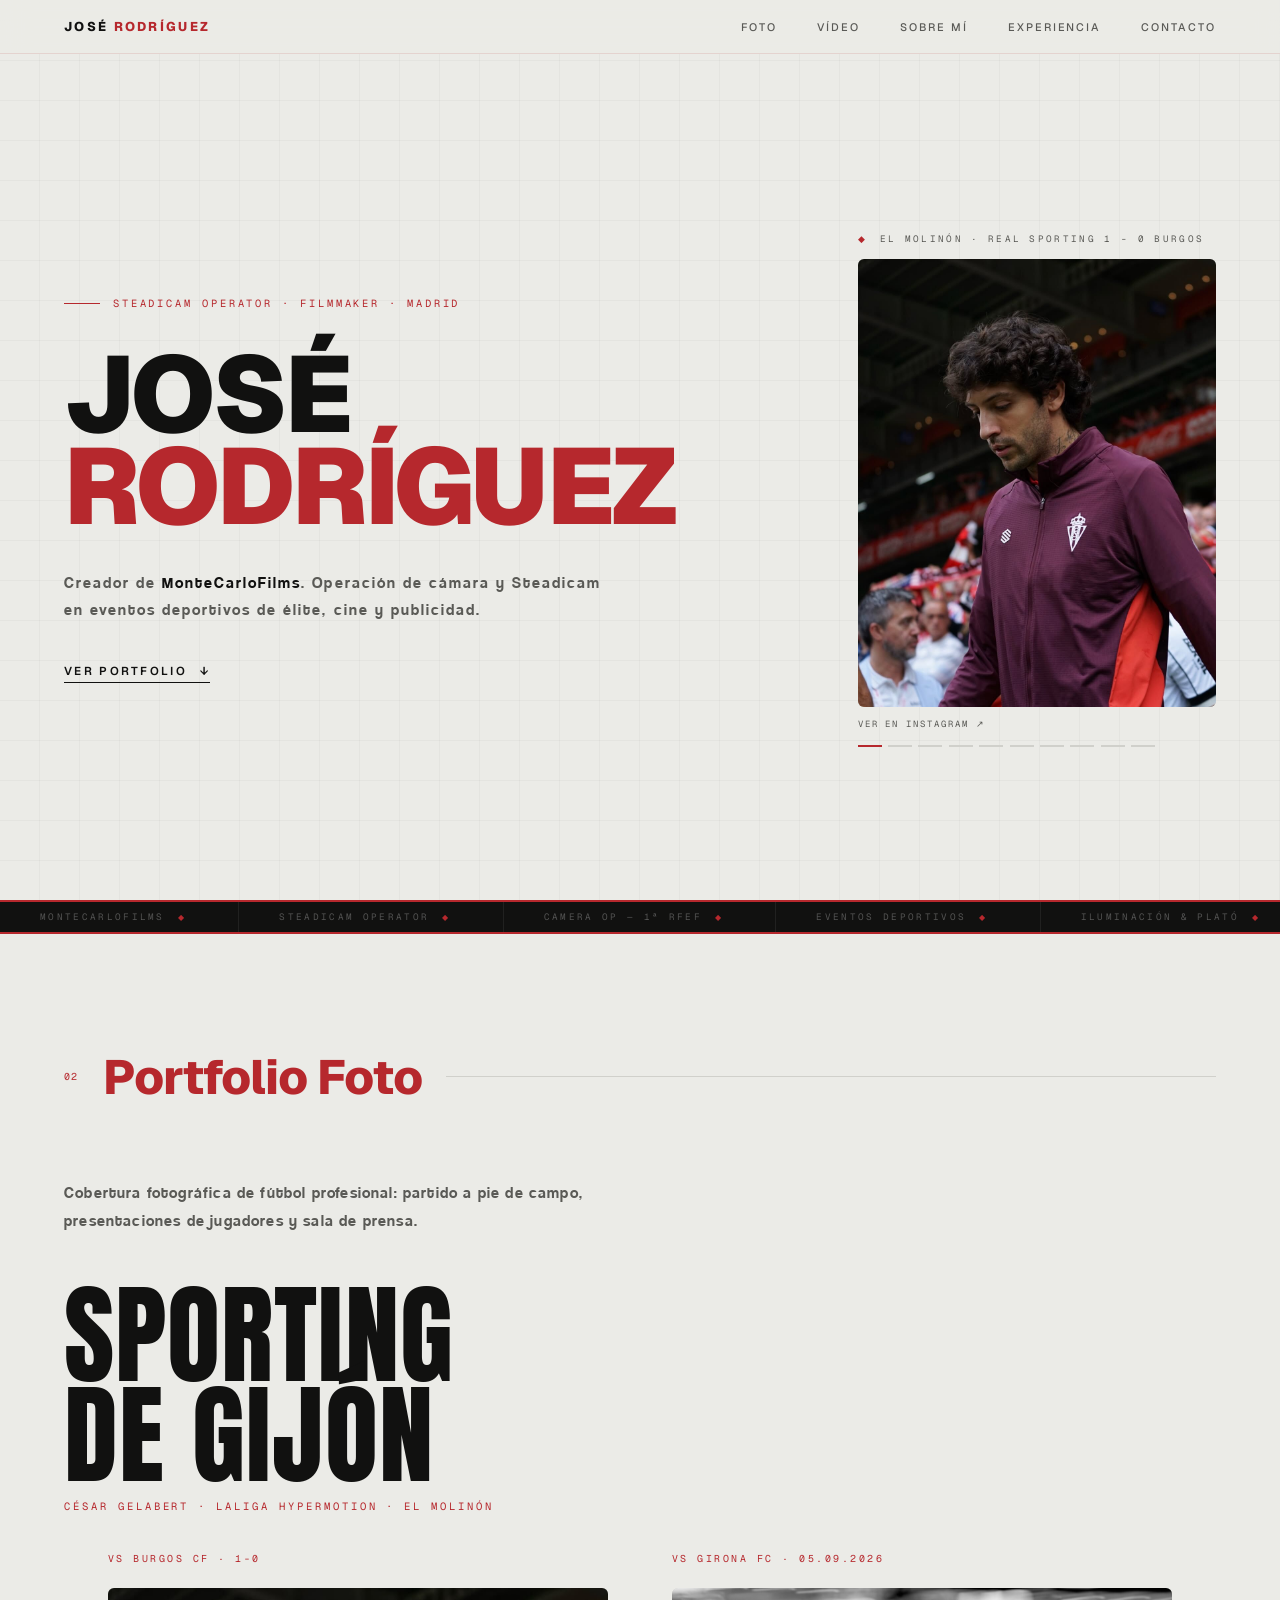
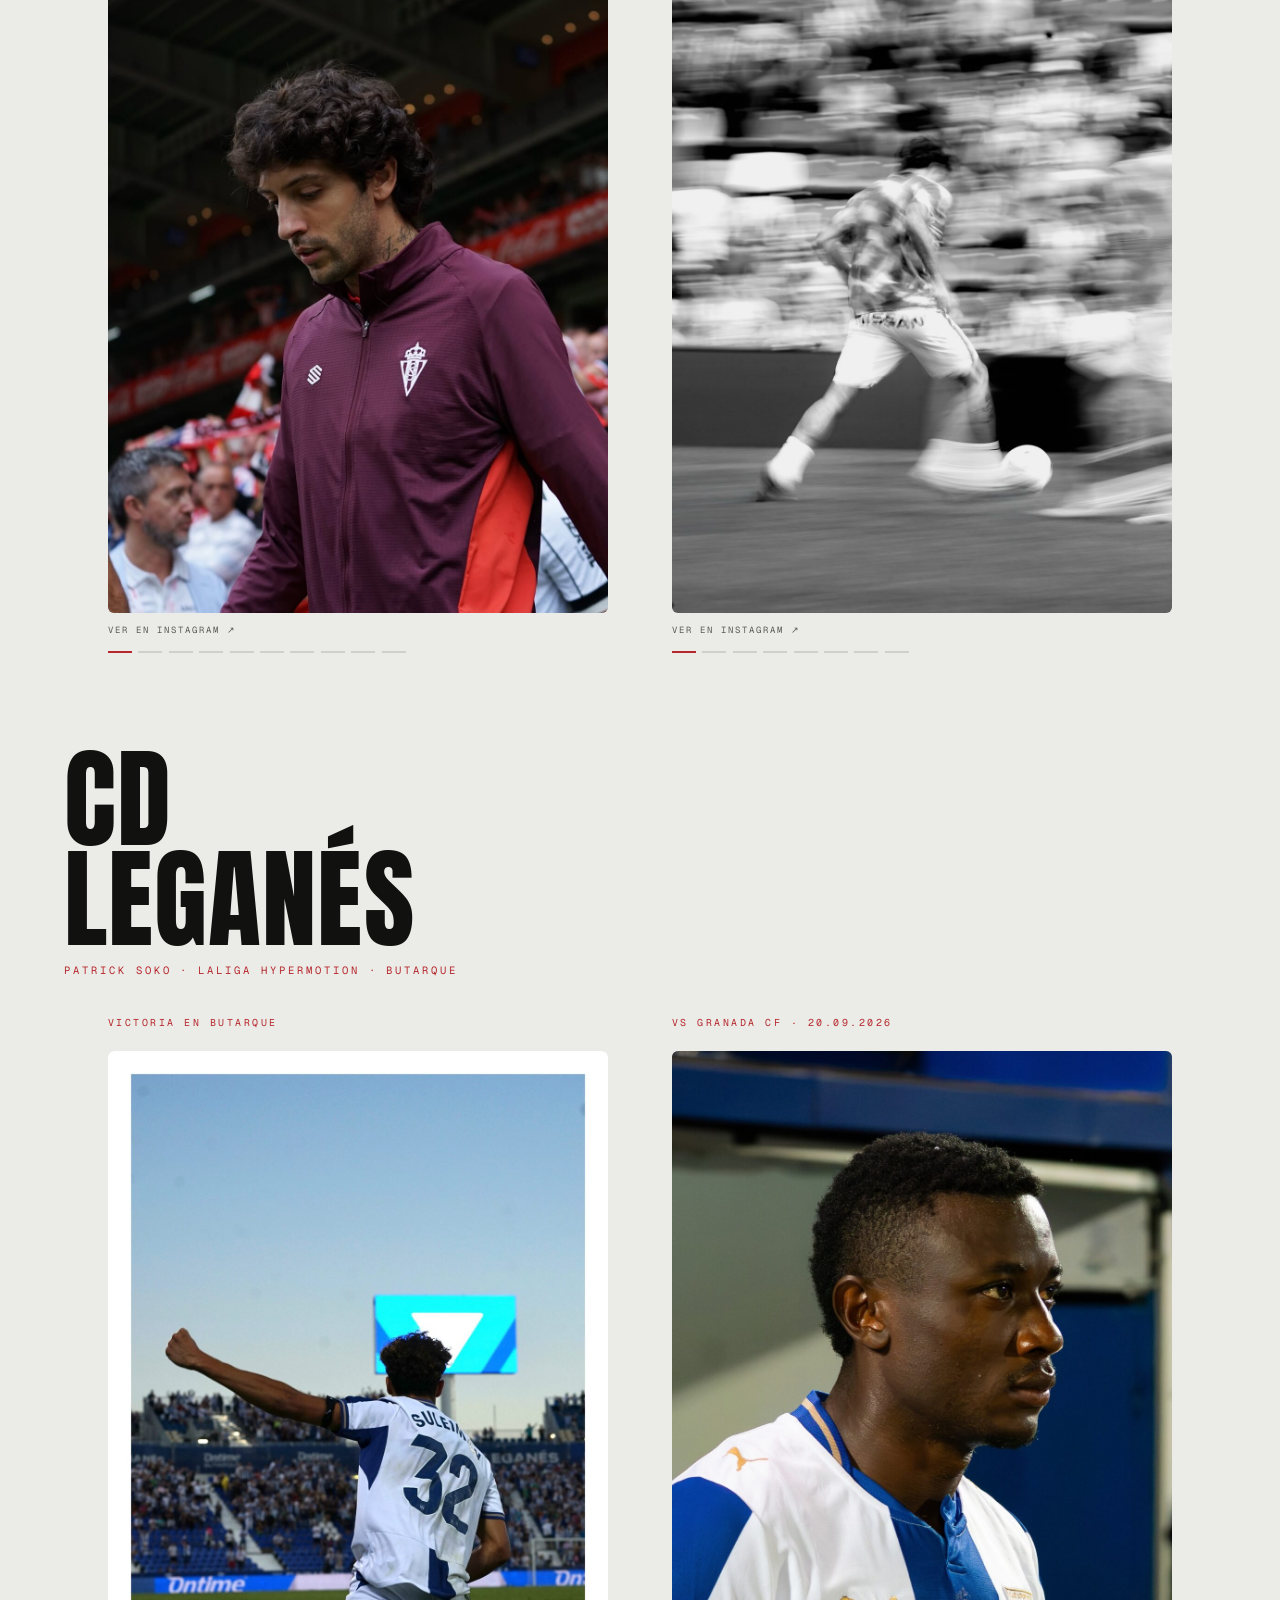
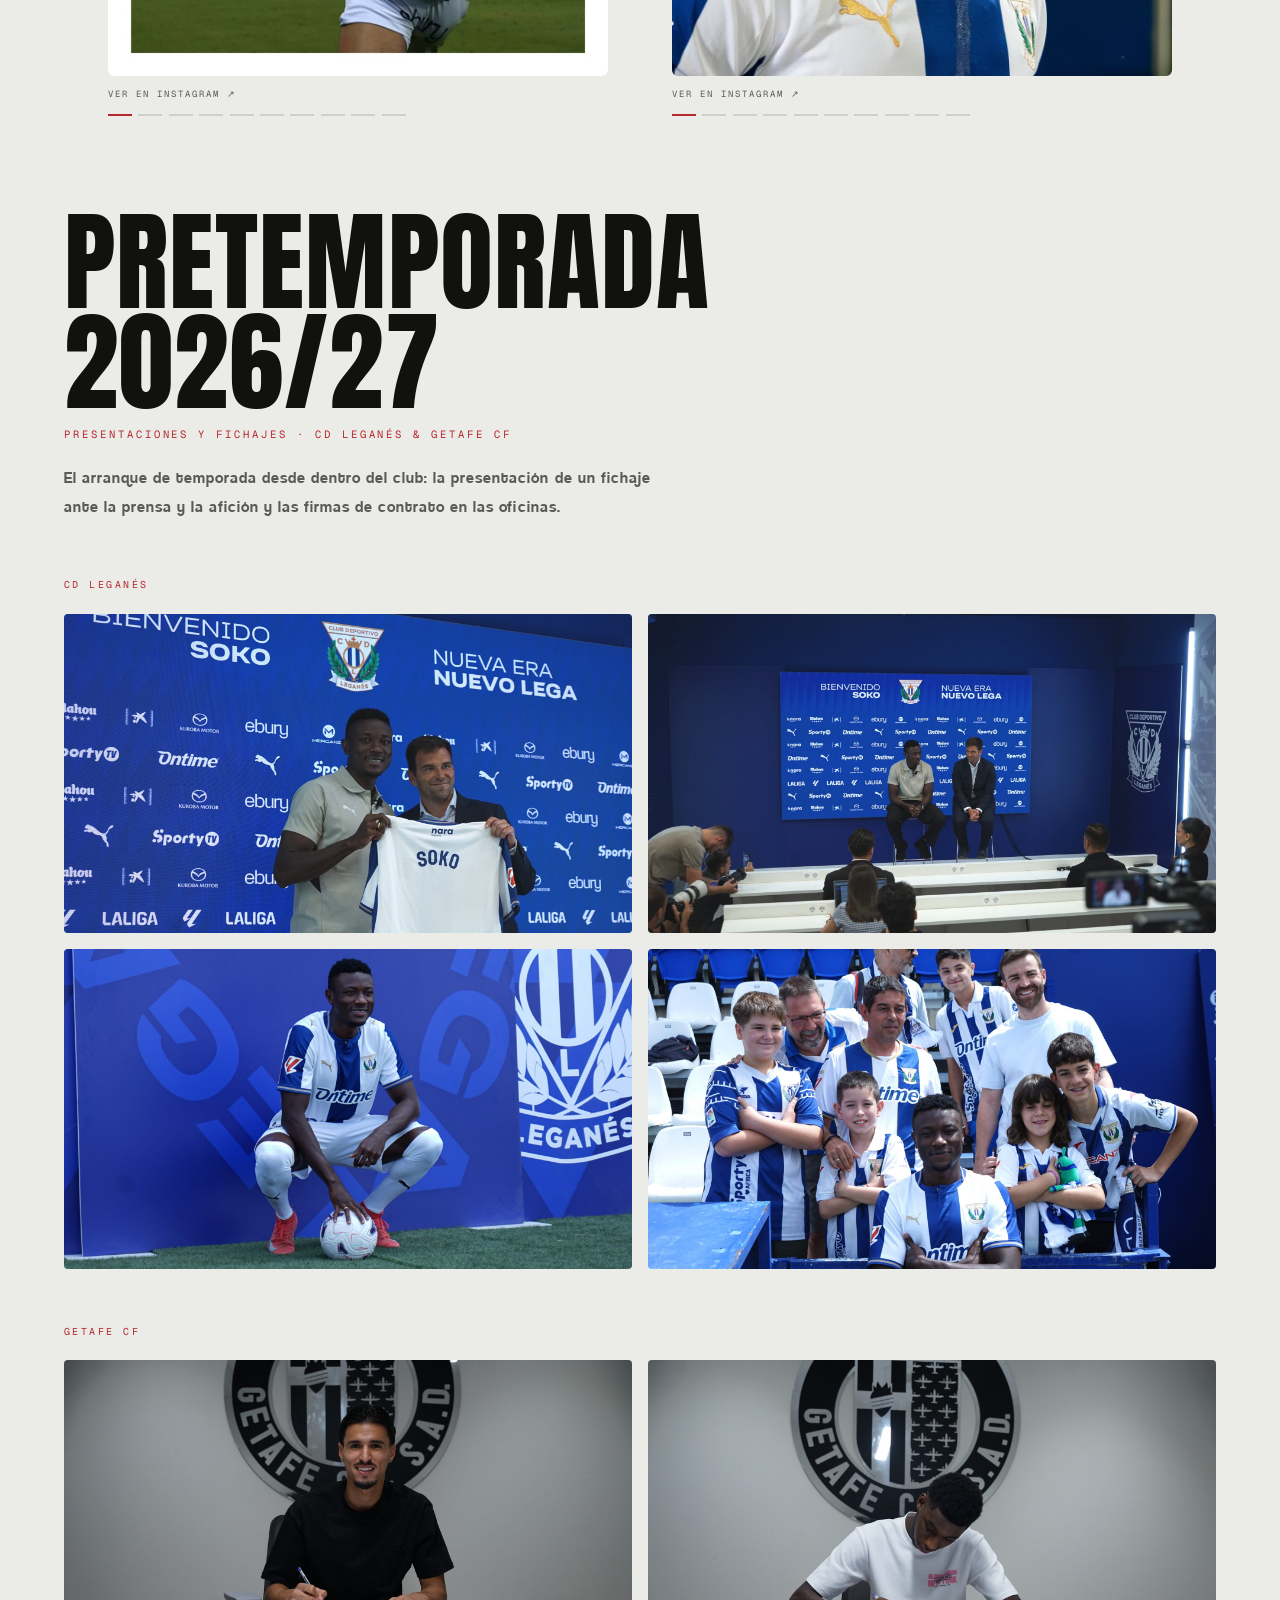
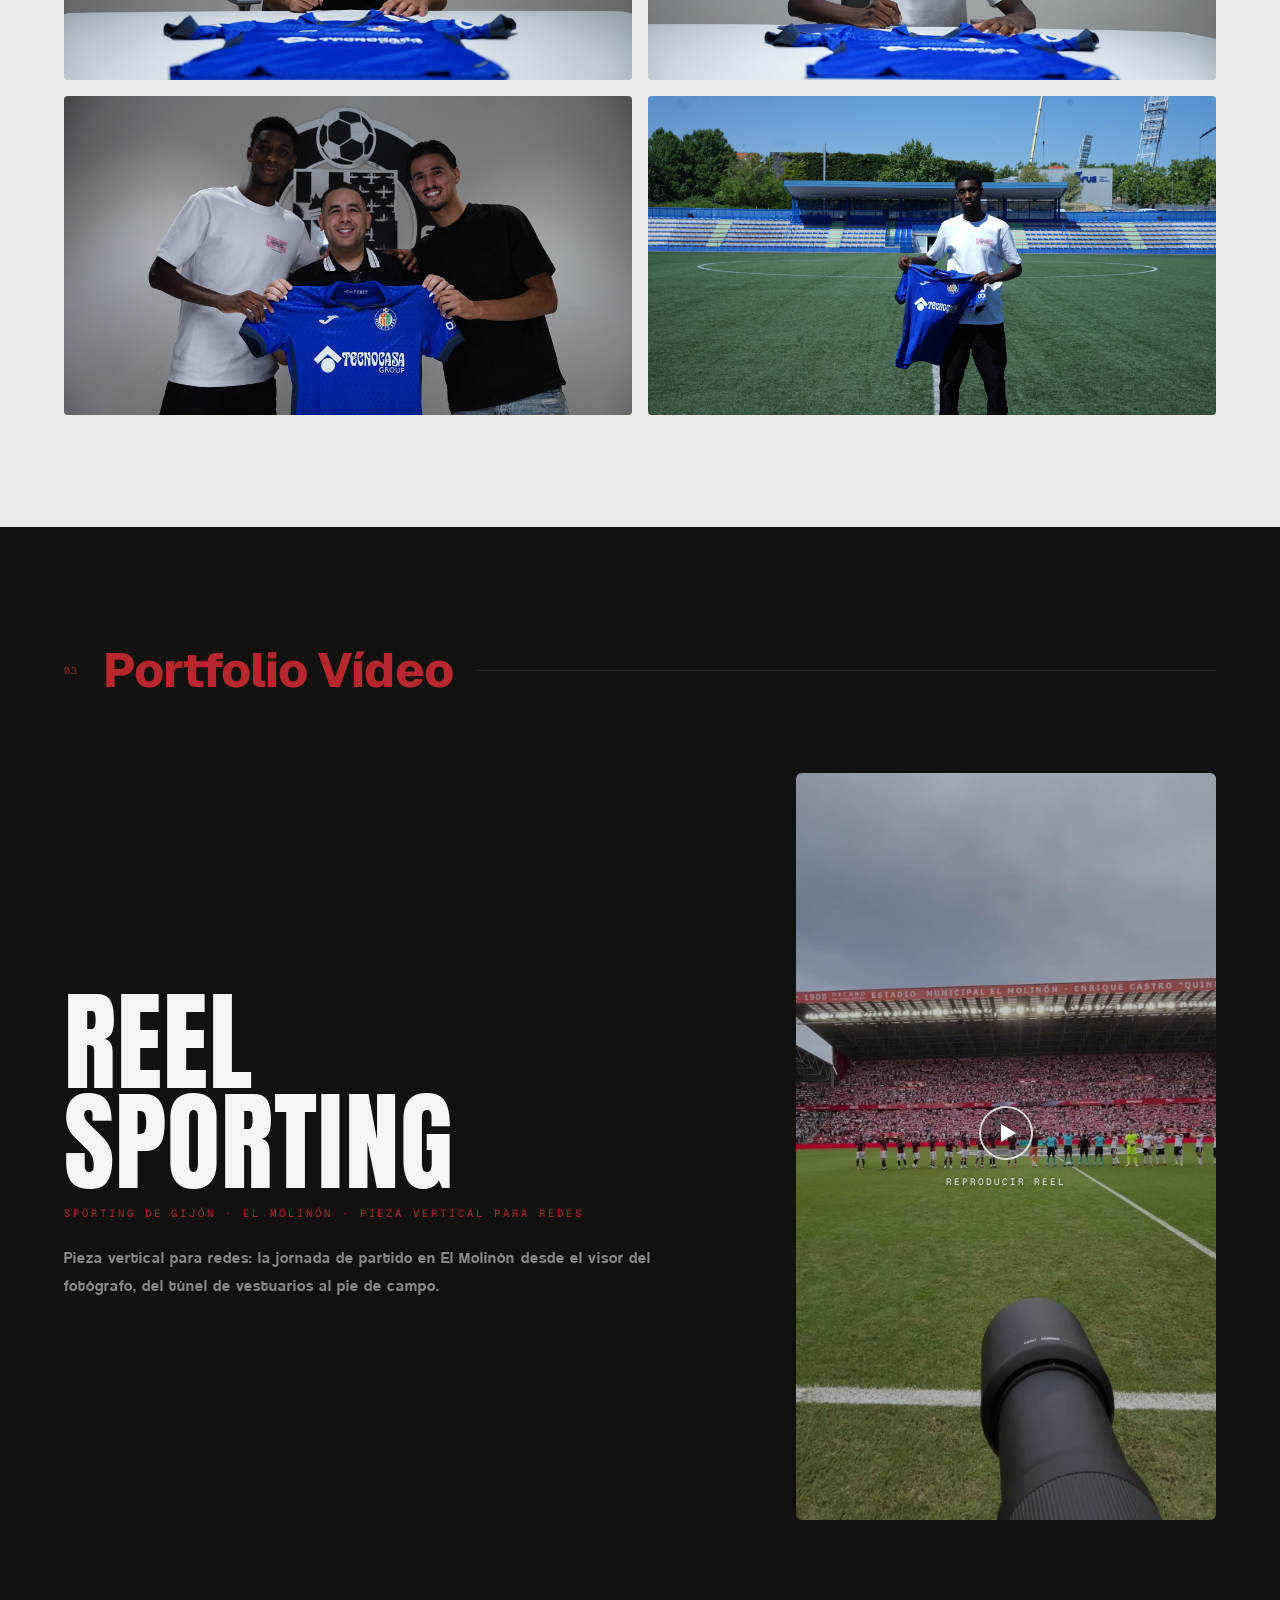
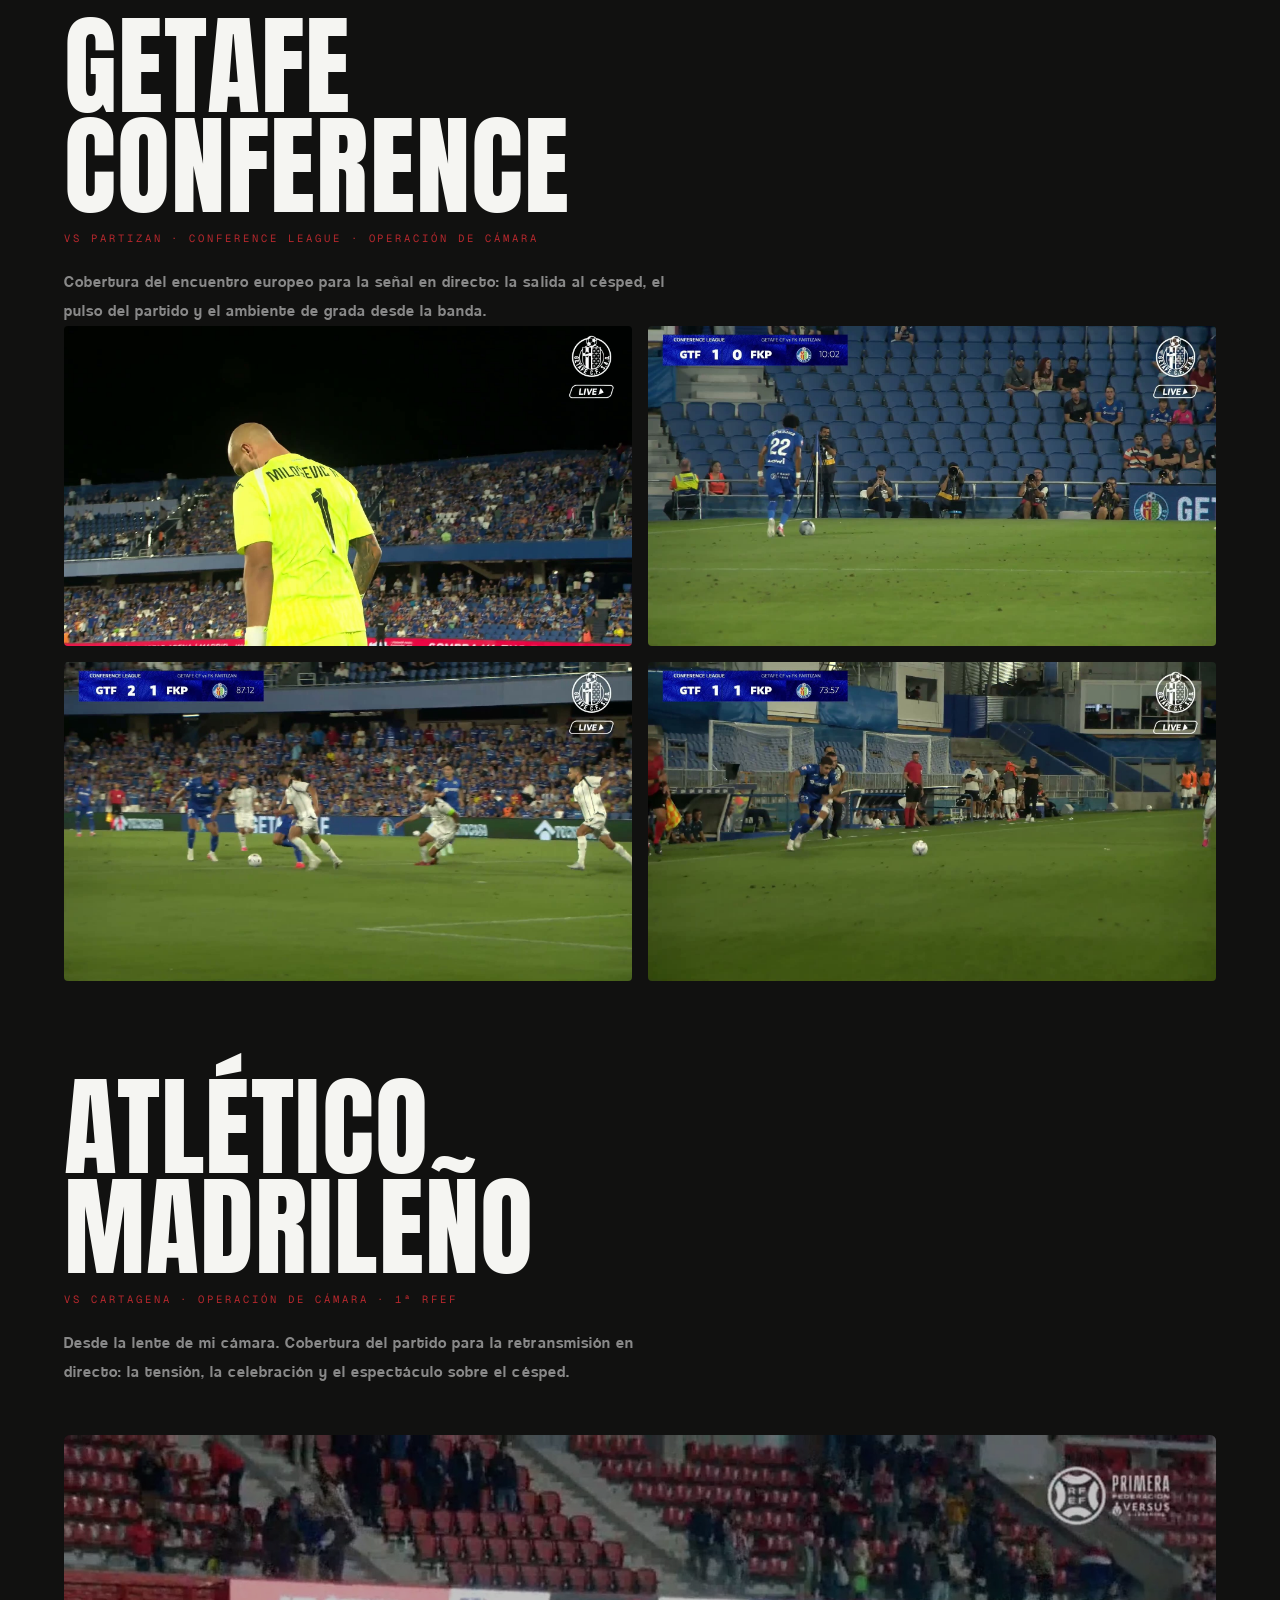
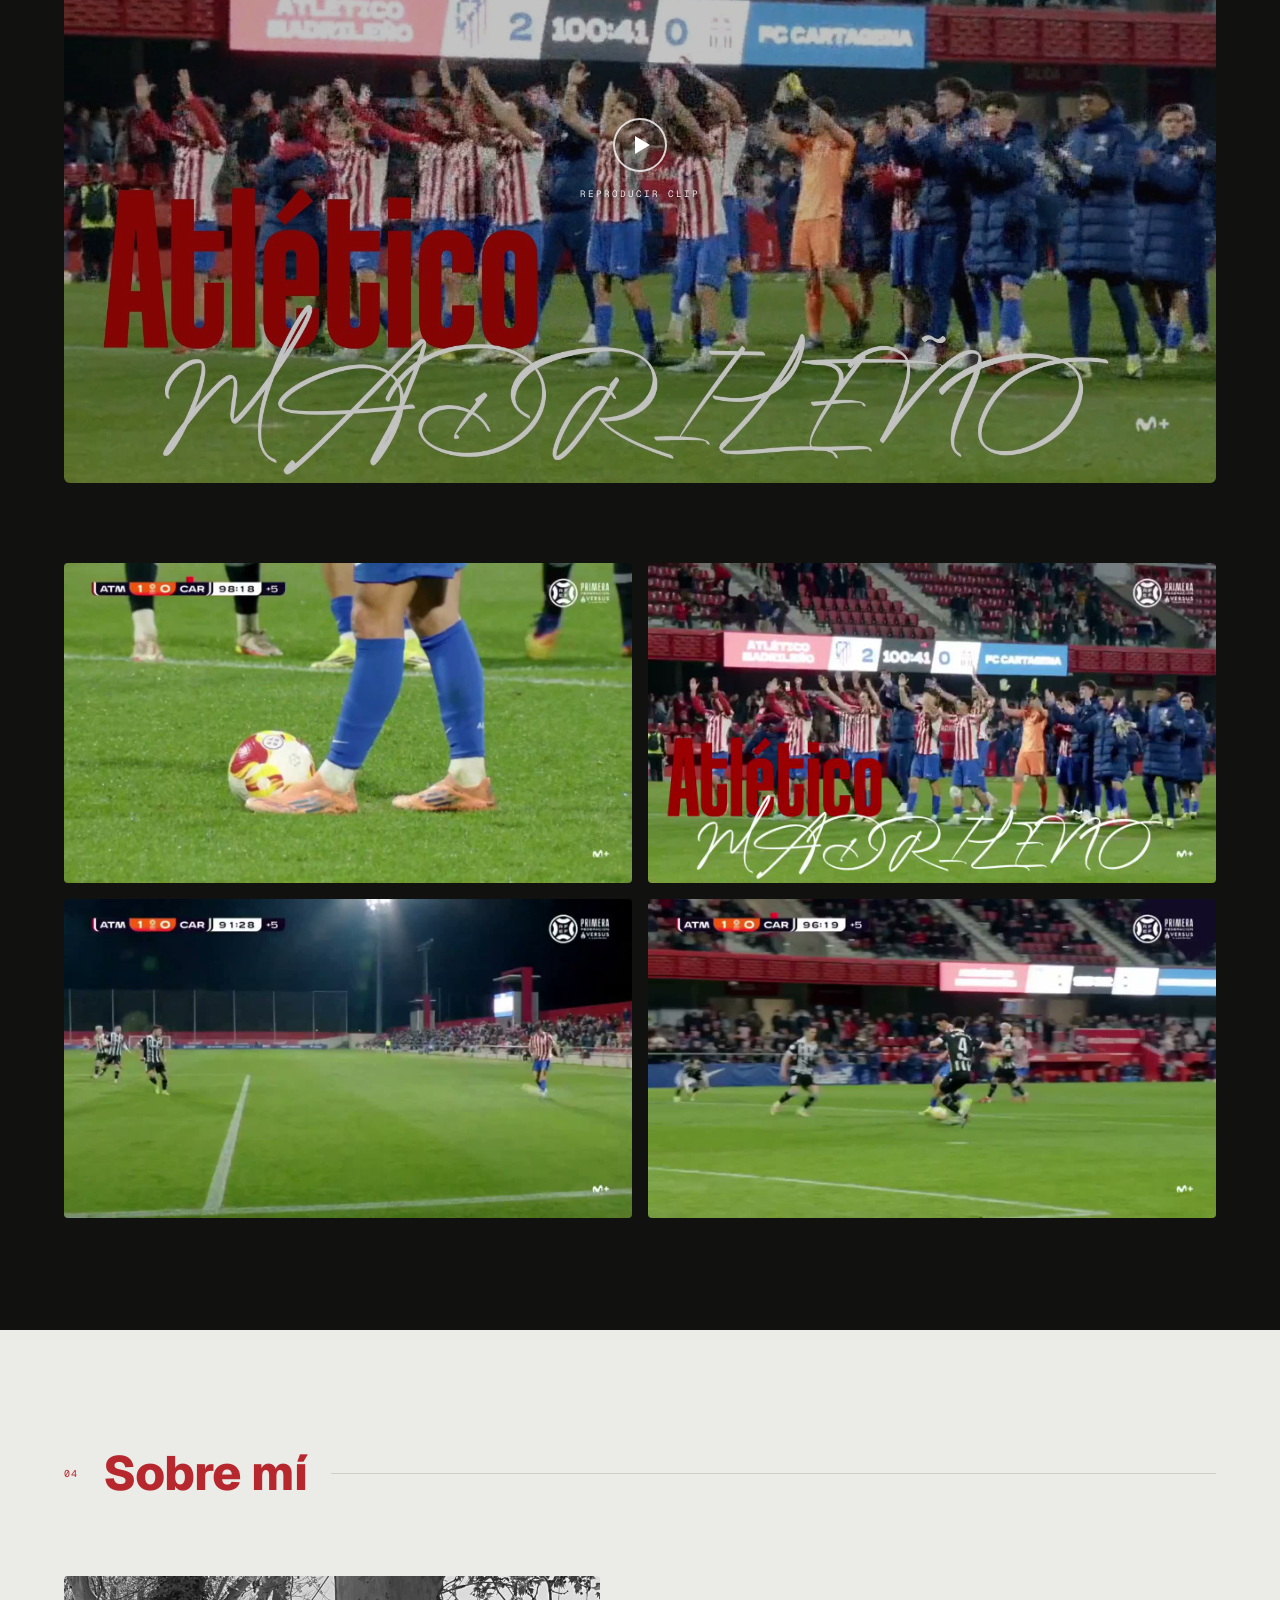
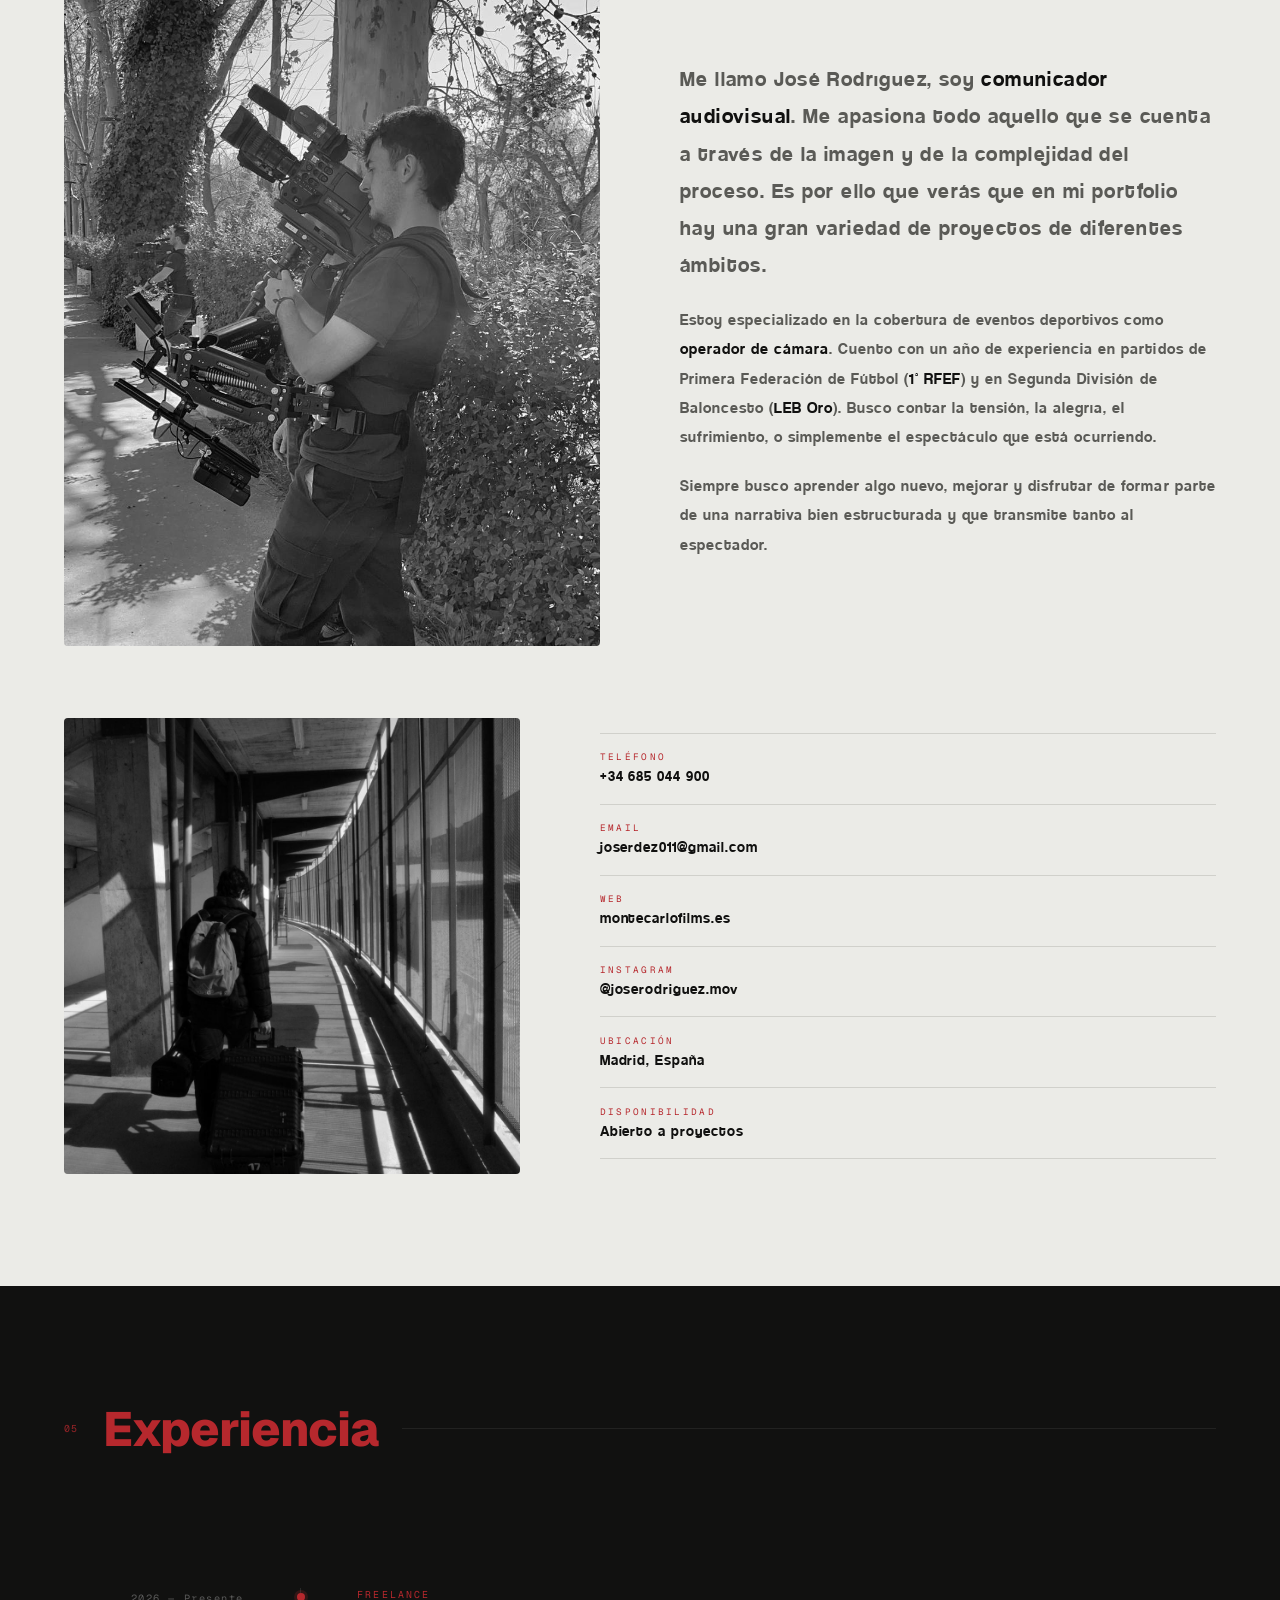
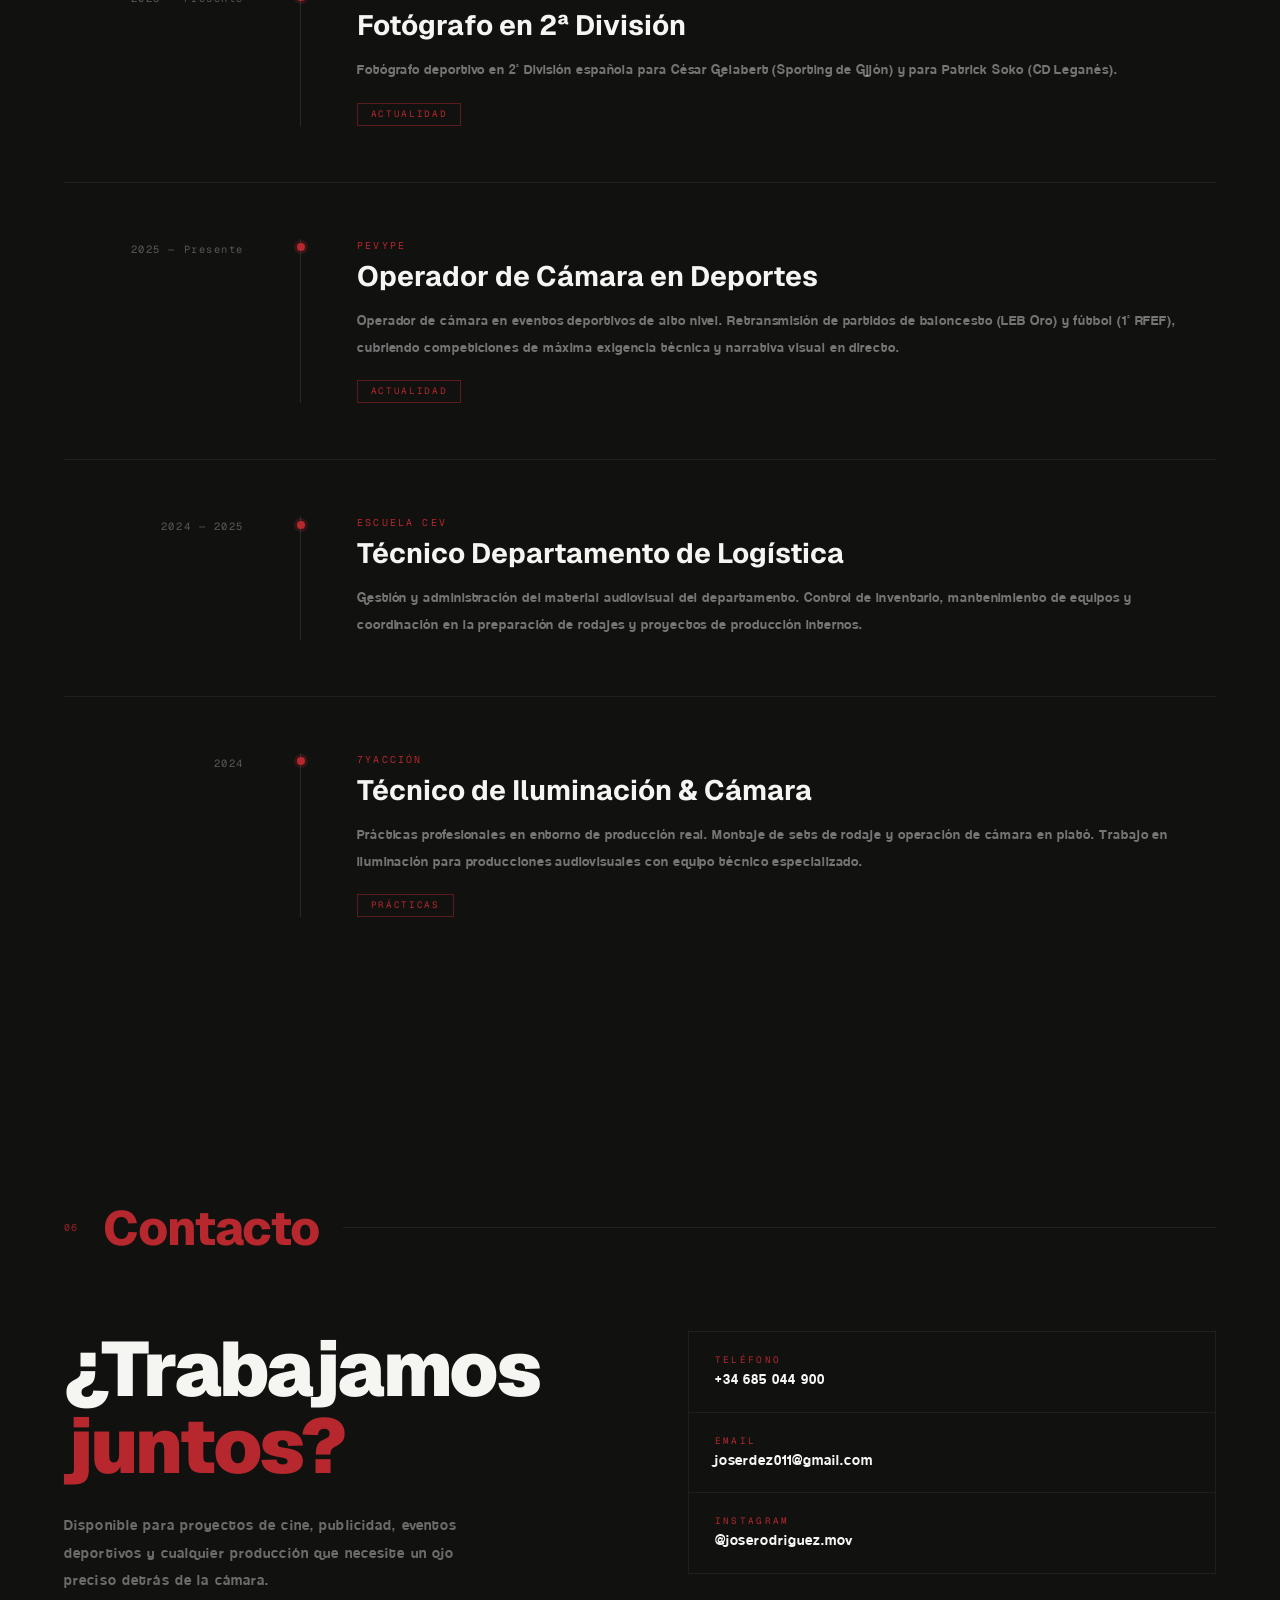
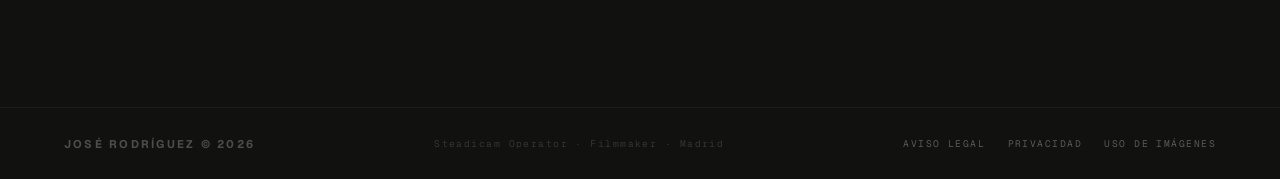
==== index.html @ b2b217ea "Ajusta la web para pantallas grandes y móviles pequeños - A partir de 1568px el contenido se queda e" ====
<!DOCTYPE html>
<html lang="es">
<head>
  <meta charset="UTF-8">
  <meta name="viewport" content="width=device-width, initial-scale=1.0">
  <title>José Rodríguez — Steadicam Operator & Filmmaker</title>
  <meta name="description" content="Steadicam Operator & Filmmaker. Creador de MonteCarloFilms. Especializado en cámara, iluminación y eventos deportivos. Madrid.">

  <!-- Tipografías: Geist para textos técnicos/números y Coolvetica para un impacto brutalista.
       Autoalojadas en resources/fonts/ para no enviar la IP del visitante a Google ni a
       cdnfonts (RGPD). Para regenerarlas: python scripts/selfhost_fonts.py -->
  <link rel="preload" href="resources/fonts/geist-latin.woff2" as="font" type="font/woff2" crossorigin>
  <link rel="preload" href="resources/fonts/coolvetica.woff" as="font" type="font/woff" crossorigin>
  <link href="resources/fonts/fonts.css" rel="stylesheet">

  <style>
    /* ─── RESET & REGLAS BASE ────────────────────────────────── */
    *, *::before, *::after { box-sizing: border-box; margin: 0; padding: 0; }
    html { scroll-behavior: smooth; font-size: 16px; }

    /* ─── DESIGN TOKENS (Variables Globales) ──────────────────── */
    :root {
      --bg:    #ebebe7;
      --red:   #b6282d;
      --dark:  #111110;
      --mid:   #5a5a56;
      --pale:  #d0d0cb;
      --white: #f5f5f2;
      --fh:    'Geist', 'Arial', sans-serif;
      --fb:    'Coolvetica', 'Arial Narrow', 'Arial', sans-serif;
      --fm:    'Geist Mono', monospace;
      --fd:    'Anton', 'Arial Narrow', 'Arial', sans-serif; /* Display condensado para titulares editoriales */
    }

    body {
      background: var(--bg);
      color: var(--dark);
      font-family: var(--fb);
      overflow-x: hidden;
    }

    /* ─── NAVEGACIÓN (Fixed + Blur Efecto Lente) ──────────────── */
    nav {
      position: fixed;
      inset: 0 0 auto 0;
      z-index: 1000;
      display: flex;
      justify-content: space-between;
      align-items: center;
      padding: 1.1rem 4rem;
      background: rgba(235,235,231,0.92);
      backdrop-filter: blur(14px);
      -webkit-backdrop-filter: blur(14px);
      border-bottom: 1px solid rgba(182,40,45,0.12);
    }
    .nav-logo {
      font-family: var(--fh);
      font-weight: 800;
      font-size: 0.8rem;
      letter-spacing: 0.18em;
      text-transform: uppercase;
      color: var(--dark);
      z-index: 1001;
    }
    .nav-logo em { color: var(--red); font-style: normal; }

    .nav-links {
      list-style: none;
      display: flex;
      gap: 2.5rem;
    }
    .nav-links a {
      font-family: var(--fh);
      font-size: 0.68rem;
      font-weight: 500;
      letter-spacing: 0.18em;
      text-transform: uppercase;
      text-decoration: none;
      color: var(--mid);
      transition: color 0.2s;
    }
    .nav-links a:hover { color: var(--red); }

    /* Menú Hamburguesa (Mobile) */
    .nav-toggle {
      display: none;
      background: none;
      border: none;
      cursor: pointer;
      padding: 0.5rem;
      z-index: 1001;
    }
    .hamburger {
      display: block;
      width: 24px;
      height: 2px;
      background: var(--dark);
      position: relative;
      transition: background 0.2s;
    }
    .hamburger::before, .hamburger::after {
      content: '';
      position: absolute;
      left: 0;
      width: 24px;
      height: 2px;
      background: var(--dark);
      transition: transform 0.3s;
    }
    .hamburger::before { top: -6px; }
    .hamburger::after { top: 6px; }

    /* Transformación CSS para el estado Open de la hamburguesa */
    .nav-toggle.open .hamburger { background: transparent; }
    .nav-toggle.open .hamburger::before { transform: rotate(45deg); top: 0; }
    .nav-toggle.open .hamburger::after { transform: rotate(-45deg); top: 0; }

    /* ─── HERO / PORTADA (Nombre protagonista + Escaparate) ───── */
    .hero {
      min-height: 100svh;
      display: flex;
      flex-direction: column;
      justify-content: center;
      padding: 9rem 4rem 4rem;
      position: relative;
      overflow: hidden;
      gap: 2.4rem;
    }
    /* Grid de fondo (Estética de guías de cámara/foco) */
    .hero::before {
      content: '';
      position: absolute;
      inset: 0;
      background-image:
        repeating-linear-gradient(0deg, transparent, transparent 39px, rgba(0,0,0,0.03) 39px, rgba(0,0,0,0.03) 40px),
        repeating-linear-gradient(90deg, transparent, transparent 39px, rgba(0,0,0,0.03) 39px, rgba(0,0,0,0.03) 40px);
      pointer-events: none;
      z-index: -1;
    }

    .hero-eyebrow {
      font-family: var(--fm);
      font-size: 0.65rem;
      letter-spacing: 0.28em;
      text-transform: uppercase;
      color: var(--red);
      display: flex;
      align-items: center;
      gap: 0.8rem;
    }
    .hero-eyebrow::before {
      content: '';
      display: inline-block;
      width: 36px;
      height: 1px;
      background: var(--red);
    }

    /* Nombre a secas, escala fluida brutal */
    h1.hero-name {
      font-family: var(--fh);
      font-weight: 900;
      font-size: clamp(3.6rem, 13vw, 12rem);
      line-height: 0.86;
      letter-spacing: -0.035em;
      color: var(--dark);
    }
    h1.hero-name .r { color: var(--red); display: block; }

    .hero-desc { max-width: 540px; }
    .hero-desc p {
      font-family: var(--fb);
      font-size: 1.05rem;
      letter-spacing: 0.12em;
      line-height: 1.6;
      color: var(--mid);
    }
    .hero-desc strong { color: var(--dark); font-weight: 400; }

    .hero-cta {
      display: inline-flex;
      align-items: center;
      gap: 0.8rem;
      font-family: var(--fh);
      font-size: 0.72rem;
      font-weight: 600;
      letter-spacing: 0.2em;
      text-transform: uppercase;
      text-decoration: none;
      color: var(--dark);
      border-bottom: 1px solid var(--dark);
      padding-bottom: 0.25rem;
      transition: color 0.2s, border-color 0.2s;
      width: max-content;
    }
    .hero-cta:hover { color: var(--red); border-color: var(--red); }
    .hero-cta::after { content: '↓'; }

    /* Escaparate: proyecto destacado directamente en portada */
    /* La columna de texto conserva el ritmo vertical que antes daba el gap del
       propio .hero, ahora que ese gap separa las dos columnas. */
    .hero-main { display: flex; flex-direction: column; gap: 2.4rem; min-width: 0; }

    .hero-showcase {
      width: 100%;
      margin-top: 0.6rem;
    }
    .hero-showcase-label {
      font-family: var(--fm);
      font-size: 0.58rem;
      letter-spacing: 0.25em;
      text-transform: uppercase;
      color: var(--mid);
      margin-bottom: 0.9rem;
      display: flex;
      align-items: center;
      gap: 0.8rem;
    }
    .hero-showcase-label span { color: var(--red); }

    /* ─── CARRUSEL DE PORTADA ─────────────────────────────────────
       Las fotos del post vienen en 4:5, así que el escaparate se estrecha en
       lugar de ocupar todo el ancho de la portada. Las diapositivas se apilan
       en la misma celda y se cruzan por opacidad: sin reflow y sin saltos. */
    .hero-carousel { width: 100%; }
    /* El marco envuelve solo la fotografía: así las flechas se centran contra
       ella y no contra el conjunto (que incluye el aviso y los puntos). Van
       fuera del <a> a propósito, para que navegar no abra Instagram. */
    .hc-frame { position: relative; }
    .hc-link { display: block; text-decoration: none; }
    .hc-stage {
      position: relative;
      aspect-ratio: 4/5;
      overflow: hidden;
      border-radius: 6px;
      background: var(--pale);
    }
    .hc-slide {
      position: absolute;
      inset: 0;
      width: 100%;
      height: 100%;
      object-fit: cover;
      opacity: 0;
      transition: opacity 0.7s ease;
    }
    .hc-slide.is-active { opacity: 1; }

    .hc-hint {
      text-decoration: none;
      display: inline-flex;
      align-items: center;
      gap: 0.4rem;
      margin-top: 0.7rem;
      font-family: var(--fm);
      font-size: 0.56rem;
      letter-spacing: 0.22em;
      text-transform: uppercase;
      color: var(--mid);
      transition: color 0.2s;
    }
    .hero-carousel:hover .hc-hint { color: var(--red); }

    /* Flechas: fuera del <a>, para que navegar el carrusel no abra Instagram. */
    .hc-arrow {
      position: absolute;
      top: 50%;
      transform: translateY(-50%);
      width: 2.4rem;
      height: 2.4rem;
      display: grid;
      place-items: center;
      border: 1px solid rgba(235,235,231,0.35);
      background: rgba(17,17,16,0.45);
      color: var(--white);
      font-family: var(--fh);
      font-size: 1.4rem;
      line-height: 1;
      cursor: pointer;
      border-radius: 50%;
      opacity: 0;
      transition: opacity 0.25s, background 0.2s, border-color 0.2s;
    }
    .hero-carousel:hover .hc-arrow,
    .hc-arrow:focus-visible { opacity: 1; }
    .hc-arrow:hover { background: var(--red); border-color: var(--red); }
    .hc-prev { left: 0.7rem; }
    .hc-next { right: 0.7rem; }

    .hc-dots { display: flex; gap: 0.4rem; margin-top: 0.8rem; }
    .hc-dot {
      width: 1.5rem;
      height: 2px;
      padding: 0;
      border: 0;
      background: var(--pale);
      cursor: pointer;
      transition: background 0.25s;
    }
    .hc-dot.is-active { background: var(--red); }

    /* Sin autoplay si el visitante pide menos movimiento (lo corta también el JS);
       aquí se elimina además el fundido para que el cambio sea instantáneo. */
    @media (prefers-reduced-motion: reduce) {
      .hc-slide { transition: none; }
      .hc-arrow { opacity: 1; }
    }

    /* En pantallas táctiles no hay hover, así que las flechas se quedan fijas:
       si no, en el móvil el carrusel sólo se podría pasar por los puntos. */
    @media (hover: none) {
      .hc-arrow { opacity: 1; }
    }


    /* ─── MARQUESINA / FILM TICKER (Animación Infinita) ───────── */
    .film-ticker {
      background: var(--dark);
      padding: 0;
      overflow: hidden;
      display: flex;
      border-top: 2px solid var(--red);
      border-bottom: 2px solid var(--red);
    }
    .film-ticker-track {
      display: flex;
      gap: 0;
      animation: ticker-move 28s linear infinite;
      will-change: transform; /* Optimización de renderizado por GPU */
    }
    .film-ticker-track:hover { animation-play-state: paused; }

    @keyframes ticker-move {
      from { transform: translateX(0); }
      to   { transform: translateX(-50%); }
    }
    .ticker-seg {
      display: flex;
      align-items: center;
      padding: 0.55rem 2.5rem;
      border-right: 1px solid rgba(255,255,255,0.07);
      white-space: nowrap;
      flex-shrink: 0;
    }
    .ticker-seg span {
      font-family: var(--fm);
      font-size: 0.58rem;
      letter-spacing: 0.25em;
      text-transform: uppercase;
      color: rgba(255,255,255,0.28);
    }
    .ticker-seg .red { color: var(--red); margin: 0 0.8rem; font-size: 0.5rem; }

    /* ─── MAQUETACIÓN DE SECCIONES (Shells) ──────────────────── */
    section.s { padding: 7rem 4rem; }
    .s-head {
      display: flex;
      align-items: center;
      gap: 1.5rem;
      margin-bottom: 4.5rem;
    }
    .s-num {
      font-family: var(--fm);
      font-size: 0.62rem;
      color: var(--red);
      letter-spacing: 0.15em;
      flex-shrink: 0;
    }
    .s-title {
      font-family: var(--fh);
      font-size: clamp(1.8rem, 4vw, 3rem);
      font-weight: 800;
      color: var(--red);
      letter-spacing: -0.02em;
      flex-shrink: 0;
    }
    .s-rule { flex: 1; height: 1px; background: var(--pale); }

    /* Variantes cromáticas estructurales */
    .s--dark { background: var(--dark); }
    .s--dark .s-num { color: rgba(182,40,45,0.8); }
    .s--dark .s-title { color: var(--red); }
    .s--dark .s-rule { background: rgba(255,255,255,0.07); }

    .s--red { background: var(--red); }
    .s--red .s-num { color: rgba(235,235,231,0.5); }
    .s--red .s-title { color: var(--bg); }
    .s--red .s-rule { background: rgba(235,235,231,0.2); }

    /* ─── SECCIÓN: PORTFOLIO VÍDEO (Estilo escaparate Zara) ───── */
    .pf-intro {
      font-family: var(--fb);
      font-size: 1.05rem;
      letter-spacing: 0.07em;
      line-height: 1.7;
      max-width: 560px;
      margin-bottom: 3rem;
    }
    .s .pf-intro { color: var(--mid); }
    .s--dark .pf-intro { color: rgba(255,255,255,0.5); }

    /* ─── BLOQUE EDITORIAL DE VÍDEO (titular condensado + vídeo a sangre, ref. Zara) ─ */
    .vfeat { max-width: 1100px; }
    .vfeat-title {
      font-family: var(--fd);
      font-weight: 400;
      font-size: clamp(3rem, 8.5vw, 7.5rem);
      line-height: 0.92;
      text-transform: uppercase;
      letter-spacing: 0.01em;
      color: var(--white);
    }
    .vfeat-title span {
      display: block;
      font-family: var(--fm);
      font-size: 0.66rem;
      letter-spacing: 0.28em;
      text-transform: uppercase;
      color: var(--red);
      margin-top: 1.1rem;
    }
    .vfeat-desc {
      font-family: var(--fb);
      font-size: 1.05rem;
      letter-spacing: 0.06em;
      line-height: 1.7;
      color: rgba(255,255,255,0.5);
      max-width: 620px;
      margin-top: 1.6rem;
    }
    /* Escenario del vídeo destacado: contenido y centrado (no a sangre) y con un
       ancho máximo para no sobredimensionarlo ni perder nitidez al ampliar el póster. */
    /* width definido (no max-width): con max-width + margin:auto el ancho del bloque es
       "indefinido" para resolver el width:100% de la miniatura y ésta no llenaba.
       min(100%,1300px) da un ancho definido y centrado. */
    .vfeat-stage { margin: 3rem auto 5rem; width: min(100%, 1300px); }
    .vfeat-stage .vid-frame { border-radius: 6px; }
    /* El Reel del Sporting está grabado en vertical (1080×1920), así que su
       escenario se estrecha en lugar de estirarse a los 1300px del resto. */
    .vfeat-stage--vert { width: min(100%, 420px); }
    .reel-split { display: grid; grid-template-columns: 1fr 420px; gap: 4rem; align-items: center; }
    .reel-split .vfeat-stage { margin: 0; }

    /* Rejilla 2×2 de clips en bucle simultáneo (mudos). El fondo rayado marca
       el hueco mientras no haya vídeo; al cargar, el <video> lo cubre. */
    .loop-grid { display: grid; grid-template-columns: 1fr 1fr; gap: 1rem; }
    .loop-grid .loop-vid {
      display: block;
      width: 100%;
      aspect-ratio: 16/9;
      object-fit: cover;
      border-radius: 4px;
      background: repeating-linear-gradient(45deg, #1a1a18, #1a1a18 12px, #141413 12px, #141413 24px);
    }

    .vid-wrap { display: flex; flex-direction: column; }
    /* width:100% explícito: el marco es un flex item en columna cuyos hijos van en
       posición absoluta; sin width no se estira y colapsaba el vídeo destacado. */
    /* La miniatura (img 16:9) se muestra como bloque a ancho completo y su altura natural
       define el alto del marco: técnica simple e infalible (la misma del grid masonry),
       sin object-fit/aspect-ratio/padding que en el destacado ancho no llenaban. */
    .vid-frame { position: relative; width: 100%; background-color: var(--dark); overflow: hidden; cursor: pointer; border-radius: 4px; }
    .vid-frame img.vid-thumb { display: block; width: 100%; height: auto; transition: transform 0.3s ease; }
    .vid-frame:hover img.vid-thumb { transform: scale(1.03); }
    /* Al reproducir, el <iframe>/<video> sustituye a la miniatura; el marco ya no
       tiene contenido que le dé altura, así que la fija el aspect-ratio. */
    .vid-frame iframe, .vid-frame video { display: block; width: 100%; aspect-ratio: 16/9; border: none; background: #000; }
    .vid-frame video { object-fit: cover; }
    /* El Reel es vertical: sin esto heredaba el 16:9 de arriba y al darle al play
       se encajaba en una caja horizontal, recortado por el object-fit. */
    .vfeat-stage--vert .vid-frame iframe,
    .vfeat-stage--vert .vid-frame video { aspect-ratio: 9/16; object-fit: contain; }

    .vid-placeholder {
      position: absolute;
      inset: 0;
      display: flex;
      flex-direction: column;
      align-items: center;
      justify-content: center;
      gap: 1rem;
      background: rgba(17,17,16,0.25);
      transition: background 0.3s;
      z-index: 1;
    }
    .vid-frame:hover .vid-placeholder { background: rgba(17,17,16,0.45); }

    /* Icono Play puro CSS */
    .vid-play {
      width: 54px;
      height: 54px;
      border: 2px solid rgba(255,255,255,0.8);
      border-radius: 50%;
      display: flex;
      align-items: center;
      justify-content: center;
      background: rgba(17,17,16,0.2);
      transition: transform 0.2s, background 0.2s;
    }
    .vid-frame:hover .vid-play { transform: scale(1.08); background: var(--red); border-color: var(--red); }
    .vid-play::after {
      content: '';
      margin-left: 4px;
      border-top: 9px solid transparent;
      border-bottom: 9px solid transparent;
      border-left: 15px solid #fff;
    }
    .vid-hint {
      font-family: var(--fm);
      font-size: 0.58rem;
      letter-spacing: 0.22em;
      text-transform: uppercase;
      color: rgba(255,255,255,0.9);
      text-shadow: 0 2px 4px rgba(0,0,0,0.4);
    }
    .vid-title { font-family: var(--fh); font-size: 1rem; font-weight: 700; color: var(--white); margin-top: 0.9rem; }
    .vid-meta { font-family: var(--fb); font-size: 0.85rem; letter-spacing: 0.07em; color: rgba(255,255,255,0.45); margin-top: 0.2rem; }
    /* En secciones claras los textos de vídeo se oscurecen */
    .s:not(.s--dark) .vid-title { color: var(--dark); }
    .s:not(.s--dark) .vid-meta { color: var(--mid); }
    /* Ídem para el bloque editorial: .vfeat nació en la sección oscura de vídeo,
       pero el portfolio de foto (fondo claro) lo reutiliza para sus titulares. */
    .s:not(.s--dark) .vfeat-title { color: var(--dark); }
    .s:not(.s--dark) .vfeat-desc  { color: var(--mid); }

    /* ─── SECCIÓN: PORTFOLIO FOTO ────────────────────────────── */
    /* Rejilla 2×2 de celdas iguales. Antes era un masonry de 3 columnas, pero con
       grupos de 4 fotos dejaba una suelta en la última fila y las columnas
       descuadradas; con celdas 16:9 uniformes los dos reportajes se leen parejos. */
    .photo-grid { display: grid; grid-template-columns: repeat(2, 1fr); gap: 1rem; }
    .photo-grid .ph { margin-bottom: 0; }   /* el hueco lo pone el gap, no el margen */
    .photo-grid .ph-inner { position: relative; aspect-ratio: 16/9; }
    .photo-grid .ph img { position: absolute; inset: 0; width: 100%; height: 100%; object-fit: cover; }
    /* Dos carruseles de post por club, lado a lado; ancho acotado para que el
       4:5 no se dispare en alto. */
    .post-pair { display: grid; grid-template-columns: repeat(2, minmax(0, 500px)); gap: 4rem; justify-content: center; }
    .post-pair .pf-cat { margin-top: 2.5rem; }
    .pf-cat a { color: inherit; text-underline-offset: 3px; }
    /* Etiqueta de categoría: separa el portfolio de foto por reportaje
       (CD Leganés, Getafe CF) en lugar de mezclarlo todo. */
    .pf-cat {
      font-family: var(--fm);
      font-size: 0.62rem;
      letter-spacing: 0.25em;
      text-transform: uppercase;
      color: var(--red);
      margin: 3.5rem 0 1.4rem;
    }
    .ph {
      position: relative;
      overflow: hidden;
      background: var(--pale);
      cursor: pointer;
      border-radius: 4px;
      break-inside: avoid;    /* no parte una foto entre dos columnas */
      margin-bottom: 1rem;    /* separación vertical entre fotos apiladas */
    }
    .ph-inner { display: block; }
    .ph img { display: block; width: 100%; height: auto; transition: transform 0.5s ease; }
    .ph:hover img { transform: scale(1.04); }

    /* Overlay cinematográfico interactivo (Caption en hover) */
    .ph-overlay {
      position: absolute;
      inset: 0;
      background: rgba(17,17,16,0);
      display: flex;
      align-items: flex-end;
      padding: 1.2rem;
      transition: background 0.3s;
      pointer-events: none;
    }
    .ph:hover .ph-overlay { background: rgba(17,17,16,0.55); }
    .ph-caption {
      font-family: var(--fh);
      font-size: 0.75rem;
      font-weight: 600;
      letter-spacing: 0.12em;
      text-transform: uppercase;
      color: #fff;
      opacity: 0;
      transform: translateY(8px);
      transition: opacity 0.3s, transform 0.3s;
    }
    .ph:hover .ph-caption { opacity: 1; transform: translateY(0); }

    /* ─── SECCIÓN: SOBRE MÍ (Image-led, ref. Diego Simón) ────── */
    /* Fila principal: foto grande a la izquierda + texto a la derecha */
    .about-grid {
      display: grid;
      grid-template-columns: 1fr 1fr;
      gap: 5rem;
      align-items: center;
      margin-bottom: 4.5rem;
    }
    /* Fila secundaria: imagen + datos de contacto */
    .about-meta {
      display: grid;
      grid-template-columns: 0.85fr 1.15fr;
      gap: 5rem;
      align-items: center;
    }
    /* Foto editorial en B/N que recupera el color al pasar el cursor */
    .about-photo {
      aspect-ratio: 4/5;
      overflow: hidden;
      border-radius: 4px;
      background: var(--pale);
    }
    .about-photo--sq { aspect-ratio: 1/1; }
    .about-photo img {
      width: 100%;
      height: 100%;
      object-fit: cover;
      filter: grayscale(1);
      transition: filter 0.6s ease, transform 0.6s ease;
    }
    .about-photo:hover img { filter: grayscale(0); transform: scale(1.02); }

    /* Texto de perfil: entrada destacada + cuerpo, en tono apagado */
    .about-lead {
      font-family: var(--fb);
      font-size: clamp(1.1rem, 1.9vw, 1.45rem);
      line-height: 1.6;
      letter-spacing: 0.06em;
      color: var(--mid);
    }
    .about-lead strong { color: var(--dark); font-weight: 400; }
    .about-lead + .about-body { margin-top: 1.3rem; }
    .about-body {
      font-family: var(--fb);
      font-size: 1.05rem;
      line-height: 1.75;
      letter-spacing: 0.06em;
      color: var(--mid);
    }
    .about-body + .about-body { margin-top: 1.2rem; }
    .about-body strong { color: var(--dark); font-weight: 400; }

    /* Tabla metadatos personales */
    .about-info { display: flex; flex-direction: column; }
    .info-row {
      display: flex;
      flex-direction: column;
      padding: 1.1rem 0;
      border-bottom: 1px solid var(--pale);
    }
    .info-row:first-child { border-top: 1px solid var(--pale); }
    .i-label {
      font-family: var(--fm);
      font-size: 0.58rem;
      letter-spacing: 0.25em;
      text-transform: uppercase;
      color: var(--red);
      margin-bottom: 0.3rem;
    }
    .i-val {
      font-family: var(--fb);
      font-size: 1rem;
      letter-spacing: 0.06em;
      color: var(--dark);
    }
    .i-val a { color: var(--dark); text-decoration: none; transition: color 0.2s; }
    .i-val a:hover { color: var(--red); }

    /* ─── SECCIÓN: EXPERIENCIA / TIMELINE ────────────────────── */
    .timeline { display: flex; flex-direction: column; }
    .tl-item {
      display: grid;
      grid-template-columns: 180px 1px 1fr;
      gap: 0 3.5rem;
      padding: 3.5rem 0;
      border-bottom: 1px solid rgba(255,255,255,0.06);
      /* Preparación para transiciones mediante IntersectionObserver */
      opacity: 0;
      transform: translateY(18px);
      transition: opacity 0.55s ease, transform 0.55s ease;
    }
    .tl-item:last-child { border-bottom: none; }
    .tl-item.visible { opacity: 1; transform: translateY(0); }

    .tl-date {
      font-family: var(--fm);
      font-size: 0.65rem;
      letter-spacing: 0.15em;
      color: rgba(255,255,255,0.3);
      text-align: right;
      padding-top: 0.25rem;
    }
    /* Eje de la línea temporal */
    .tl-spine { background: rgba(255,255,255,0.1); position: relative; }
    .tl-spine::before {
      content: '';
      position: absolute;
      top: 0.3rem;
      left: 50%;
      transform: translateX(-50%);
      width: 8px;
      height: 8px;
      border-radius: 50%;
      background: var(--red);
      box-shadow: 0 0 0 3px rgba(182,40,45,0.2);
    }
    .tl-body { padding-top: 0; }
    .tl-co {
      font-family: var(--fm);
      font-size: 0.62rem;
      letter-spacing: 0.22em;
      text-transform: uppercase;
      color: var(--red);
      margin-bottom: 0.5rem;
    }
    .tl-role {
      font-family: var(--fh);
      font-size: clamp(1.2rem, 2.5vw, 1.75rem);
      font-weight: 700;
      color: var(--white);
      line-height: 1.2;
      margin-bottom: 1rem;
    }
    .tl-desc {
      font-family: var(--fb);
      font-size: 0.95rem;
      letter-spacing: 0.06em;
      line-height: 1.75;
      color: rgba(255,255,255,0.42);
    }
    .tl-badge {
      display: inline-block;
      margin-top: 1.1rem;
      padding: 0.28rem 0.8rem;
      border: 1px solid rgba(182,40,45,0.45);
      font-family: var(--fm);
      font-size: 0.58rem;
      letter-spacing: 0.18em;
      text-transform: uppercase;
      color: var(--red);
    }

    /* ─── SECCIÓN: CONTACTO ──────────────────────────────────── */
    .contact-grid { display: grid; grid-template-columns: 1fr 1fr; gap: 6rem; align-items: start; }
    .contact-headline {
      font-family: var(--fh);
      font-size: clamp(2.5rem, 6vw, 5rem);
      font-weight: 900;
      line-height: 1;
      letter-spacing: -0.03em;
      color: var(--white);
    }
    .contact-headline em { color: var(--red); font-style: normal; }
    .contact-sub {
      font-family: var(--fb);
      font-size: 1rem;
      letter-spacing: 0.07em;
      line-height: 1.7;
      color: rgba(255,255,255,0.38);
      margin-top: 1.8rem;
      max-width: 400px;
    }
    .contact-links { display: flex; flex-direction: column; gap: 0; }
    .c-link {
      display: flex;
      flex-direction: column;
      padding: 1.4rem 1.6rem;
      border: 1px solid rgba(255,255,255,0.06);
      border-top: none;
      text-decoration: none;
      position: relative;
      overflow: hidden;
      transition: background 0.2s, border-color 0.2s;
    }
    .c-link:first-child { border-top: 1px solid rgba(255,255,255,0.06); }
    /* Animación de barra lateral en hover */
    .c-link::before {
      content: '';
      position: absolute;
      left: 0; top: 0; bottom: 0;
      width: 3px;
      background: var(--red);
      transform: scaleY(0);
      transform-origin: bottom;
      transition: transform 0.25s ease;
    }
    .c-link:hover::before { transform: scaleY(1); }
    .c-link:hover { background: rgba(182,40,45,0.06); border-color: rgba(182,40,45,0.2); }
    .c-lbl {
      font-family: var(--fm);
      font-size: 0.58rem;
      letter-spacing: 0.25em;
      text-transform: uppercase;
      color: var(--red);
      margin-bottom: 0.3rem;
    }
    .c-val { font-family: var(--fb); font-size: 1rem; letter-spacing: 0.06em; color: var(--white); }

    /* ─── FOOTER ─────────────────────────────────────────────── */
    footer {
      background: var(--dark);
      padding: 1.8rem 4rem;
      border-top: 1px solid rgba(255,255,255,0.05);
      display: flex;
      justify-content: space-between;
      align-items: center;
      flex-wrap: wrap;
      gap: 1rem 2rem;
    }
    .foot-name { font-family: var(--fh); font-size: 0.7rem; font-weight: 700; letter-spacing: 0.2em; text-transform: uppercase; color: rgba(255,255,255,0.25); }
    .foot-copy { font-family: var(--fm); font-size: 0.6rem; letter-spacing: 0.15em; color: rgba(255,255,255,0.15); }
    .foot-legal { display: flex; gap: 1.4rem; flex-wrap: wrap; }
    .foot-legal a {
      font-family: var(--fm); font-size: 0.6rem; letter-spacing: 0.15em;
      text-transform: uppercase; color: rgba(255,255,255,0.3);
      text-decoration: none; transition: color 0.25s ease;
    }
    .foot-legal a:hover { color: var(--red); }

    /* ─── INTERFAZ LIGHTBOX (Modal nativo para fotos) ─────────── */
    #lb { display: none; position: fixed; inset: 0; background: rgba(10,10,10,0.94); z-index: 2000; align-items: center; justify-content: center; cursor: pointer; }
    #lb.open { display: flex; }
    #lb img { max-width: 90vw; max-height: 90vh; object-fit: contain; }
    #lb-close {
      position: absolute;
      top: 1.5rem;
      right: 2rem;
      font-family: var(--fh);
      font-size: 0.7rem;
      font-weight: 600;
      letter-spacing: 0.2em;
      text-transform: uppercase;
      color: rgba(255,255,255,0.4);
      cursor: pointer;
    }

    /* ─── RENDER PERFORMANCE ANIMATIONS ─────────────────────── */
    @keyframes fadeUp {
      from { opacity: 0; transform: translateY(22px); }
      to   { opacity: 1; transform: translateY(0); }
    }
    .hero-eyebrow   { animation: fadeUp 0.7s 0.05s ease both; }
    h1.hero-name    { animation: fadeUp 0.7s 0.15s ease both; }
    .hero-desc      { animation: fadeUp 0.7s 0.25s ease both; }
    .hero-cta       { animation: fadeUp 0.7s 0.32s ease both; }
    .hero-showcase  { animation: fadeUp 0.7s 0.4s ease both; }

    .reveal { opacity: 0; transform: translateY(18px); transition: opacity 0.6s ease, transform 0.6s ease; }
    .reveal.visible { opacity: 1; transform: translateY(0); }

    /* ─── RESPONSIVE DESIGN (Media Queries) ──────────────────── */

    /* Pantallas grandes: el contenido se queda en 1440px centrados. Sin tope,
       a 2560px las rejillas de foto y vídeo se estiraban a pantalla completa
       mientras textos y carruseles se quedaban diminutos a un lado. */
    nav, .hero, section.s, footer {
      padding-left: max(4rem, calc(50% - 720px));
      padding-right: max(4rem, calc(50% - 720px));
    }

    /* Las fotos del carrusel son verticales (4:5). En una sola columna dejaban
       medio ancho de pantalla vacío en portátil y tablet, y además empujaban la
       foto por debajo del fold. A partir de 700px el nombre y el carrusel se
       enfrentan en dos columnas y la portada vuelve a llenarse. */
    @media (min-width: 700px) {
      .hero {
        display: grid;
        grid-template-columns: minmax(0, 1fr) clamp(260px, 28vw, 400px);
        align-items: center;
        column-gap: clamp(2rem, 5vw, 5rem);
      }
      /* El nombre ya no dispone del ancho completo: se redimensiona contra su
         columna para no desbordarla. */
      h1.hero-name { font-size: clamp(2.8rem, 8.4vw, 10rem); }
      .hero-showcase { width: 100%; margin-top: 0; }
    }

    @media (max-width: 980px) {
      nav { padding: 1rem 1.5rem; }
      .nav-toggle { display: block; }
      .nav-links {
        position: fixed;
        top: 0; left: 0; right: 0; bottom: 0;
        height: 100vh;
        background: var(--bg);
        flex-direction: column;
        justify-content: center;
        align-items: center;
        gap: 2.4rem;
        transform: translateY(-100%);
        transition: transform 0.4s cubic-bezier(0.77, 0, 0.175, 1);
      }
      .nav-links.open { transform: translateY(0); }
      .nav-links a { font-size: 1.4rem; font-weight: 700; color: var(--dark); }

      .hero { padding: 8rem 1.5rem 4rem 1.5rem; gap: 2rem; }

      .hero, section.s, footer { padding-left: 1.5rem; padding-right: 1.5rem; }
      section.s { padding-top: 5rem; padding-bottom: 5rem; }

      .about-grid, .about-meta, .contact-grid { grid-template-columns: 1fr; gap: 3rem; }
      .vfeat-stage { margin: 2rem auto 3rem; }
      .reel-split { grid-template-columns: 1fr; gap: 0; }
      .reel-split .vfeat-stage { margin: 2rem auto 3rem; }
      .tl-item { grid-template-columns: 1fr; gap: 0.8rem; padding: 2.5rem 0; }
      .tl-spine { display: none; }
      .tl-date { text-align: left; padding-top: 0; margin-bottom: 0.5rem; }

    }

    @media (max-width: 600px) {
      h1.hero-name { font-size: clamp(2.9rem, 15vw, 4.5rem); }
      /* "PRETEMPORADA" no cabía a 320px con el mínimo de 3rem y se cortaba. */
      .vfeat-title { font-size: clamp(2.4rem, 14vw, 3rem); }
      .photo-grid { grid-template-columns: 1fr; }
      .post-pair { grid-template-columns: 1fr; gap: 0; }
      .loop-grid { grid-template-columns: 1fr; }
      .s-head { flex-direction: column; align-items: flex-start; gap: 0.8rem; margin-bottom: 3rem; }
      .s-rule { width: 100%; height: 1px; flex: none; }
      footer { flex-direction: column; align-items: flex-start; gap: 1rem; }
    }

    /* Respeto estricto a las preferencias del sistema del usuario */
    @media (prefers-reduced-motion: reduce) {
      *, *::before, *::after { animation-duration: 0.01ms !important; transition-duration: 0.01ms !important; }
    }
  </style>
</head>
<body>

<!-- Estructura semántica de navegación accesible -->
<nav aria-label="Navegación principal">
  <div class="nav-logo">José <em>Rodríguez</em></div>

  <button class="nav-toggle" aria-label="Abrir menú" aria-expanded="false">
    <span class="hamburger"></span>
  </button>

  <ul class="nav-links">
    <li><a href="#photo">Foto</a></li>
    <li><a href="#video">Vídeo</a></li>
    <li><a href="#about">Sobre mí</a></li>
    <li><a href="#experience">Experiencia</a></li>
    <li><a href="#contact">Contacto</a></li>
  </ul>
</nav>

<!-- ════════════════════════════════════════════════════════════
     01 · PORTADA — Nombre protagonista + proyecto escaparate
     ════════════════════════════════════════════════════════════ -->
<header class="hero" id="hero">
  <div class="hero-main">
    <div class="hero-eyebrow">Steadicam Operator · Filmmaker · Madrid</div>
    <h1 class="hero-name">
      JOSÉ
      <span class="r">RODRÍGUEZ</span>
    </h1>

    <div class="hero-desc">
      <p>Creador de <strong>MonteCarloFilms</strong>. Operación de cámara y Steadicam en eventos deportivos de élite, cine y publicidad.</p>
    </div>

    <a class="hero-cta" href="#video">Ver portfolio</a>
  </div>

  <!-- ESCAPARATE: carrusel con las diez fotografías del post de Instagram del
       Sporting — Burgos. Pasa solo cada 5s, se navega con flechas y puntos, y al
       pulsar una foto se abre la publicación original. Las imágenes están
       autoalojadas: la portada no contacta con Instagram hasta que se hace clic.
       La primera va sin loading="lazy" porque es la imagen LCP de la página. -->
  <div class="hero-showcase">
    <div class="hero-showcase-label"><span>◆</span> El Molinón · Real Sporting 1 - 0 Burgos</div>

    <div class="hero-carousel" id="heroCarousel" aria-roledescription="carrusel" aria-label="Fotografías del Real Sporting en El Molinón">
      <div class="hc-frame">
        <a class="hc-link" href="https://www.instagram.com/p/DcZSBeODboX/" target="_blank" rel="noopener" aria-label="Ver la publicación completa en Instagram">
          <div class="hc-stage">
            <img class="hc-slide is-active" src="resources/fotografias/hero-carrusel-01.jpg" alt="César Gelabert sale al césped de El Molinón con el chándal del Sporting de Gijón">
            <img class="hc-slide" src="resources/fotografias/hero-carrusel-02.jpg" alt="Golpeo de balón ante la grada de El Molinón durante el Sporting — Burgos" loading="lazy">
            <img class="hc-slide" src="resources/fotografias/hero-carrusel-03.jpg" alt="Composición de detalles del partido: el escudo, la grada y la estatua de El Molinón" loading="lazy">
            <img class="hc-slide" src="resources/fotografias/hero-carrusel-04.jpg" alt="Fachada de El Molinón, estadio decano del fútbol español desde 1908" loading="lazy">
            <img class="hc-slide" src="resources/fotografias/hero-carrusel-05.jpg" alt="La grada de El Molinón llena durante el Real Sporting — Burgos" loading="lazy">
            <img class="hc-slide" src="resources/fotografias/hero-carrusel-06.jpg" alt="César Gelabert saluda al portero antes del encuentro" loading="lazy">
            <img class="hc-slide" src="resources/fotografias/hero-carrusel-07.jpg" alt="César Gelabert junto a la valla publicitaria con la afición al fondo" loading="lazy">
            <img class="hc-slide" src="resources/fotografias/hero-carrusel-08.jpg" alt="Composición del partido: el escudo del Sporting y Gelabert conduciendo el balón" loading="lazy">
            <img class="hc-slide" src="resources/fotografias/hero-carrusel-09.jpg" alt="César Gelabert sobre el césped de El Molinón durante el partido" loading="lazy">
            <img class="hc-slide" src="resources/fotografias/hero-carrusel-10.jpg" alt="La afición del Sporting con bufandas y bandera en la grada de El Molinón" loading="lazy">
          </div>
        </a>
        <button class="hc-arrow hc-prev" type="button" aria-label="Fotografía anterior">‹</button>
        <button class="hc-arrow hc-next" type="button" aria-label="Fotografía siguiente">›</button>
      </div>

      <a class="hc-hint" href="https://www.instagram.com/p/DcZSBeODboX/" target="_blank" rel="noopener">Ver en Instagram ↗</a>

      <div class="hc-dots">
      <button class="hc-dot is-active" type="button" aria-label="Ir a la fotografía 1 de 10"></button>
      <button class="hc-dot" type="button" aria-label="Ir a la fotografía 2 de 10"></button>
      <button class="hc-dot" type="button" aria-label="Ir a la fotografía 3 de 10"></button>
      <button class="hc-dot" type="button" aria-label="Ir a la fotografía 4 de 10"></button>
      <button class="hc-dot" type="button" aria-label="Ir a la fotografía 5 de 10"></button>
      <button class="hc-dot" type="button" aria-label="Ir a la fotografía 6 de 10"></button>
      <button class="hc-dot" type="button" aria-label="Ir a la fotografía 7 de 10"></button>
      <button class="hc-dot" type="button" aria-label="Ir a la fotografía 8 de 10"></button>
      <button class="hc-dot" type="button" aria-label="Ir a la fotografía 9 de 10"></button>
      <button class="hc-dot" type="button" aria-label="Ir a la fotografía 10 de 10"></button>
      </div>
    </div>
  </div>
</header>

<!-- Marquee de tecnología/servicios oculto para lectores de pantalla por redundancia -->
<div class="film-ticker" aria-hidden="true">
  <div class="film-ticker-track" id="ticker">
    <div class="ticker-seg"><span>MonteCarloFilms</span><span class="red">◆</span></div>
    <div class="ticker-seg"><span>Steadicam Operator</span><span class="red">◆</span></div>
    <div class="ticker-seg"><span>Camera Op — 1ª RFEF</span><span class="red">◆</span></div>
    <div class="ticker-seg"><span>Eventos Deportivos</span><span class="red">◆</span></div>
    <div class="ticker-seg"><span>Iluminación & Plató</span><span class="red">◆</span></div>
    <div class="ticker-seg"><span>Filmmaker</span><span class="red">◆</span></div>
    <div class="ticker-seg"><span>Madrid, España</span><span class="red">◆</span></div>
    <!-- Duplicación del track idéntica para asegurar el loop infinito sin saltos visuales -->
    <div class="ticker-seg"><span>MonteCarloFilms</span><span class="red">◆</span></div>
    <div class="ticker-seg"><span>Steadicam Operator</span><span class="red">◆</span></div>
    <div class="ticker-seg"><span>Camera Op — 1ª RFEF</span><span class="red">◆</span></div>
    <div class="ticker-seg"><span>Eventos Deportivos</span><span class="red">◆</span></div>
    <div class="ticker-seg"><span>Iluminación & Plató</span><span class="red">◆</span></div>
    <div class="ticker-seg"><span>Filmmaker</span><span class="red">◆</span></div>
    <div class="ticker-seg"><span>Madrid, España</span><span class="red">◆</span></div>
  </div>
</div>

<!-- ════════════════════════════════════════════════════════════
     02 · PORTFOLIO FOTO — Cobertura deportiva + lightbox
     José subió la foto por delante del vídeo (portada → foto → vídeo).
     ════════════════════════════════════════════════════════════ -->
<section class="s" id="photo">
  <div class="s-head">
    <span class="s-num">02</span>
    <h2 class="s-title">Portfolio Foto</h2>
    <div class="s-rule"></div>
  </div>

  <p class="pf-intro">Cobertura fotográfica de fútbol profesional: partido a pie de campo, presentaciones de jugadores y sala de prensa.</p>

  <!-- ── POSTS DE INSTAGRAM POR CLUB ─────────────────────────────────────────
       Cada post es un carrusel igual que el de portada (flechas, puntos, pase
       automático), en su orden y en 4:5. El del Burgos reutiliza las fotos de la
       portada. Pulsar la foto abre el post; no se incrusta nada de Instagram.
       ─────────────────────────────────────────────────────────────────────── -->
  <div class="vfeat">
    <h3 class="vfeat-title">Sporting<br>de Gijón<span>César Gelabert · LaLiga Hypermotion · El Molinón</span></h3>
  </div>

  <div class="post-pair">
    <div class="hero-carousel" aria-roledescription="carrusel" aria-label="Real Sporting de Gijón — Burgos CF">
      <p class="pf-cat">vs Burgos CF · 1-0</p>
      <div class="hc-frame">
        <a class="hc-link" href="https://www.instagram.com/p/DcZSBeODboX/" target="_blank" rel="noopener" aria-label="Ver la publicación completa en Instagram">
          <div class="hc-stage">
            <img class="hc-slide is-active" src="resources/fotografias/hero-carrusel-01.jpg" alt="César Gelabert sale al césped de El Molinón con el chándal del Sporting de Gijón" loading="lazy">
            <img class="hc-slide" src="resources/fotografias/hero-carrusel-02.jpg" alt="Golpeo de balón ante la grada de El Molinón durante el Sporting — Burgos" loading="lazy">
            <img class="hc-slide" src="resources/fotografias/hero-carrusel-03.jpg" alt="Composición de detalles del partido: el escudo, la grada y la estatua de El Molinón" loading="lazy">
            <img class="hc-slide" src="resources/fotografias/hero-carrusel-04.jpg" alt="Fachada de El Molinón, estadio decano del fútbol español desde 1908" loading="lazy">
            <img class="hc-slide" src="resources/fotografias/hero-carrusel-05.jpg" alt="La grada de El Molinón llena durante el Real Sporting — Burgos" loading="lazy">
            <img class="hc-slide" src="resources/fotografias/hero-carrusel-06.jpg" alt="César Gelabert saluda al portero antes del encuentro" loading="lazy">
            <img class="hc-slide" src="resources/fotografias/hero-carrusel-07.jpg" alt="César Gelabert junto a la valla publicitaria con la afición al fondo" loading="lazy">
            <img class="hc-slide" src="resources/fotografias/hero-carrusel-08.jpg" alt="Composición del partido: el escudo del Sporting y Gelabert conduciendo el balón" loading="lazy">
            <img class="hc-slide" src="resources/fotografias/hero-carrusel-09.jpg" alt="César Gelabert sobre el césped de El Molinón durante el partido" loading="lazy">
            <img class="hc-slide" src="resources/fotografias/hero-carrusel-10.jpg" alt="La afición del Sporting con bufandas y bandera en la grada de El Molinón" loading="lazy">
          </div>
        </a>
        <button class="hc-arrow hc-prev" type="button" aria-label="Fotografía anterior">‹</button>
        <button class="hc-arrow hc-next" type="button" aria-label="Fotografía siguiente">›</button>
      </div>
      <a class="hc-hint" href="https://www.instagram.com/p/DcZSBeODboX/" target="_blank" rel="noopener">Ver en Instagram ↗</a>
      <div class="hc-dots">
        <button class="hc-dot is-active" type="button" aria-label="Ir a la fotografía 1 de 10"></button>
        <button class="hc-dot" type="button" aria-label="Ir a la fotografía 2 de 10"></button>
        <button class="hc-dot" type="button" aria-label="Ir a la fotografía 3 de 10"></button>
        <button class="hc-dot" type="button" aria-label="Ir a la fotografía 4 de 10"></button>
        <button class="hc-dot" type="button" aria-label="Ir a la fotografía 5 de 10"></button>
        <button class="hc-dot" type="button" aria-label="Ir a la fotografía 6 de 10"></button>
        <button class="hc-dot" type="button" aria-label="Ir a la fotografía 7 de 10"></button>
        <button class="hc-dot" type="button" aria-label="Ir a la fotografía 8 de 10"></button>
        <button class="hc-dot" type="button" aria-label="Ir a la fotografía 9 de 10"></button>
        <button class="hc-dot" type="button" aria-label="Ir a la fotografía 10 de 10"></button>
      </div>
    </div>
    <div class="hero-carousel" aria-roledescription="carrusel" aria-label="Real Sporting de Gijón — Girona FC">
      <p class="pf-cat">vs Girona FC · 05.09.2026</p>
      <div class="hc-frame">
        <a class="hc-link" href="https://www.instagram.com/p/DdCEN_mDUzf/" target="_blank" rel="noopener" aria-label="Ver la publicación completa en Instagram">
          <div class="hc-stage">
            <img class="hc-slide is-active" src="resources/fotografias/sporting-girona-01.jpg" alt="Real Sporting de Gijón — Girona FC, fotografía 1 de 8" loading="lazy">
            <img class="hc-slide" src="resources/fotografias/sporting-girona-02.jpg" alt="Real Sporting de Gijón — Girona FC, fotografía 2 de 8" loading="lazy">
            <img class="hc-slide" src="resources/fotografias/sporting-girona-03.jpg" alt="Real Sporting de Gijón — Girona FC, fotografía 3 de 8" loading="lazy">
            <img class="hc-slide" src="resources/fotografias/sporting-girona-04.jpg" alt="Real Sporting de Gijón — Girona FC, fotografía 4 de 8" loading="lazy">
            <img class="hc-slide" src="resources/fotografias/sporting-girona-05.jpg" alt="Real Sporting de Gijón — Girona FC, fotografía 5 de 8" loading="lazy">
            <img class="hc-slide" src="resources/fotografias/sporting-girona-06.jpg" alt="Real Sporting de Gijón — Girona FC, fotografía 6 de 8" loading="lazy">
            <img class="hc-slide" src="resources/fotografias/sporting-girona-07.jpg" alt="Real Sporting de Gijón — Girona FC, fotografía 7 de 8" loading="lazy">
            <img class="hc-slide" src="resources/fotografias/sporting-girona-08.jpg" alt="Real Sporting de Gijón — Girona FC, fotografía 8 de 8" loading="lazy">
          </div>
        </a>
        <button class="hc-arrow hc-prev" type="button" aria-label="Fotografía anterior">‹</button>
        <button class="hc-arrow hc-next" type="button" aria-label="Fotografía siguiente">›</button>
      </div>
      <a class="hc-hint" href="https://www.instagram.com/p/DdCEN_mDUzf/" target="_blank" rel="noopener">Ver en Instagram ↗</a>
      <div class="hc-dots">
        <button class="hc-dot is-active" type="button" aria-label="Ir a la fotografía 1 de 8"></button>
        <button class="hc-dot" type="button" aria-label="Ir a la fotografía 2 de 8"></button>
        <button class="hc-dot" type="button" aria-label="Ir a la fotografía 3 de 8"></button>
        <button class="hc-dot" type="button" aria-label="Ir a la fotografía 4 de 8"></button>
        <button class="hc-dot" type="button" aria-label="Ir a la fotografía 5 de 8"></button>
        <button class="hc-dot" type="button" aria-label="Ir a la fotografía 6 de 8"></button>
        <button class="hc-dot" type="button" aria-label="Ir a la fotografía 7 de 8"></button>
        <button class="hc-dot" type="button" aria-label="Ir a la fotografía 8 de 8"></button>
      </div>
    </div>
  </div>

  <div class="vfeat" style="margin-top: 6rem;">
    <h3 class="vfeat-title">CD<br>Leganés<span>Patrick Soko · LaLiga Hypermotion · Butarque</span></h3>
  </div>

  <div class="post-pair">
    <div class="hero-carousel" aria-roledescription="carrusel" aria-label="Victoria del CD Leganés en Butarque">
      <p class="pf-cat">Victoria en Butarque</p>
      <div class="hc-frame">
        <a class="hc-link" href="https://www.instagram.com/p/DcqszTFlOn7/" target="_blank" rel="noopener" aria-label="Ver la publicación completa en Instagram">
          <div class="hc-stage">
            <img class="hc-slide is-active" src="resources/fotografias/leganes-butarque-01.jpg" alt="Victoria del CD Leganés en Butarque, fotografía 1 de 10" loading="lazy">
            <img class="hc-slide" src="resources/fotografias/leganes-butarque-02.jpg" alt="Victoria del CD Leganés en Butarque, fotografía 2 de 10" loading="lazy">
            <img class="hc-slide" src="resources/fotografias/leganes-butarque-03.jpg" alt="Victoria del CD Leganés en Butarque, fotografía 3 de 10" loading="lazy">
            <img class="hc-slide" src="resources/fotografias/leganes-butarque-04.jpg" alt="Victoria del CD Leganés en Butarque, fotografía 4 de 10" loading="lazy">
            <img class="hc-slide" src="resources/fotografias/leganes-butarque-05.jpg" alt="Victoria del CD Leganés en Butarque, fotografía 5 de 10" loading="lazy">
            <img class="hc-slide" src="resources/fotografias/leganes-butarque-06.jpg" alt="Victoria del CD Leganés en Butarque, fotografía 6 de 10" loading="lazy">
            <img class="hc-slide" src="resources/fotografias/leganes-butarque-07.jpg" alt="Victoria del CD Leganés en Butarque, fotografía 7 de 10" loading="lazy">
            <img class="hc-slide" src="resources/fotografias/leganes-butarque-08.jpg" alt="Victoria del CD Leganés en Butarque, fotografía 8 de 10" loading="lazy">
            <img class="hc-slide" src="resources/fotografias/leganes-butarque-09.jpg" alt="Victoria del CD Leganés en Butarque, fotografía 9 de 10" loading="lazy">
            <img class="hc-slide" src="resources/fotografias/leganes-butarque-10.jpg" alt="Victoria del CD Leganés en Butarque, fotografía 10 de 10" loading="lazy">
          </div>
        </a>
        <button class="hc-arrow hc-prev" type="button" aria-label="Fotografía anterior">‹</button>
        <button class="hc-arrow hc-next" type="button" aria-label="Fotografía siguiente">›</button>
      </div>
      <a class="hc-hint" href="https://www.instagram.com/p/DcqszTFlOn7/" target="_blank" rel="noopener">Ver en Instagram ↗</a>
      <div class="hc-dots">
        <button class="hc-dot is-active" type="button" aria-label="Ir a la fotografía 1 de 10"></button>
        <button class="hc-dot" type="button" aria-label="Ir a la fotografía 2 de 10"></button>
        <button class="hc-dot" type="button" aria-label="Ir a la fotografía 3 de 10"></button>
        <button class="hc-dot" type="button" aria-label="Ir a la fotografía 4 de 10"></button>
        <button class="hc-dot" type="button" aria-label="Ir a la fotografía 5 de 10"></button>
        <button class="hc-dot" type="button" aria-label="Ir a la fotografía 6 de 10"></button>
        <button class="hc-dot" type="button" aria-label="Ir a la fotografía 7 de 10"></button>
        <button class="hc-dot" type="button" aria-label="Ir a la fotografía 8 de 10"></button>
        <button class="hc-dot" type="button" aria-label="Ir a la fotografía 9 de 10"></button>
        <button class="hc-dot" type="button" aria-label="Ir a la fotografía 10 de 10"></button>
      </div>
    </div>
    <div class="hero-carousel" aria-roledescription="carrusel" aria-label="CD Leganés — Granada CF">
      <p class="pf-cat">vs Granada CF · 20.09.2026</p>
      <div class="hc-frame">
        <a class="hc-link" href="https://www.instagram.com/p/DdmHV5MDTu_/" target="_blank" rel="noopener" aria-label="Ver la publicación completa en Instagram">
          <div class="hc-stage">
            <img class="hc-slide is-active" src="resources/fotografias/leganes-granada-01.jpg" alt="CD Leganés — Granada CF, fotografía 1 de 10" loading="lazy">
            <img class="hc-slide" src="resources/fotografias/leganes-granada-02.jpg" alt="CD Leganés — Granada CF, fotografía 2 de 10" loading="lazy">
            <img class="hc-slide" src="resources/fotografias/leganes-granada-03.jpg" alt="CD Leganés — Granada CF, fotografía 3 de 10" loading="lazy">
            <img class="hc-slide" src="resources/fotografias/leganes-granada-04.jpg" alt="CD Leganés — Granada CF, fotografía 4 de 10" loading="lazy">
            <img class="hc-slide" src="resources/fotografias/leganes-granada-05.jpg" alt="CD Leganés — Granada CF, fotografía 5 de 10" loading="lazy">
            <img class="hc-slide" src="resources/fotografias/leganes-granada-06.jpg" alt="CD Leganés — Granada CF, fotografía 6 de 10" loading="lazy">
            <img class="hc-slide" src="resources/fotografias/leganes-granada-07.jpg" alt="CD Leganés — Granada CF, fotografía 7 de 10" loading="lazy">
            <img class="hc-slide" src="resources/fotografias/leganes-granada-08.jpg" alt="CD Leganés — Granada CF, fotografía 8 de 10" loading="lazy">
            <img class="hc-slide" src="resources/fotografias/leganes-granada-09.jpg" alt="CD Leganés — Granada CF, fotografía 9 de 10" loading="lazy">
            <img class="hc-slide" src="resources/fotografias/leganes-granada-10.jpg" alt="CD Leganés — Granada CF, fotografía 10 de 10" loading="lazy">
          </div>
        </a>
        <button class="hc-arrow hc-prev" type="button" aria-label="Fotografía anterior">‹</button>
        <button class="hc-arrow hc-next" type="button" aria-label="Fotografía siguiente">›</button>
      </div>
      <a class="hc-hint" href="https://www.instagram.com/p/DdmHV5MDTu_/" target="_blank" rel="noopener">Ver en Instagram ↗</a>
      <div class="hc-dots">
        <button class="hc-dot is-active" type="button" aria-label="Ir a la fotografía 1 de 10"></button>
        <button class="hc-dot" type="button" aria-label="Ir a la fotografía 2 de 10"></button>
        <button class="hc-dot" type="button" aria-label="Ir a la fotografía 3 de 10"></button>
        <button class="hc-dot" type="button" aria-label="Ir a la fotografía 4 de 10"></button>
        <button class="hc-dot" type="button" aria-label="Ir a la fotografía 5 de 10"></button>
        <button class="hc-dot" type="button" aria-label="Ir a la fotografía 6 de 10"></button>
        <button class="hc-dot" type="button" aria-label="Ir a la fotografía 7 de 10"></button>
        <button class="hc-dot" type="button" aria-label="Ir a la fotografía 8 de 10"></button>
        <button class="hc-dot" type="button" aria-label="Ir a la fotografía 9 de 10"></button>
        <button class="hc-dot" type="button" aria-label="Ir a la fotografía 10 de 10"></button>
      </div>
    </div>
  </div>

  <!-- ── PRETEMPORADA 2026/27 ───────────────────────────────────────────────
       Sólo presentaciones y fichajes: José retiró las fotos del partido.
       ─────────────────────────────────────────────────────────────────────── -->
  <div class="vfeat" style="margin-top: 6rem;">
    <h3 class="vfeat-title">Pretemporada<br>2026/27<span>Presentaciones y fichajes · CD Leganés &amp; Getafe CF</span></h3>
    <p class="vfeat-desc">El arranque de temporada desde dentro del club: la presentación de un fichaje ante la prensa y la afición y las firmas de contrato en las oficinas.</p>
  </div>

  <p class="pf-cat">CD Leganés</p>
  <div class="photo-grid">
    <div class="ph" onclick="openLb(this)">
      <div class="ph-inner">
        <img src="resources/fotografias/pret-leganes-01.jpg" alt="Presentación de Soko junto al director deportivo del CD Leganés" loading="lazy">
      </div>
      <div class="ph-overlay"><span class="ph-caption">Presentación</span></div>
    </div>

    <div class="ph" onclick="openLb(this)">
      <div class="ph-inner">
        <img src="resources/fotografias/pret-leganes-02.jpg" alt="Sala de prensa del CD Leganés durante la presentación" loading="lazy">
      </div>
      <div class="ph-overlay"><span class="ph-caption">Sala de prensa</span></div>
    </div>

    <div class="ph" onclick="openLb(this)">
      <div class="ph-inner">
        <img src="resources/fotografias/pret-leganes-03.jpg" alt="Soko posando con la equipación del CD Leganés sobre el césped" loading="lazy">
      </div>
      <div class="ph-overlay"><span class="ph-caption">Posado en Butarque</span></div>
    </div>

    <div class="ph" onclick="openLb(this)">
      <div class="ph-inner">
        <img src="resources/fotografias/pret-leganes-04.jpg" alt="Soko con la afición del CD Leganés en la grada" loading="lazy">
      </div>
      <div class="ph-overlay"><span class="ph-caption">Con la afición</span></div>
    </div>
  </div>

  <p class="pf-cat">Getafe CF</p>
  <div class="photo-grid">
    <div class="ph" onclick="openLb(this)">
      <div class="ph-inner">
        <img src="resources/fotografias/pret-getafe-01.jpg" alt="Firma de contrato en las oficinas del Getafe CF" loading="lazy">
      </div>
      <div class="ph-overlay"><span class="ph-caption">Firma de contrato</span></div>
    </div>

    <div class="ph" onclick="openLb(this)">
      <div class="ph-inner">
        <img src="resources/fotografias/pret-getafe-02.jpg" alt="Firma de contrato bajo el escudo del Getafe CF" loading="lazy">
      </div>
      <div class="ph-overlay"><span class="ph-caption">Firma de contrato</span></div>
    </div>

    <div class="ph" onclick="openLb(this)">
      <div class="ph-inner">
        <img src="resources/fotografias/pret-getafe-03.jpg" alt="Posado con la camiseta del Getafe CF tras la firma" loading="lazy">
      </div>
      <div class="ph-overlay"><span class="ph-caption">Posado con la camiseta</span></div>
    </div>

    <div class="ph" onclick="openLb(this)">
      <div class="ph-inner">
        <img src="resources/fotografias/pret-getafe-04.jpg" alt="Posado en el campo de la ciudad deportiva del Getafe CF" loading="lazy">
      </div>
      <div class="ph-overlay"><span class="ph-caption">Ciudad deportiva</span></div>
    </div>
  </div>

</section>

<!-- ════════════════════════════════════════════════════════════
     03 · PORTFOLIO VÍDEO — Destacado grande + rejilla (estilo Zara)
     ════════════════════════════════════════════════════════════ -->
<section class="s s--dark" id="video">
  <div class="s-head">
    <span class="s-num">03</span>
    <h2 class="s-title">Portfolio Vídeo</h2>
    <div class="s-rule"></div>
  </div>

  <!-- ════════ BLOQUE PROYECTO: REEL SPORTING ════════════════════════════════
       Pieza principal del portfolio de vídeo por indicación de José. Está grabada
       en vertical (formato Reel), así que usa .vfeat-stage--vert en lugar del
       escenario ancho de 1300px que comparten el resto de bloques 16:9. Va en
       dos columnas (texto a la izquierda, vídeo a la derecha) para no ocupar
       una pantalla entera de alto.
       ─────────────────────────────────────────────────────────────────────── -->
  <div class="reel-split">
  <div class="vfeat">
    <h3 class="vfeat-title">Reel<br>Sporting<span>Sporting de Gijón · El Molinón · Pieza vertical para redes</span></h3>
    <p class="vfeat-desc">Pieza vertical para redes: la jornada de partido en El Molinón desde el visor del fotógrafo, del túnel de vestuarios al pie de campo.</p>
  </div>

  <div class="vfeat-stage vfeat-stage--vert">
    <div class="vid-wrap">
      <div class="vid-frame" onclick="loadLocalVideo(this, 'resources/videos/reel-sporting.mp4')">
        <img src="resources/fotografias/reel-sporting.jpg" alt="Reel del Sporting de Gijón" class="vid-thumb" loading="lazy">
        <div class="vid-placeholder">
          <div class="vid-play"></div>
          <span class="vid-hint">Reproducir reel</span>
        </div>
      </div>
    </div>
  </div>
  </div>

  <!-- ════════ BLOQUE PROYECTO: GETAFE — CONFERENCE ═══════════════════════════
       Sustituye al antiguo bloque Getafe — Valladolid (pretemporada). Los cuatro
       clips que envió José son equivalentes entre sí (11 s, 1080p50), así que el
       bloque va directo a la rejilla 2×2 muda, sin clip destacado.
       ─────────────────────────────────────────────────────────────────────── -->
  <div class="vfeat" style="margin-top: 6rem;">
    <h3 class="vfeat-title">Getafe<br>Conference<span>vs Partizan · Conference League · Operación de cámara</span></h3>
    <p class="vfeat-desc">Cobertura del encuentro europeo para la señal en directo: la salida al césped, el pulso del partido y el ambiente de grada desde la banda.</p>
  </div>

  <div class="loop-grid">
    <video class="loop-vid" src="resources/videos/getafe-conf-01.mp4" poster="resources/fotografias/getafe-conf-01.jpg" autoplay muted loop playsinline preload="metadata"></video>
    <video class="loop-vid" src="resources/videos/getafe-conf-02.mp4" poster="resources/fotografias/getafe-conf-02.jpg" autoplay muted loop playsinline preload="metadata"></video>
    <video class="loop-vid" src="resources/videos/getafe-conf-03.mp4" poster="resources/fotografias/getafe-conf-03.jpg" autoplay muted loop playsinline preload="metadata"></video>
    <video class="loop-vid" src="resources/videos/getafe-conf-04.mp4" poster="resources/fotografias/getafe-conf-04.jpg" autoplay muted loop playsinline preload="metadata"></video>
  </div>

  <!-- ════════ BLOQUE PROYECTO: ATLÉTICO MADRILEÑO ════════════════════════════
       Segunda pieza. El clip destacado volvió aquí desde la portada
       (que ahora es una foto), sobre la rejilla 2×2 de clips en bucle y simultáneo
       (autoplay/muted/loop, arrancan solos al cargar).
       ─────────────────────────────────────────────────────────────────────── -->
  <div class="vfeat" style="margin-top: 6rem;">
    <h3 class="vfeat-title">Atlético<br>Madrileño<span>vs Cartagena · Operación de cámara · 1ª RFEF</span></h3>
    <p class="vfeat-desc">Desde la lente de mi cámara. Cobertura del partido para la retransmisión en directo: la tensión, la celebración y el espectáculo sobre el césped.</p>
  </div>

  <div class="vfeat-stage">
    <div class="vid-wrap">
      <div class="vid-frame" onclick="loadLocalVideo(this, 'resources/videos/atleti-destacado.mp4')">
        <img src="resources/fotografias/atleti-destacado.jpg" alt="Atlético Madrileño — Cartagena" class="vid-thumb" loading="lazy">
        <div class="vid-placeholder">
          <div class="vid-play"></div>
          <span class="vid-hint">Reproducir clip</span>
        </div>
      </div>
    </div>
  </div>

  <!-- Rejilla 2×2 de clips en bucle simultáneo (mudos, sin controles) -->
  <div class="loop-grid">
    <video class="loop-vid" src="resources/videos/atleti-loop-01.mp4" poster="resources/fotografias/atleti-loop-01.jpg" autoplay muted loop playsinline preload="metadata"></video>
    <video class="loop-vid" src="resources/videos/atleti-loop-02.mp4" poster="resources/fotografias/atleti-loop-02.jpg" autoplay muted loop playsinline preload="metadata"></video>
    <video class="loop-vid" src="resources/videos/atleti-loop-03.mp4" poster="resources/fotografias/atleti-loop-03.jpg" autoplay muted loop playsinline preload="metadata"></video>
    <video class="loop-vid" src="resources/videos/atleti-loop-04.mp4" poster="resources/fotografias/atleti-loop-04.jpg" autoplay muted loop playsinline preload="metadata"></video>
  </div>

</section>

<!-- ════════════════════════════════════════════════════════════
     04 · SOBRE MÍ — Image-led con foto de portada (estilo Diego Simón)
     ════════════════════════════════════════════════════════════ -->
<section class="s" id="about">
  <div class="s-head">
    <span class="s-num">04</span>
    <h2 class="s-title">Sobre mí</h2>
    <div class="s-rule"></div>
  </div>

  <!-- Fila principal: foto grande a la izquierda + texto a la derecha (ref. Diego Simón).
       Para más impacto, sustituye la foto por un still de rodaje suyo en apaisado/vertical. -->
  <div class="about-grid">
    <div class="about-photo">
      <img src="resources/fotografias/profile-picture.jpeg" alt="José Rodríguez">
    </div>
    <div>
      <p class="about-lead">Me llamo José Rodríguez, soy <strong>comunicador audiovisual</strong>. Me apasiona todo aquello que se cuenta a través de la imagen y de la complejidad del proceso. Es por ello que verás que en mi portfolio hay una gran variedad de proyectos de diferentes ámbitos.</p>
      <p class="about-body">Estoy especializado en la cobertura de eventos deportivos como <strong>operador de cámara</strong>. Cuento con un año de experiencia en partidos de Primera Federación de Fútbol (<strong>1ª RFEF</strong>) y en Segunda División de Baloncesto (<strong>LEB Oro</strong>). Busco contar la tensión, la alegría, el sufrimiento, o simplemente el espectáculo que está ocurriendo.</p>
      <p class="about-body">Siempre busco aprender algo nuevo, mejorar y disfrutar de formar parte de una narrativa bien estructurada y que transmite tanto al espectador.</p>
    </div>
  </div>

  <!-- Fila secundaria: segunda imagen + datos de contacto. Sustituye la ruta de la foto. -->
  <div class="about-meta">
    <div class="about-photo about-photo--sq">
      <!-- Imagen de carácter más personal/autoral: encuadre cinematográfico de
           tránsito (andén con equipo), en clave con la estética del portfolio. -->
      <img src="resources/fotografias/sobre-mi-02.jpg" alt="José Rodríguez — en ruta de rodaje">
    </div>
    <div class="about-info">
        <div class="info-row">
          <span class="i-label">Teléfono</span>
          <span class="i-val"><a href="tel:+34685044900">+34 685 044 900</a></span>
        </div>
        <div class="info-row">
          <span class="i-label">Email</span>
          <span class="i-val"><a href="mailto:joserdez011@gmail.com">joserdez011@gmail.com</a></span>
        </div>
        <div class="info-row">
          <span class="i-label">Web</span>
          <span class="i-val"><a href="https://montecarlofilms.es" target="_blank" rel="noopener">montecarlofilms.es</a></span>
        </div>
        <div class="info-row">
          <span class="i-label">Instagram</span>
          <span class="i-val"><a href="https://instagram.com/joserodriguez.mov" target="_blank" rel="noopener">@joserodriguez.mov</a></span>
        </div>
        <div class="info-row">
          <span class="i-label">Ubicación</span>
          <span class="i-val">Madrid, España</span>
        </div>
        <div class="info-row">
          <span class="i-label">Disponibilidad</span>
          <span class="i-val">Abierto a proyectos</span>
        </div>
      </div>
  </div>
</section>

<!-- ════════════════════════════════════════════════════════════
     05 · EXPERIENCIA — Timeline
     ════════════════════════════════════════════════════════════ -->
<section class="s s--dark" id="experience">
  <div class="s-head">
    <span class="s-num">05</span>
    <h2 class="s-title">Experiencia</h2>
    <div class="s-rule"></div>
  </div>
  <div class="timeline">

    <div class="tl-item">
      <div class="tl-date">2026 — Presente</div>
      <div class="tl-spine"></div>
      <div class="tl-body">
        <div class="tl-co">Freelance</div>
        <div class="tl-role">Fotógrafo en 2ª División</div>
        <div class="tl-desc">Fotógrafo deportivo en 2ª División española para César Gelabert (Sporting de Gijón) y para Patrick Soko (CD Leganés).</div>
        <span class="tl-badge">Actualidad</span>
      </div>
    </div>

    <div class="tl-item">
      <div class="tl-date">2025 — Presente</div>
      <div class="tl-spine"></div>
      <div class="tl-body">
        <div class="tl-co">PEVYPE</div>
        <div class="tl-role">Operador de Cámara en Deportes</div>
        <div class="tl-desc">Operador de cámara en eventos deportivos de alto nivel. Retransmisión de partidos de baloncesto (LEB Oro) y fútbol (1ª RFEF), cubriendo competiciones de máxima exigencia técnica y narrativa visual en directo.</div>
        <span class="tl-badge">Actualidad</span>
      </div>
    </div>

    <div class="tl-item">
      <div class="tl-date">2024 — 2025</div>
      <div class="tl-spine"></div>
      <div class="tl-body">
        <div class="tl-co">Escuela CEV</div>
        <div class="tl-role">Técnico Departamento de Logística</div>
        <div class="tl-desc">Gestión y administración del material audiovisual del departamento. Control de inventario, mantenimiento de equipos y coordinación en la preparación de rodajes y proyectos de producción internos.</div>
      </div>
    </div>

    <div class="tl-item">
      <div class="tl-date">2024</div>
      <div class="tl-spine"></div>
      <div class="tl-body">
        <div class="tl-co">7yACCIÓN</div>
        <div class="tl-role">Técnico de Iluminación & Cámara</div>
        <div class="tl-desc">Prácticas profesionales en entorno de producción real. Montaje de sets de rodaje y operación de cámara en plató. Trabajo en iluminación para producciones audiovisuales con equipo técnico especializado.</div>
        <span class="tl-badge">Prácticas</span>
      </div>
    </div>

  </div>
</section>

<!-- ════════════════════════════════════════════════════════════
     06 · CONTACTO
     ════════════════════════════════════════════════════════════ -->
<section class="s s--dark" id="contact">
  <div class="s-head">
    <span class="s-num">06</span>
    <h2 class="s-title">Contacto</h2>
    <div class="s-rule"></div>
  </div>
  <div class="contact-grid">
    <div>
      <h3 class="contact-headline">¿Trabajamos<br><em>juntos?</em></h3>
      <p class="contact-sub">Disponible para proyectos de cine, publicidad, eventos deportivos y cualquier producción que necesite un ojo preciso detrás de la cámara.</p>
    </div>
    <div class="contact-links">
      <a class="c-link" href="tel:+34685044900">
        <div class="c-lbl">Teléfono</div>
        <div class="c-val">+34 685 044 900</div>
      </a>
      <a class="c-link" href="mailto:joserdez011@gmail.com">
        <div class="c-lbl">Email</div>
        <div class="c-val">joserdez011@gmail.com</div>
      </a>
      <a class="c-link" href="https://instagram.com/joserodriguez.mov" target="_blank" rel="noopener">
        <div class="c-lbl">Instagram</div>
        <div class="c-val">@joserodriguez.mov</div>
      </a>
    </div>
  </div>
</section>

<footer>
  <div class="foot-name">José Rodríguez © 2026</div>
  <div class="foot-copy">Steadicam Operator · Filmmaker · Madrid</div>
  <div class="foot-legal">
    <a href="legal.html">Aviso legal</a>
    <a href="legal.html#privacidad">Privacidad</a>
    <a href="legal.html#imagenes">Uso de imágenes</a>
  </div>
</footer>

<!-- Elemento accesible por teclado para cerrar modales -->
<div id="lb" role="dialog" aria-modal="true" aria-label="Imagen ampliada" onclick="closeLb(event)">
  <div id="lb-close" onclick="closeLb(null)" aria-label="Cerrar">✕ Cerrar</div>
  <img id="lb-img" src="" alt="">
</div>

<script>
  /* ── INTERRUPTOR DE MENÚ MOBILE ───────────────────────────── */
  const navToggle = document.querySelector('.nav-toggle');
  const navLinks = document.querySelector('.nav-links');
  const navItems = document.querySelectorAll('.nav-links a');

  navToggle.addEventListener('click', () => {
    navToggle.classList.toggle('open');
    navLinks.classList.toggle('open');
    // Lock del scroll para evitar desbordamiento con el menú abierto
    document.body.style.overflow = navLinks.classList.contains('open') ? 'hidden' : '';
  });

  navItems.forEach(item => {
    item.addEventListener('click', () => {
      navToggle.classList.remove('open');
      navLinks.classList.remove('open');
      document.body.style.overflow = '';
    });
  });

  /* ── CARRUSELES (portada y posts del portfolio) ───────────────
     Cada uno pasa solo cada 5s y además se puede navegar con las flechas, los puntos o
     el teclado. El temporizador se reinicia tras cada gesto manual, se detiene
     con el puntero encima y mientras la pestaña está en segundo plano (así no
     avanza a ciegas), y no arranca si el sistema pide menos movimiento. */
  document.querySelectorAll('.hero-carousel').forEach(function(root) {
    var slides = Array.prototype.slice.call(root.querySelectorAll('.hc-slide'));
    var dots   = Array.prototype.slice.call(root.querySelectorAll('.hc-dot'));
    if (slides.length < 2) return;

    var sinMovimiento = window.matchMedia('(prefers-reduced-motion: reduce)').matches;
    var actual = 0;
    var reloj = null;

    function mostrar(n) {
      actual = (n + slides.length) % slides.length;
      slides.forEach(function(el, k) { el.classList.toggle('is-active', k === actual); });
      dots.forEach(function(el, k) { el.classList.toggle('is-active', k === actual); });
    }
    function arrancar() {
      if (sinMovimiento) return;
      parar();
      reloj = setInterval(function() { mostrar(actual + 1); }, 5000);
    }
    function parar() { if (reloj) { clearInterval(reloj); reloj = null; } }
    // Tras un gesto manual el contador vuelve a empezar: si no, la foto elegida
    // podía saltar al instante por quedar el intervalo a punto de vencer.
    function irA(n) { mostrar(n); arrancar(); }

    root.querySelector('.hc-next').addEventListener('click', function() { irA(actual + 1); });
    root.querySelector('.hc-prev').addEventListener('click', function() { irA(actual - 1); });
    dots.forEach(function(d, k) { d.addEventListener('click', function() { irA(k); }); });

    root.addEventListener('mouseenter', parar);
    root.addEventListener('mouseleave', arrancar);
    root.addEventListener('keydown', function(e) {
      if (e.key === 'ArrowRight') { e.preventDefault(); irA(actual + 1); }
      if (e.key === 'ArrowLeft')  { e.preventDefault(); irA(actual - 1); }
    });
    document.addEventListener('visibilitychange', function() {
      if (document.hidden) parar(); else arrancar();
    });

    arrancar();
  });

  /* ── LAZY VIDEO LOADER (archivo local mp4 — clips del Atleti) ─ */
  function loadLocalVideo(container, src) {
    container.innerHTML = `<video src="${src}" controls autoplay playsinline></video>`;
  }

  /* ── LIGHTBOX INTERACTIVO (Gestión de estados) ─────────────── */
  function openLb(el) {
    var img = el.querySelector('img');
    if (!img) return;
    document.getElementById('lb-img').src = img.src;
    document.getElementById('lb-img').alt = img.alt;
    document.getElementById('lb').classList.add('open');
    document.body.style.overflow = 'hidden';
  }

  function closeLb(e) {
    // Evita cierres accidentales al pinchar fuera de la zona de control
    if (e && e.target !== document.getElementById('lb') && e.target !== document.getElementById('lb-close')) return;
    document.getElementById('lb').classList.remove('open');
    document.body.style.overflow = '';
  }

  // Accesibilidad por teclado (Cierre nativo con tecla ESC)
  document.addEventListener('keydown', function(e) {
    if (e.key === 'Escape') closeLb(null);
  });

  /* ── SCROLL REVEAL (IntersectionObserver API) ──────────────── */
  var io = new IntersectionObserver(function(entries) {
    entries.forEach(function(entry) {
      if (entry.isIntersecting) {
        entry.target.classList.add('visible');
        io.unobserve(entry.target); // Libera memoria destruyendo la escucha una vez ejecutada
      }
    });
  }, { threshold: 0.12 }); // Dispara la animación al asomar un 12% del componente

  document.querySelectorAll('.tl-item, .reveal').forEach(function(el) {
    io.observe(el);
  });

  /* ── ACTIVE NAV LINK TRACKING (Spy Scroll Efecto) ─────────── */
  var sections = document.querySelectorAll('section[id], header[id]');
  var navLinksDesktop = document.querySelectorAll('.nav-links a');
  var navIo = new IntersectionObserver(function(entries) {
    entries.forEach(function(entry) {
      if (entry.isIntersecting) {
        var id = entry.target.id;
        navLinksDesktop.forEach(function(a) {
          a.style.color = a.getAttribute('href') === '#' + id ? 'var(--red)' : '';
        });
      }
    });
  }, { rootMargin: '-40% 0px -55% 0px' }); // Ajuste del viewport de escucha centrado en pantalla

  sections.forEach(function(s) { navIo.observe(s); });

</script>

</body>
</html>
---- resources/fonts/fonts.css ----
/* ════════════════════════════════════════════════════════════
   TIPOGRAFÍAS AUTOALOJADAS
   Servidas desde el propio dominio para no enviar la IP de cada
   visitante a servidores de terceros (fonts.gstatic.com / cdnfonts).
   Regenerar con scripts/selfhost_fonts.py si cambian las familias.
   ════════════════════════════════════════════════════════════ */

/* Anton · latin-ext */
@font-face {
  font-family: 'Anton';
  font-style: normal;
  font-weight: 400;
  font-display: swap;
  src: url(./anton-latin-ext.woff2) format('woff2');
  unicode-range: U+0100-02BA, U+02BD-02C5, U+02C7-02CC, U+02CE-02D7, U+02DD-02FF, U+0304, U+0308, U+0329, U+1D00-1DBF, U+1E00-1E9F, U+1EF2-1EFF, U+2020, U+20A0-20AB, U+20AD-20C0, U+2113, U+2C60-2C7F, U+A720-A7FF;
}

/* Anton · latin */
@font-face {
  font-family: 'Anton';
  font-style: normal;
  font-weight: 400;
  font-display: swap;
  src: url(./anton-latin.woff2) format('woff2');
  unicode-range: U+0000-00FF, U+0131, U+0152-0153, U+02BB-02BC, U+02C6, U+02DA, U+02DC, U+0304, U+0308, U+0329, U+2000-206F, U+20AC, U+2122, U+2191, U+2193, U+2212, U+2215, U+FEFF, U+FFFD;
}

/* Geist · latin-ext */
@font-face {
  font-family: 'Geist';
  font-style: normal;
  font-weight: 300 900;
  font-display: swap;
  src: url(./geist-latin-ext.woff2) format('woff2');
  unicode-range: U+0100-02BA, U+02BD-02C5, U+02C7-02CC, U+02CE-02D7, U+02DD-02FF, U+0304, U+0308, U+0329, U+1D00-1DBF, U+1E00-1E9F, U+1EF2-1EFF, U+2020, U+20A0-20AB, U+20AD-20C0, U+2113, U+2C60-2C7F, U+A720-A7FF;
}

/* Geist · latin */
@font-face {
  font-family: 'Geist';
  font-style: normal;
  font-weight: 300 900;
  font-display: swap;
  src: url(./geist-latin.woff2) format('woff2');
  unicode-range: U+0000-00FF, U+0131, U+0152-0153, U+02BB-02BC, U+02C6, U+02DA, U+02DC, U+0304, U+0308, U+0329, U+2000-206F, U+20AC, U+2122, U+2191, U+2193, U+2212, U+2215, U+FEFF, U+FFFD;
}

/* Geist Mono · latin-ext */
@font-face {
  font-family: 'Geist Mono';
  font-style: normal;
  font-weight: 400 500;
  font-display: swap;
  src: url(./geist-mono-latin-ext.woff2) format('woff2');
  unicode-range: U+0100-02BA, U+02BD-02C5, U+02C7-02CC, U+02CE-02D7, U+02DD-02FF, U+0304, U+0308, U+0329, U+1D00-1DBF, U+1E00-1E9F, U+1EF2-1EFF, U+2020, U+20A0-20AB, U+20AD-20C0, U+2113, U+2C60-2C7F, U+A720-A7FF;
}

/* Geist Mono · latin */
@font-face {
  font-family: 'Geist Mono';
  font-style: normal;
  font-weight: 400 500;
  font-display: swap;
  src: url(./geist-mono-latin.woff2) format('woff2');
  unicode-range: U+0000-00FF, U+0131, U+0152-0153, U+02BB-02BC, U+02C6, U+02DA, U+02DC, U+0304, U+0308, U+0329, U+2000-206F, U+20AC, U+2122, U+2191, U+2193, U+2212, U+2215, U+FEFF, U+FFFD;
}

/* Coolvetica · Ray Larabie (Typodermic), uso libre */
@font-face {
  font-family: 'Coolvetica';
  font-style: normal;
  font-weight: 400;
  font-display: swap;
  src: url(./coolvetica.woff) format('woff');
}
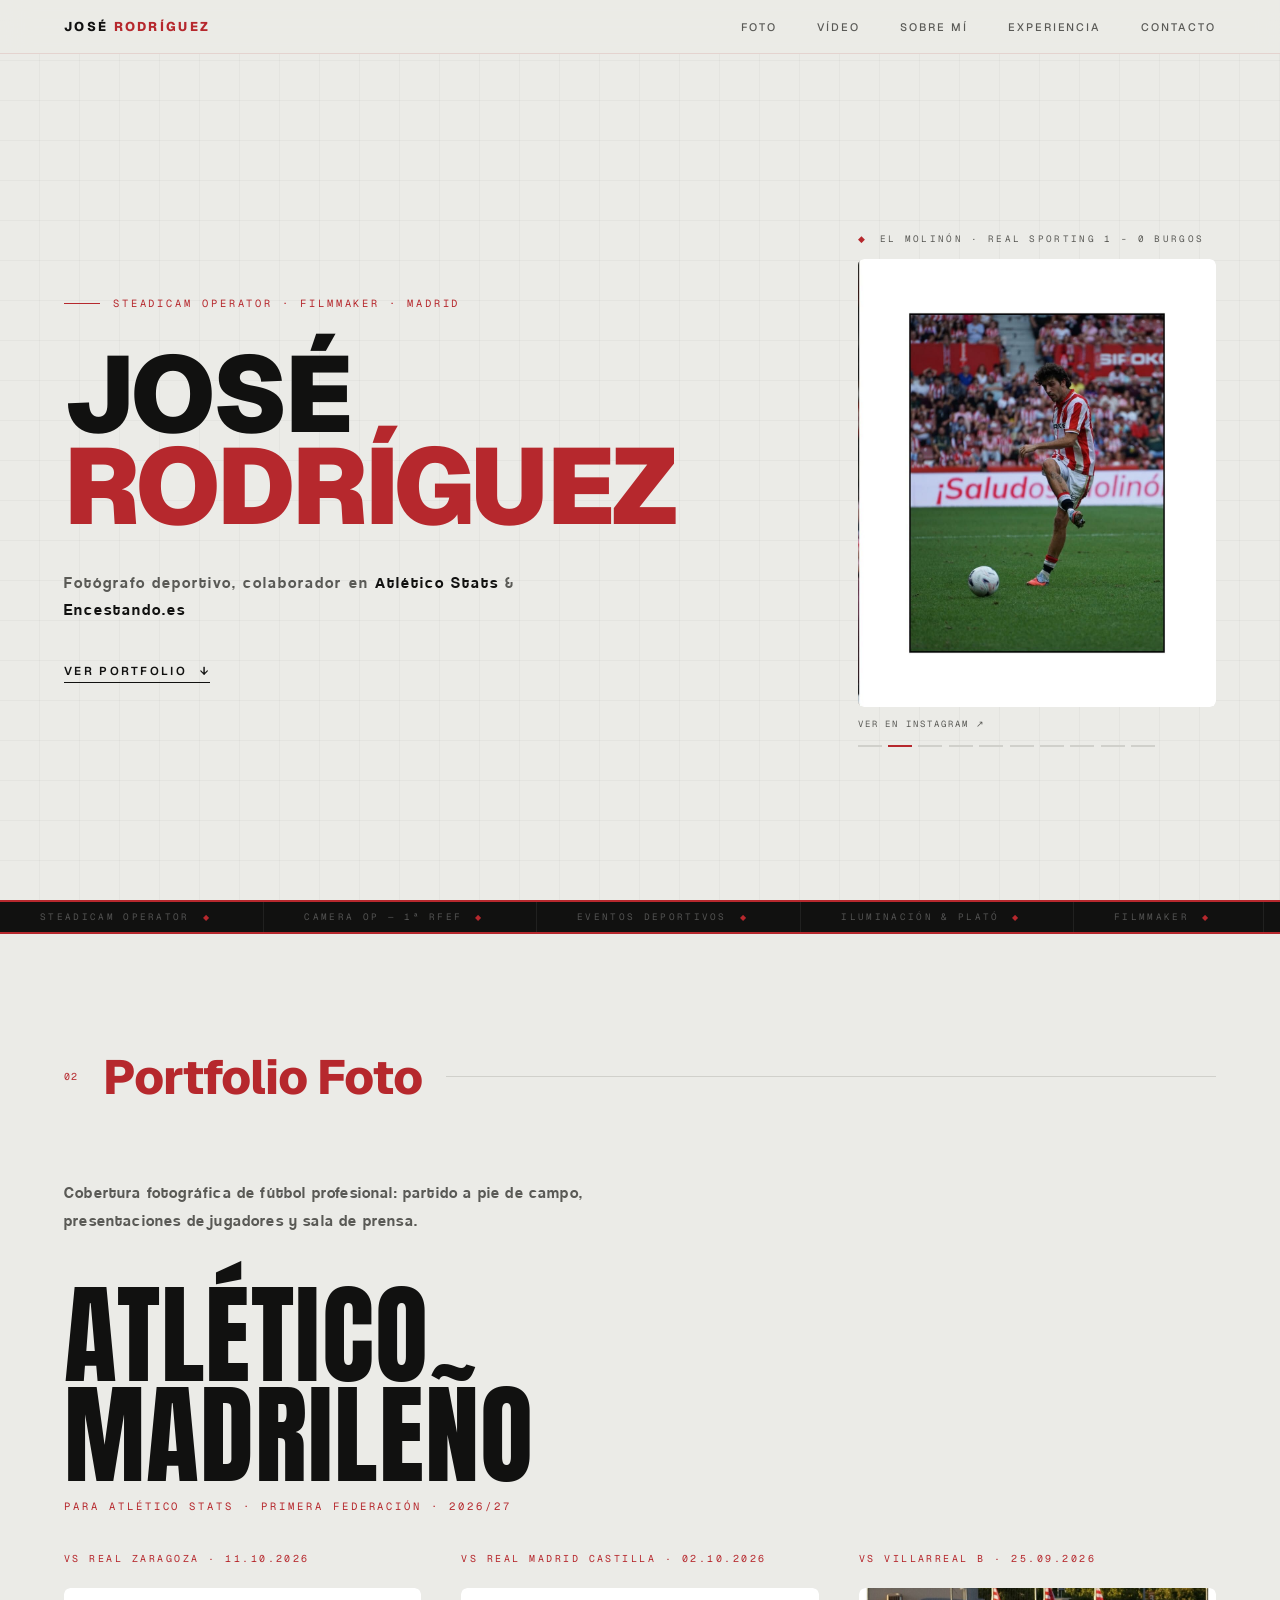
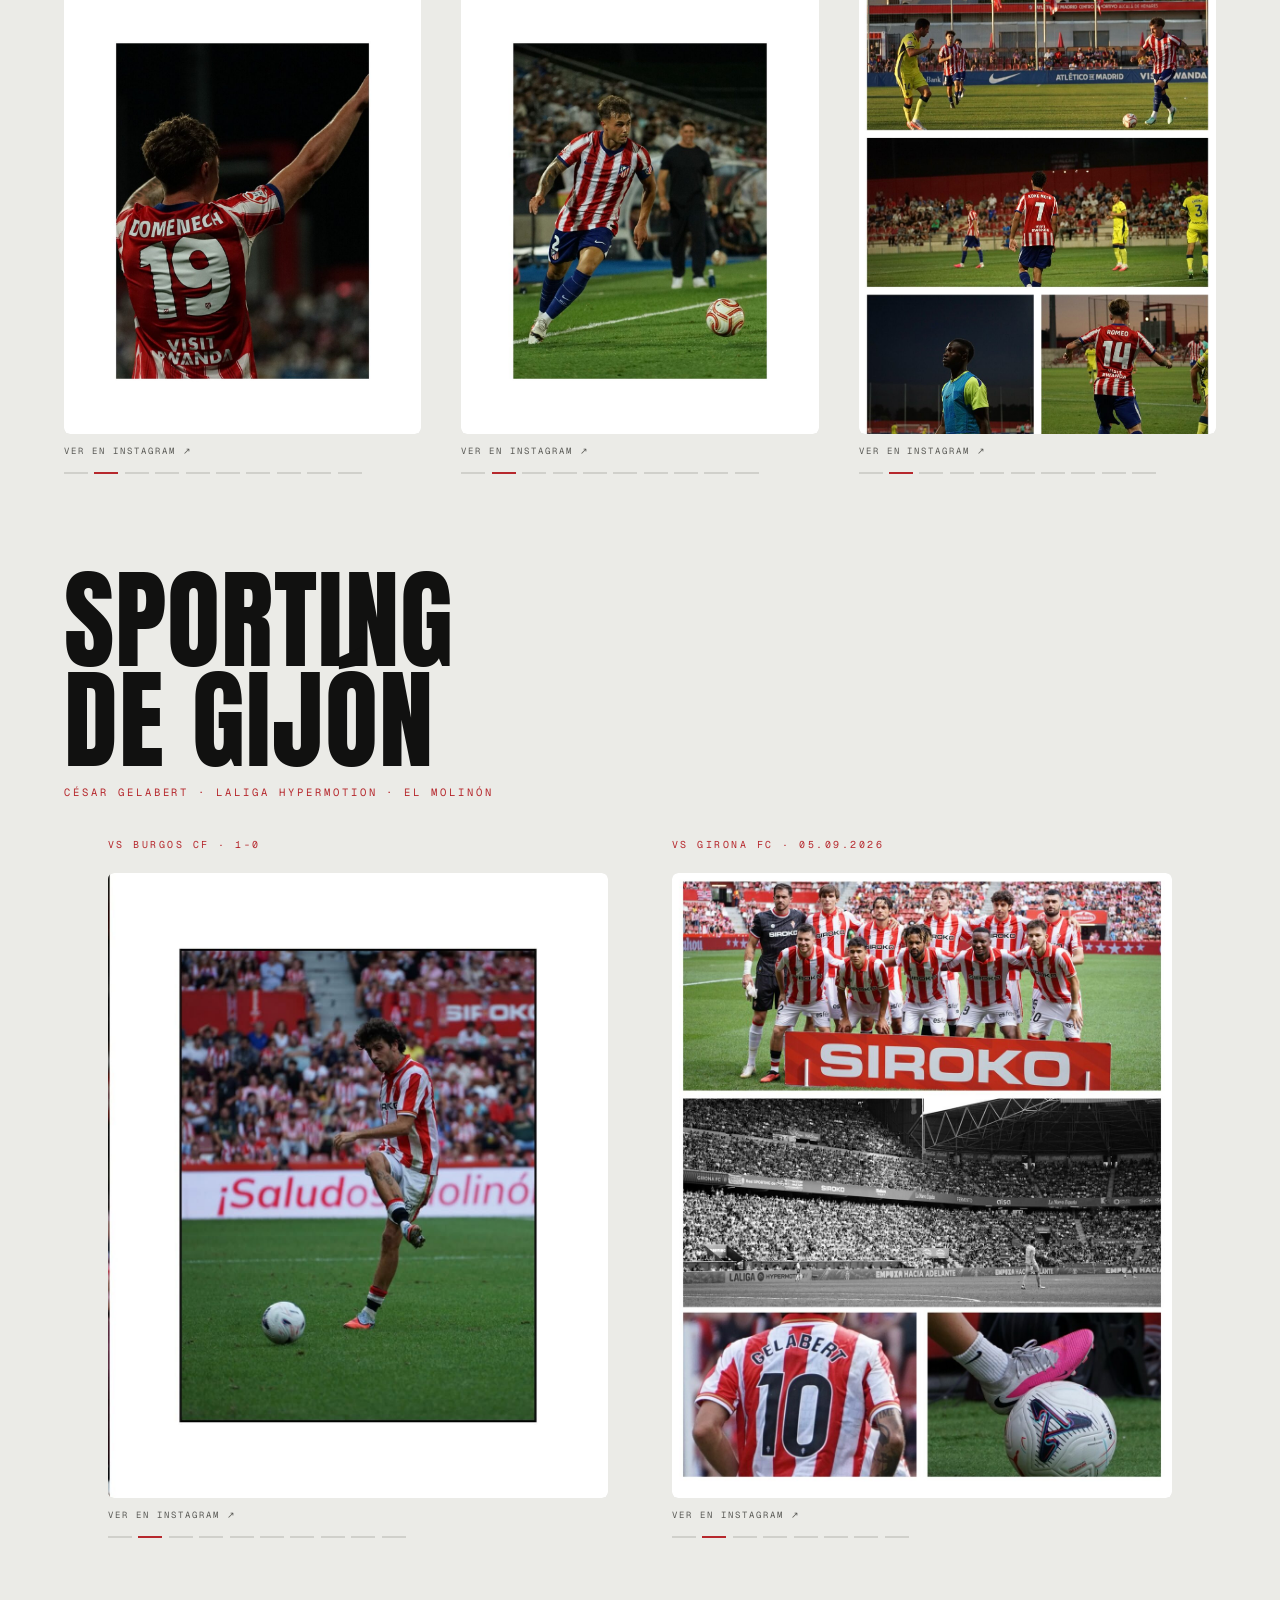
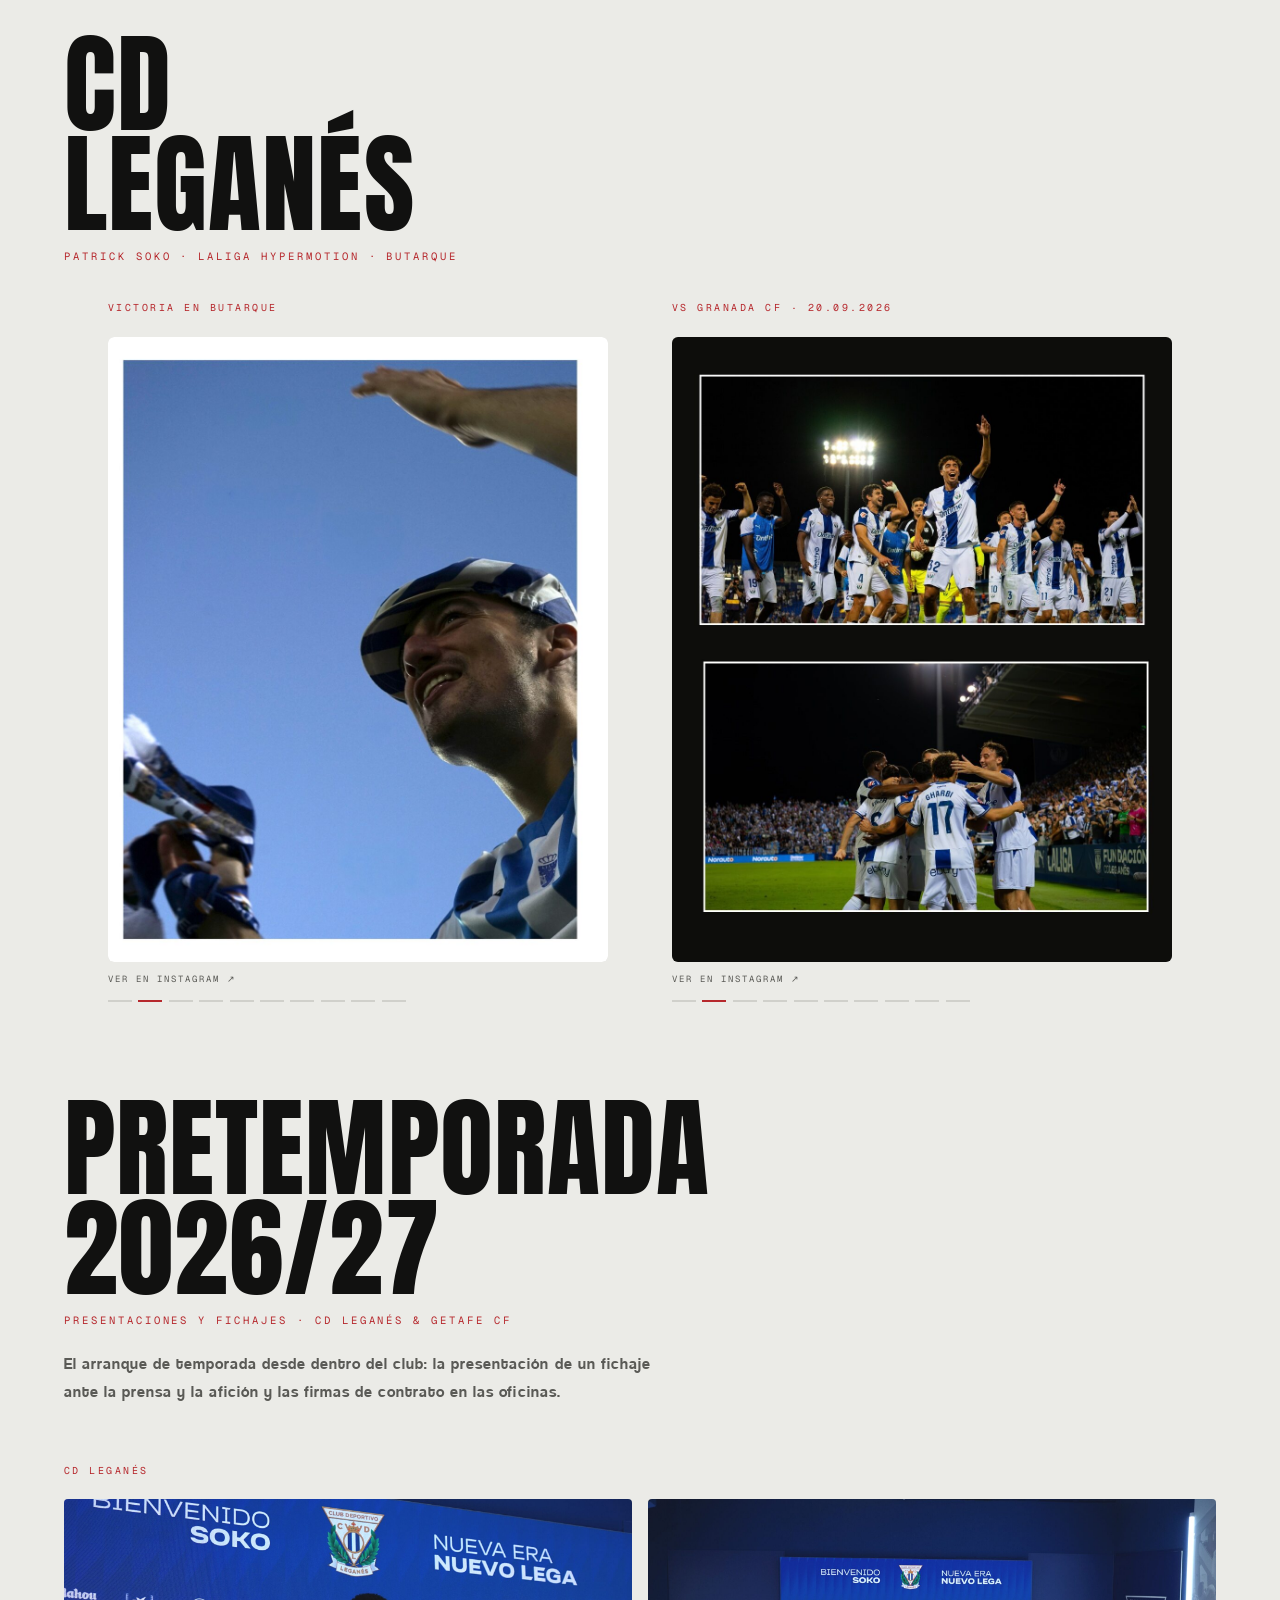
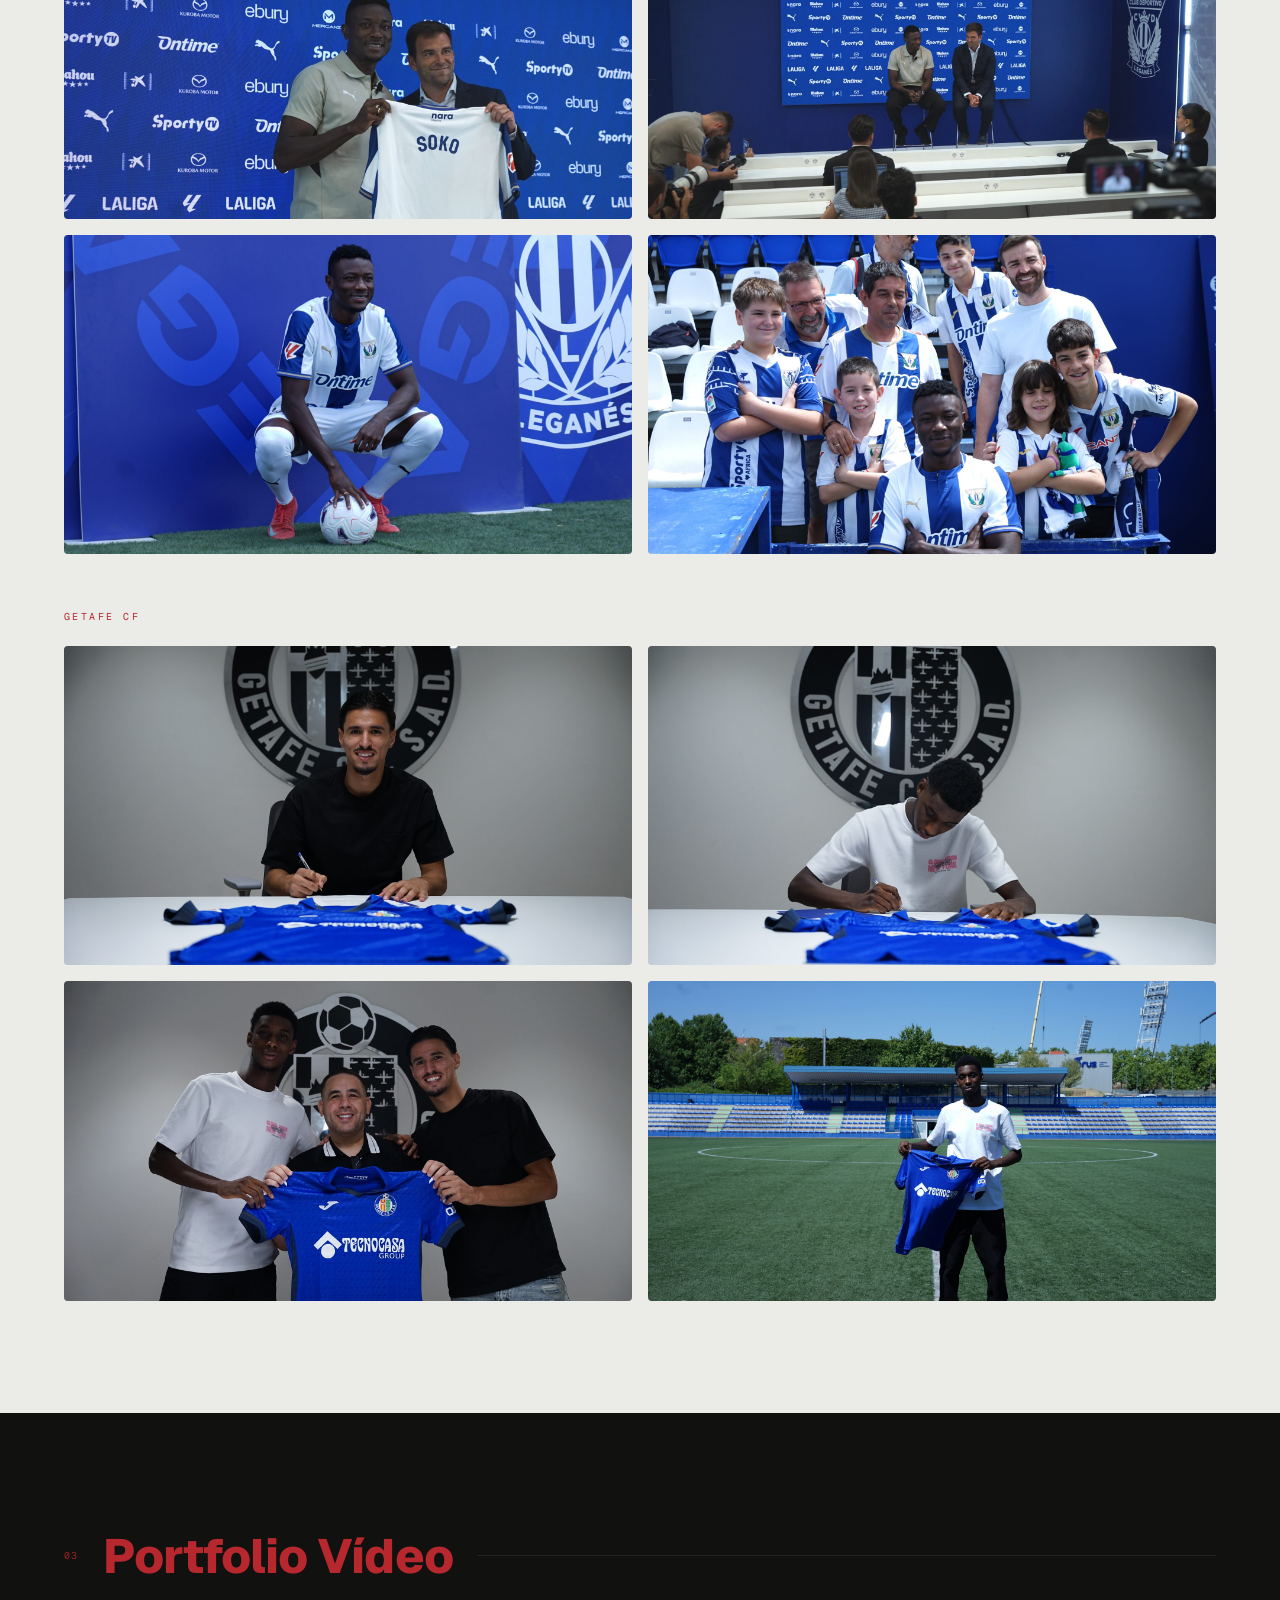
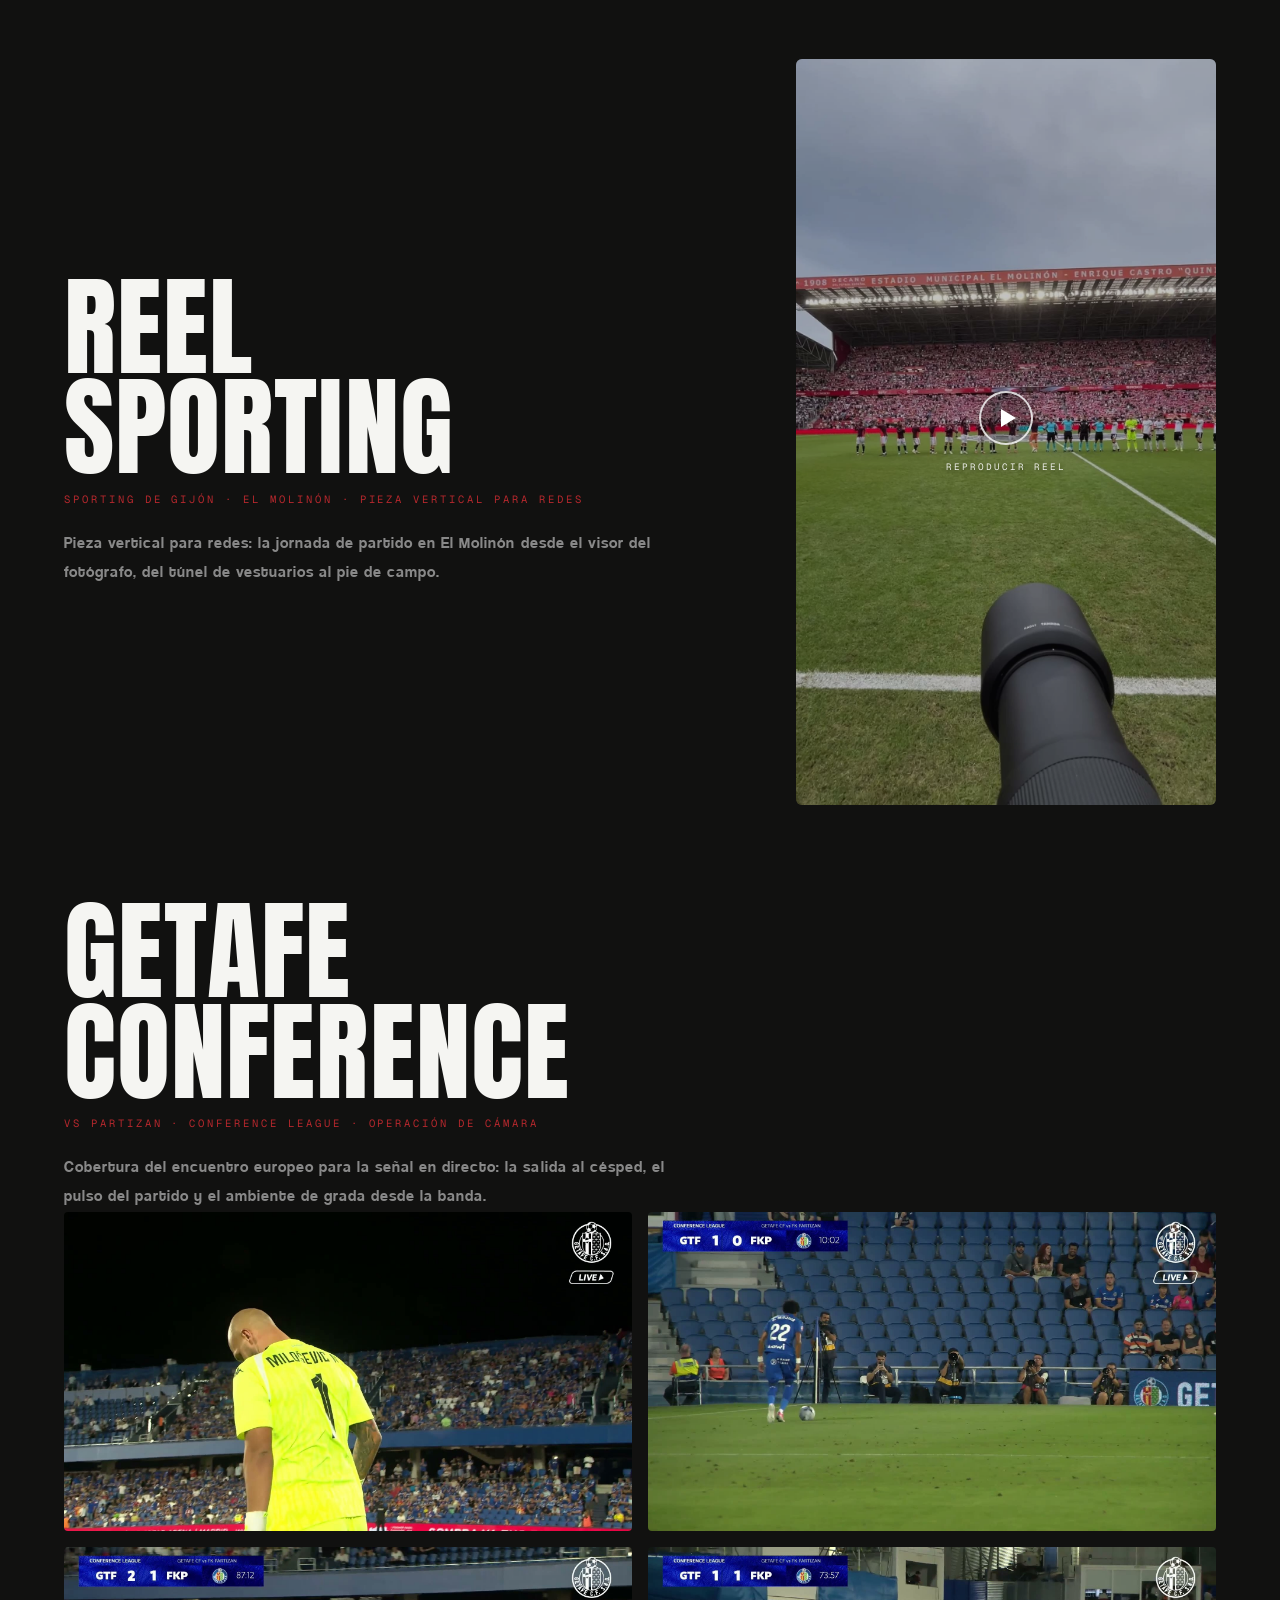
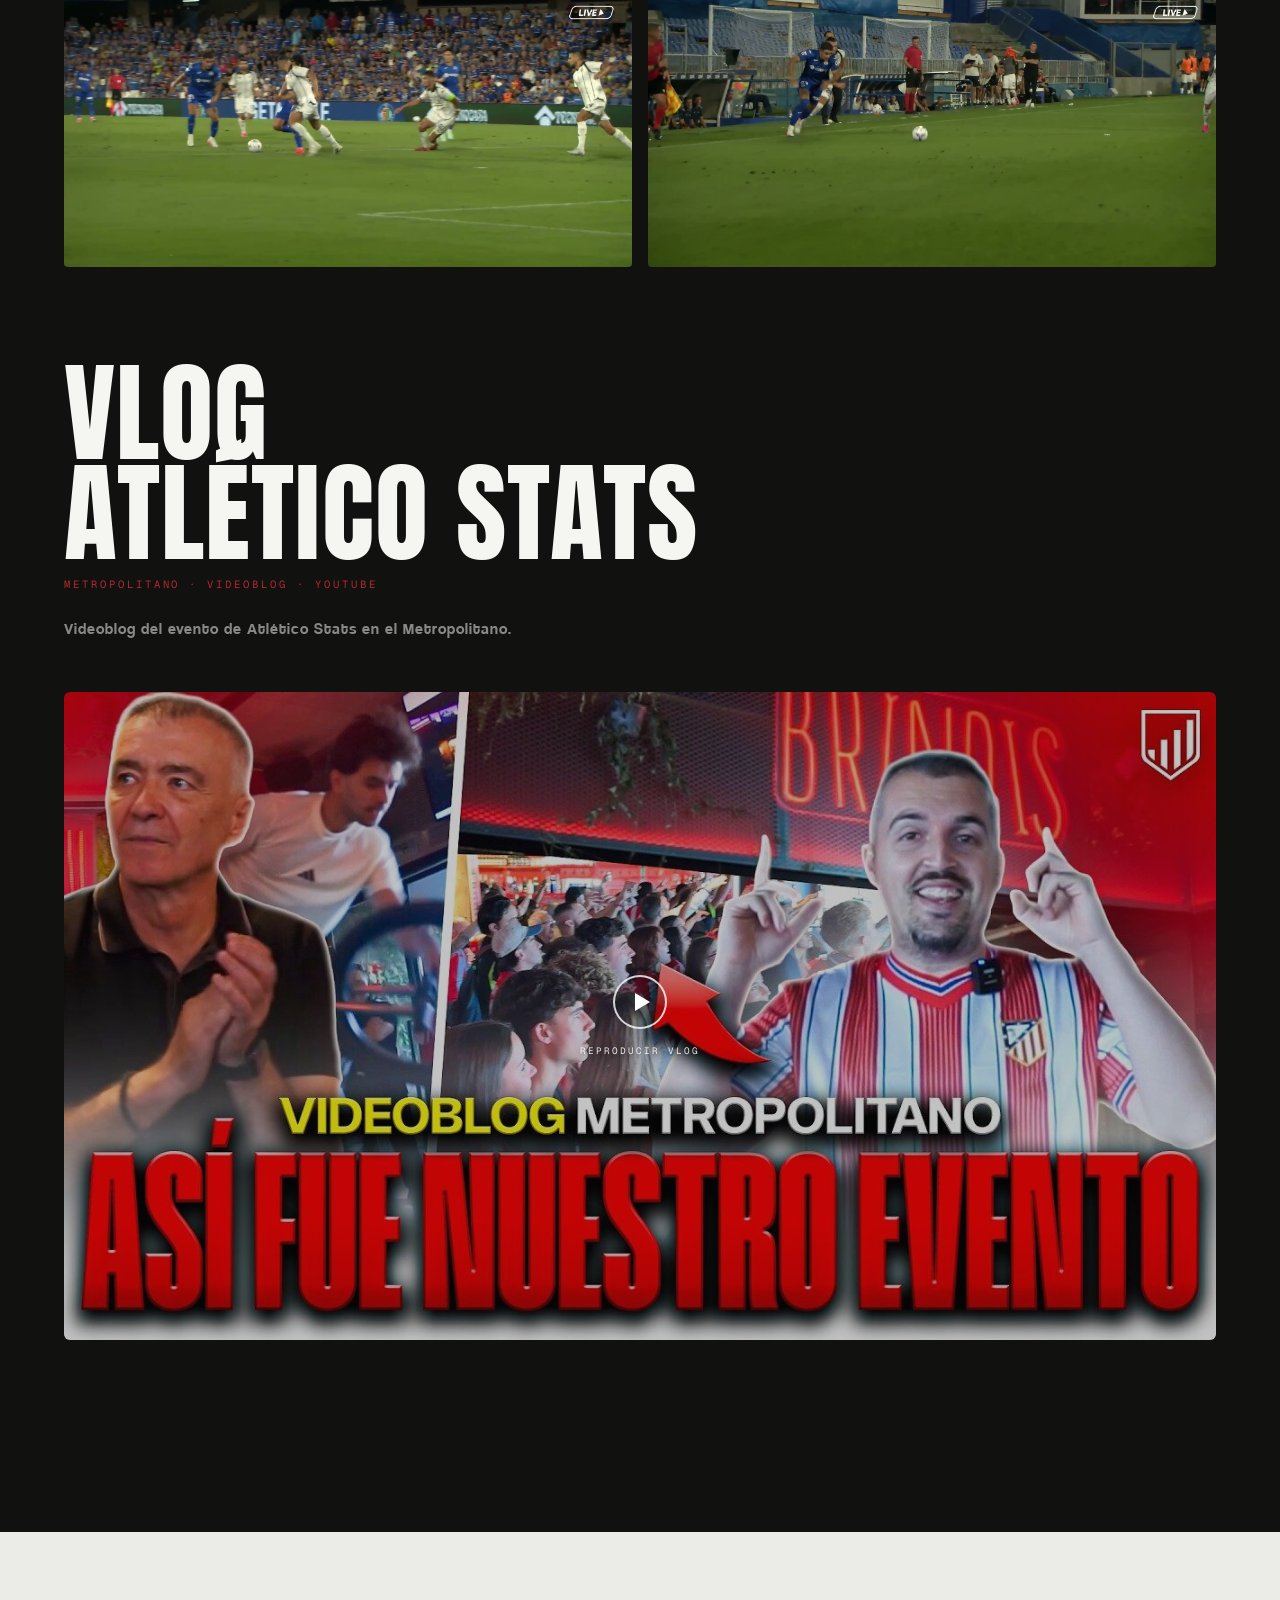
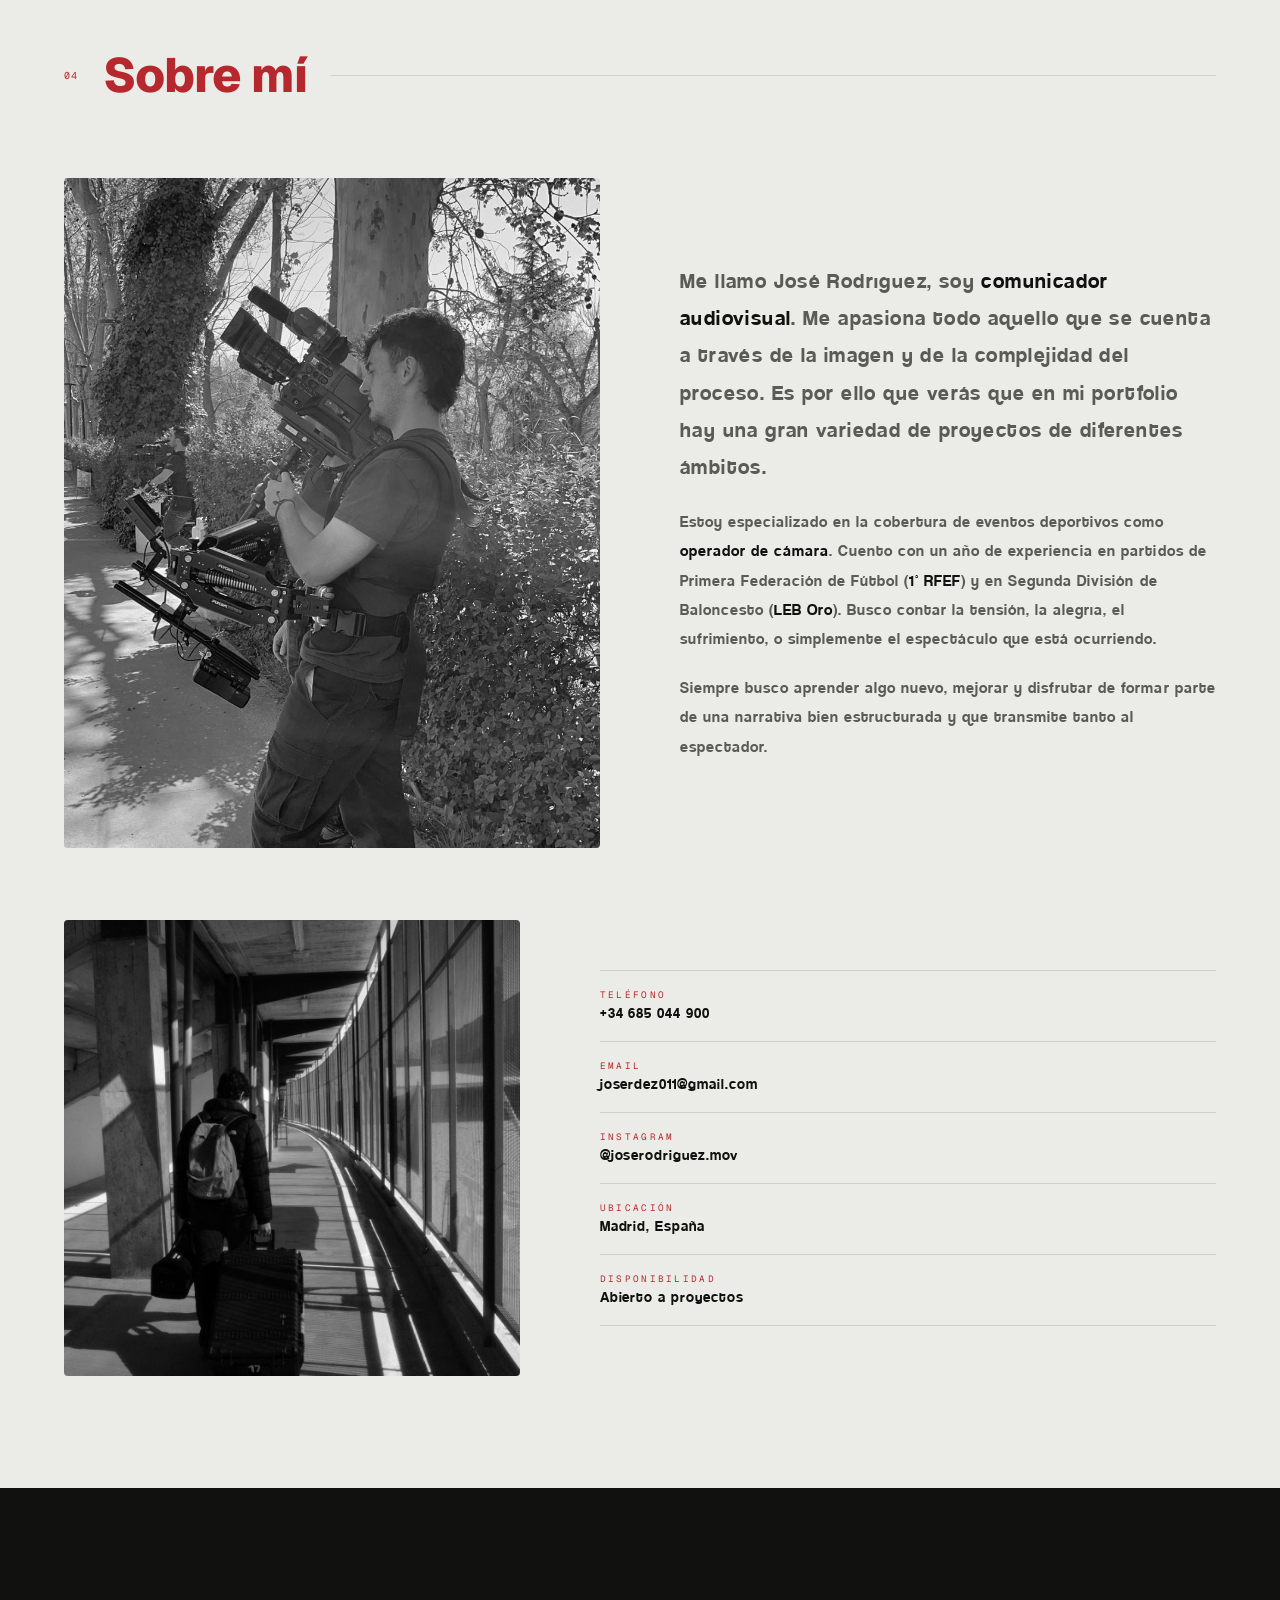
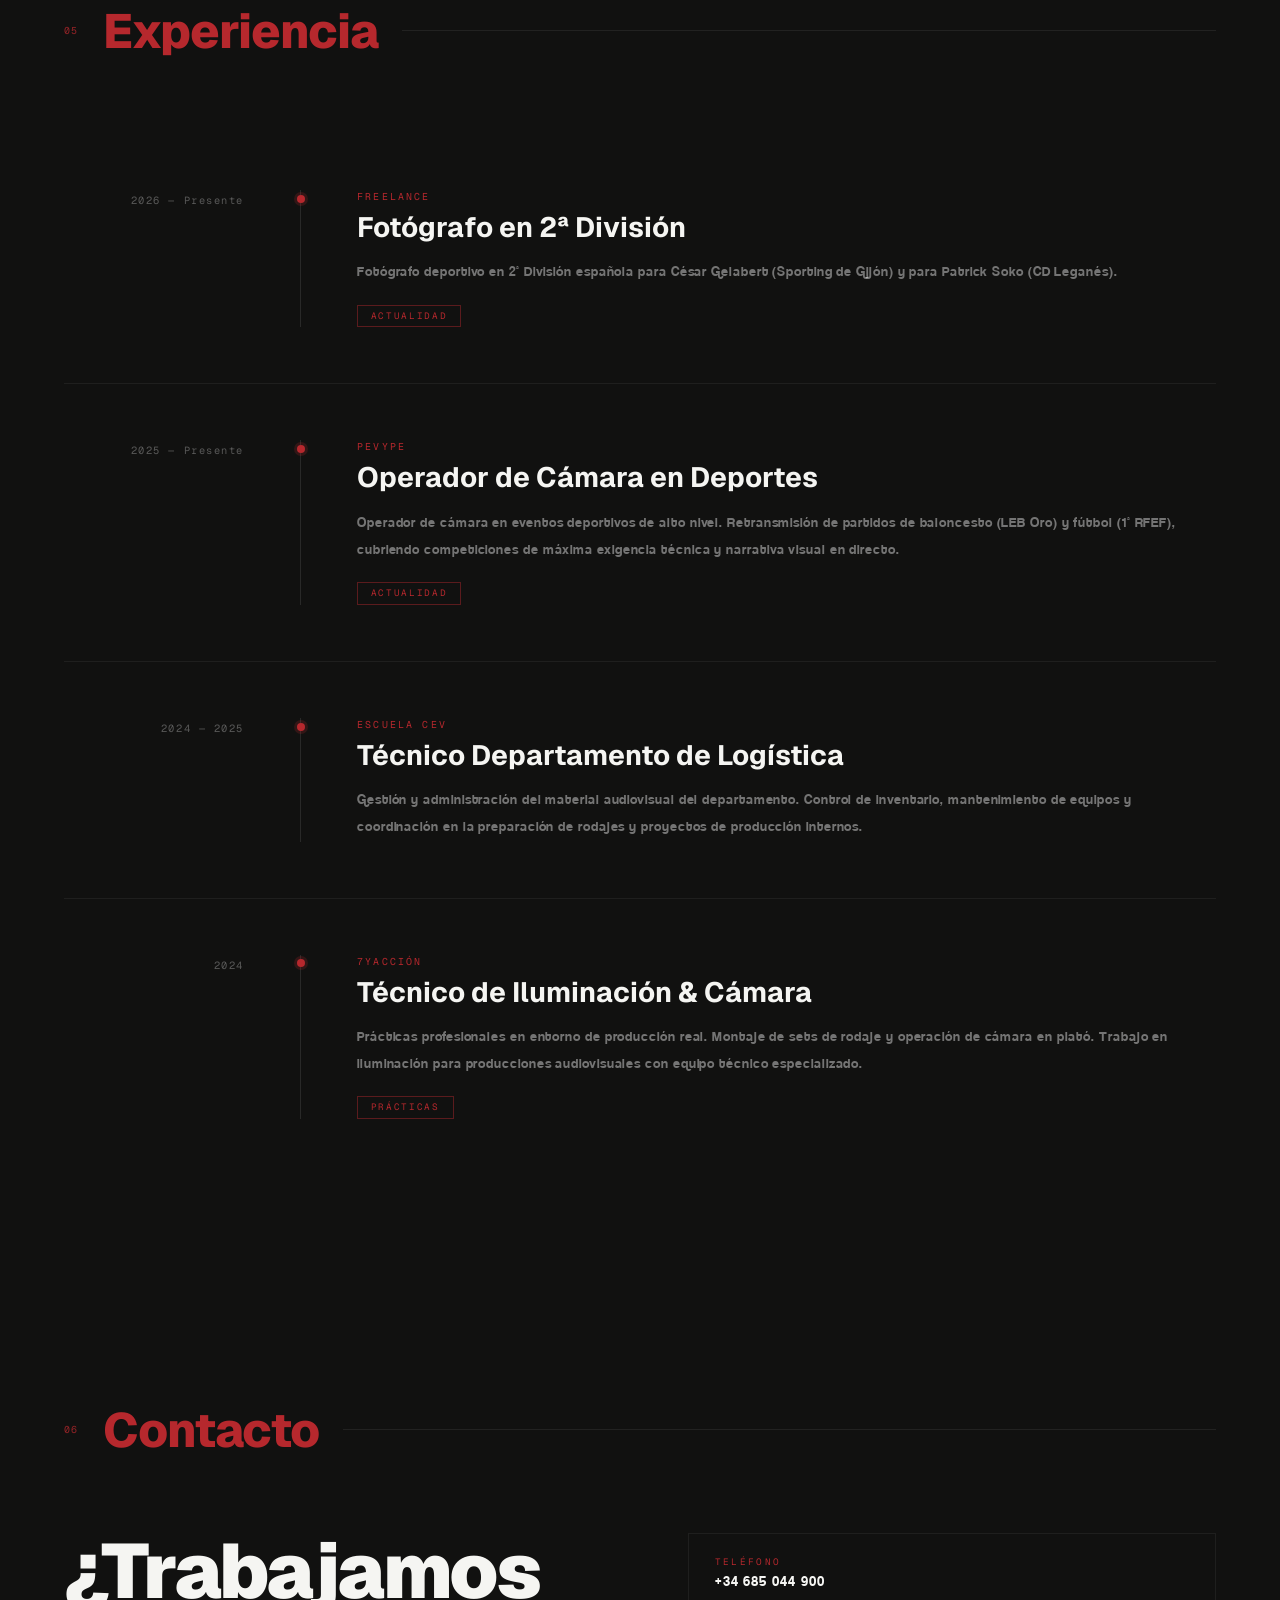
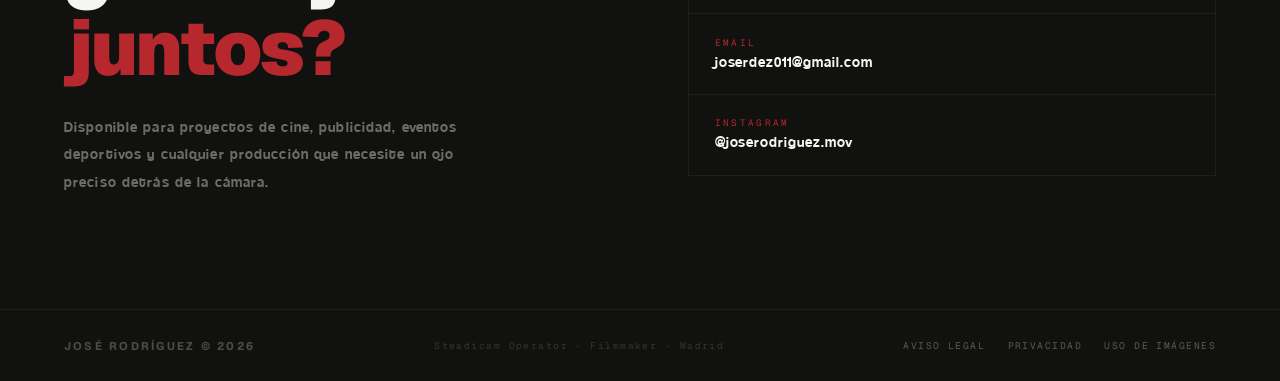
==== commit 79c411cf: "Añade Atlético Madrileño al portfolio de foto y el vlog de Atlético Stats al de vídeo - Portada: nue" ====
--- a/index.html
+++ b/index.html
@@ -4,7 +4,7 @@
   <meta charset="UTF-8">
   <meta name="viewport" content="width=device-width, initial-scale=1.0">
   <title>José Rodríguez — Steadicam Operator & Filmmaker</title>
-  <meta name="description" content="Steadicam Operator & Filmmaker. Creador de MonteCarloFilms. Especializado en cámara, iluminación y eventos deportivos. Madrid.">
+  <meta name="description" content="Steadicam Operator & Filmmaker. Fotógrafo deportivo, colaborador en Atlético Stats y Encestando.es. Madrid.">
 
   <!-- Tipografías: Geist para textos técnicos/números y Coolvetica para un impacto brutalista.
        Autoalojadas en resources/fonts/ para no enviar la IP del visitante a Google ni a
@@ -535,6 +535,7 @@
        4:5 no se dispare en alto. */
     .post-pair { display: grid; grid-template-columns: repeat(2, minmax(0, 500px)); gap: 4rem; justify-content: center; }
     .post-pair .pf-cat { margin-top: 2.5rem; }
+    .post-pair--trio { grid-template-columns: repeat(3, minmax(0, 420px)); gap: 2.5rem; }
     .pf-cat a { color: inherit; text-underline-offset: 3px; }
     /* Etiqueta de categoría: separa el portfolio de foto por reportaje
        (CD Leganés, Getafe CF) en lugar de mezclarlo todo. */
@@ -873,6 +874,7 @@
     }
 
     @media (max-width: 980px) {
+      .post-pair--trio { grid-template-columns: minmax(0, 500px); }
       nav { padding: 1rem 1.5rem; }
       .nav-toggle { display: block; }
       .nav-links {
@@ -954,7 +956,7 @@
     </h1>
 
     <div class="hero-desc">
-      <p>Creador de <strong>MonteCarloFilms</strong>. Operación de cámara y Steadicam en eventos deportivos de élite, cine y publicidad.</p>
+      <p>Fotógrafo deportivo, colaborador en <strong>Atlético Stats</strong> &amp; <strong>Encestando.es</strong></p>
     </div>
 
     <a class="hero-cta" href="#video">Ver portfolio</a>
@@ -1009,7 +1011,6 @@
 <!-- Marquee de tecnología/servicios oculto para lectores de pantalla por redundancia -->
 <div class="film-ticker" aria-hidden="true">
   <div class="film-ticker-track" id="ticker">
-    <div class="ticker-seg"><span>MonteCarloFilms</span><span class="red">◆</span></div>
     <div class="ticker-seg"><span>Steadicam Operator</span><span class="red">◆</span></div>
     <div class="ticker-seg"><span>Camera Op — 1ª RFEF</span><span class="red">◆</span></div>
     <div class="ticker-seg"><span>Eventos Deportivos</span><span class="red">◆</span></div>
@@ -1017,7 +1018,6 @@
     <div class="ticker-seg"><span>Filmmaker</span><span class="red">◆</span></div>
     <div class="ticker-seg"><span>Madrid, España</span><span class="red">◆</span></div>
     <!-- Duplicación del track idéntica para asegurar el loop infinito sin saltos visuales -->
-    <div class="ticker-seg"><span>MonteCarloFilms</span><span class="red">◆</span></div>
     <div class="ticker-seg"><span>Steadicam Operator</span><span class="red">◆</span></div>
     <div class="ticker-seg"><span>Camera Op — 1ª RFEF</span><span class="red">◆</span></div>
     <div class="ticker-seg"><span>Eventos Deportivos</span><span class="red">◆</span></div>
@@ -1045,7 +1045,118 @@
        automático), en su orden y en 4:5. El del Burgos reutiliza las fotos de la
        portada. Pulsar la foto abre el post; no se incrusta nada de Instagram.
        ─────────────────────────────────────────────────────────────────────── -->
+  <!-- Atlético Madrileño: los tres últimos posts que José publicó para Atlético
+       Stats, del más reciente al más antiguo. Tres carruseles en fila. -->
   <div class="vfeat">
+    <h3 class="vfeat-title">Atlético<br>Madrileño<span>Para Atlético Stats · Primera Federación · 2026/27</span></h3>
+  </div>
+
+  <div class="post-pair post-pair--trio">
+    <div class="hero-carousel" aria-roledescription="carrusel" aria-label="Atlético Madrileño — Real Zaragoza">
+      <p class="pf-cat">vs Real Zaragoza · 11.10.2026</p>
+      <div class="hc-frame">
+        <a class="hc-link" href="https://www.instagram.com/p/DeZDKNvln8I/" target="_blank" rel="noopener" aria-label="Ver la publicación completa en Instagram">
+          <div class="hc-stage">
+            <img class="hc-slide is-active" src="resources/fotografias/atleti-zaragoza-01.jpg" alt="Atlético Madrileño — Real Zaragoza, fotografía 1 de 10" loading="lazy">
+            <img class="hc-slide" src="resources/fotografias/atleti-zaragoza-02.jpg" alt="Atlético Madrileño — Real Zaragoza, fotografía 2 de 10" loading="lazy">
+            <img class="hc-slide" src="resources/fotografias/atleti-zaragoza-03.jpg" alt="Atlético Madrileño — Real Zaragoza, fotografía 3 de 10" loading="lazy">
+            <img class="hc-slide" src="resources/fotografias/atleti-zaragoza-04.jpg" alt="Atlético Madrileño — Real Zaragoza, fotografía 4 de 10" loading="lazy">
+            <img class="hc-slide" src="resources/fotografias/atleti-zaragoza-05.jpg" alt="Atlético Madrileño — Real Zaragoza, fotografía 5 de 10" loading="lazy">
+            <img class="hc-slide" src="resources/fotografias/atleti-zaragoza-06.jpg" alt="Atlético Madrileño — Real Zaragoza, fotografía 6 de 10" loading="lazy">
+            <img class="hc-slide" src="resources/fotografias/atleti-zaragoza-07.jpg" alt="Atlético Madrileño — Real Zaragoza, fotografía 7 de 10" loading="lazy">
+            <img class="hc-slide" src="resources/fotografias/atleti-zaragoza-08.jpg" alt="Atlético Madrileño — Real Zaragoza, fotografía 8 de 10" loading="lazy">
+            <img class="hc-slide" src="resources/fotografias/atleti-zaragoza-09.jpg" alt="Atlético Madrileño — Real Zaragoza, fotografía 9 de 10" loading="lazy">
+            <img class="hc-slide" src="resources/fotografias/atleti-zaragoza-10.jpg" alt="Atlético Madrileño — Real Zaragoza, fotografía 10 de 10" loading="lazy">
+          </div>
+        </a>
+        <button class="hc-arrow hc-prev" type="button" aria-label="Fotografía anterior">‹</button>
+        <button class="hc-arrow hc-next" type="button" aria-label="Fotografía siguiente">›</button>
+      </div>
+      <a class="hc-hint" href="https://www.instagram.com/p/DeZDKNvln8I/" target="_blank" rel="noopener">Ver en Instagram ↗</a>
+      <div class="hc-dots">
+        <button class="hc-dot is-active" type="button" aria-label="Ir a la fotografía 1 de 10"></button>
+        <button class="hc-dot" type="button" aria-label="Ir a la fotografía 2 de 10"></button>
+        <button class="hc-dot" type="button" aria-label="Ir a la fotografía 3 de 10"></button>
+        <button class="hc-dot" type="button" aria-label="Ir a la fotografía 4 de 10"></button>
+        <button class="hc-dot" type="button" aria-label="Ir a la fotografía 5 de 10"></button>
+        <button class="hc-dot" type="button" aria-label="Ir a la fotografía 6 de 10"></button>
+        <button class="hc-dot" type="button" aria-label="Ir a la fotografía 7 de 10"></button>
+        <button class="hc-dot" type="button" aria-label="Ir a la fotografía 8 de 10"></button>
+        <button class="hc-dot" type="button" aria-label="Ir a la fotografía 9 de 10"></button>
+        <button class="hc-dot" type="button" aria-label="Ir a la fotografía 10 de 10"></button>
+      </div>
+    </div>
+    <div class="hero-carousel" aria-roledescription="carrusel" aria-label="Real Madrid Castilla — Atlético Madrileño">
+      <p class="pf-cat">vs Real Madrid Castilla · 02.10.2026</p>
+      <div class="hc-frame">
+        <a class="hc-link" href="https://www.instagram.com/p/DeBy3bfG0Qt/" target="_blank" rel="noopener" aria-label="Ver la publicación completa en Instagram">
+          <div class="hc-stage">
+            <img class="hc-slide is-active" src="resources/fotografias/atleti-castilla-01.jpg" alt="Real Madrid Castilla — Atlético Madrileño, fotografía 1 de 10" loading="lazy">
+            <img class="hc-slide" src="resources/fotografias/atleti-castilla-02.jpg" alt="Real Madrid Castilla — Atlético Madrileño, fotografía 2 de 10" loading="lazy">
+            <img class="hc-slide" src="resources/fotografias/atleti-castilla-03.jpg" alt="Real Madrid Castilla — Atlético Madrileño, fotografía 3 de 10" loading="lazy">
+            <img class="hc-slide" src="resources/fotografias/atleti-castilla-04.jpg" alt="Real Madrid Castilla — Atlético Madrileño, fotografía 4 de 10" loading="lazy">
+            <img class="hc-slide" src="resources/fotografias/atleti-castilla-05.jpg" alt="Real Madrid Castilla — Atlético Madrileño, fotografía 5 de 10" loading="lazy">
+            <img class="hc-slide" src="resources/fotografias/atleti-castilla-06.jpg" alt="Real Madrid Castilla — Atlético Madrileño, fotografía 6 de 10" loading="lazy">
+            <img class="hc-slide" src="resources/fotografias/atleti-castilla-07.jpg" alt="Real Madrid Castilla — Atlético Madrileño, fotografía 7 de 10" loading="lazy">
+            <img class="hc-slide" src="resources/fotografias/atleti-castilla-08.jpg" alt="Real Madrid Castilla — Atlético Madrileño, fotografía 8 de 10" loading="lazy">
+            <img class="hc-slide" src="resources/fotografias/atleti-castilla-09.jpg" alt="Real Madrid Castilla — Atlético Madrileño, fotografía 9 de 10" loading="lazy">
+            <img class="hc-slide" src="resources/fotografias/atleti-castilla-10.jpg" alt="Real Madrid Castilla — Atlético Madrileño, fotografía 10 de 10" loading="lazy">
+          </div>
+        </a>
+        <button class="hc-arrow hc-prev" type="button" aria-label="Fotografía anterior">‹</button>
+        <button class="hc-arrow hc-next" type="button" aria-label="Fotografía siguiente">›</button>
+      </div>
+      <a class="hc-hint" href="https://www.instagram.com/p/DeBy3bfG0Qt/" target="_blank" rel="noopener">Ver en Instagram ↗</a>
+      <div class="hc-dots">
+        <button class="hc-dot is-active" type="button" aria-label="Ir a la fotografía 1 de 10"></button>
+        <button class="hc-dot" type="button" aria-label="Ir a la fotografía 2 de 10"></button>
+        <button class="hc-dot" type="button" aria-label="Ir a la fotografía 3 de 10"></button>
+        <button class="hc-dot" type="button" aria-label="Ir a la fotografía 4 de 10"></button>
+        <button class="hc-dot" type="button" aria-label="Ir a la fotografía 5 de 10"></button>
+        <button class="hc-dot" type="button" aria-label="Ir a la fotografía 6 de 10"></button>
+        <button class="hc-dot" type="button" aria-label="Ir a la fotografía 7 de 10"></button>
+        <button class="hc-dot" type="button" aria-label="Ir a la fotografía 8 de 10"></button>
+        <button class="hc-dot" type="button" aria-label="Ir a la fotografía 9 de 10"></button>
+        <button class="hc-dot" type="button" aria-label="Ir a la fotografía 10 de 10"></button>
+      </div>
+    </div>
+    <div class="hero-carousel" aria-roledescription="carrusel" aria-label="Atlético Madrileño — Villarreal B">
+      <p class="pf-cat">vs Villarreal B · 25.09.2026</p>
+      <div class="hc-frame">
+        <a class="hc-link" href="https://www.instagram.com/p/DduMFgFjVts/" target="_blank" rel="noopener" aria-label="Ver la publicación completa en Instagram">
+          <div class="hc-stage">
+            <img class="hc-slide is-active" src="resources/fotografias/atleti-villarreal-01.jpg" alt="Atlético Madrileño — Villarreal B, fotografía 1 de 10" loading="lazy">
+            <img class="hc-slide" src="resources/fotografias/atleti-villarreal-02.jpg" alt="Atlético Madrileño — Villarreal B, fotografía 2 de 10" loading="lazy">
+            <img class="hc-slide" src="resources/fotografias/atleti-villarreal-03.jpg" alt="Atlético Madrileño — Villarreal B, fotografía 3 de 10" loading="lazy">
+            <img class="hc-slide" src="resources/fotografias/atleti-villarreal-04.jpg" alt="Atlético Madrileño — Villarreal B, fotografía 4 de 10" loading="lazy">
+            <img class="hc-slide" src="resources/fotografias/atleti-villarreal-05.jpg" alt="Atlético Madrileño — Villarreal B, fotografía 5 de 10" loading="lazy">
+            <img class="hc-slide" src="resources/fotografias/atleti-villarreal-06.jpg" alt="Atlético Madrileño — Villarreal B, fotografía 6 de 10" loading="lazy">
+            <img class="hc-slide" src="resources/fotografias/atleti-villarreal-07.jpg" alt="Atlético Madrileño — Villarreal B, fotografía 7 de 10" loading="lazy">
+            <img class="hc-slide" src="resources/fotografias/atleti-villarreal-08.jpg" alt="Atlético Madrileño — Villarreal B, fotografía 8 de 10" loading="lazy">
+            <img class="hc-slide" src="resources/fotografias/atleti-villarreal-09.jpg" alt="Atlético Madrileño — Villarreal B, fotografía 9 de 10" loading="lazy">
+            <img class="hc-slide" src="resources/fotografias/atleti-villarreal-10.jpg" alt="Atlético Madrileño — Villarreal B, fotografía 10 de 10" loading="lazy">
+          </div>
+        </a>
+        <button class="hc-arrow hc-prev" type="button" aria-label="Fotografía anterior">‹</button>
+        <button class="hc-arrow hc-next" type="button" aria-label="Fotografía siguiente">›</button>
+      </div>
+      <a class="hc-hint" href="https://www.instagram.com/p/DduMFgFjVts/" target="_blank" rel="noopener">Ver en Instagram ↗</a>
+      <div class="hc-dots">
+        <button class="hc-dot is-active" type="button" aria-label="Ir a la fotografía 1 de 10"></button>
+        <button class="hc-dot" type="button" aria-label="Ir a la fotografía 2 de 10"></button>
+        <button class="hc-dot" type="button" aria-label="Ir a la fotografía 3 de 10"></button>
+        <button class="hc-dot" type="button" aria-label="Ir a la fotografía 4 de 10"></button>
+        <button class="hc-dot" type="button" aria-label="Ir a la fotografía 5 de 10"></button>
+        <button class="hc-dot" type="button" aria-label="Ir a la fotografía 6 de 10"></button>
+        <button class="hc-dot" type="button" aria-label="Ir a la fotografía 7 de 10"></button>
+        <button class="hc-dot" type="button" aria-label="Ir a la fotografía 8 de 10"></button>
+        <button class="hc-dot" type="button" aria-label="Ir a la fotografía 9 de 10"></button>
+        <button class="hc-dot" type="button" aria-label="Ir a la fotografía 10 de 10"></button>
+      </div>
+    </div>
+  </div>
+
+  <div class="vfeat" style="margin-top: 6rem;">
     <h3 class="vfeat-title">Sporting<br>de Gijón<span>César Gelabert · LaLiga Hypermotion · El Molinón</span></h3>
   </div>
 
@@ -1316,34 +1427,26 @@
     <video class="loop-vid" src="resources/videos/getafe-conf-04.mp4" poster="resources/fotografias/getafe-conf-04.jpg" autoplay muted loop playsinline preload="metadata"></video>
   </div>
 
-  <!-- ════════ BLOQUE PROYECTO: ATLÉTICO MADRILEÑO ════════════════════════════
-       Segunda pieza. El clip destacado volvió aquí desde la portada
-       (que ahora es una foto), sobre la rejilla 2×2 de clips en bucle y simultáneo
-       (autoplay/muted/loop, arrancan solos al cargar).
+  <!-- ════════ BLOQUE PROYECTO: VLOG ATLÉTICO STATS ══════════════════════════
+       Sustituye al antiguo bloque Atlético Madrileño. Es un vídeo de YouTube: la
+       miniatura está autoalojada y el <iframe> (youtube-nocookie) sólo se inserta
+       al pulsar, así la página no contacta con YouTube hasta entonces.
        ─────────────────────────────────────────────────────────────────────── -->
   <div class="vfeat" style="margin-top: 6rem;">
-    <h3 class="vfeat-title">Atlético<br>Madrileño<span>vs Cartagena · Operación de cámara · 1ª RFEF</span></h3>
-    <p class="vfeat-desc">Desde la lente de mi cámara. Cobertura del partido para la retransmisión en directo: la tensión, la celebración y el espectáculo sobre el césped.</p>
+    <h3 class="vfeat-title">Vlog<br>Atlético Stats<span>Metropolitano · Videoblog · YouTube</span></h3>
+    <p class="vfeat-desc">Videoblog del evento de Atlético Stats en el Metropolitano.</p>
   </div>
 
   <div class="vfeat-stage">
     <div class="vid-wrap">
-      <div class="vid-frame" onclick="loadLocalVideo(this, 'resources/videos/atleti-destacado.mp4')">
-        <img src="resources/fotografias/atleti-destacado.jpg" alt="Atlético Madrileño — Cartagena" class="vid-thumb" loading="lazy">
+      <div class="vid-frame" onclick="loadYouTube(this, 'KY1CASKn1mo')">
+        <img src="resources/fotografias/vlog-atletico-stats.jpg" alt="Videoblog del evento de Atlético Stats en el Metropolitano" class="vid-thumb" loading="lazy">
         <div class="vid-placeholder">
           <div class="vid-play"></div>
-          <span class="vid-hint">Reproducir clip</span>
+          <span class="vid-hint">Reproducir vlog</span>
         </div>
       </div>
     </div>
-  </div>
-
-  <!-- Rejilla 2×2 de clips en bucle simultáneo (mudos, sin controles) -->
-  <div class="loop-grid">
-    <video class="loop-vid" src="resources/videos/atleti-loop-01.mp4" poster="resources/fotografias/atleti-loop-01.jpg" autoplay muted loop playsinline preload="metadata"></video>
-    <video class="loop-vid" src="resources/videos/atleti-loop-02.mp4" poster="resources/fotografias/atleti-loop-02.jpg" autoplay muted loop playsinline preload="metadata"></video>
-    <video class="loop-vid" src="resources/videos/atleti-loop-03.mp4" poster="resources/fotografias/atleti-loop-03.jpg" autoplay muted loop playsinline preload="metadata"></video>
-    <video class="loop-vid" src="resources/videos/atleti-loop-04.mp4" poster="resources/fotografias/atleti-loop-04.jpg" autoplay muted loop playsinline preload="metadata"></video>
   </div>
 
 </section>
@@ -1386,10 +1489,6 @@
         <div class="info-row">
           <span class="i-label">Email</span>
           <span class="i-val"><a href="mailto:joserdez011@gmail.com">joserdez011@gmail.com</a></span>
-        </div>
-        <div class="info-row">
-          <span class="i-label">Web</span>
-          <span class="i-val"><a href="https://montecarlofilms.es" target="_blank" rel="noopener">montecarlofilms.es</a></span>
         </div>
         <div class="info-row">
           <span class="i-label">Instagram</span>
@@ -1578,9 +1677,14 @@
     arrancar();
   });
 
-  /* ── LAZY VIDEO LOADER (archivo local mp4 — clips del Atleti) ─ */
+  /* ── LAZY VIDEO LOADER (archivo local mp4) ──────────────────── */
   function loadLocalVideo(container, src) {
     container.innerHTML = `<video src="${src}" controls autoplay playsinline></video>`;
+  }
+
+  /* ── LAZY YOUTUBE LOADER (sin cookies, sólo al pulsar) ───────── */
+  function loadYouTube(container, id) {
+    container.innerHTML = `<iframe src="https://www.youtube-nocookie.com/embed/${id}?autoplay=1" title="YouTube" allow="autoplay; encrypted-media; picture-in-picture; fullscreen" allowfullscreen></iframe>`;
   }
 
   /* ── LIGHTBOX INTERACTIVO (Gestión de estados) ─────────────── */
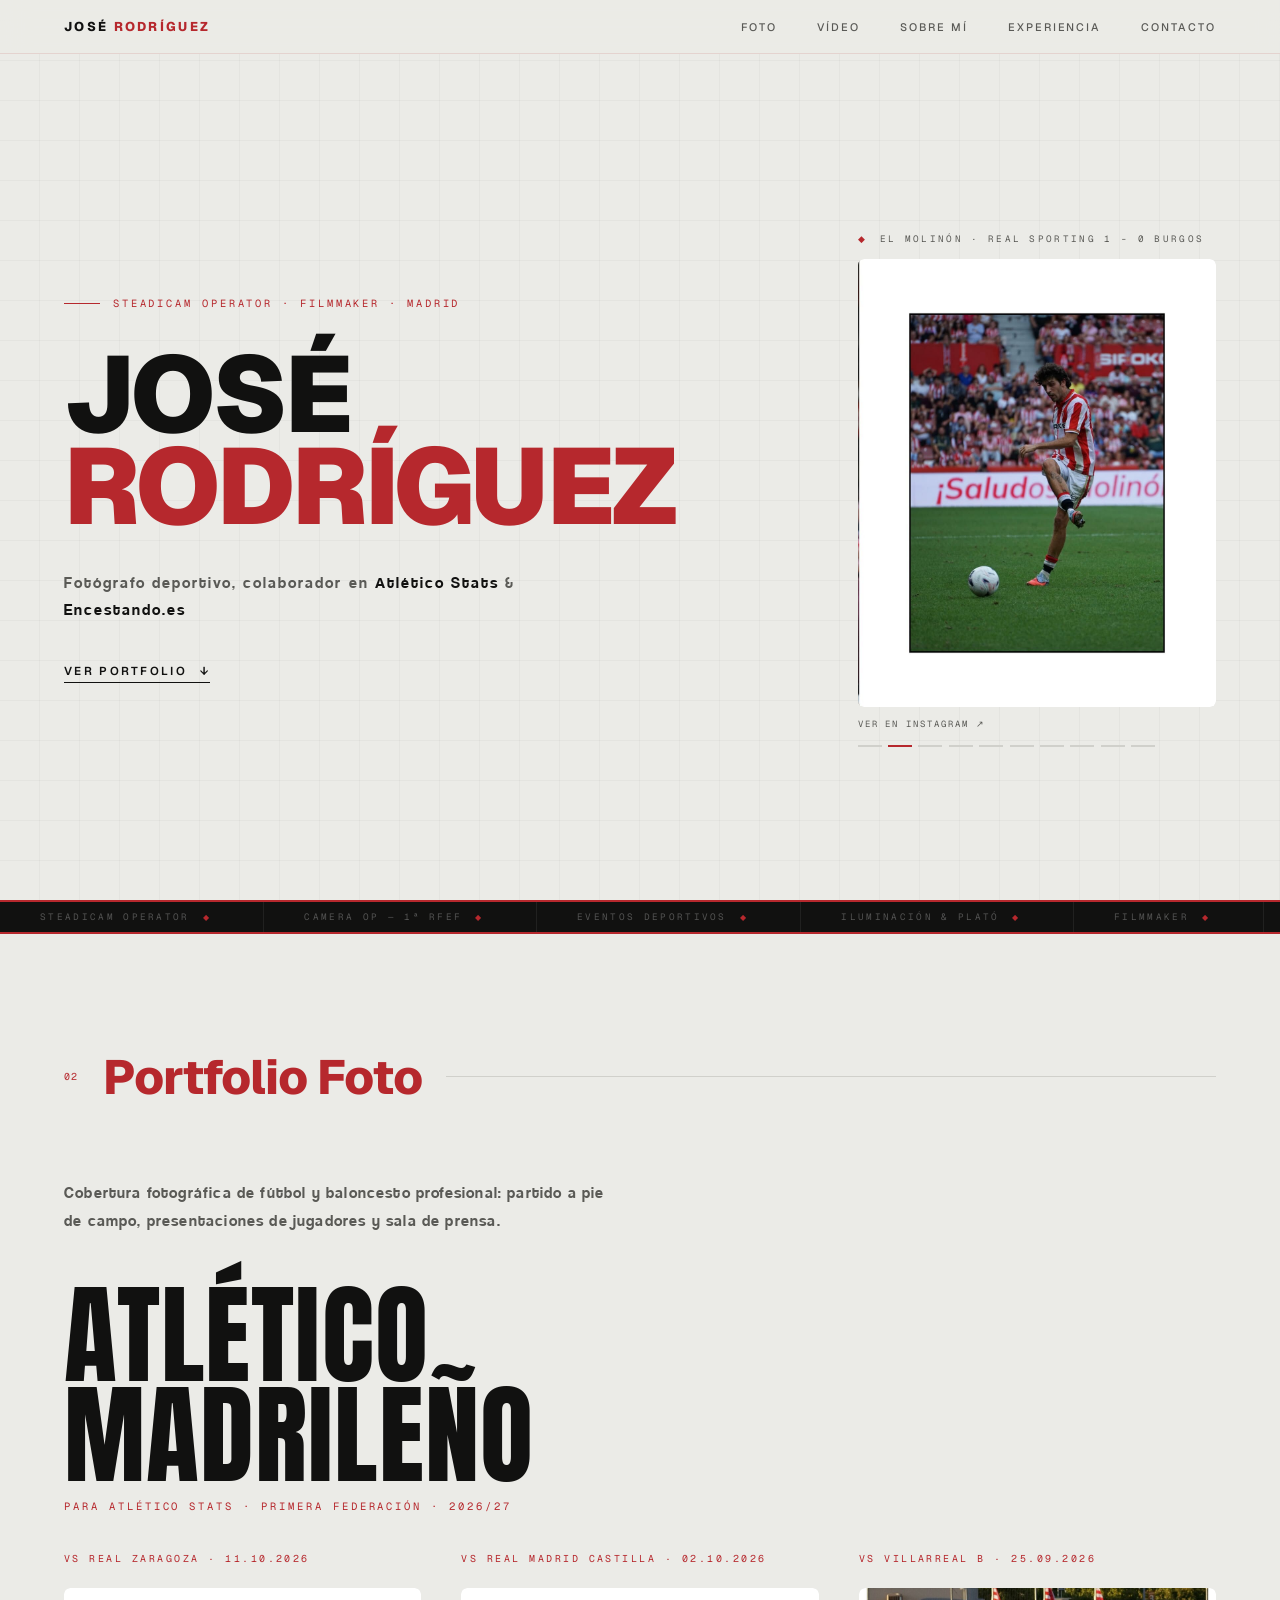
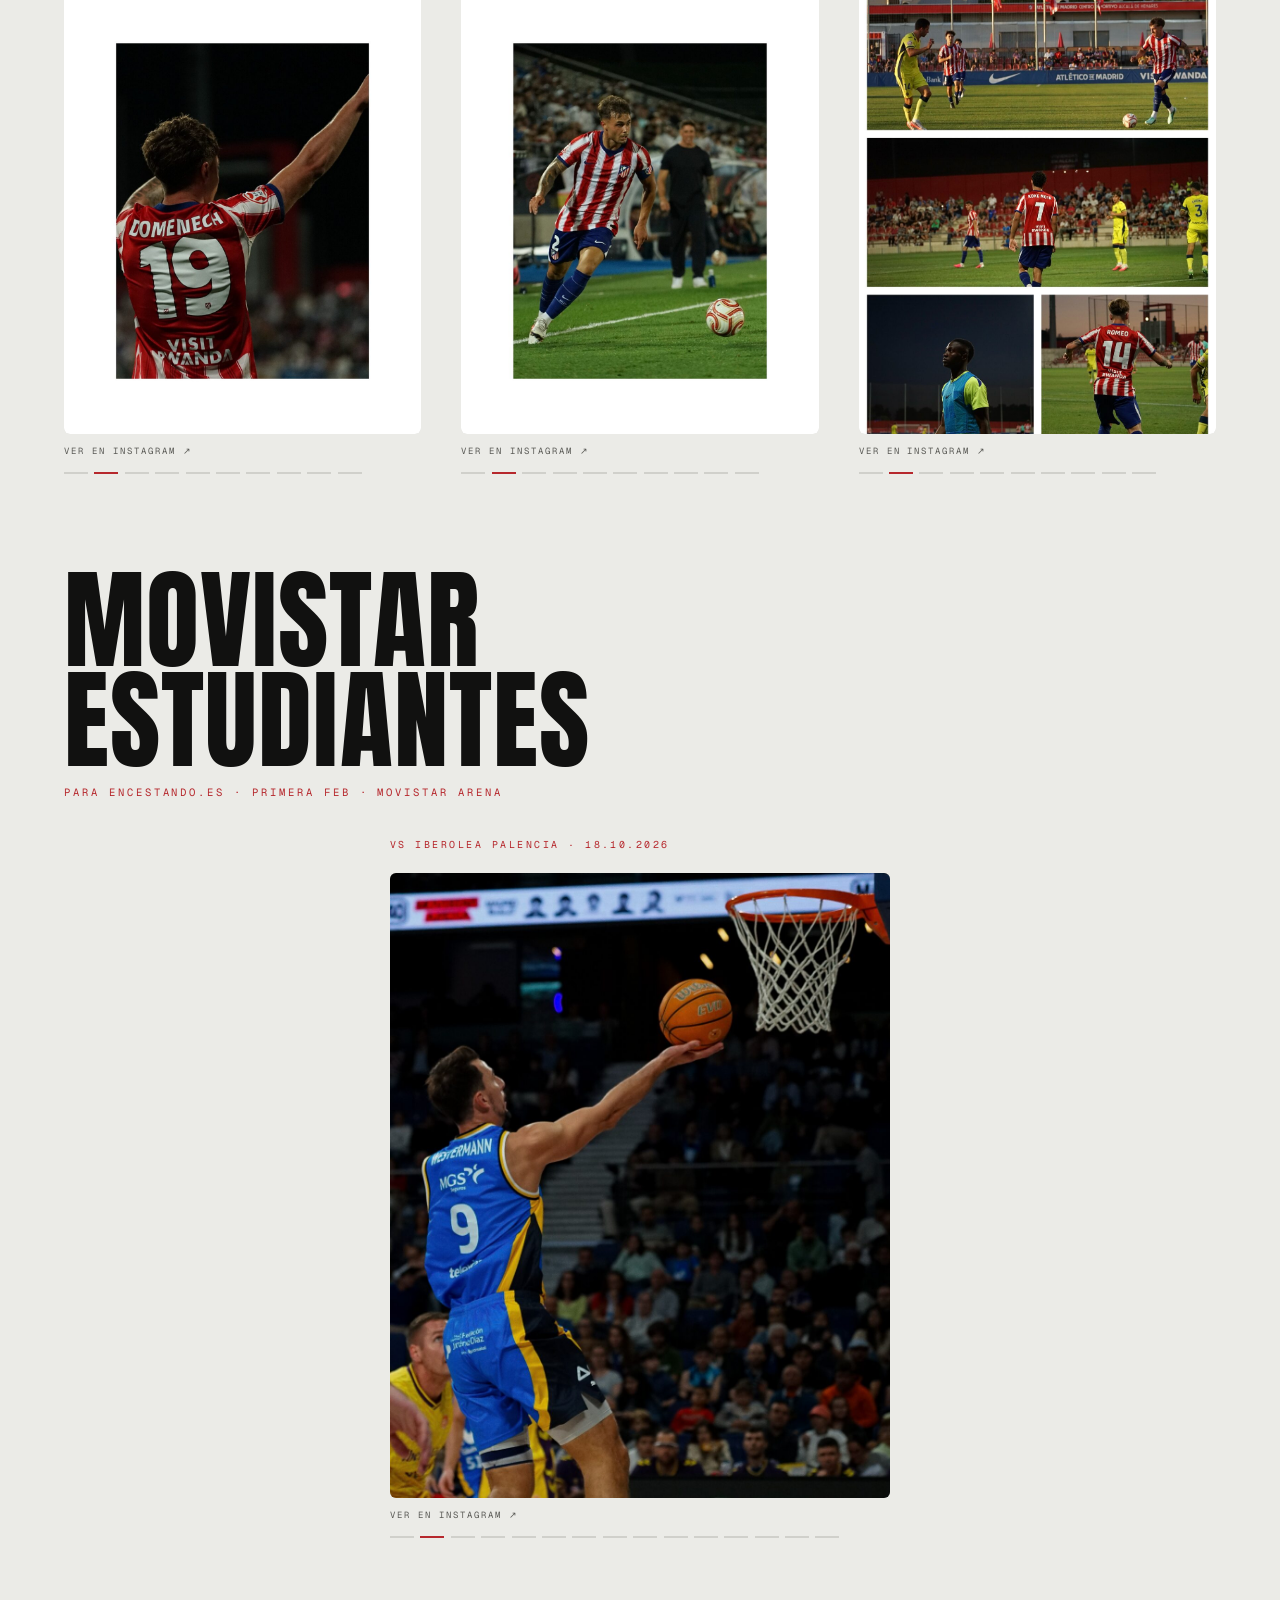
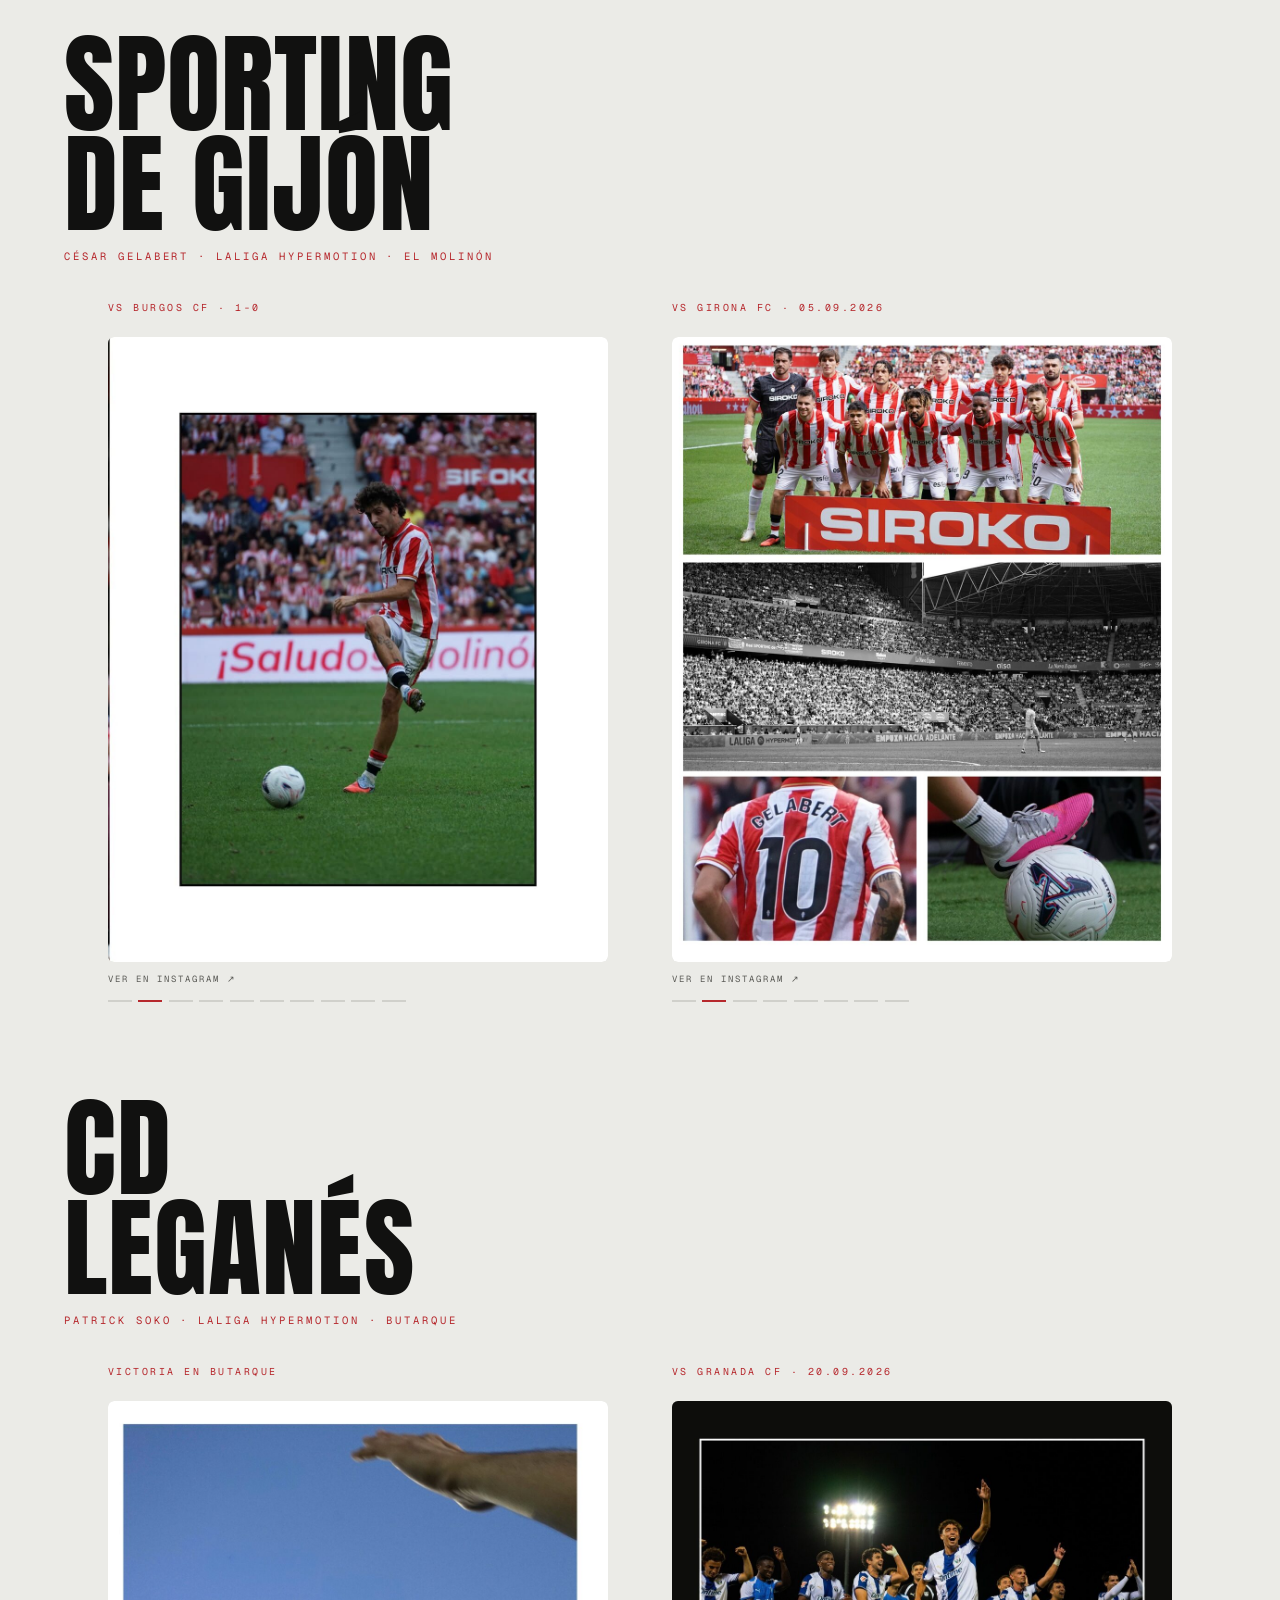
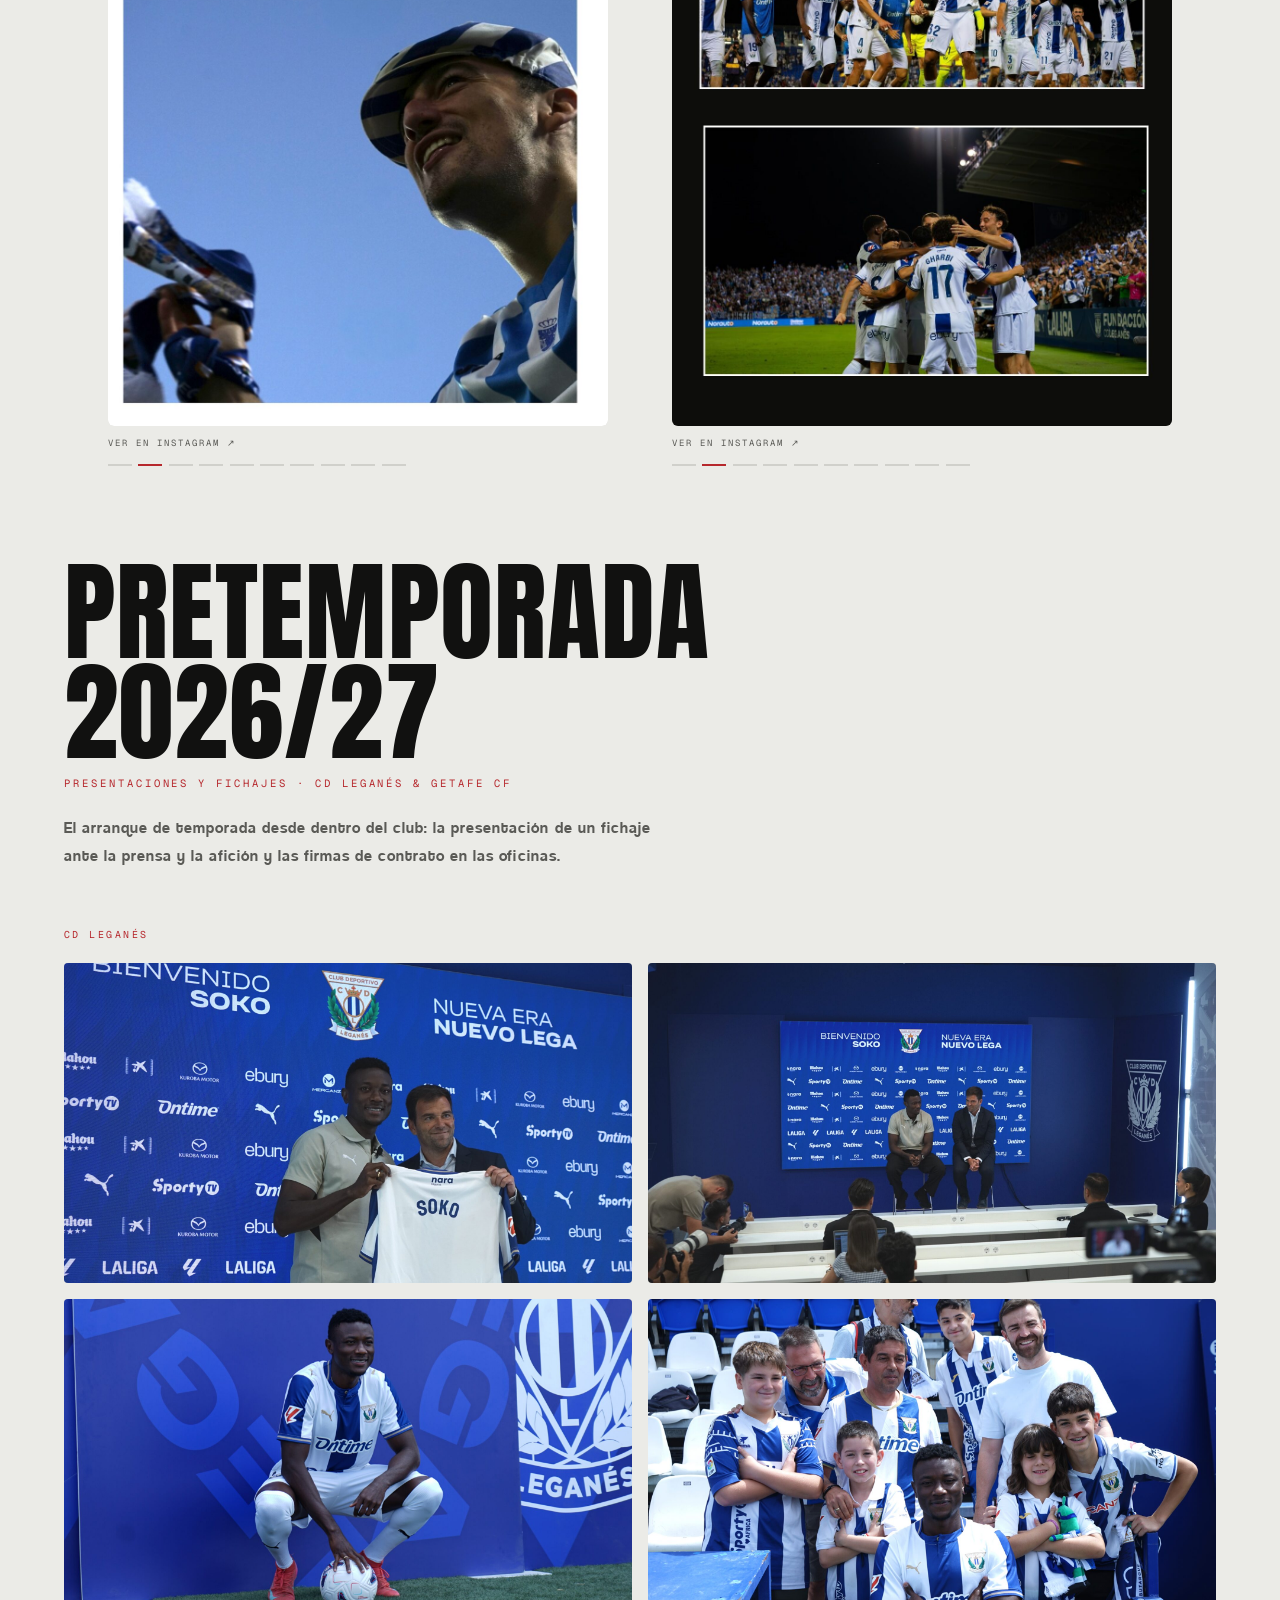
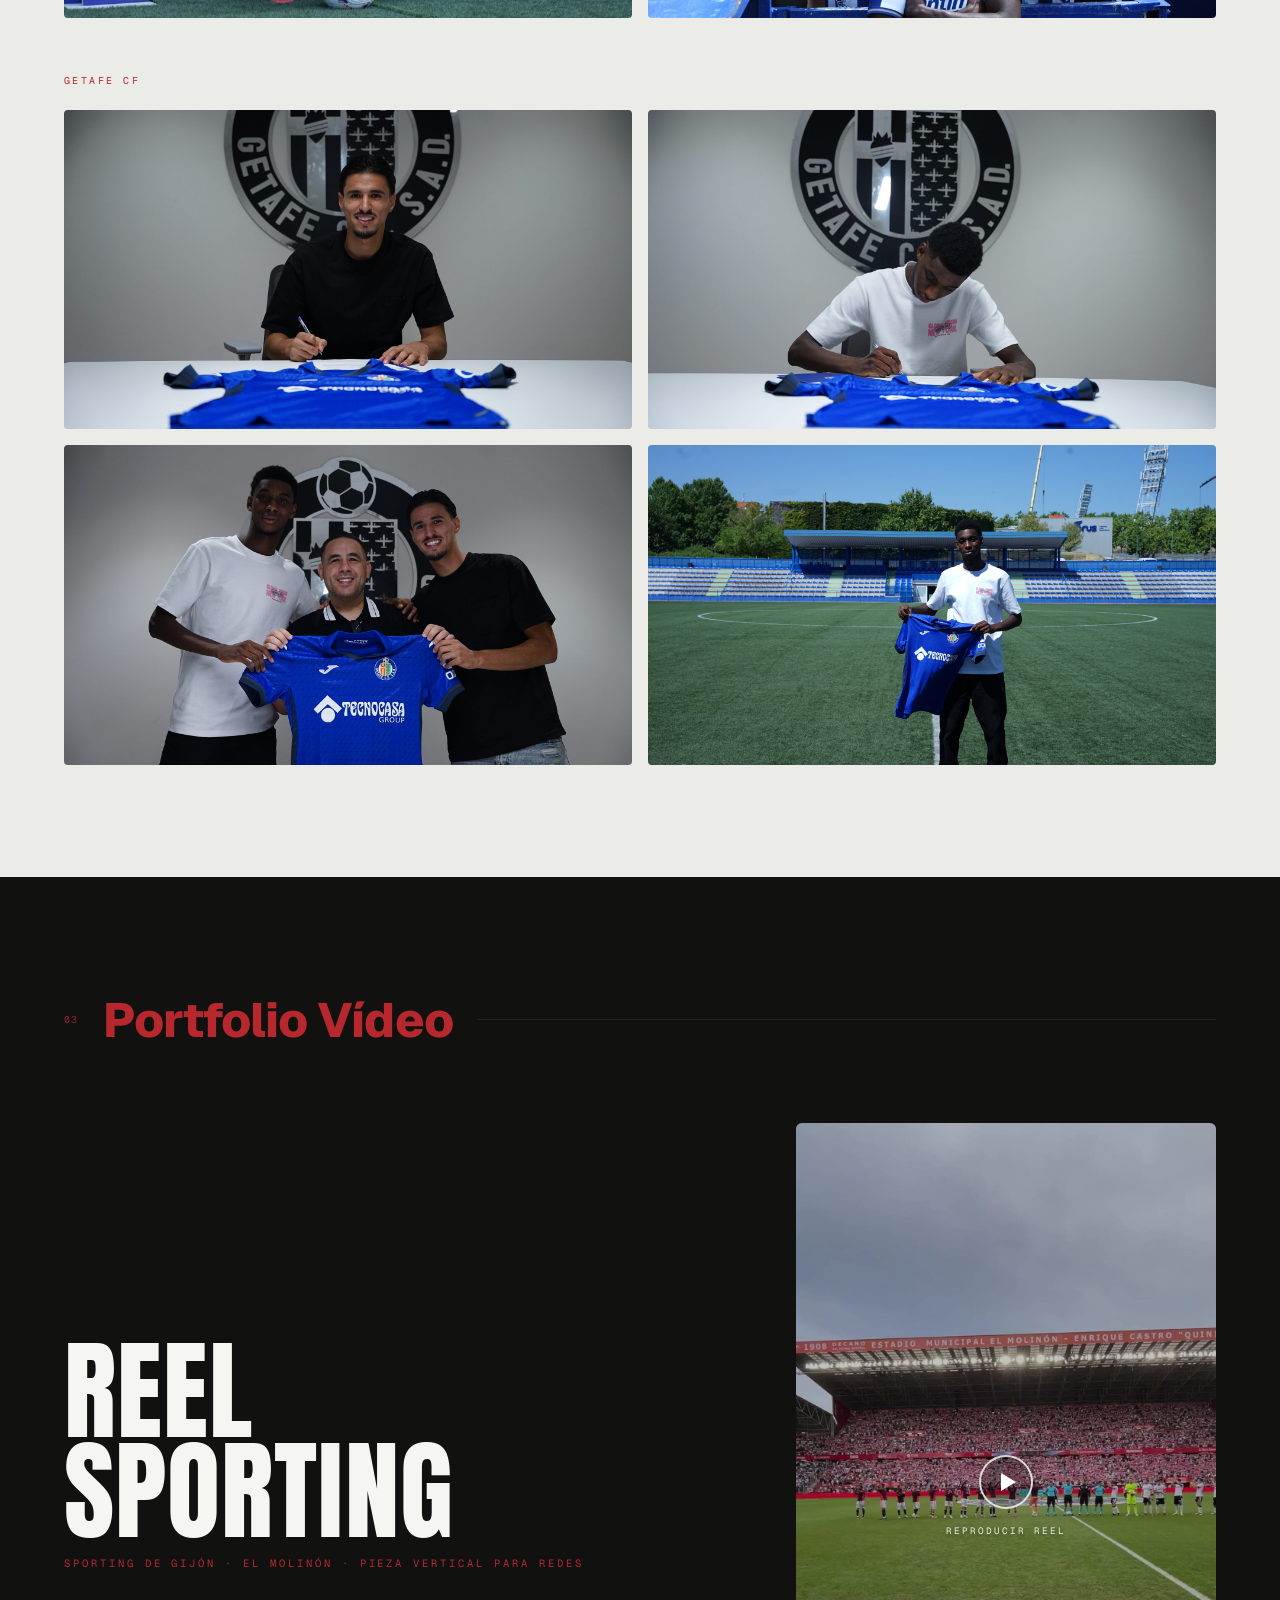
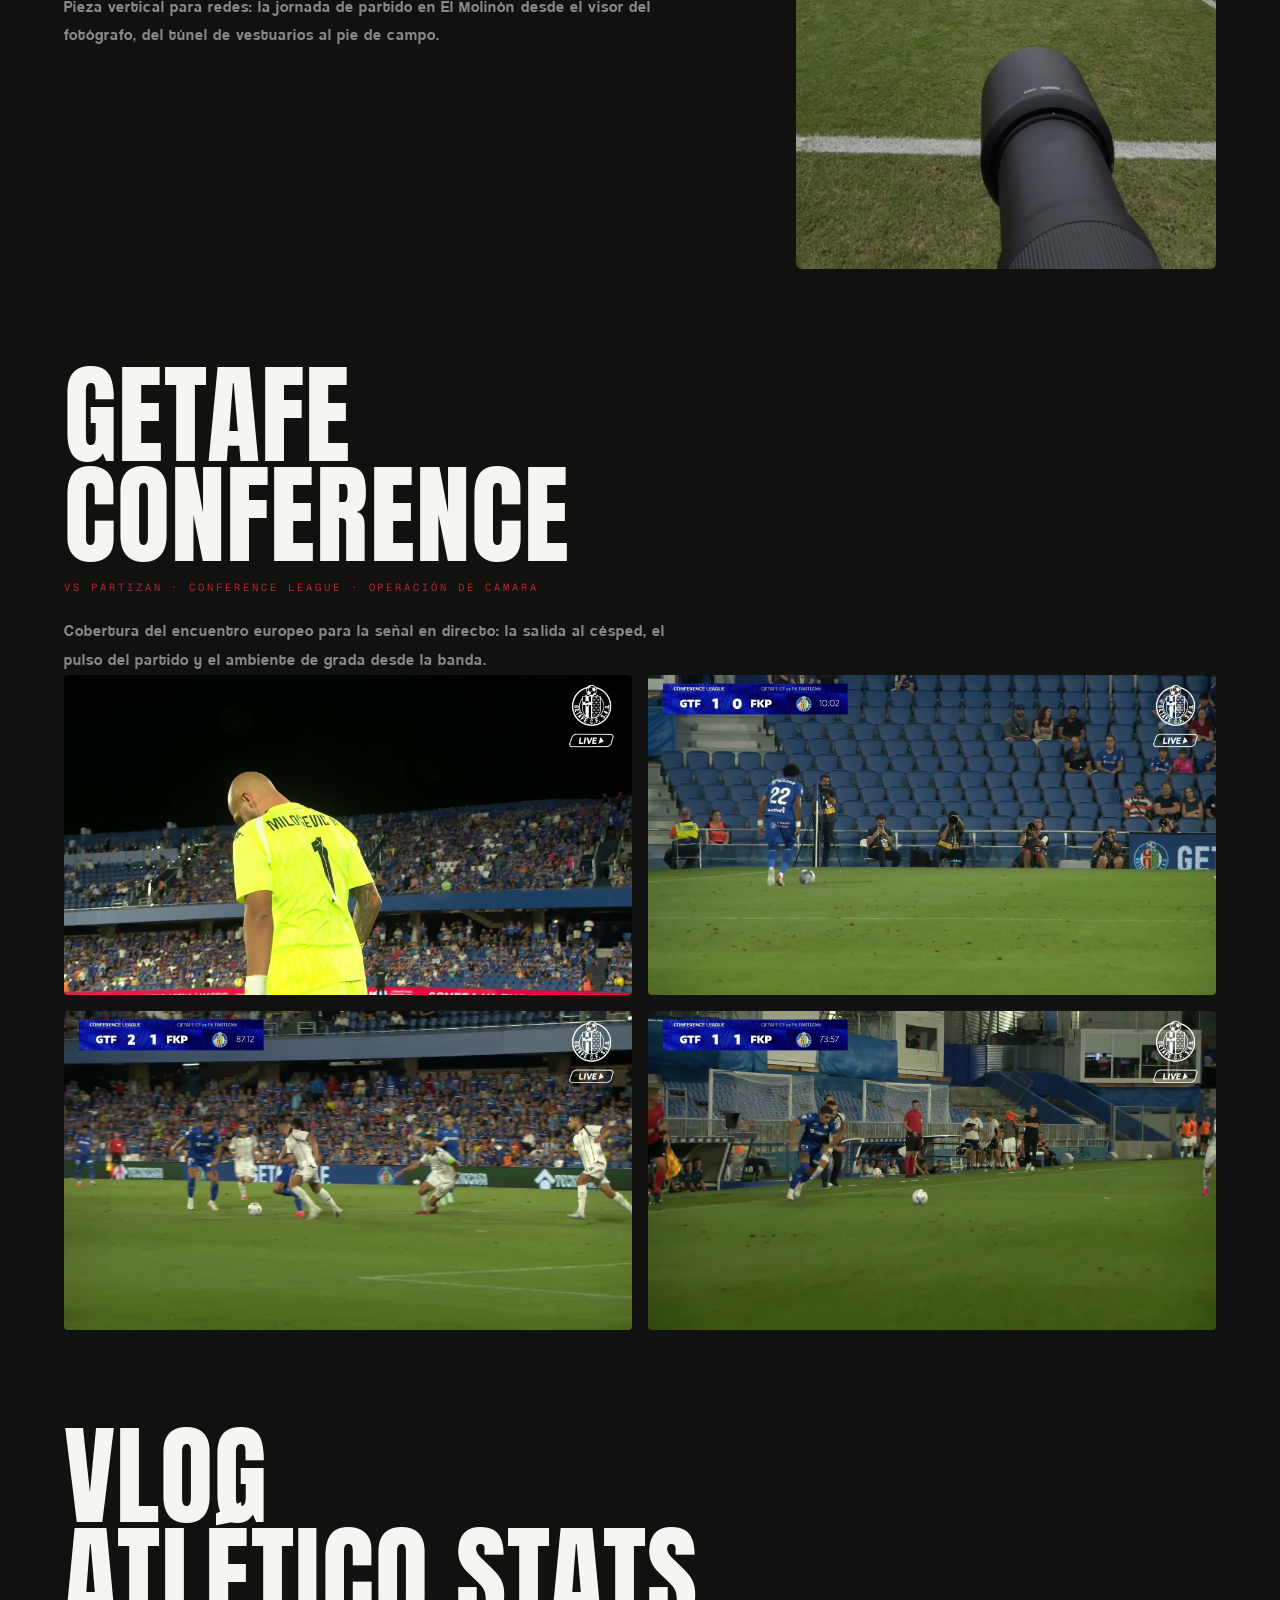
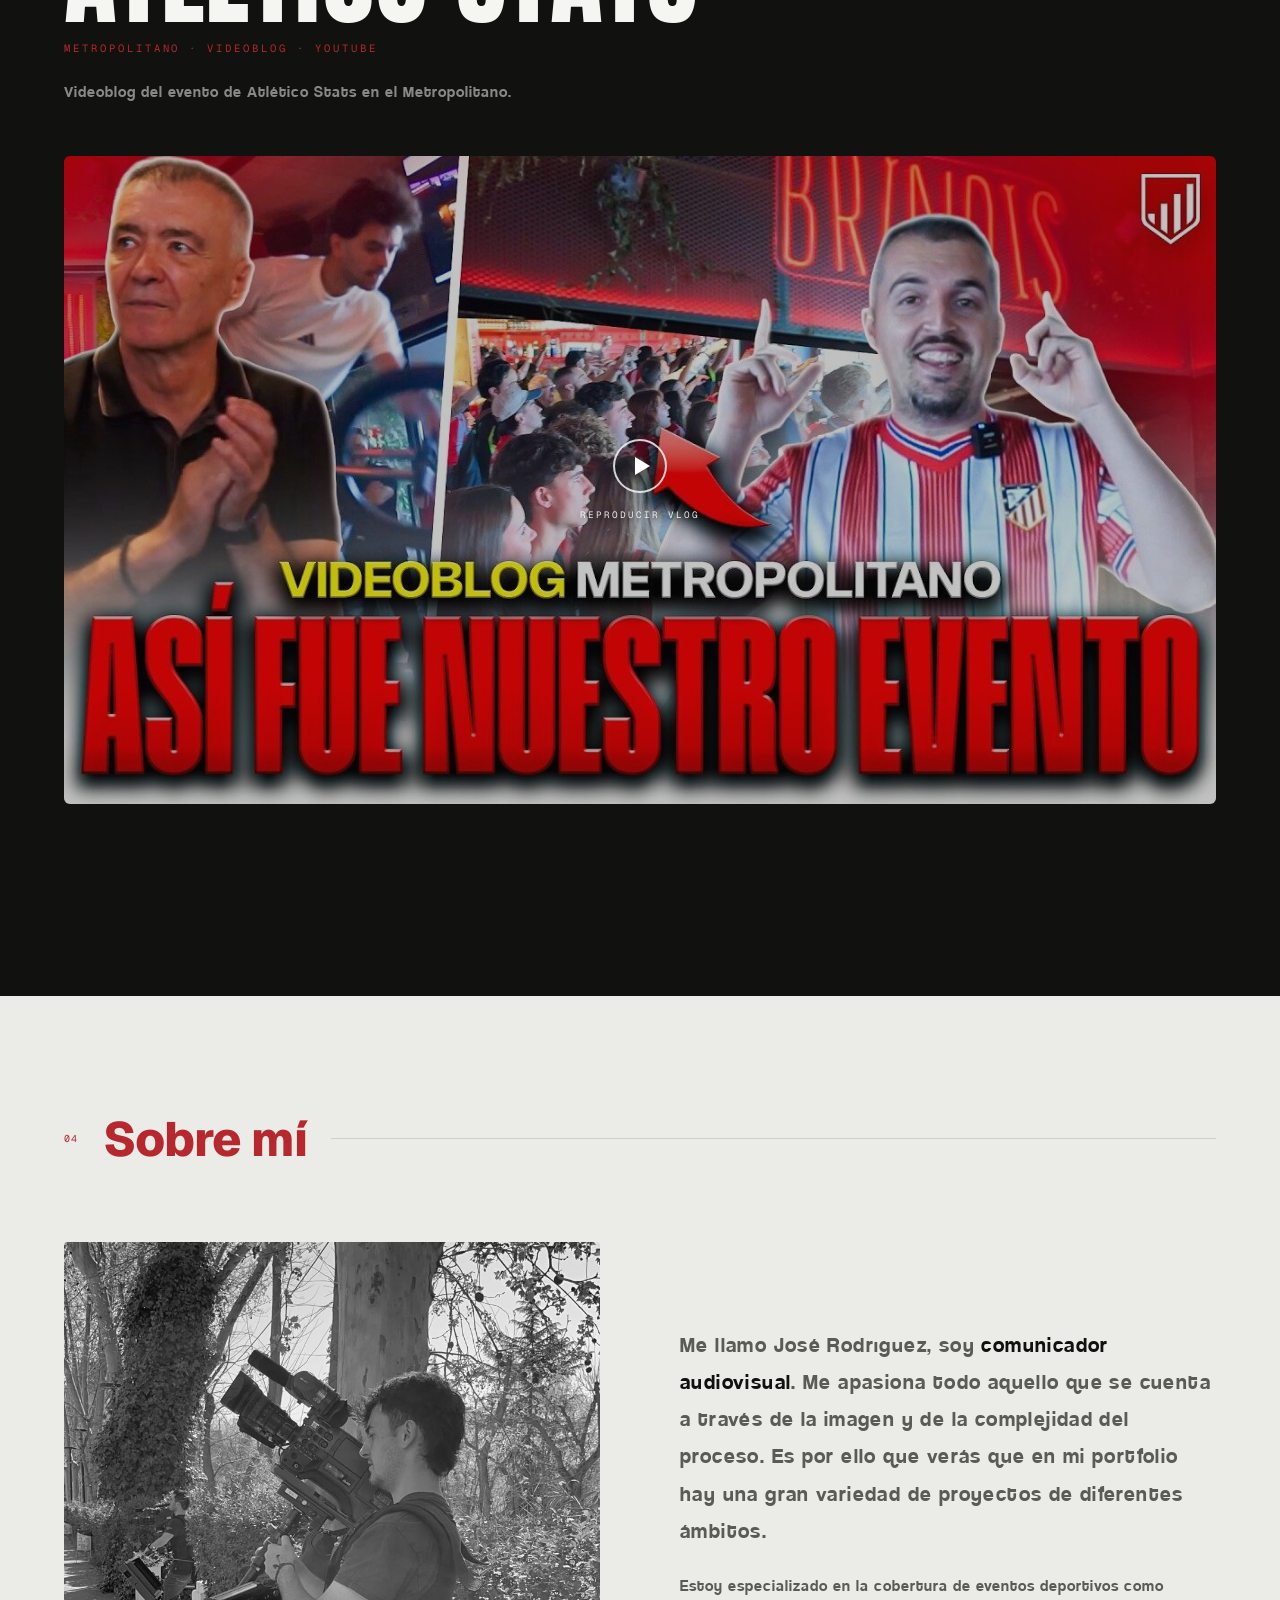
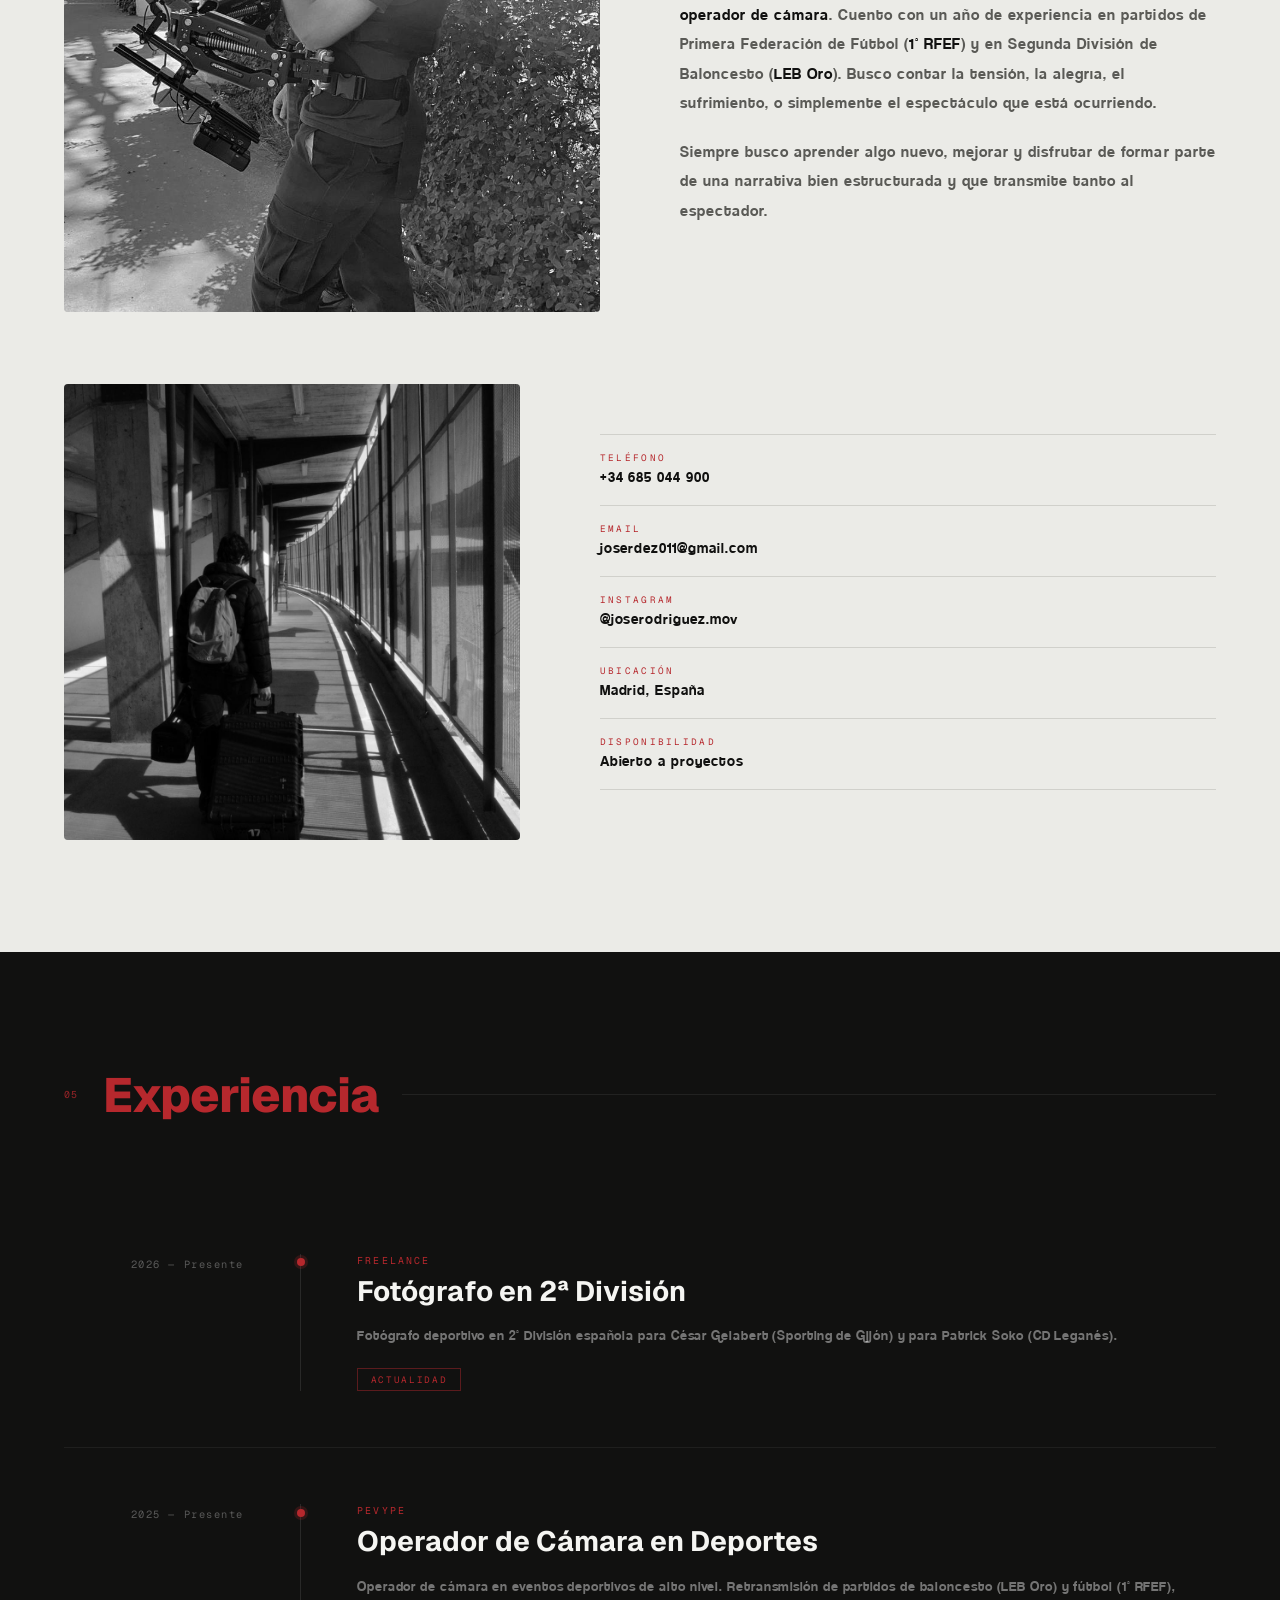
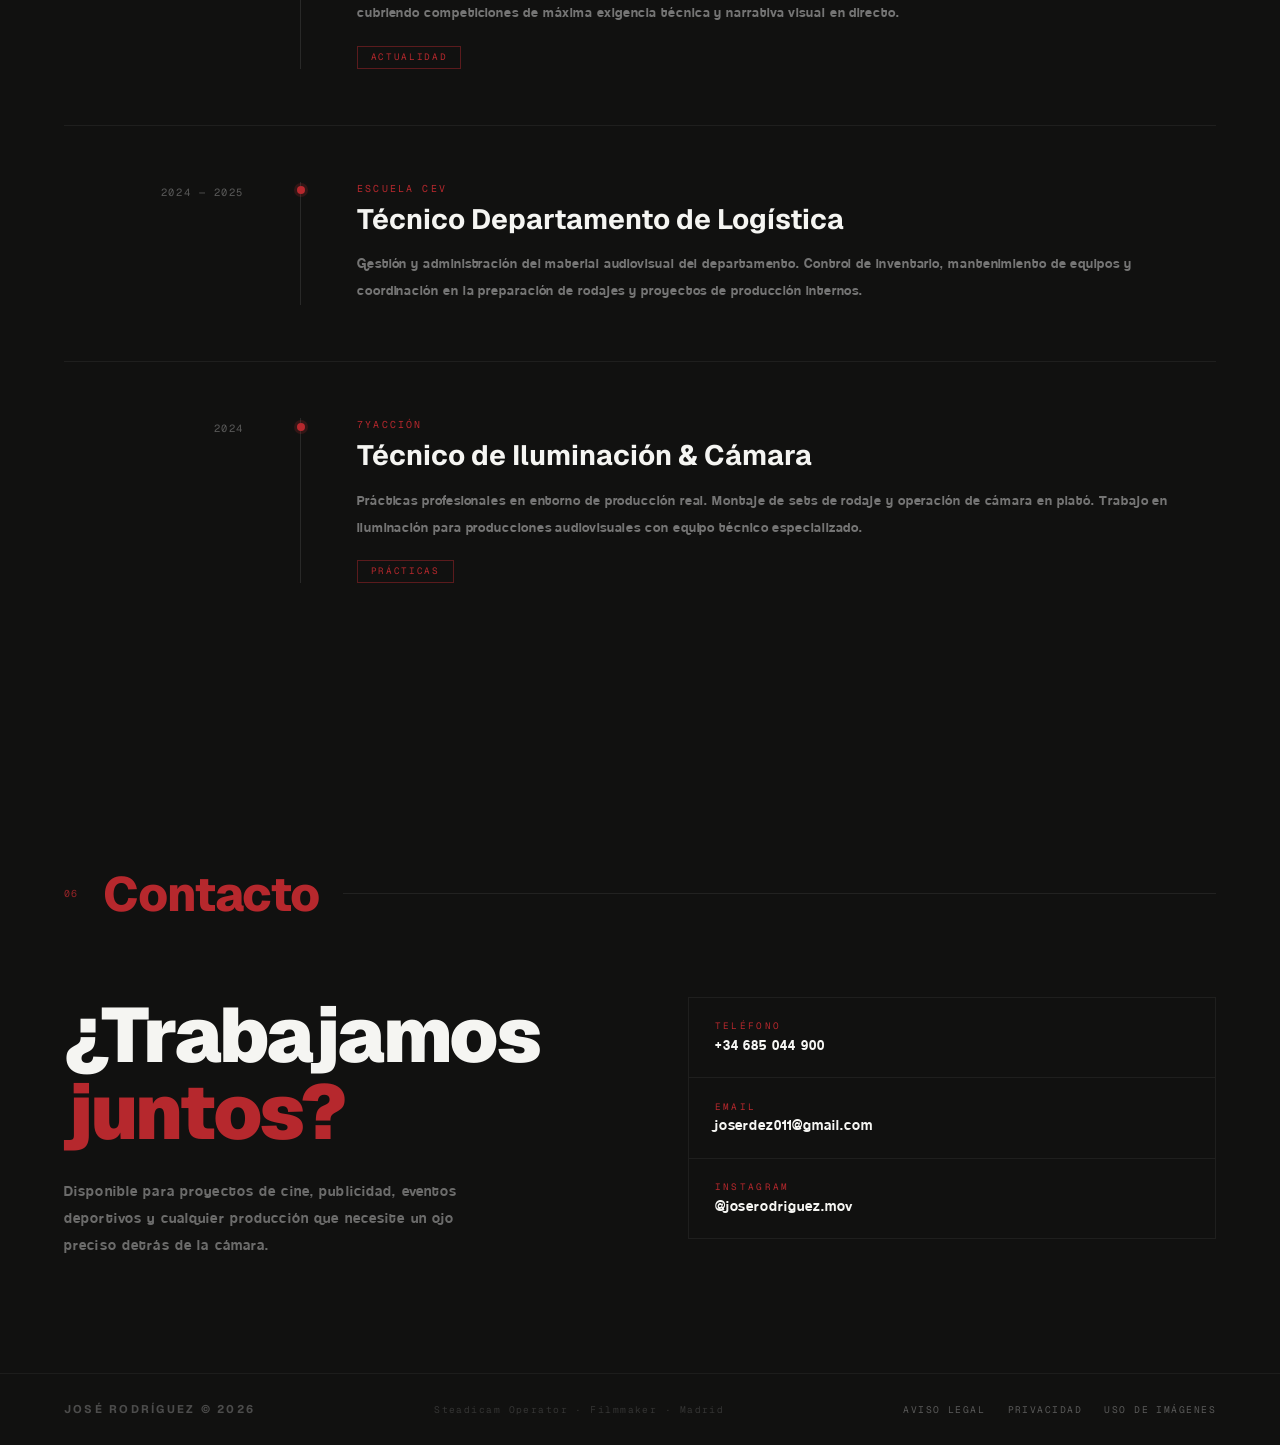
==== commit 3bc14389: "Añade Movistar Estudiantes al portfolio de foto Post de baloncesto para Encestando.es (vs Iberolea P" ====
--- a/index.html
+++ b/index.html
@@ -536,6 +536,7 @@
     .post-pair { display: grid; grid-template-columns: repeat(2, minmax(0, 500px)); gap: 4rem; justify-content: center; }
     .post-pair .pf-cat { margin-top: 2.5rem; }
     .post-pair--trio { grid-template-columns: repeat(3, minmax(0, 420px)); gap: 2.5rem; }
+    .post-pair--solo { grid-template-columns: minmax(0, 500px); }
     .pf-cat a { color: inherit; text-underline-offset: 3px; }
     /* Etiqueta de categoría: separa el portfolio de foto por reportaje
        (CD Leganés, Getafe CF) en lugar de mezclarlo todo. */
@@ -1038,7 +1039,7 @@
     <div class="s-rule"></div>
   </div>
 
-  <p class="pf-intro">Cobertura fotográfica de fútbol profesional: partido a pie de campo, presentaciones de jugadores y sala de prensa.</p>
+  <p class="pf-intro">Cobertura fotográfica de fútbol y baloncesto profesional: partido a pie de campo, presentaciones de jugadores y sala de prensa.</p>
 
   <!-- ── POSTS DE INSTAGRAM POR CLUB ─────────────────────────────────────────
        Cada post es un carrusel igual que el de portada (flechas, puntos, pase
@@ -1152,6 +1153,59 @@
         <button class="hc-dot" type="button" aria-label="Ir a la fotografía 8 de 10"></button>
         <button class="hc-dot" type="button" aria-label="Ir a la fotografía 9 de 10"></button>
         <button class="hc-dot" type="button" aria-label="Ir a la fotografía 10 de 10"></button>
+      </div>
+    </div>
+  </div>
+
+  <!-- Movistar Estudiantes: baloncesto, post para Encestando.es. Un solo
+       carrusel, centrado. -->
+  <div class="vfeat" style="margin-top: 6rem;">
+    <h3 class="vfeat-title">Movistar<br>Estudiantes<span>Para Encestando.es · Primera FEB · Movistar Arena</span></h3>
+  </div>
+
+  <div class="post-pair post-pair--solo">
+    <div class="hero-carousel" aria-roledescription="carrusel" aria-label="Movistar Estudiantes — Iberolea Palencia">
+      <p class="pf-cat">vs Iberolea Palencia · 18.10.2026</p>
+      <div class="hc-frame">
+        <a class="hc-link" href="https://www.instagram.com/p/Deq_iP9jb80/" target="_blank" rel="noopener" aria-label="Ver la publicación completa en Instagram">
+          <div class="hc-stage">
+            <img class="hc-slide is-active" src="resources/fotografias/estudiantes-palencia-01.jpg" alt="Movistar Estudiantes — Iberolea Palencia, fotografía 1 de 15" loading="lazy">
+            <img class="hc-slide" src="resources/fotografias/estudiantes-palencia-02.jpg" alt="Movistar Estudiantes — Iberolea Palencia, fotografía 2 de 15" loading="lazy">
+            <img class="hc-slide" src="resources/fotografias/estudiantes-palencia-03.jpg" alt="Movistar Estudiantes — Iberolea Palencia, fotografía 3 de 15" loading="lazy">
+            <img class="hc-slide" src="resources/fotografias/estudiantes-palencia-04.jpg" alt="Movistar Estudiantes — Iberolea Palencia, fotografía 4 de 15" loading="lazy">
+            <img class="hc-slide" src="resources/fotografias/estudiantes-palencia-05.jpg" alt="Movistar Estudiantes — Iberolea Palencia, fotografía 5 de 15" loading="lazy">
+            <img class="hc-slide" src="resources/fotografias/estudiantes-palencia-06.jpg" alt="Movistar Estudiantes — Iberolea Palencia, fotografía 6 de 15" loading="lazy">
+            <img class="hc-slide" src="resources/fotografias/estudiantes-palencia-07.jpg" alt="Movistar Estudiantes — Iberolea Palencia, fotografía 7 de 15" loading="lazy">
+            <img class="hc-slide" src="resources/fotografias/estudiantes-palencia-08.jpg" alt="Movistar Estudiantes — Iberolea Palencia, fotografía 8 de 15" loading="lazy">
+            <img class="hc-slide" src="resources/fotografias/estudiantes-palencia-09.jpg" alt="Movistar Estudiantes — Iberolea Palencia, fotografía 9 de 15" loading="lazy">
+            <img class="hc-slide" src="resources/fotografias/estudiantes-palencia-10.jpg" alt="Movistar Estudiantes — Iberolea Palencia, fotografía 10 de 15" loading="lazy">
+            <img class="hc-slide" src="resources/fotografias/estudiantes-palencia-11.jpg" alt="Movistar Estudiantes — Iberolea Palencia, fotografía 11 de 15" loading="lazy">
+            <img class="hc-slide" src="resources/fotografias/estudiantes-palencia-12.jpg" alt="Movistar Estudiantes — Iberolea Palencia, fotografía 12 de 15" loading="lazy">
+            <img class="hc-slide" src="resources/fotografias/estudiantes-palencia-13.jpg" alt="Movistar Estudiantes — Iberolea Palencia, fotografía 13 de 15" loading="lazy">
+            <img class="hc-slide" src="resources/fotografias/estudiantes-palencia-14.jpg" alt="Movistar Estudiantes — Iberolea Palencia, fotografía 14 de 15" loading="lazy">
+            <img class="hc-slide" src="resources/fotografias/estudiantes-palencia-15.jpg" alt="Movistar Estudiantes — Iberolea Palencia, fotografía 15 de 15" loading="lazy">
+          </div>
+        </a>
+        <button class="hc-arrow hc-prev" type="button" aria-label="Fotografía anterior">‹</button>
+        <button class="hc-arrow hc-next" type="button" aria-label="Fotografía siguiente">›</button>
+      </div>
+      <a class="hc-hint" href="https://www.instagram.com/p/Deq_iP9jb80/" target="_blank" rel="noopener">Ver en Instagram ↗</a>
+      <div class="hc-dots">
+        <button class="hc-dot is-active" type="button" aria-label="Ir a la fotografía 1 de 15"></button>
+        <button class="hc-dot" type="button" aria-label="Ir a la fotografía 2 de 15"></button>
+        <button class="hc-dot" type="button" aria-label="Ir a la fotografía 3 de 15"></button>
+        <button class="hc-dot" type="button" aria-label="Ir a la fotografía 4 de 15"></button>
+        <button class="hc-dot" type="button" aria-label="Ir a la fotografía 5 de 15"></button>
+        <button class="hc-dot" type="button" aria-label="Ir a la fotografía 6 de 15"></button>
+        <button class="hc-dot" type="button" aria-label="Ir a la fotografía 7 de 15"></button>
+        <button class="hc-dot" type="button" aria-label="Ir a la fotografía 8 de 15"></button>
+        <button class="hc-dot" type="button" aria-label="Ir a la fotografía 9 de 15"></button>
+        <button class="hc-dot" type="button" aria-label="Ir a la fotografía 10 de 15"></button>
+        <button class="hc-dot" type="button" aria-label="Ir a la fotografía 11 de 15"></button>
+        <button class="hc-dot" type="button" aria-label="Ir a la fotografía 12 de 15"></button>
+        <button class="hc-dot" type="button" aria-label="Ir a la fotografía 13 de 15"></button>
+        <button class="hc-dot" type="button" aria-label="Ir a la fotografía 14 de 15"></button>
+        <button class="hc-dot" type="button" aria-label="Ir a la fotografía 15 de 15"></button>
       </div>
     </div>
   </div>
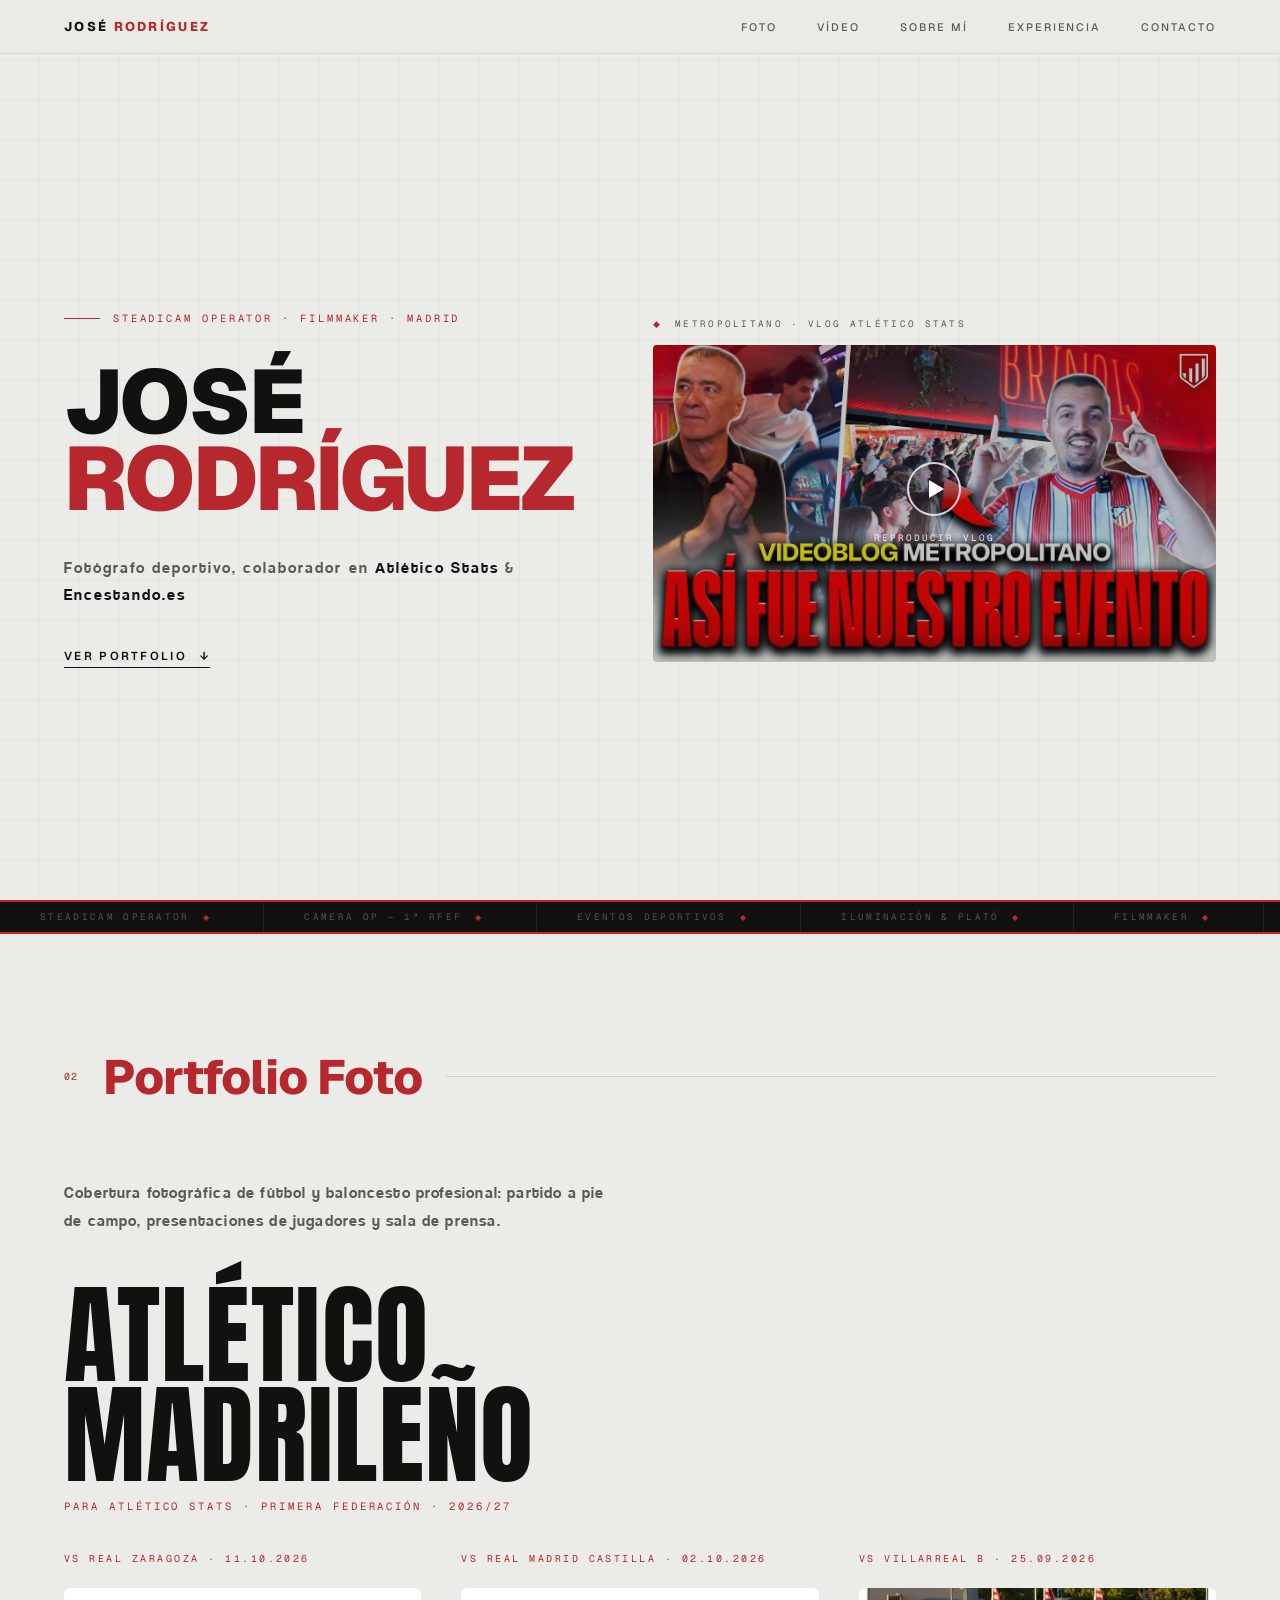
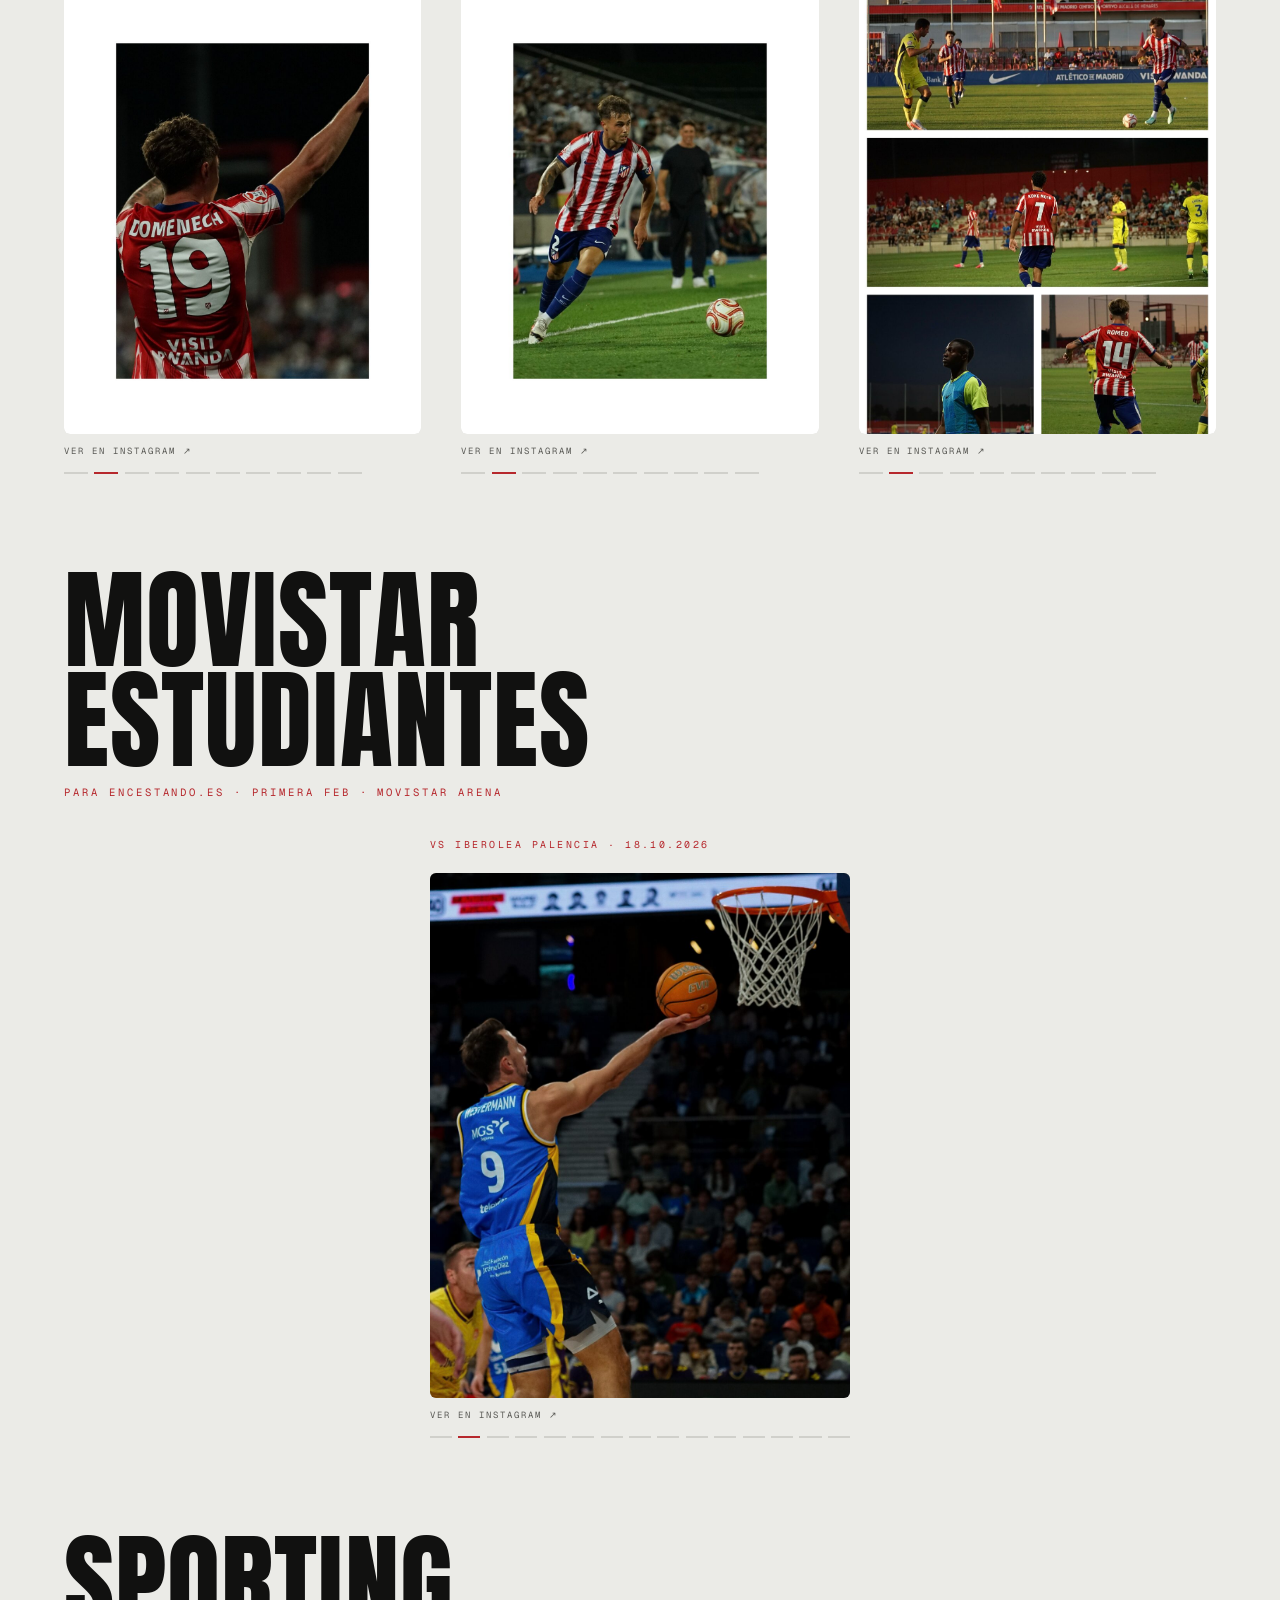
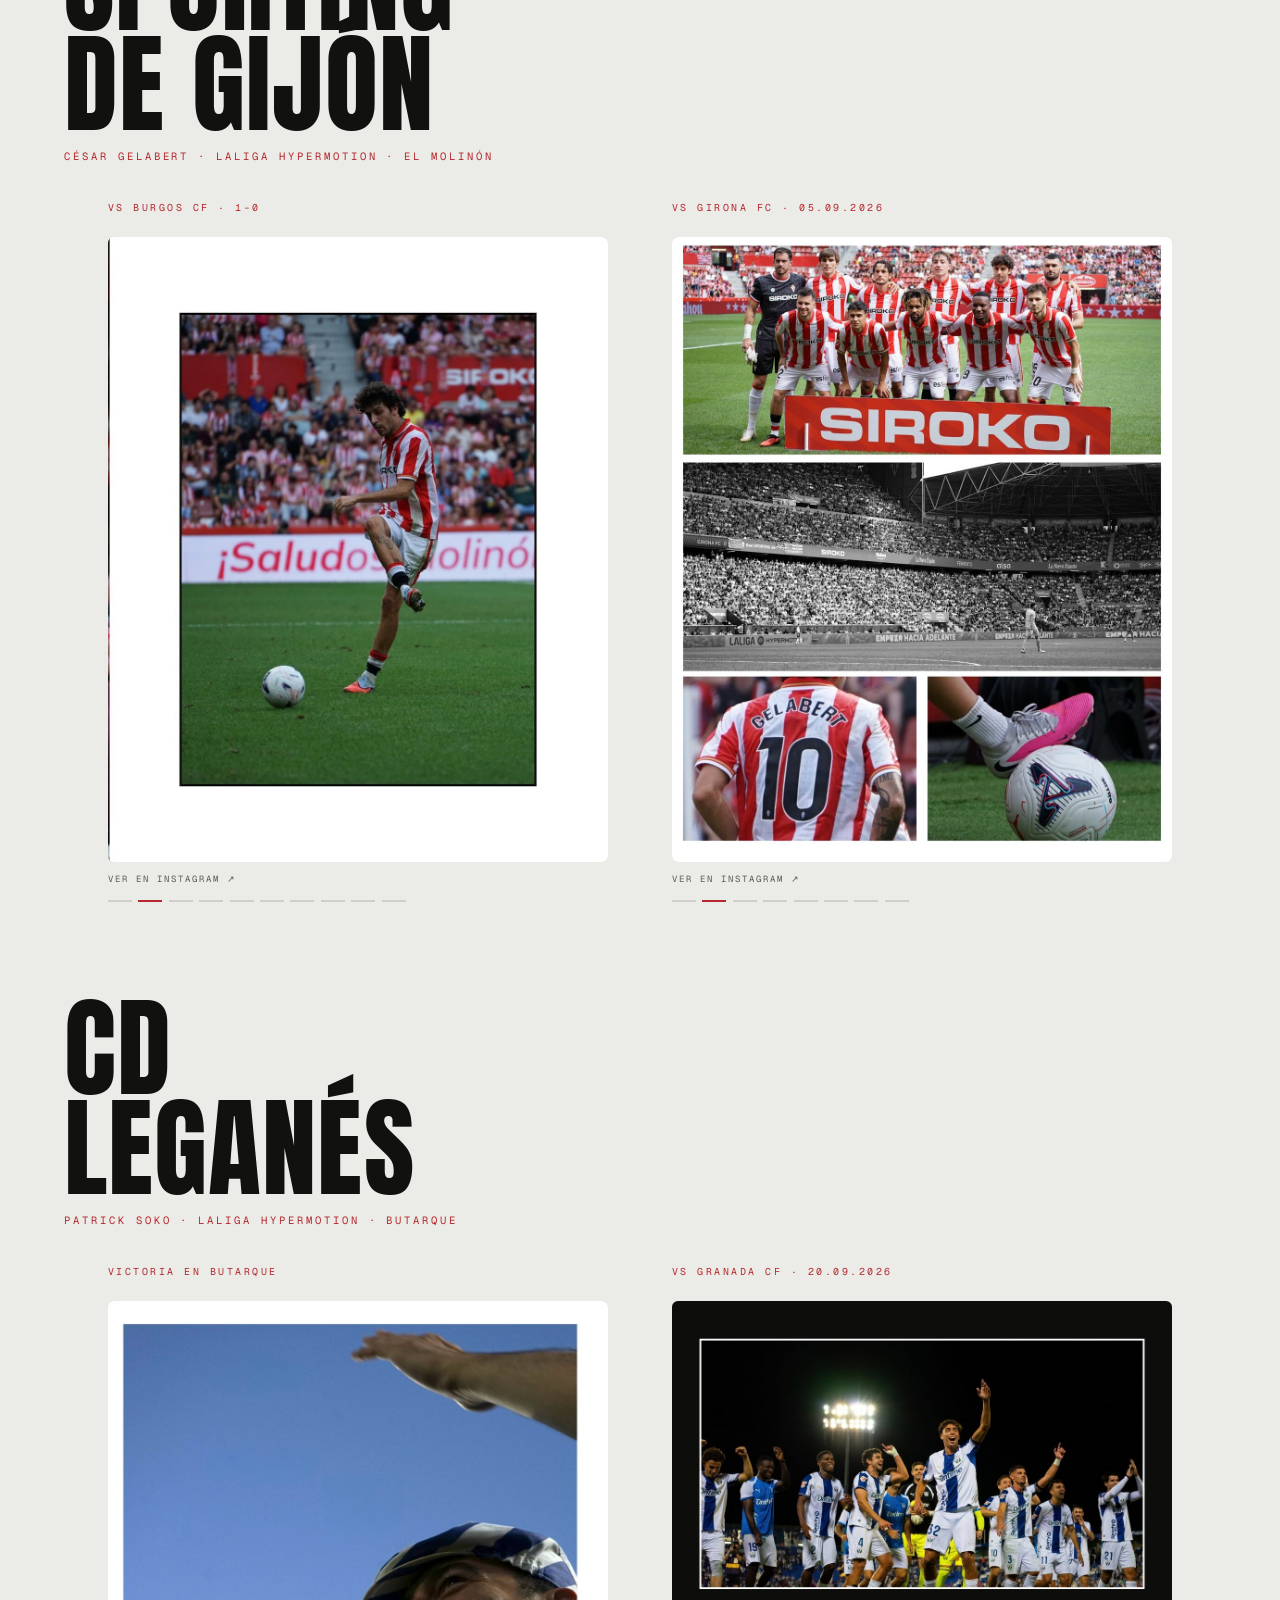
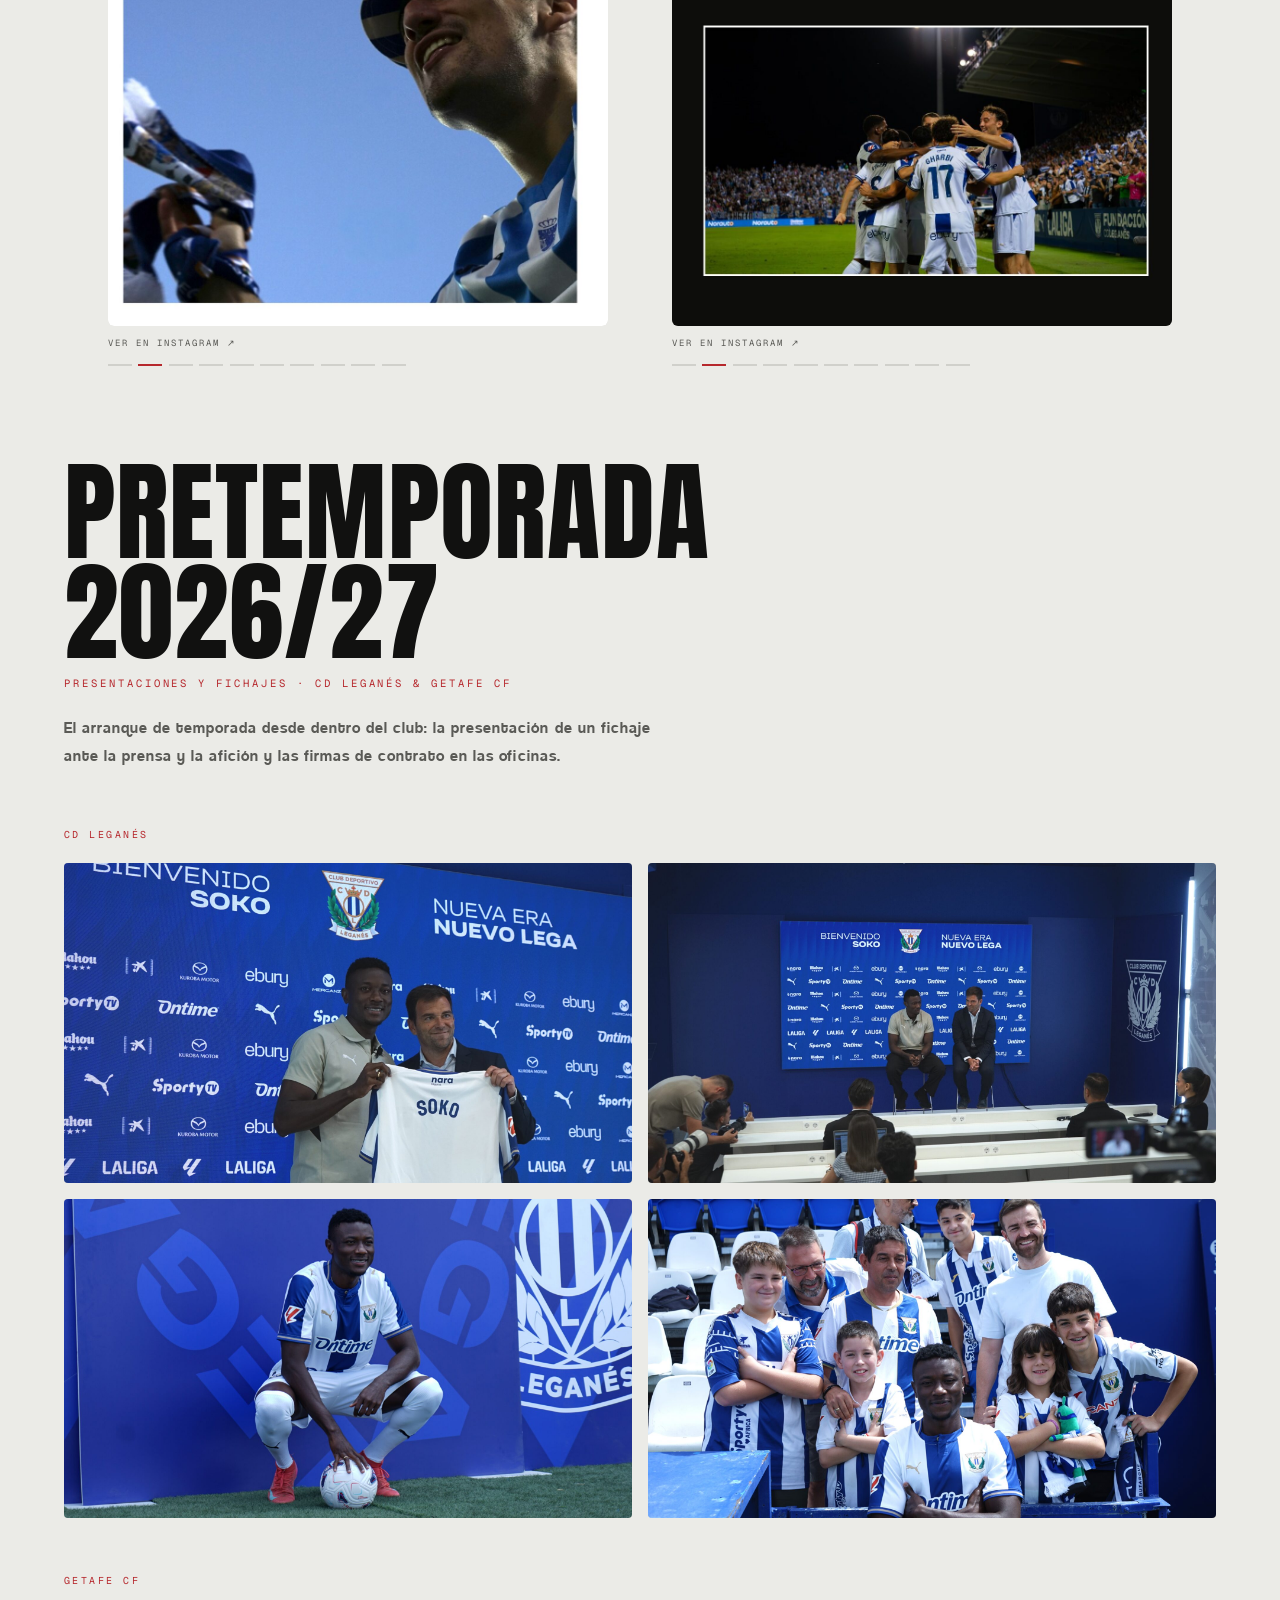
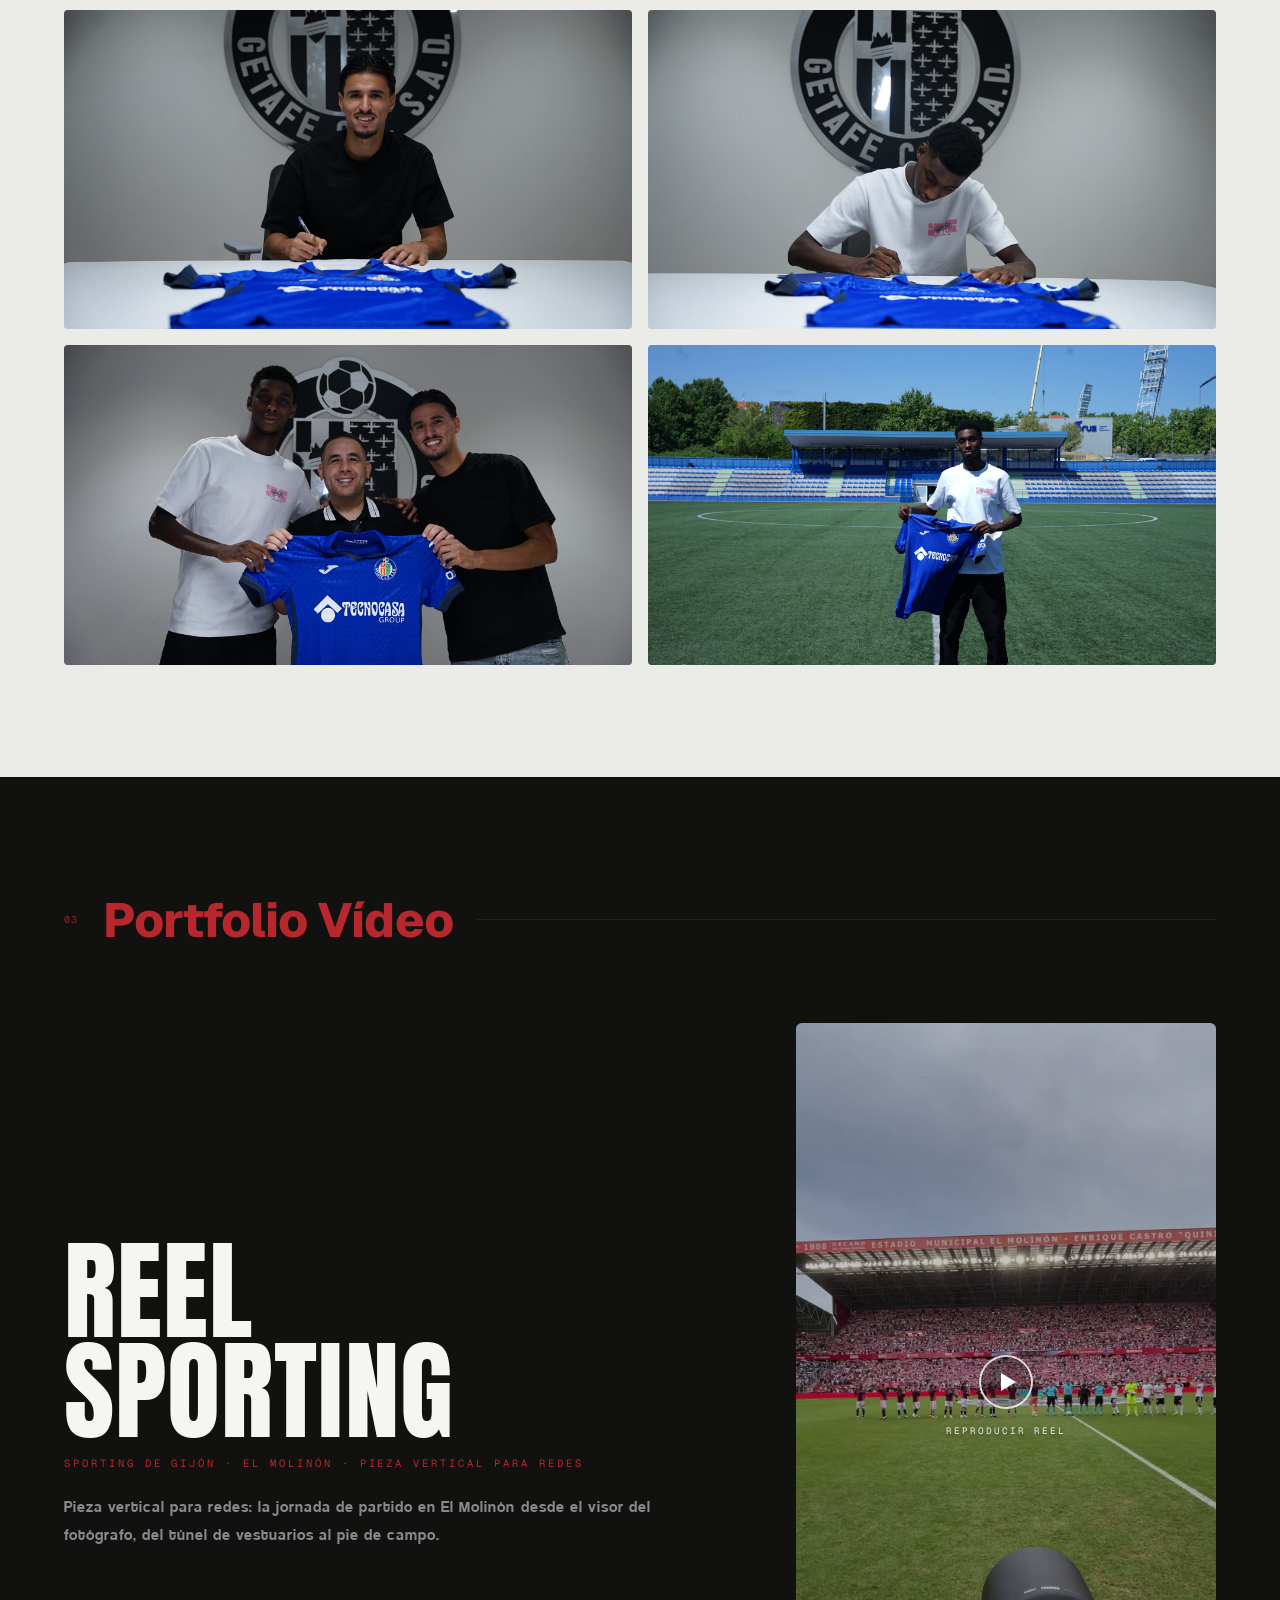
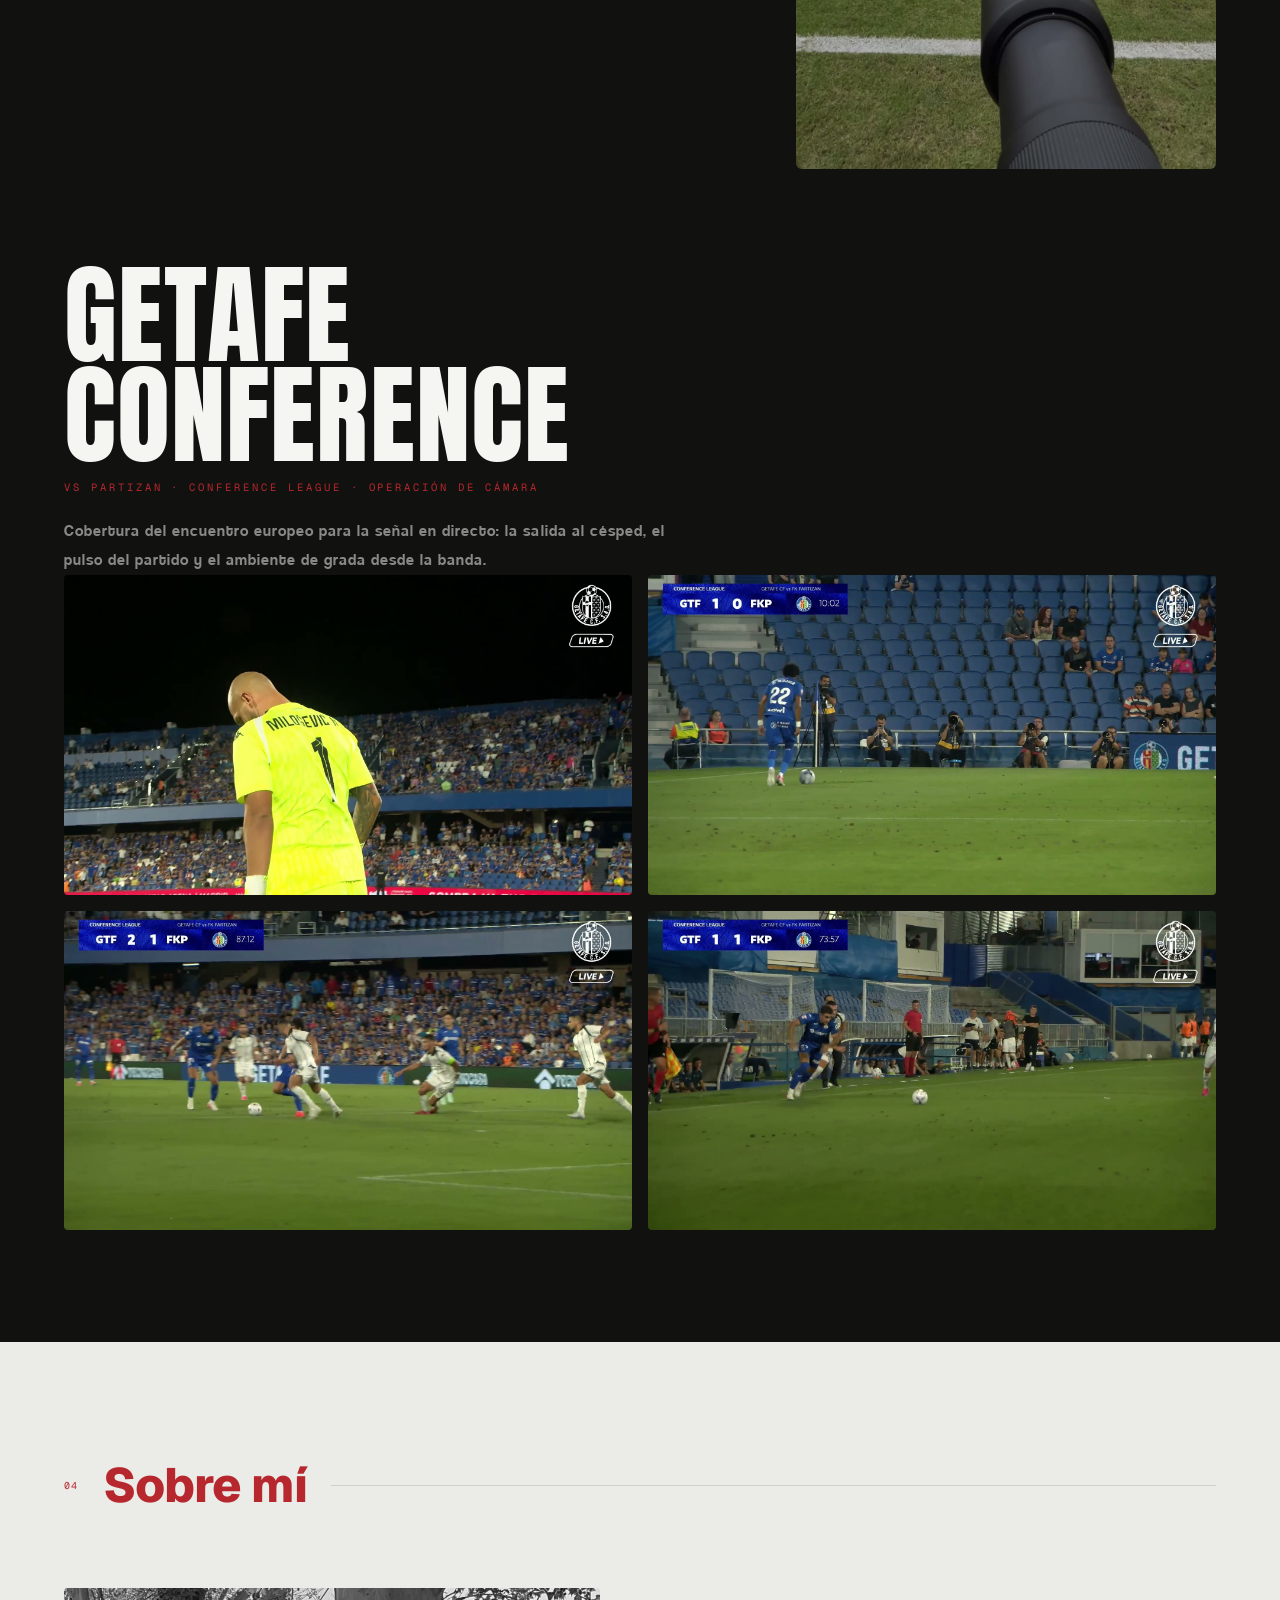
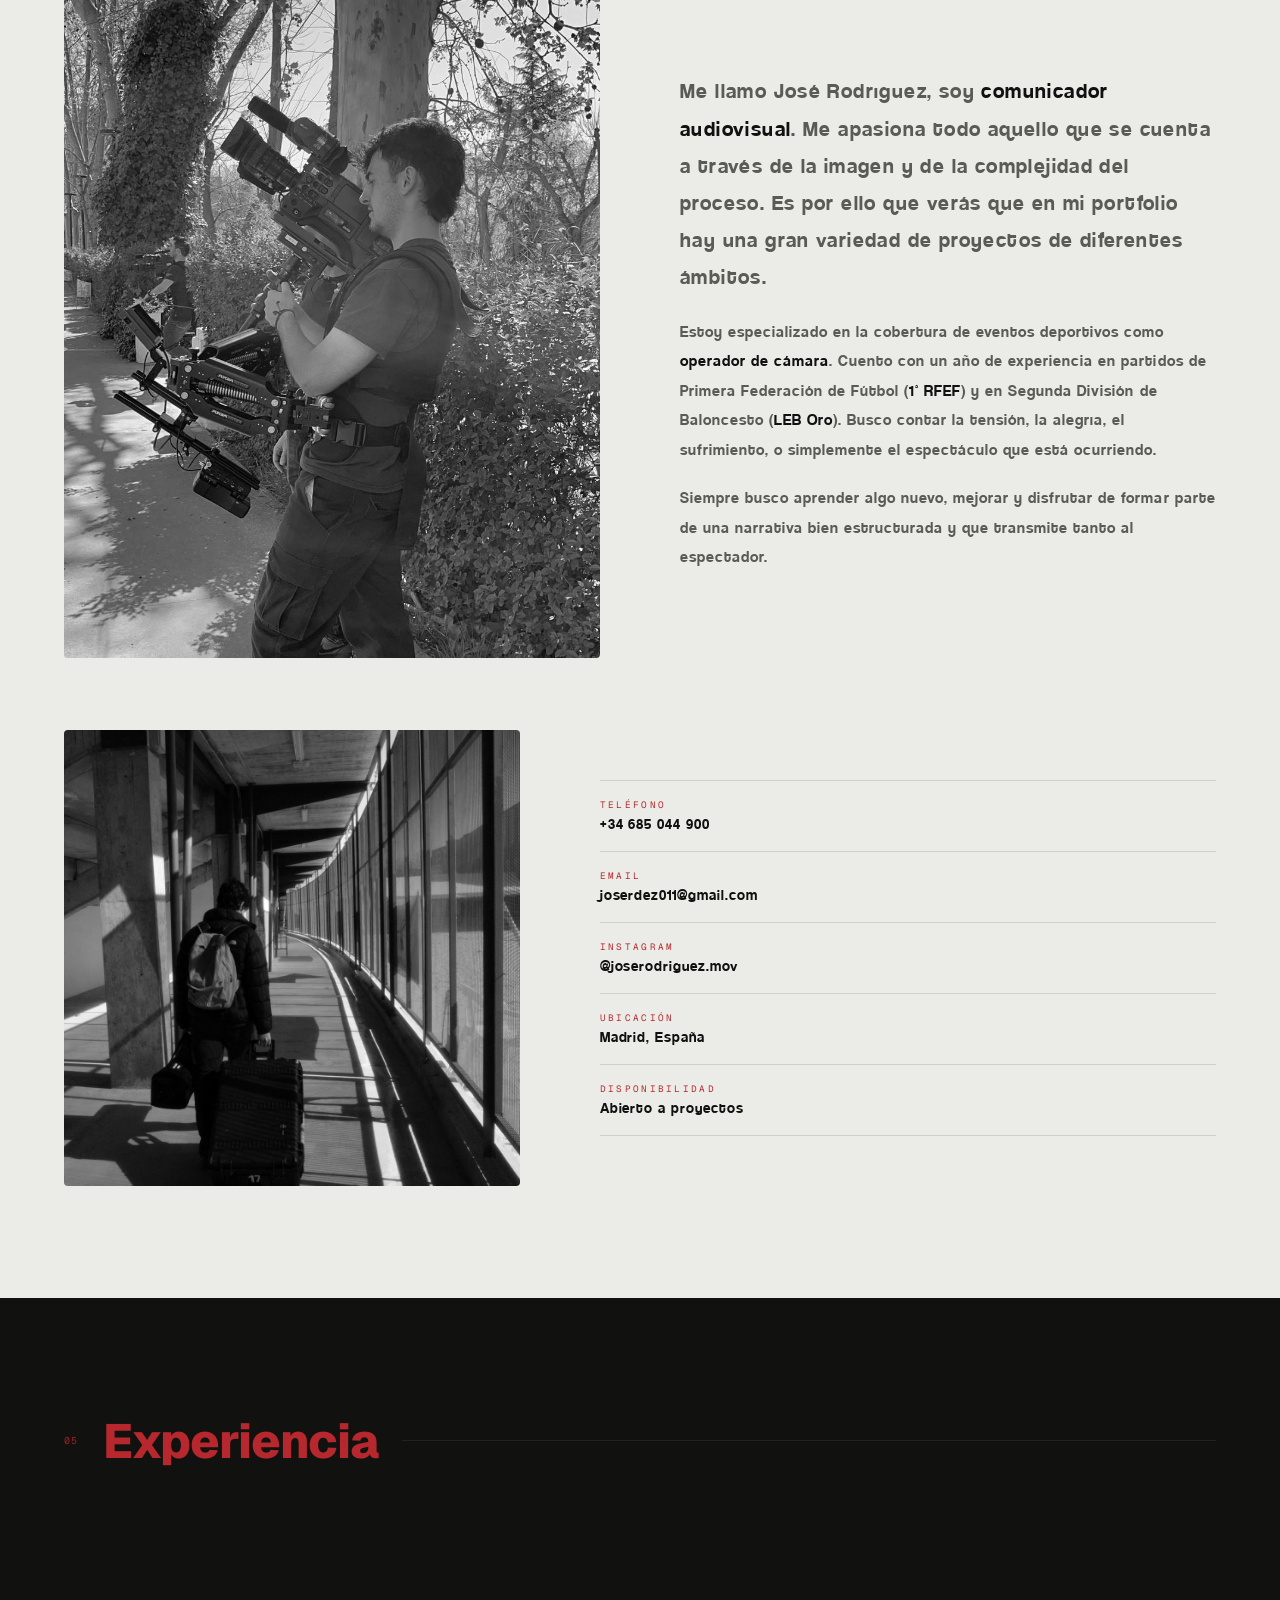
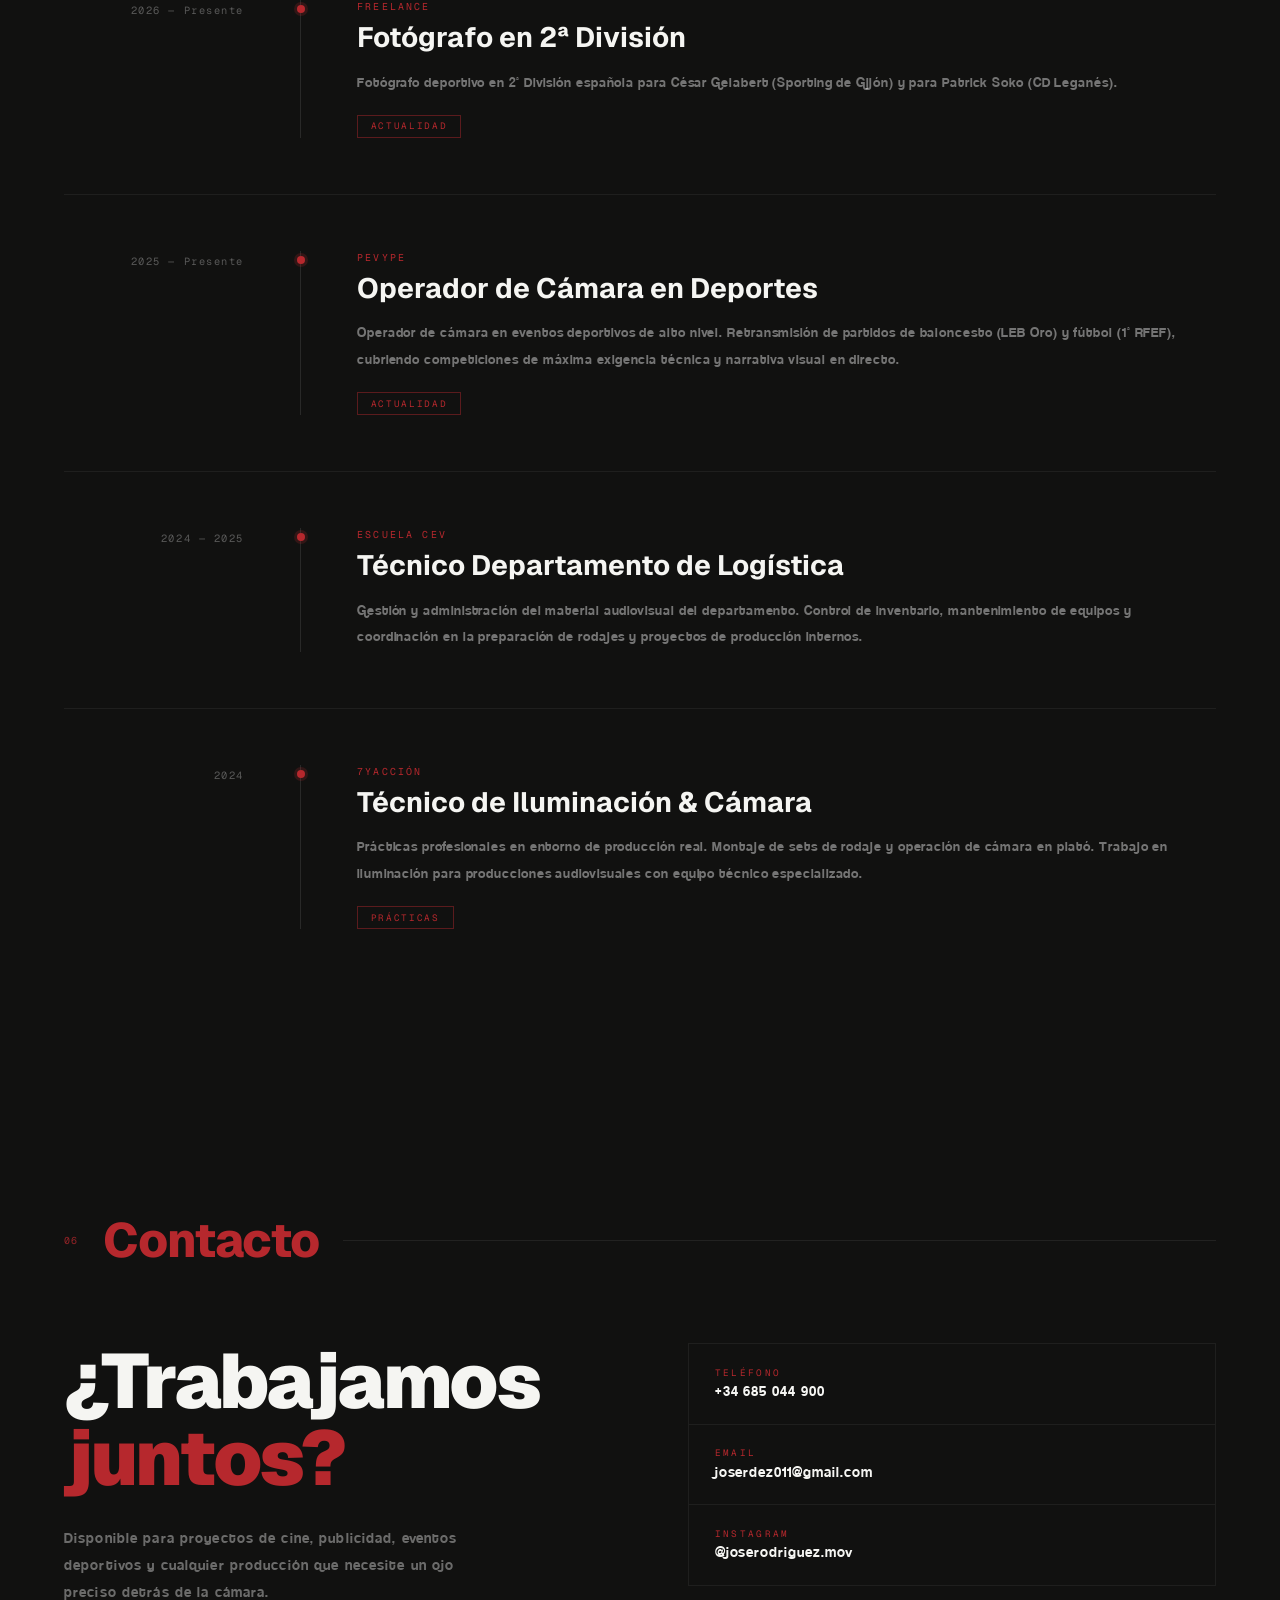
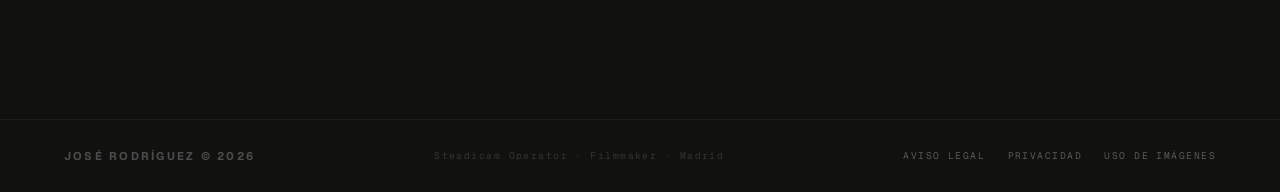
==== commit 7c2af650: "Pone el vlog de Atlético Stats en la portada y ajusta el carrusel de Estudiantes al tamaño de los de" ====
--- a/index.html
+++ b/index.html
@@ -536,7 +536,7 @@
     .post-pair { display: grid; grid-template-columns: repeat(2, minmax(0, 500px)); gap: 4rem; justify-content: center; }
     .post-pair .pf-cat { margin-top: 2.5rem; }
     .post-pair--trio { grid-template-columns: repeat(3, minmax(0, 420px)); gap: 2.5rem; }
-    .post-pair--solo { grid-template-columns: minmax(0, 500px); }
+    .post-pair--solo { grid-template-columns: minmax(0, 420px); }
     .pf-cat a { color: inherit; text-underline-offset: 3px; }
     /* Etiqueta de categoría: separa el portfolio de foto por reportaje
        (CD Leganés, Getafe CF) en lugar de mezclarlo todo. */
@@ -857,20 +857,18 @@
       padding-right: max(4rem, calc(50% - 720px));
     }
 
-    /* Las fotos del carrusel son verticales (4:5). En una sola columna dejaban
-       medio ancho de pantalla vacío en portátil y tablet, y además empujaban la
-       foto por debajo del fold. A partir de 700px el nombre y el carrusel se
-       enfrentan en dos columnas y la portada vuelve a llenarse. */
+    /* En una sola columna el vlog quedaba por debajo del fold. A partir de
+       700px el nombre y el vlog se enfrentan en dos columnas. */
     @media (min-width: 700px) {
       .hero {
         display: grid;
-        grid-template-columns: minmax(0, 1fr) clamp(260px, 28vw, 400px);
+        grid-template-columns: minmax(0, 1fr) clamp(300px, 44vw, 720px);
         align-items: center;
         column-gap: clamp(2rem, 5vw, 5rem);
       }
       /* El nombre ya no dispone del ancho completo: se redimensiona contra su
          columna para no desbordarla. */
-      h1.hero-name { font-size: clamp(2.8rem, 8.4vw, 10rem); }
+      h1.hero-name { font-size: clamp(2.6rem, 7vw, 6.4rem); }
       .hero-showcase { width: 100%; margin-top: 0; }
     }
 
@@ -963,47 +961,17 @@
     <a class="hero-cta" href="#video">Ver portfolio</a>
   </div>
 
-  <!-- ESCAPARATE: carrusel con las diez fotografías del post de Instagram del
-       Sporting — Burgos. Pasa solo cada 5s, se navega con flechas y puntos, y al
-       pulsar una foto se abre la publicación original. Las imágenes están
-       autoalojadas: la portada no contacta con Instagram hasta que se hace clic.
-       La primera va sin loading="lazy" porque es la imagen LCP de la página. -->
+  <!-- ESCAPARATE: vlog de Atlético Stats en el Metropolitano. Miniatura
+       autoalojada y sin loading="lazy" (es la imagen LCP); el <iframe>
+       youtube-nocookie sólo se inserta al pulsar, así la portada no contacta
+       con YouTube hasta entonces. -->
   <div class="hero-showcase">
-    <div class="hero-showcase-label"><span>◆</span> El Molinón · Real Sporting 1 - 0 Burgos</div>
-
-    <div class="hero-carousel" id="heroCarousel" aria-roledescription="carrusel" aria-label="Fotografías del Real Sporting en El Molinón">
-      <div class="hc-frame">
-        <a class="hc-link" href="https://www.instagram.com/p/DcZSBeODboX/" target="_blank" rel="noopener" aria-label="Ver la publicación completa en Instagram">
-          <div class="hc-stage">
-            <img class="hc-slide is-active" src="resources/fotografias/hero-carrusel-01.jpg" alt="César Gelabert sale al césped de El Molinón con el chándal del Sporting de Gijón">
-            <img class="hc-slide" src="resources/fotografias/hero-carrusel-02.jpg" alt="Golpeo de balón ante la grada de El Molinón durante el Sporting — Burgos" loading="lazy">
-            <img class="hc-slide" src="resources/fotografias/hero-carrusel-03.jpg" alt="Composición de detalles del partido: el escudo, la grada y la estatua de El Molinón" loading="lazy">
-            <img class="hc-slide" src="resources/fotografias/hero-carrusel-04.jpg" alt="Fachada de El Molinón, estadio decano del fútbol español desde 1908" loading="lazy">
-            <img class="hc-slide" src="resources/fotografias/hero-carrusel-05.jpg" alt="La grada de El Molinón llena durante el Real Sporting — Burgos" loading="lazy">
-            <img class="hc-slide" src="resources/fotografias/hero-carrusel-06.jpg" alt="César Gelabert saluda al portero antes del encuentro" loading="lazy">
-            <img class="hc-slide" src="resources/fotografias/hero-carrusel-07.jpg" alt="César Gelabert junto a la valla publicitaria con la afición al fondo" loading="lazy">
-            <img class="hc-slide" src="resources/fotografias/hero-carrusel-08.jpg" alt="Composición del partido: el escudo del Sporting y Gelabert conduciendo el balón" loading="lazy">
-            <img class="hc-slide" src="resources/fotografias/hero-carrusel-09.jpg" alt="César Gelabert sobre el césped de El Molinón durante el partido" loading="lazy">
-            <img class="hc-slide" src="resources/fotografias/hero-carrusel-10.jpg" alt="La afición del Sporting con bufandas y bandera en la grada de El Molinón" loading="lazy">
-          </div>
-        </a>
-        <button class="hc-arrow hc-prev" type="button" aria-label="Fotografía anterior">‹</button>
-        <button class="hc-arrow hc-next" type="button" aria-label="Fotografía siguiente">›</button>
-      </div>
-
-      <a class="hc-hint" href="https://www.instagram.com/p/DcZSBeODboX/" target="_blank" rel="noopener">Ver en Instagram ↗</a>
-
-      <div class="hc-dots">
-      <button class="hc-dot is-active" type="button" aria-label="Ir a la fotografía 1 de 10"></button>
-      <button class="hc-dot" type="button" aria-label="Ir a la fotografía 2 de 10"></button>
-      <button class="hc-dot" type="button" aria-label="Ir a la fotografía 3 de 10"></button>
-      <button class="hc-dot" type="button" aria-label="Ir a la fotografía 4 de 10"></button>
-      <button class="hc-dot" type="button" aria-label="Ir a la fotografía 5 de 10"></button>
-      <button class="hc-dot" type="button" aria-label="Ir a la fotografía 6 de 10"></button>
-      <button class="hc-dot" type="button" aria-label="Ir a la fotografía 7 de 10"></button>
-      <button class="hc-dot" type="button" aria-label="Ir a la fotografía 8 de 10"></button>
-      <button class="hc-dot" type="button" aria-label="Ir a la fotografía 9 de 10"></button>
-      <button class="hc-dot" type="button" aria-label="Ir a la fotografía 10 de 10"></button>
+    <div class="hero-showcase-label"><span>◆</span> Metropolitano · Vlog Atlético Stats</div>
+    <div class="vid-frame" onclick="loadYouTube(this, 'KY1CASKn1mo')">
+      <img src="resources/fotografias/vlog-atletico-stats.jpg" alt="Videoblog del evento de Atlético Stats en el Metropolitano" class="vid-thumb">
+      <div class="vid-placeholder">
+        <div class="vid-play"></div>
+        <span class="vid-hint">Reproducir vlog</span>
       </div>
     </div>
   </div>
@@ -1481,28 +1449,6 @@
     <video class="loop-vid" src="resources/videos/getafe-conf-04.mp4" poster="resources/fotografias/getafe-conf-04.jpg" autoplay muted loop playsinline preload="metadata"></video>
   </div>
 
-  <!-- ════════ BLOQUE PROYECTO: VLOG ATLÉTICO STATS ══════════════════════════
-       Sustituye al antiguo bloque Atlético Madrileño. Es un vídeo de YouTube: la
-       miniatura está autoalojada y el <iframe> (youtube-nocookie) sólo se inserta
-       al pulsar, así la página no contacta con YouTube hasta entonces.
-       ─────────────────────────────────────────────────────────────────────── -->
-  <div class="vfeat" style="margin-top: 6rem;">
-    <h3 class="vfeat-title">Vlog<br>Atlético Stats<span>Metropolitano · Videoblog · YouTube</span></h3>
-    <p class="vfeat-desc">Videoblog del evento de Atlético Stats en el Metropolitano.</p>
-  </div>
-
-  <div class="vfeat-stage">
-    <div class="vid-wrap">
-      <div class="vid-frame" onclick="loadYouTube(this, 'KY1CASKn1mo')">
-        <img src="resources/fotografias/vlog-atletico-stats.jpg" alt="Videoblog del evento de Atlético Stats en el Metropolitano" class="vid-thumb" loading="lazy">
-        <div class="vid-placeholder">
-          <div class="vid-play"></div>
-          <span class="vid-hint">Reproducir vlog</span>
-        </div>
-      </div>
-    </div>
-  </div>
-
 </section>
 
 <!-- ════════════════════════════════════════════════════════════
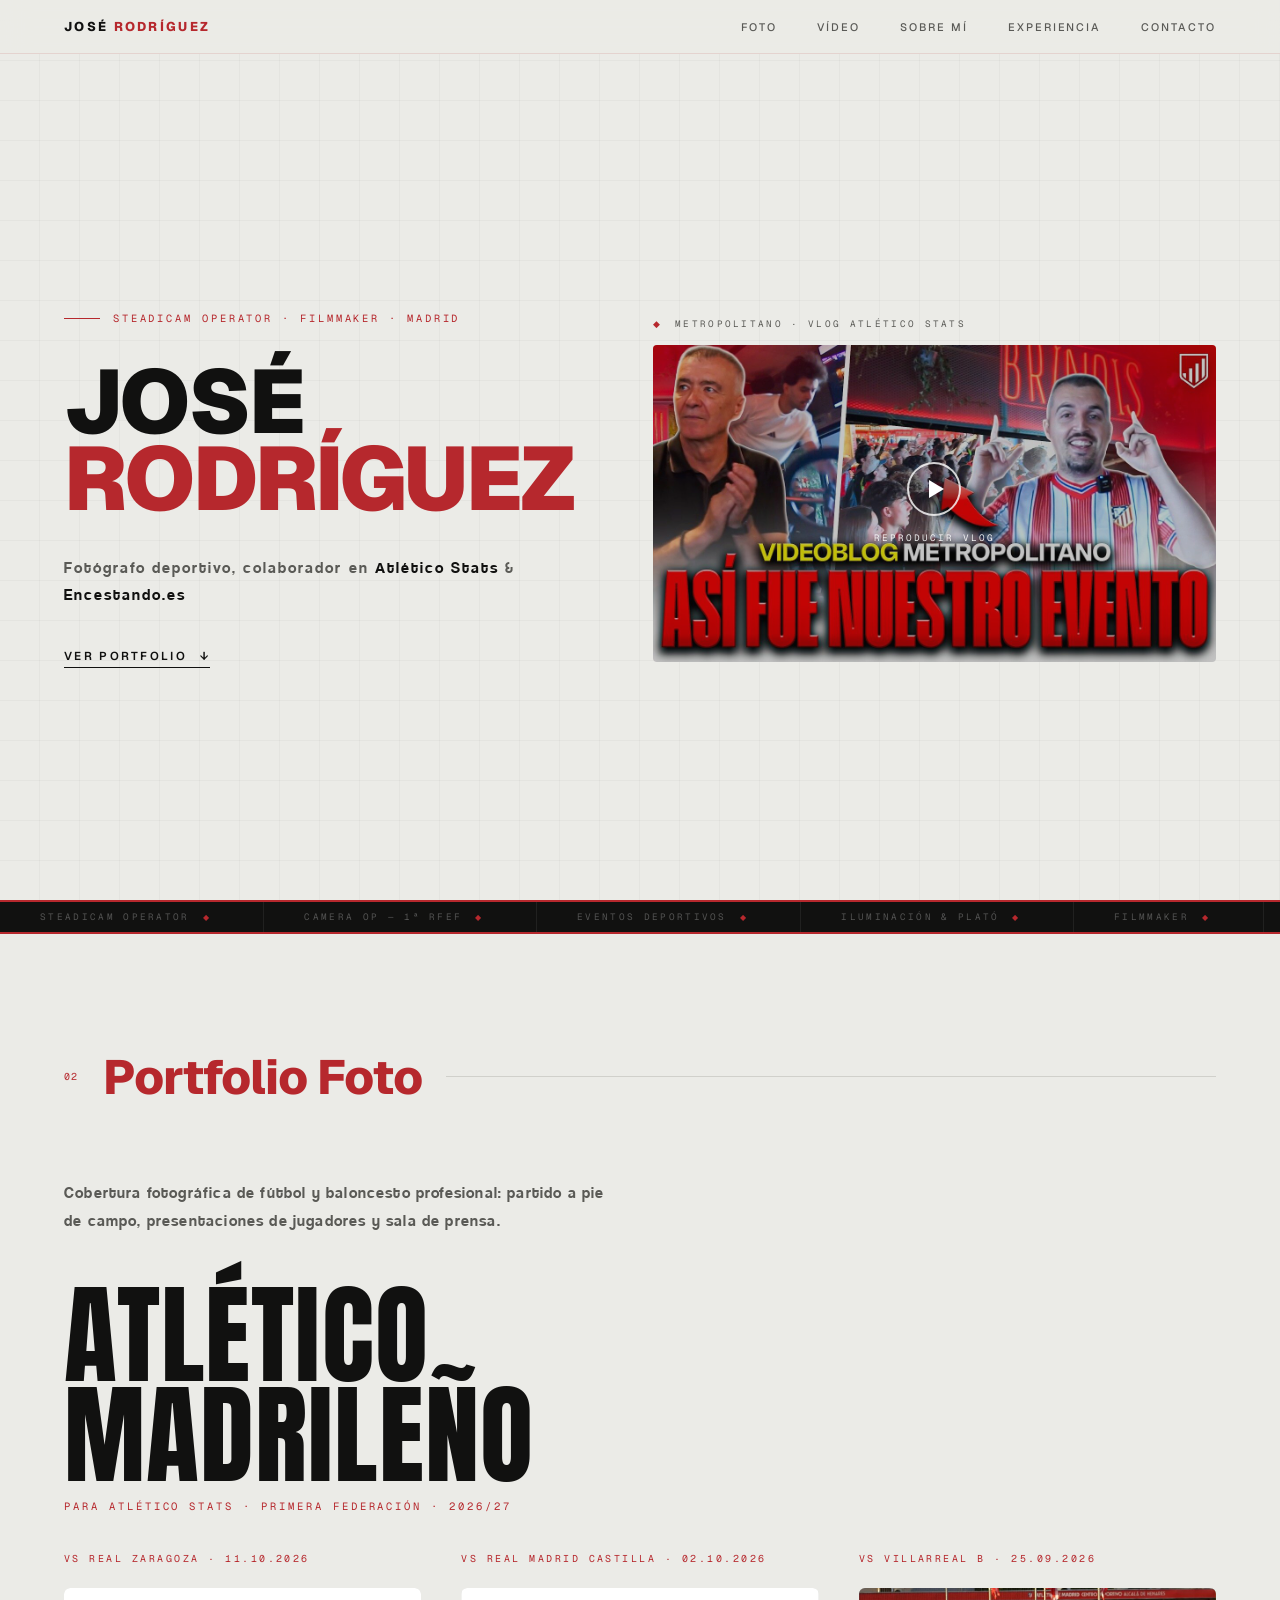
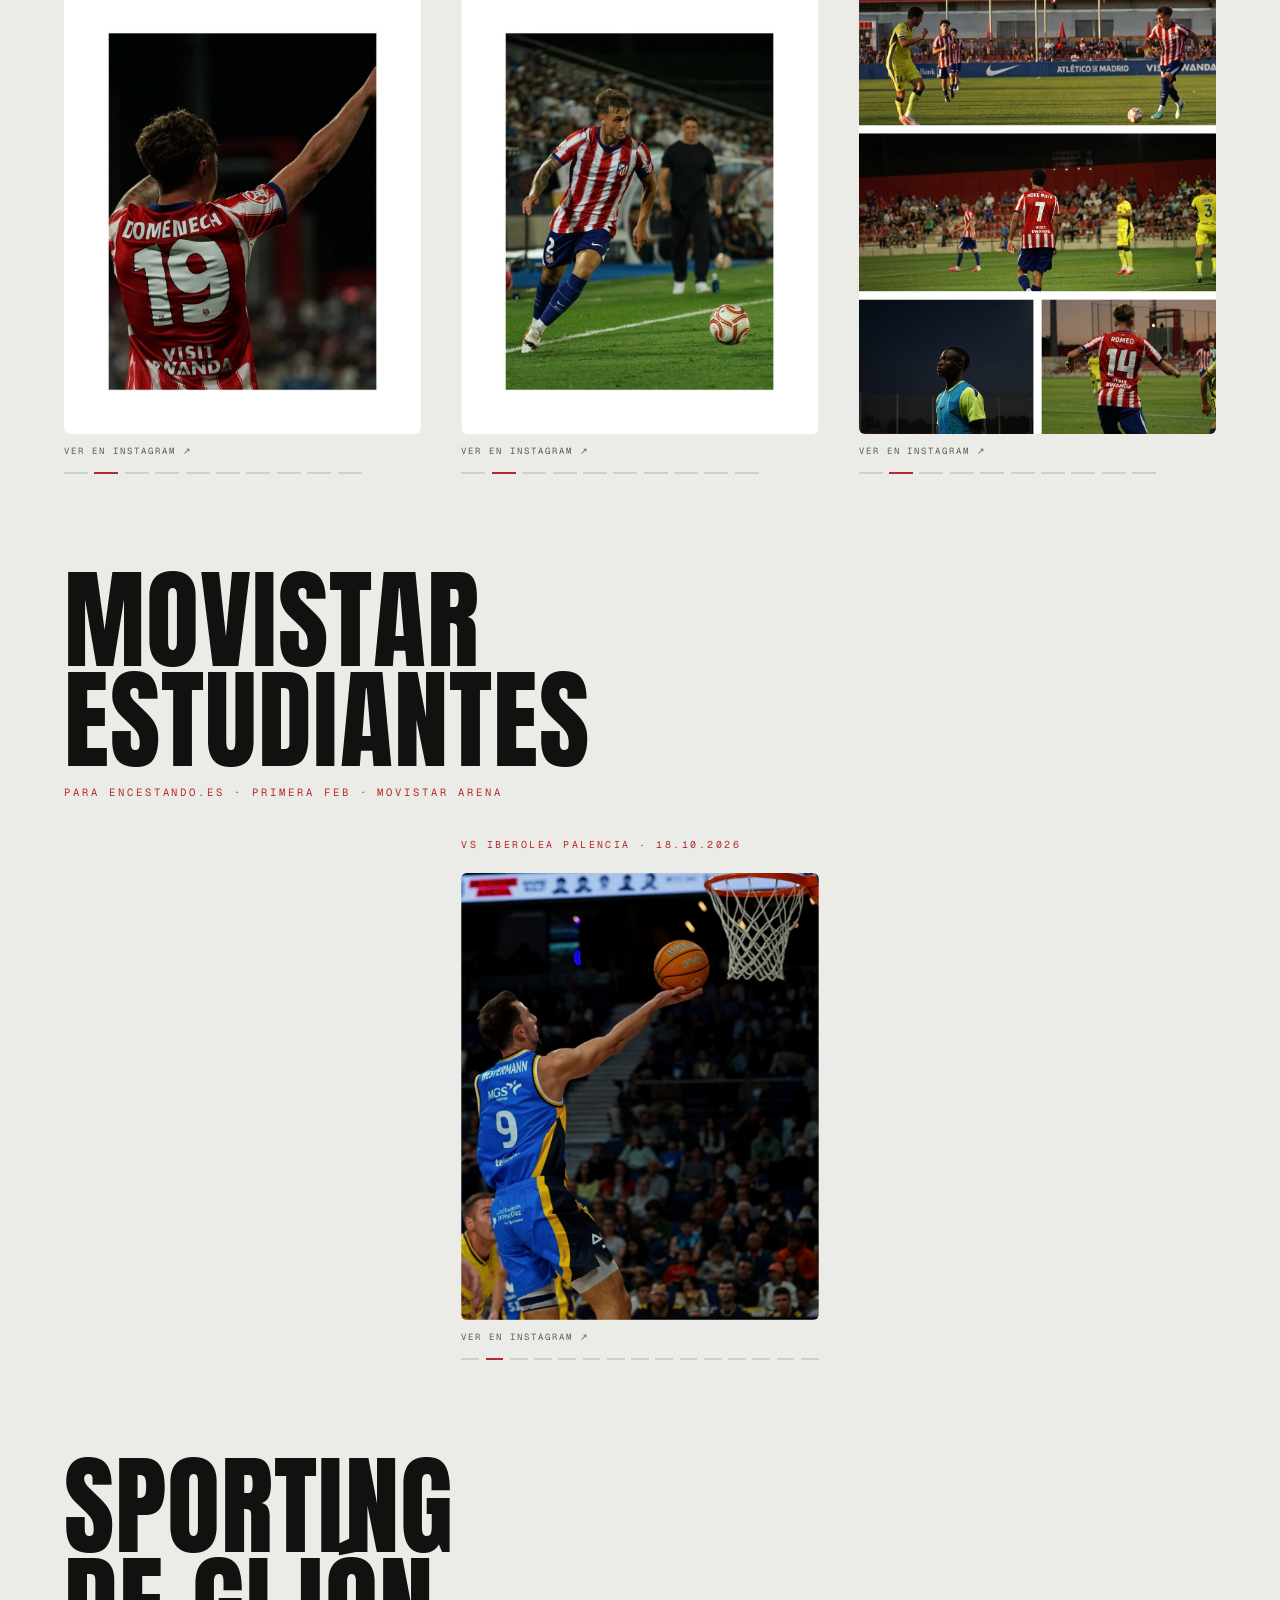
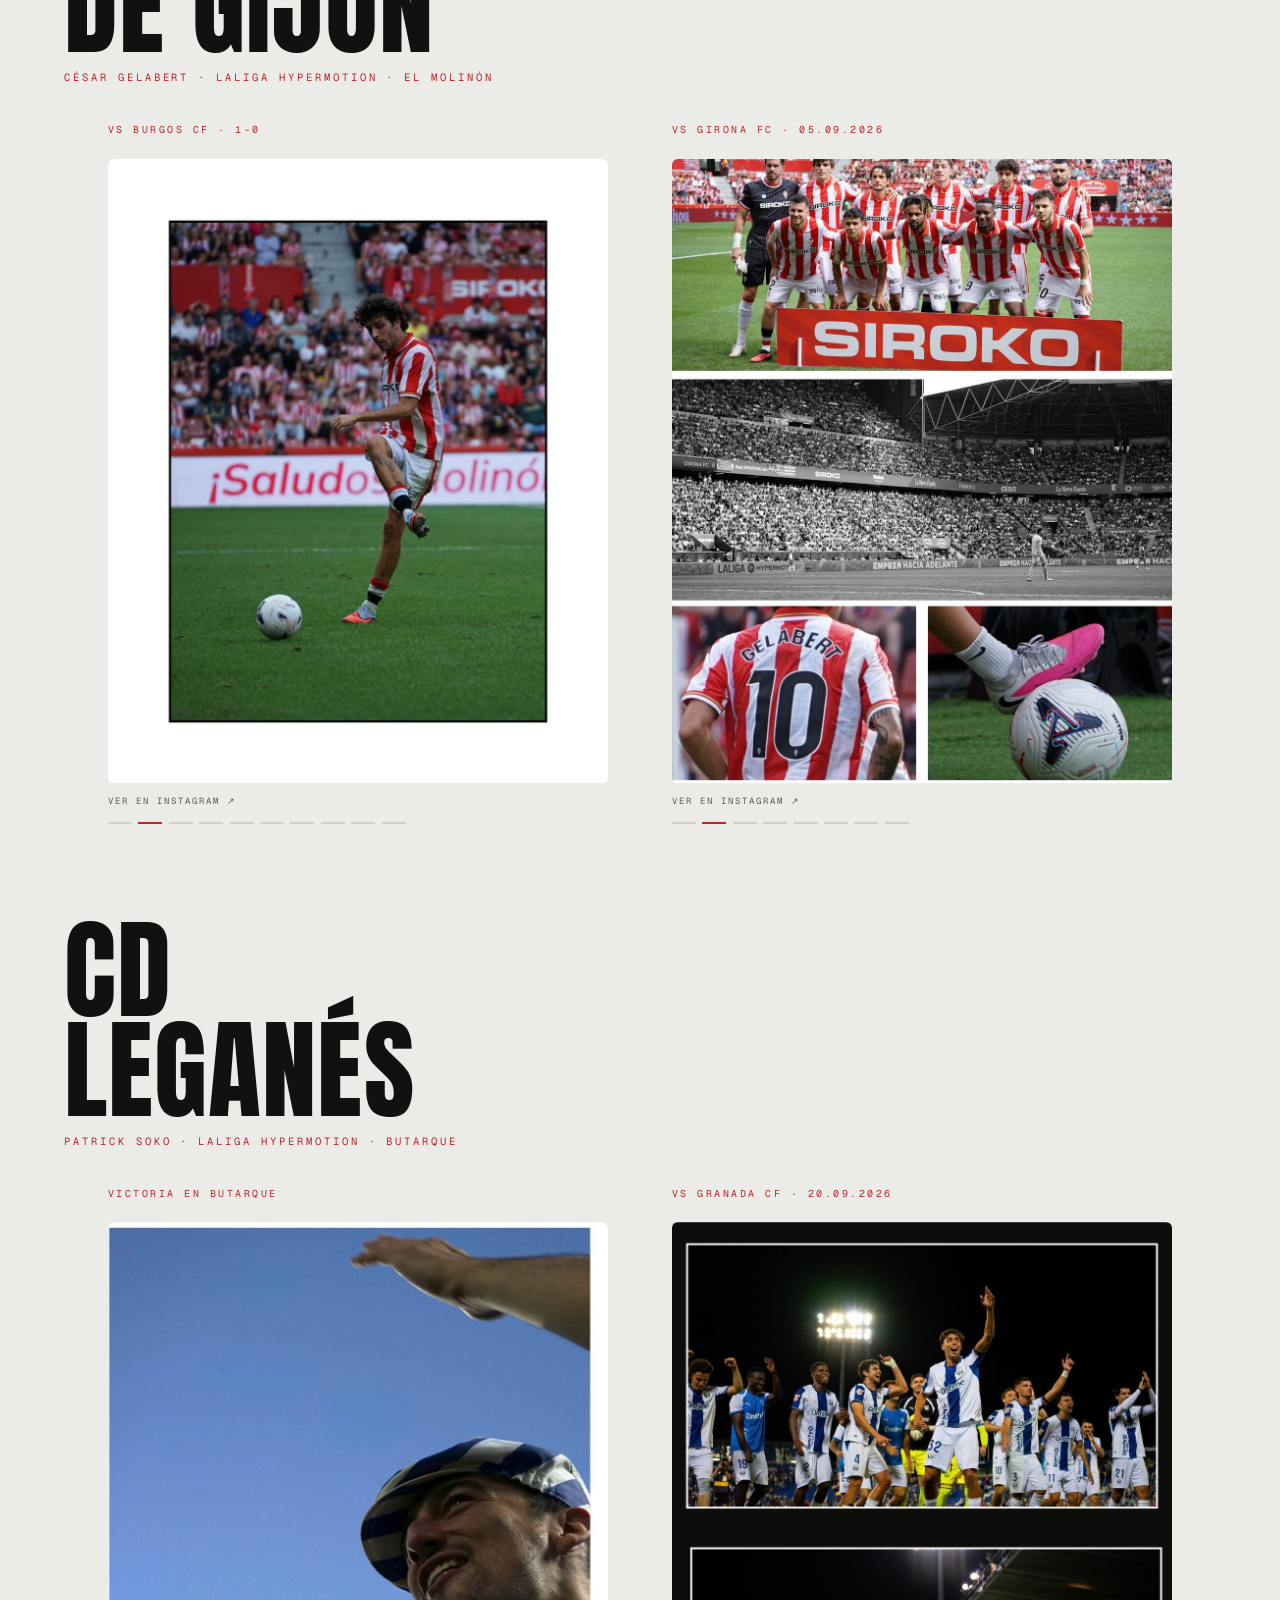
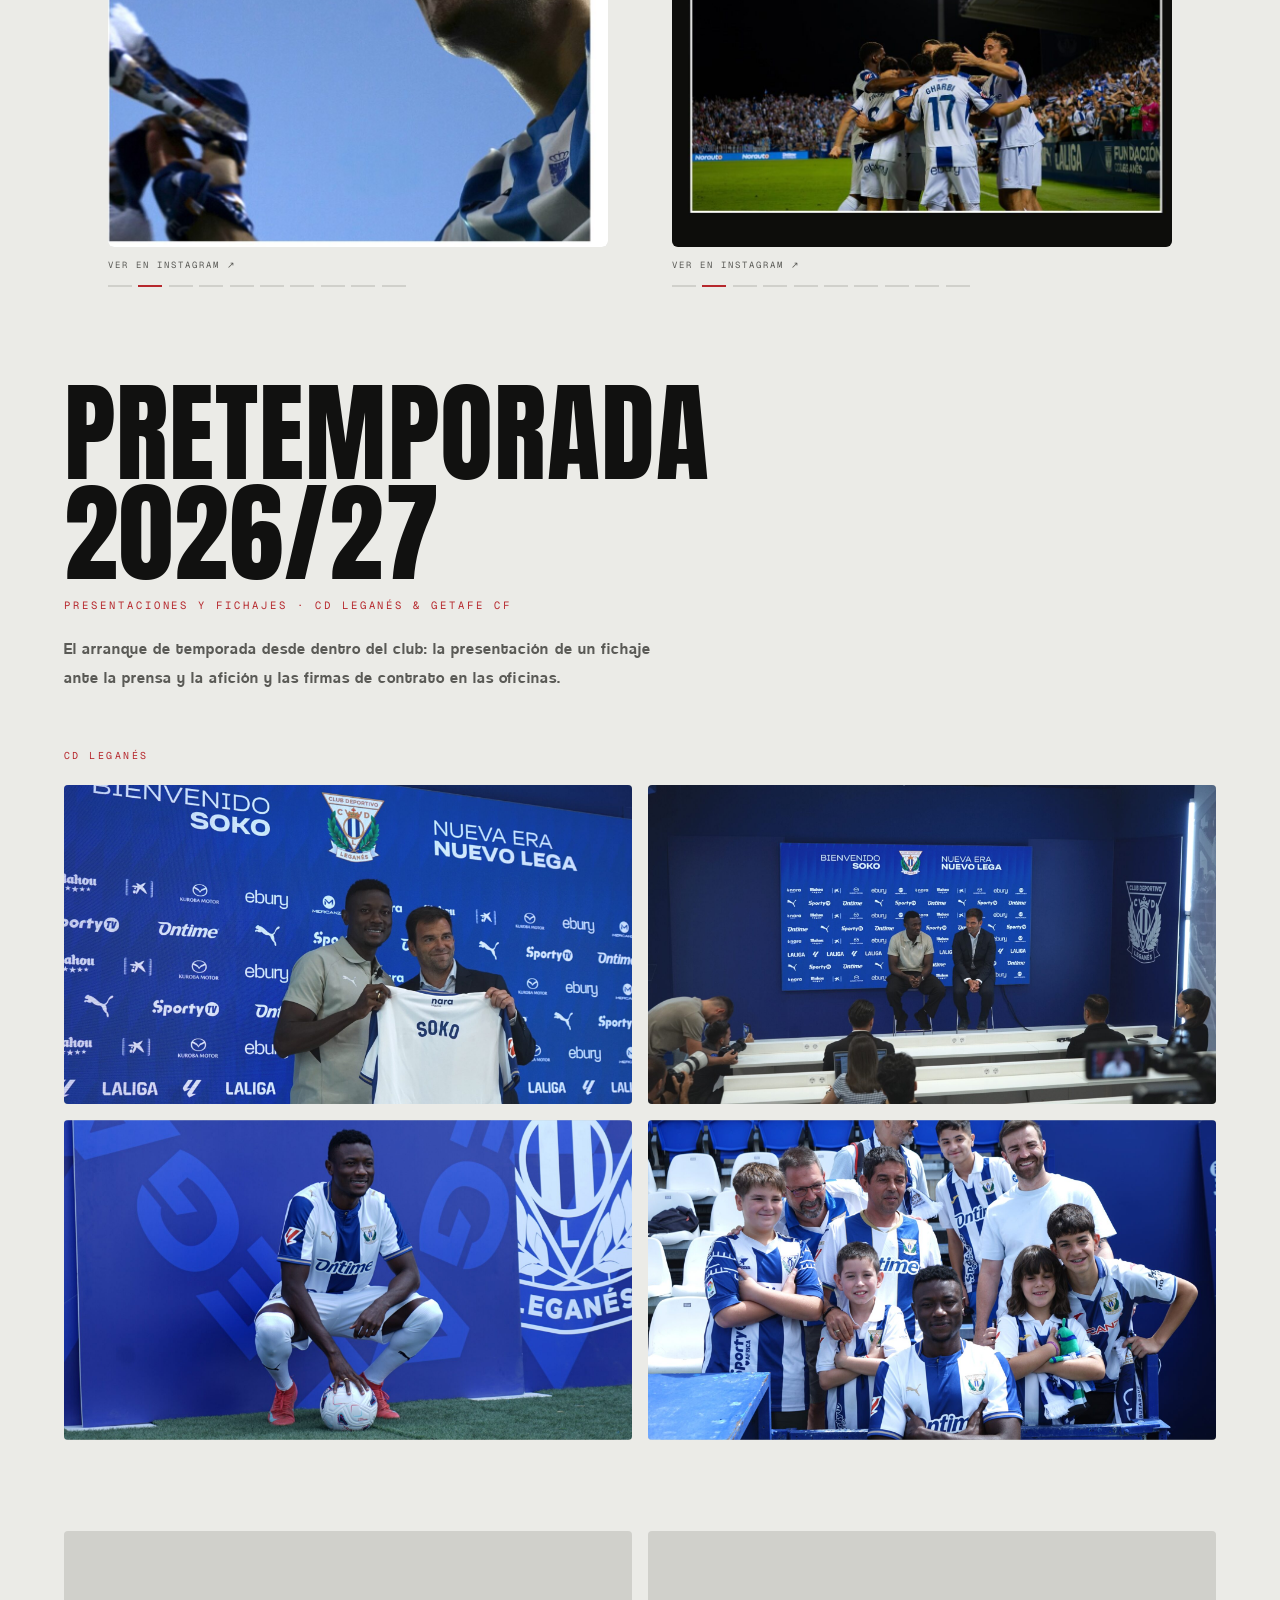
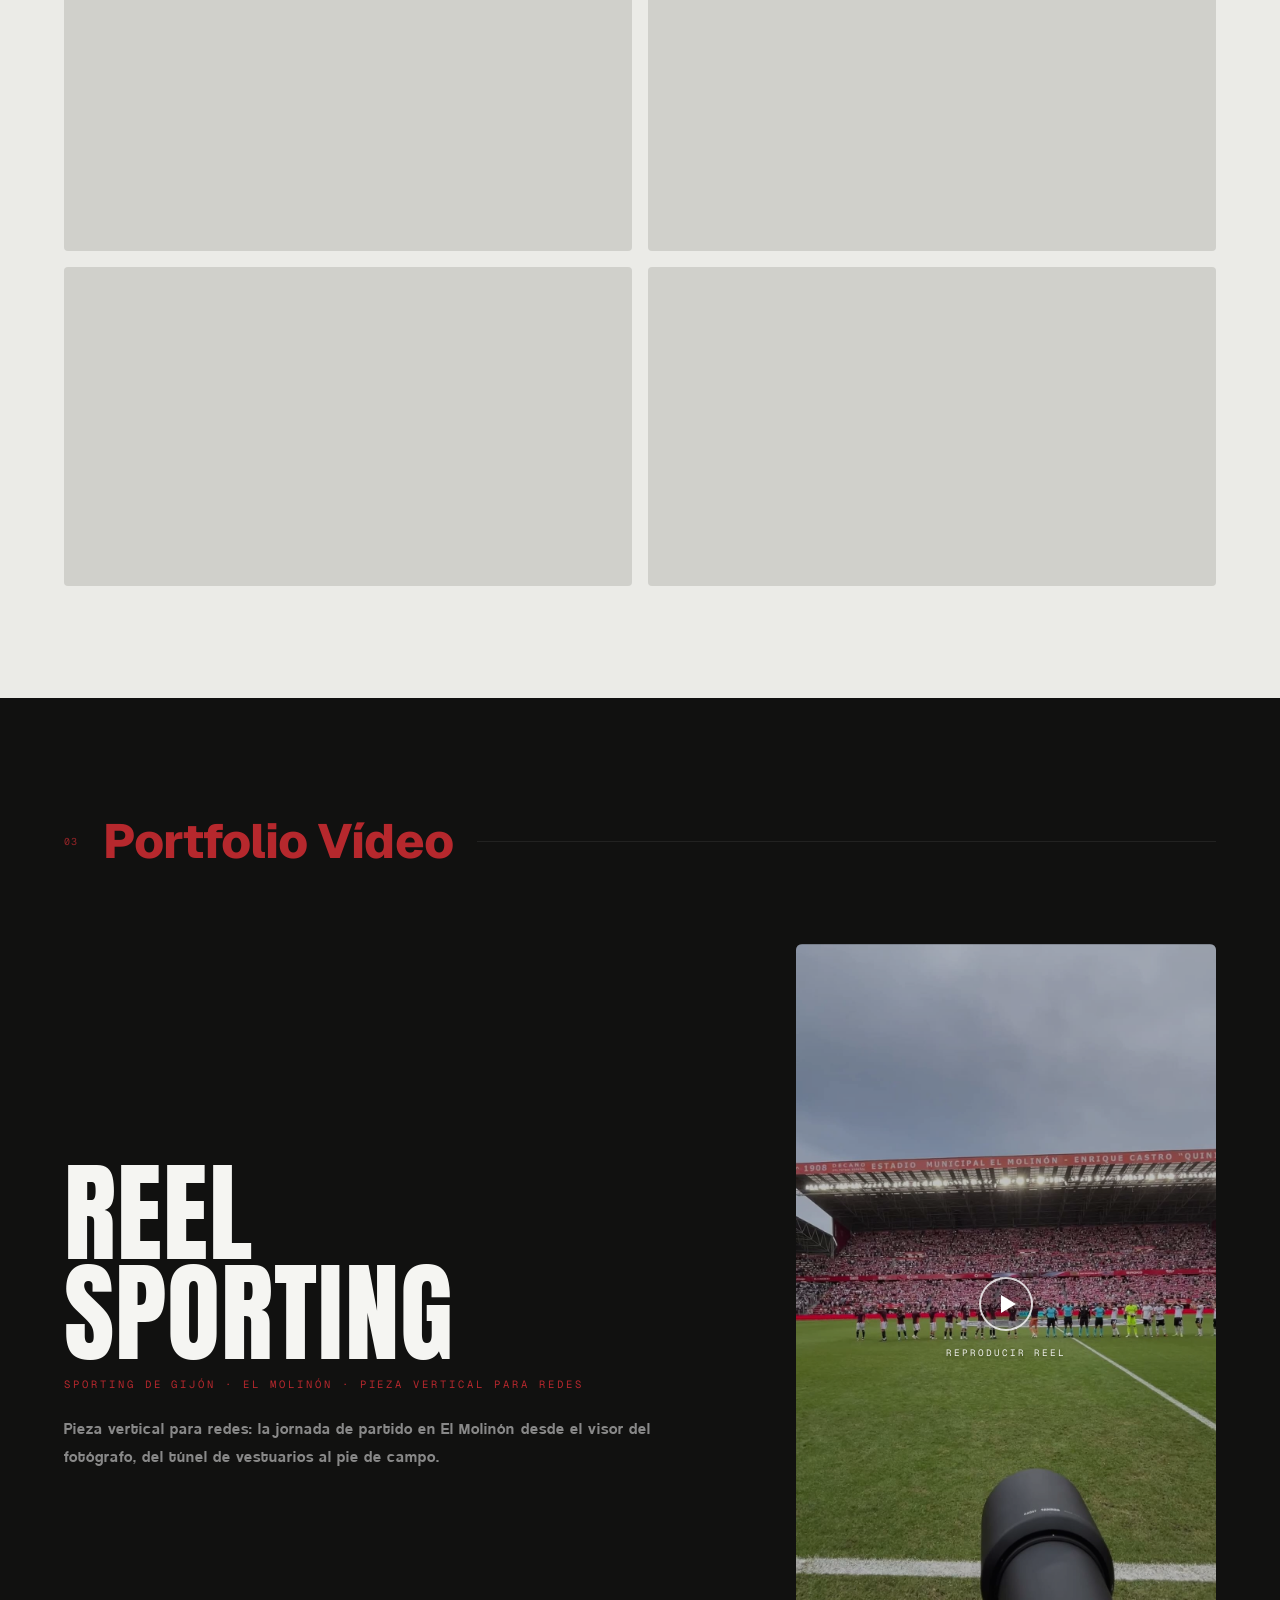
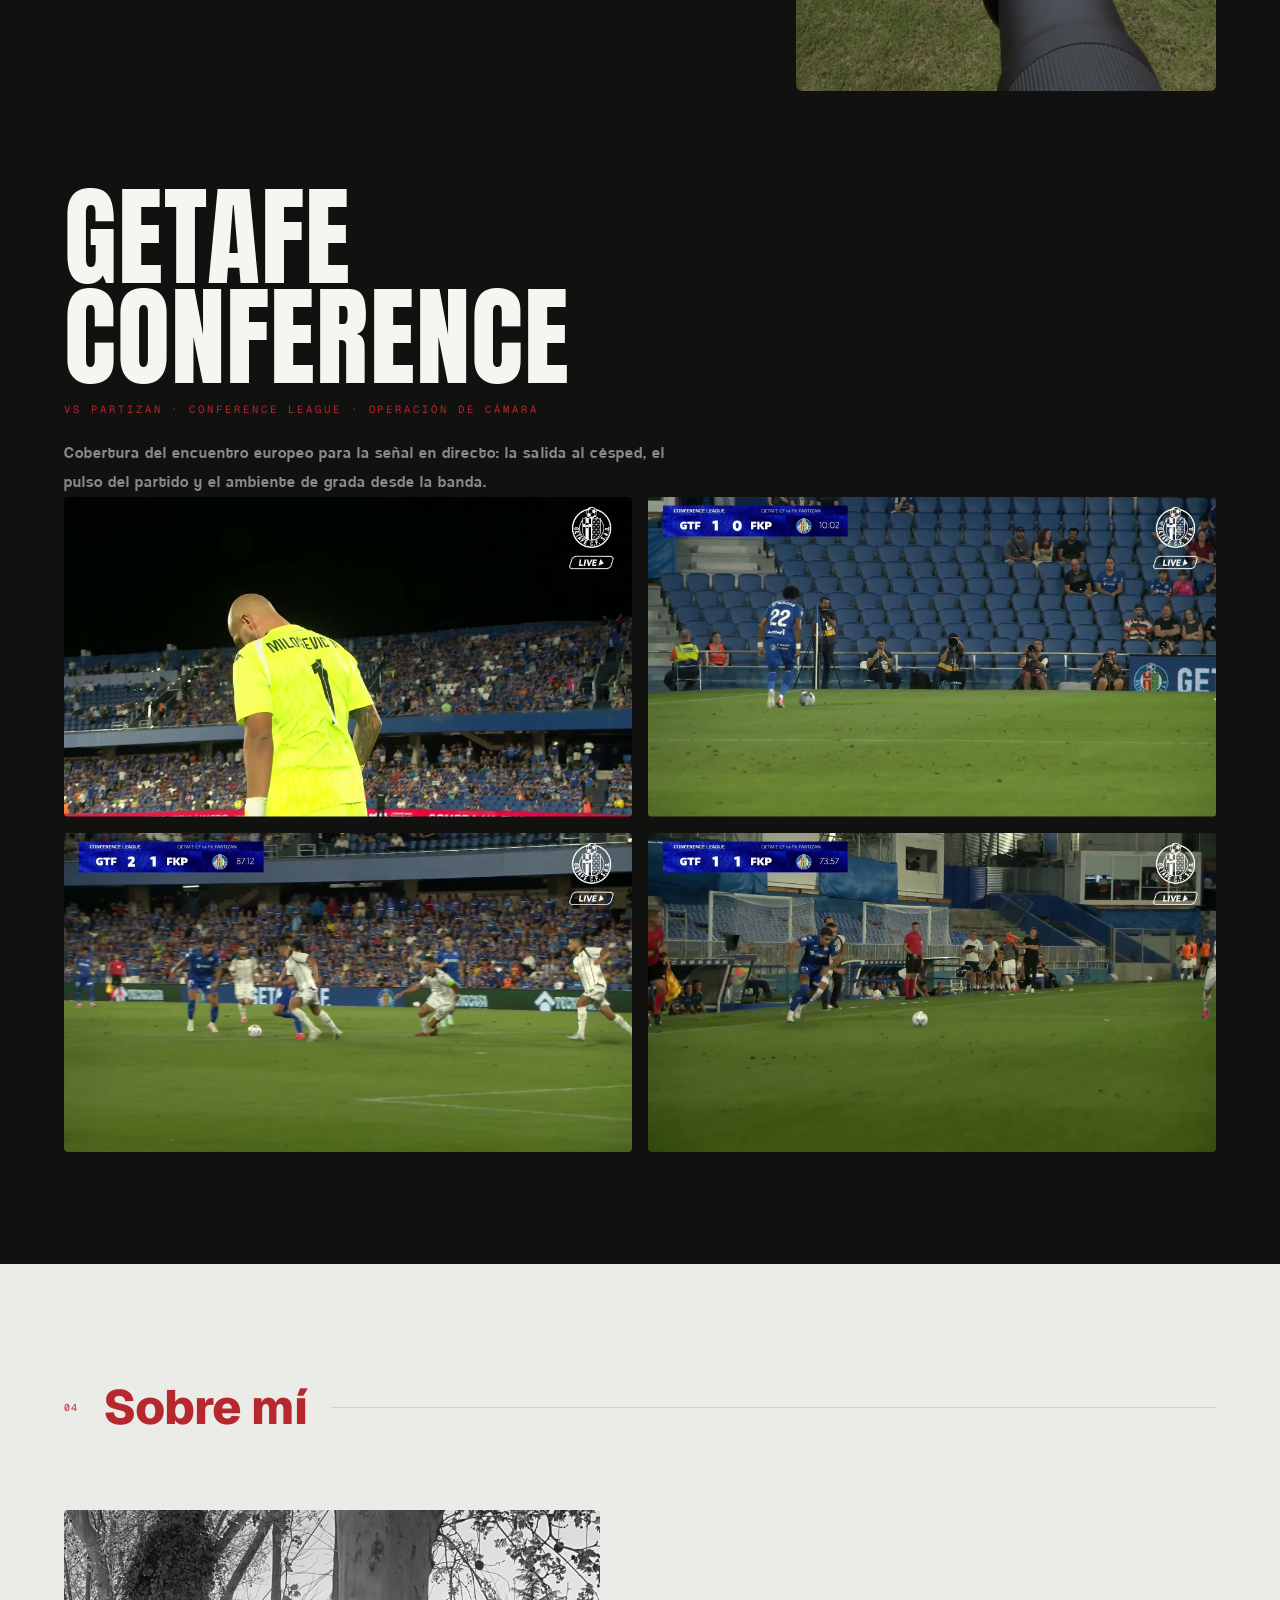
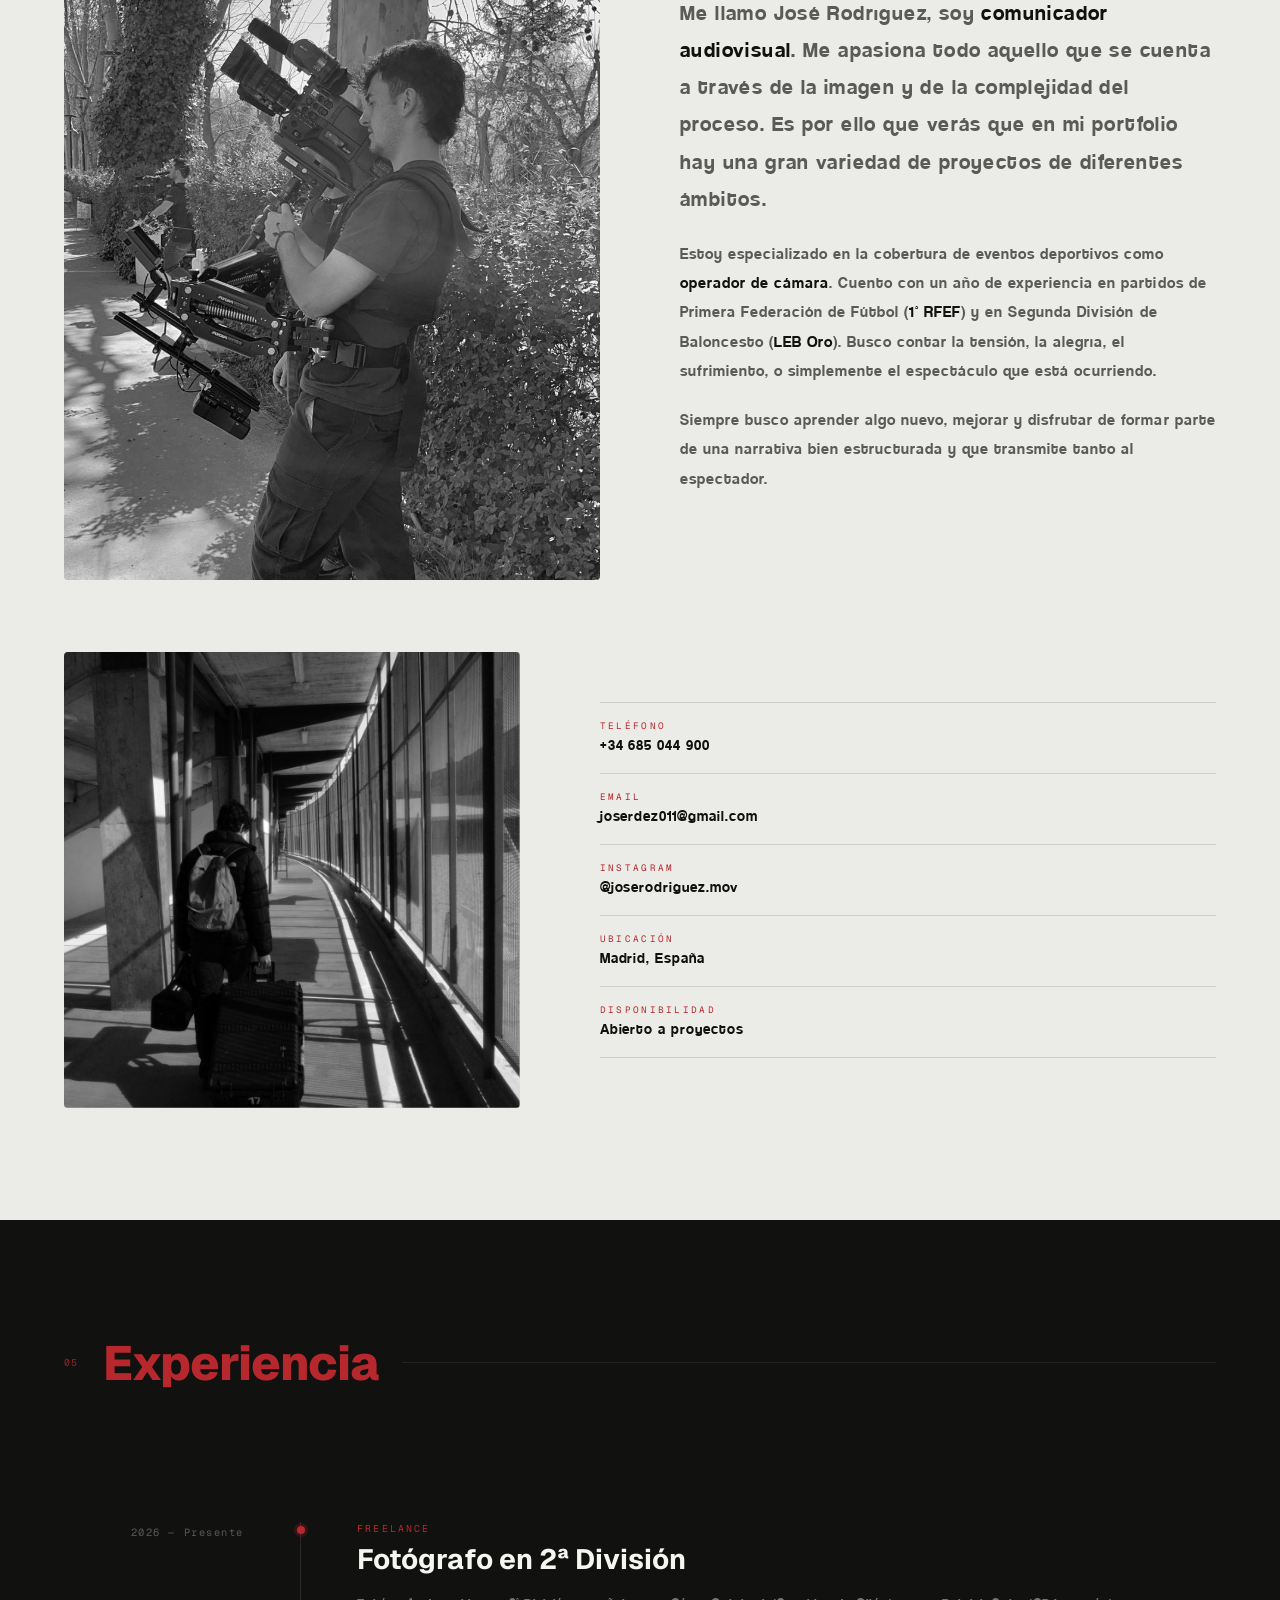
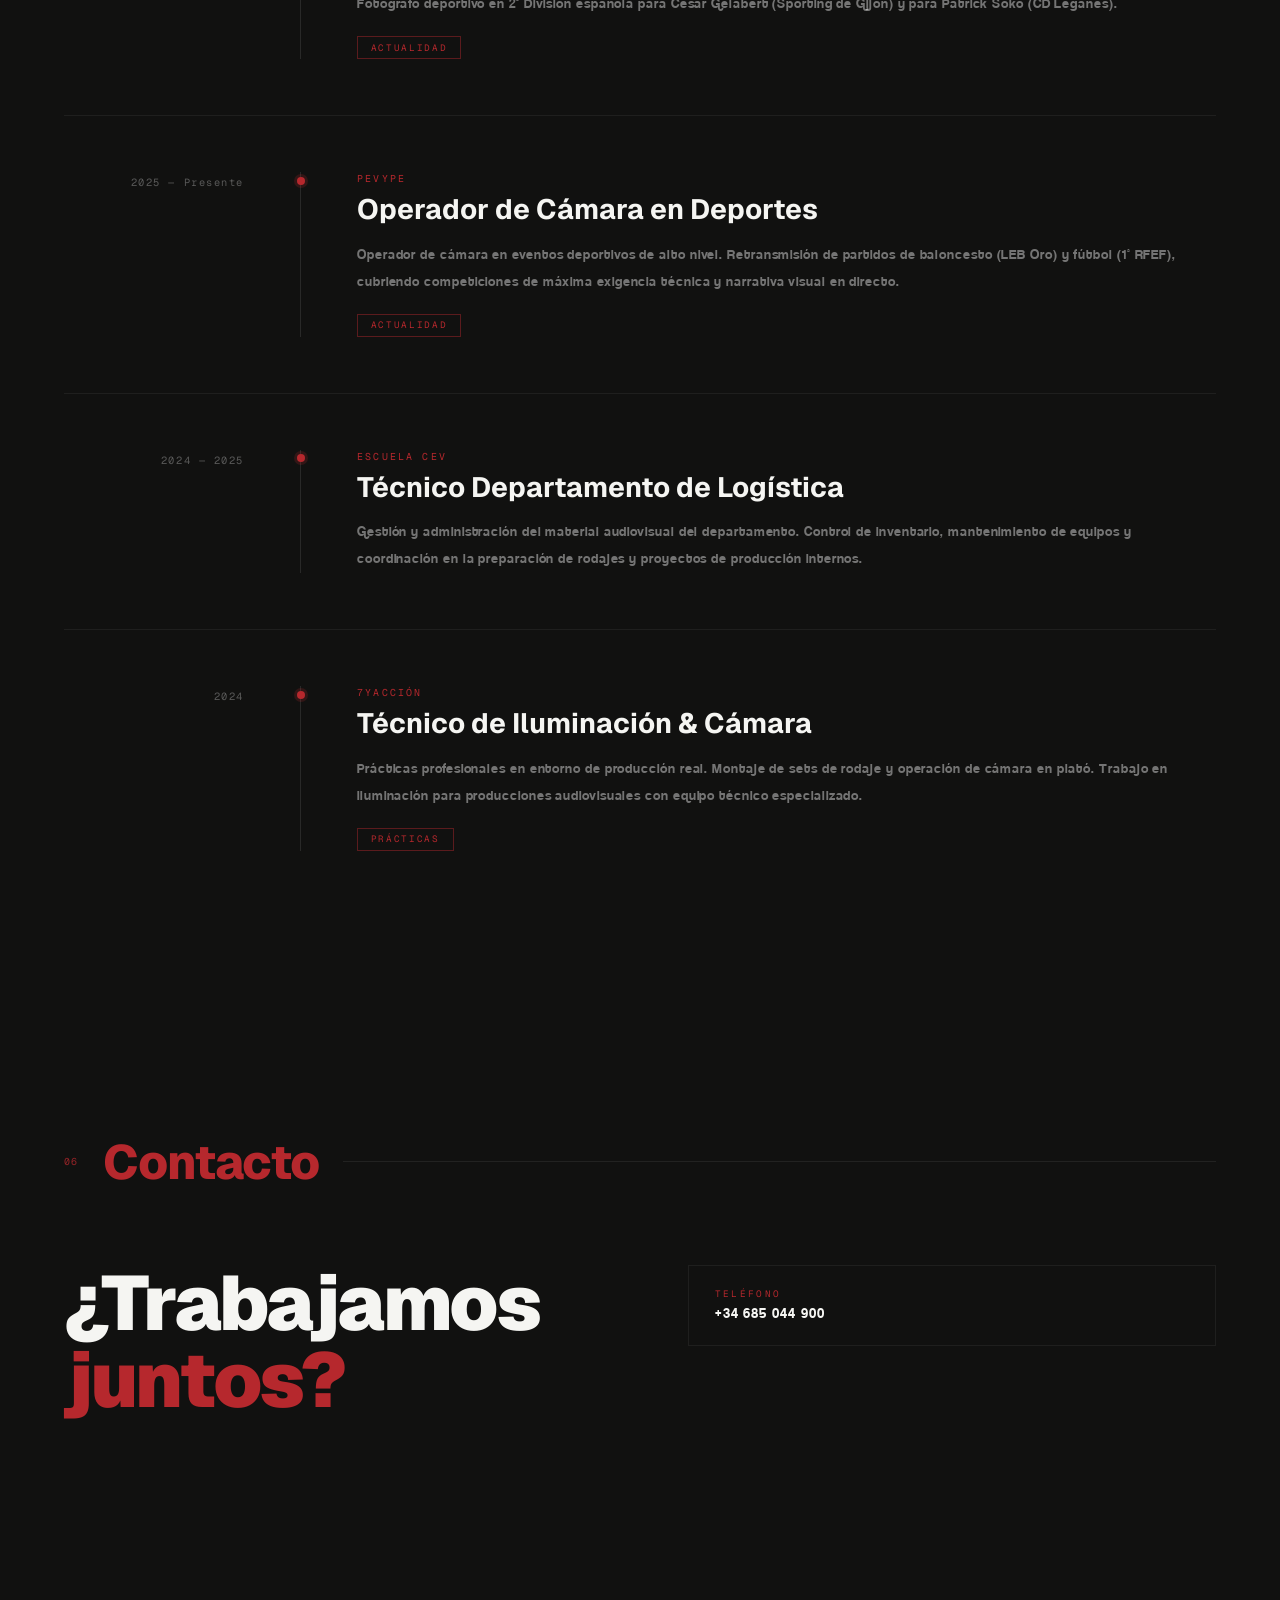
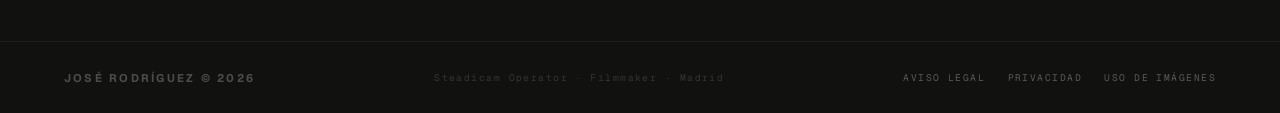
==== commit 82cf8c6a: "Añade efectos al hacer scroll y deja las fotos del Estudiantes al tamaño de las del Atlético" ====
--- a/index.html
+++ b/index.html
@@ -20,6 +20,7 @@
 
     /* ─── DESIGN TOKENS (Variables Globales) ──────────────────── */
     :root {
+      --ease-out: cubic-bezier(0.16, 1, 0.3, 1);
       --bg:    #ebebe7;
       --red:   #b6282d;
       --dark:  #111110;
@@ -80,6 +81,10 @@
       transition: color 0.2s;
     }
     .nav-links a:hover { color: var(--red); }
+    .nav-links a { position: relative; }
+    .nav-links a::after { content: ''; position: absolute; left: 0; right: 0; bottom: -6px; height: 1px; background: var(--red);
+                          transform: scaleX(0); transform-origin: right; transition: transform 0.35s var(--ease-out); }
+    .nav-links a:hover::after { transform: scaleX(1); transform-origin: left; }
 
     /* Menú Hamburguesa (Mobile) */
     .nav-toggle {
@@ -242,9 +247,10 @@
       height: 100%;
       object-fit: cover;
       opacity: 0;
-      transition: opacity 0.7s ease;
-    }
-    .hc-slide.is-active { opacity: 1; }
+      transition: opacity 0.7s ease, transform 6s linear;
+    }
+    /* La foto activa se acerca despacio mientras está en pantalla (5 s por foto). */
+    .hc-slide.is-active { opacity: 1; transform: scale(1.06); }
 
     .hc-hint {
       text-decoration: none;
@@ -288,8 +294,11 @@
     .hc-next { right: 0.7rem; }
 
     .hc-dots { display: flex; gap: 0.4rem; margin-top: 0.8rem; }
+    /* Los puntos encogen si no caben: los 15 del Estudiantes medían 449px en fila y, en el
+       móvil, ensanchaban el carrusel por encima del ancho de pantalla. */
     .hc-dot {
-      width: 1.5rem;
+      flex: 0 1 1.5rem;
+      min-width: 4px;
       height: 2px;
       padding: 0;
       border: 0;
@@ -536,7 +545,9 @@
     .post-pair { display: grid; grid-template-columns: repeat(2, minmax(0, 500px)); gap: 4rem; justify-content: center; }
     .post-pair .pf-cat { margin-top: 2.5rem; }
     .post-pair--trio { grid-template-columns: repeat(3, minmax(0, 420px)); gap: 2.5rem; }
-    .post-pair--solo { grid-template-columns: minmax(0, 420px); }
+    /* El post suelto (Estudiantes) mide lo mismo que una columna del trío del Atlético:
+       con 420px fijos salía más grande en portátil y tableta, donde el trío encoge. */
+    .post-pair--solo { grid-template-columns: minmax(0, min(420px, calc((100% - 5rem) / 3))); }
     .pf-cat a { color: inherit; text-underline-offset: 3px; }
     /* Etiqueta de categoría: separa el portfolio de foto por reportaje
        (CD Leganés, Getafe CF) en lugar de mezclarlo todo. */
@@ -844,8 +855,34 @@
     .hero-cta       { animation: fadeUp 0.7s 0.32s ease both; }
     .hero-showcase  { animation: fadeUp 0.7s 0.4s ease both; }
 
-    .reveal { opacity: 0; transform: translateY(18px); transition: opacity 0.6s ease, transform 0.6s ease; }
-    .reveal.visible { opacity: 1; transform: translateY(0); }
+    h1.hero-name .r { animation: fadeUp 0.8s 0.3s var(--ease-out) both; }
+
+    /* ─── MOVIMIENTO AL HACER SCROLL ─────────────────────────────
+       El JS marca las piezas de cada sección (así, sin JS, todo se ve) y les añade
+       .visible al asomar. Sólo transform, opacity y clip-path: no recoloca la página. */
+    .reveal { opacity: 0; transform: translateY(28px); transition: opacity 0.8s var(--ease-out), transform 0.8s var(--ease-out); transition-delay: var(--d, 0s); }
+    .reveal.visible { opacity: 1; transform: none; }
+    /* Titulares: suben desde detrás de una máscara. El margen negativo final deja
+       sitio a tildes y descendentes. */
+    .reveal-mask { clip-path: inset(0 0 100% 0); transform: translateY(0.3em); transition: clip-path 1s var(--ease-out), transform 1s var(--ease-out); transition-delay: var(--d, 0s); }
+    .reveal-mask.visible { clip-path: inset(-25% -5% -25% -5%); transform: none; }
+    /* Fotos y vídeos: se descubren de abajo arriba, como una cortina, y la imagen se asienta. */
+    .reveal-media { clip-path: inset(100% 0 0 0); transition: clip-path 1.1s var(--ease-out); transition-delay: var(--d, 0s); }
+    .reveal-media.visible { clip-path: inset(0); }
+    .reveal-media img:not(.hc-slide), .reveal-media video { transform: scale(1.12); transition: transform 1.5s var(--ease-out); transition-delay: var(--d, 0s); }
+    .reveal-media.visible img:not(.hc-slide), .reveal-media.visible video { transform: none; }
+    /* La línea de cada cabecera de sección se dibuja de izquierda a derecha. */
+    .reveal-line .s-rule { transform: scaleX(0); transform-origin: left; transition: transform 1.2s 0.25s var(--ease-out); }
+    .reveal-line.visible .s-rule { transform: scaleX(1); }
+
+    /* Barra de progreso de lectura, en el rojo de grabación. */
+    .scroll-progress { position: fixed; top: 0; left: 0; right: 0; height: 2px; background: var(--red); transform: scaleX(0); transform-origin: left; z-index: 3000; pointer-events: none; }
+
+    /* Visor: entra con fundido y la foto se asienta. */
+    @keyframes lbFade { from { opacity: 0; } }
+    @keyframes lbZoom { from { opacity: 0; transform: scale(0.96); } }
+    #lb.open { animation: lbFade 0.3s ease; }
+    #lb.open img { animation: lbZoom 0.45s var(--ease-out); }
 
     /* ─── RESPONSIVE DESIGN (Media Queries) ──────────────────── */
 
@@ -873,7 +910,7 @@
     }
 
     @media (max-width: 980px) {
-      .post-pair--trio { grid-template-columns: minmax(0, 500px); }
+      .post-pair--trio, .post-pair--solo { grid-template-columns: minmax(0, 500px); }
       nav { padding: 1rem 1.5rem; }
       .nav-toggle { display: block; }
       .nav-links {
@@ -921,6 +958,7 @@
     /* Respeto estricto a las preferencias del sistema del usuario */
     @media (prefers-reduced-motion: reduce) {
       *, *::before, *::after { animation-duration: 0.01ms !important; transition-duration: 0.01ms !important; }
+      .hc-slide.is-active, .reveal-media img, .reveal-media video { transform: none !important; }
     }
   </style>
 </head>
@@ -1717,11 +1755,39 @@
         io.unobserve(entry.target); // Libera memoria destruyendo la escucha una vez ejecutada
       }
     });
-  }, { threshold: 0.12 }); // Dispara la animación al asomar un 12% del componente
-
-  document.querySelectorAll('.tl-item, .reveal').forEach(function(el) {
+  }, { threshold: 0, rootMargin: '0px 0px -8% 0px' }); // Dispara al asomar, un poco antes del borde inferior
+
+  /* Cada pieza recibe su efecto; las hermanas del mismo tipo entran escalonadas. */
+  [
+    ['.s-title, .vfeat-title, .contact-headline', 'reveal-mask'],
+    ['.s-num, .pf-intro, .vfeat-desc, .pf-cat, .hc-hint, .hc-dots, .about-lead, .about-body, .info-row, .contact-sub, .c-link', 'reveal'],
+    ['.post-pair .hc-stage, .photo-grid .ph-inner, .loop-vid, .vfeat-stage .vid-frame, .about-photo', 'reveal-media'],
+    ['.s-head', 'reveal-line']
+  ].forEach(function(fx) {
+    document.querySelectorAll(fx[0]).forEach(function(el) {
+      var hermanas = Array.prototype.filter.call(el.parentElement.children, function(c) { return c.matches(fx[0]); });
+      var grupo = el.closest('.post-pair, .photo-grid, .loop-grid');
+      var i = grupo ? Array.prototype.indexOf.call(grupo.children, el.closest('.post-pair > *, .photo-grid > *, .loop-grid > *')) : hermanas.indexOf(el);
+      el.style.setProperty('--d', Math.min(i, 5) * 0.09 + 's');
+      el.classList.add(fx[1]);
+    });
+  });
+
+  document.querySelectorAll('.tl-item, .reveal, .reveal-mask, .reveal-media, .reveal-line').forEach(function(el) {
     io.observe(el);
   });
+
+  /* ── BARRA DE PROGRESO ─────────────────────────────────────── */
+  var barra = document.createElement('div');
+  barra.className = 'scroll-progress';
+  barra.setAttribute('aria-hidden', 'true');
+  document.body.appendChild(barra);
+  function progreso() {
+    var h = document.documentElement;
+    barra.style.transform = 'scaleX(' + (h.scrollTop / ((h.scrollHeight - h.clientHeight) || 1)) + ')';
+  }
+  window.addEventListener('scroll', progreso, { passive: true });
+  progreso();
 
   /* ── ACTIVE NAV LINK TRACKING (Spy Scroll Efecto) ─────────── */
   var sections = document.querySelectorAll('section[id], header[id]');
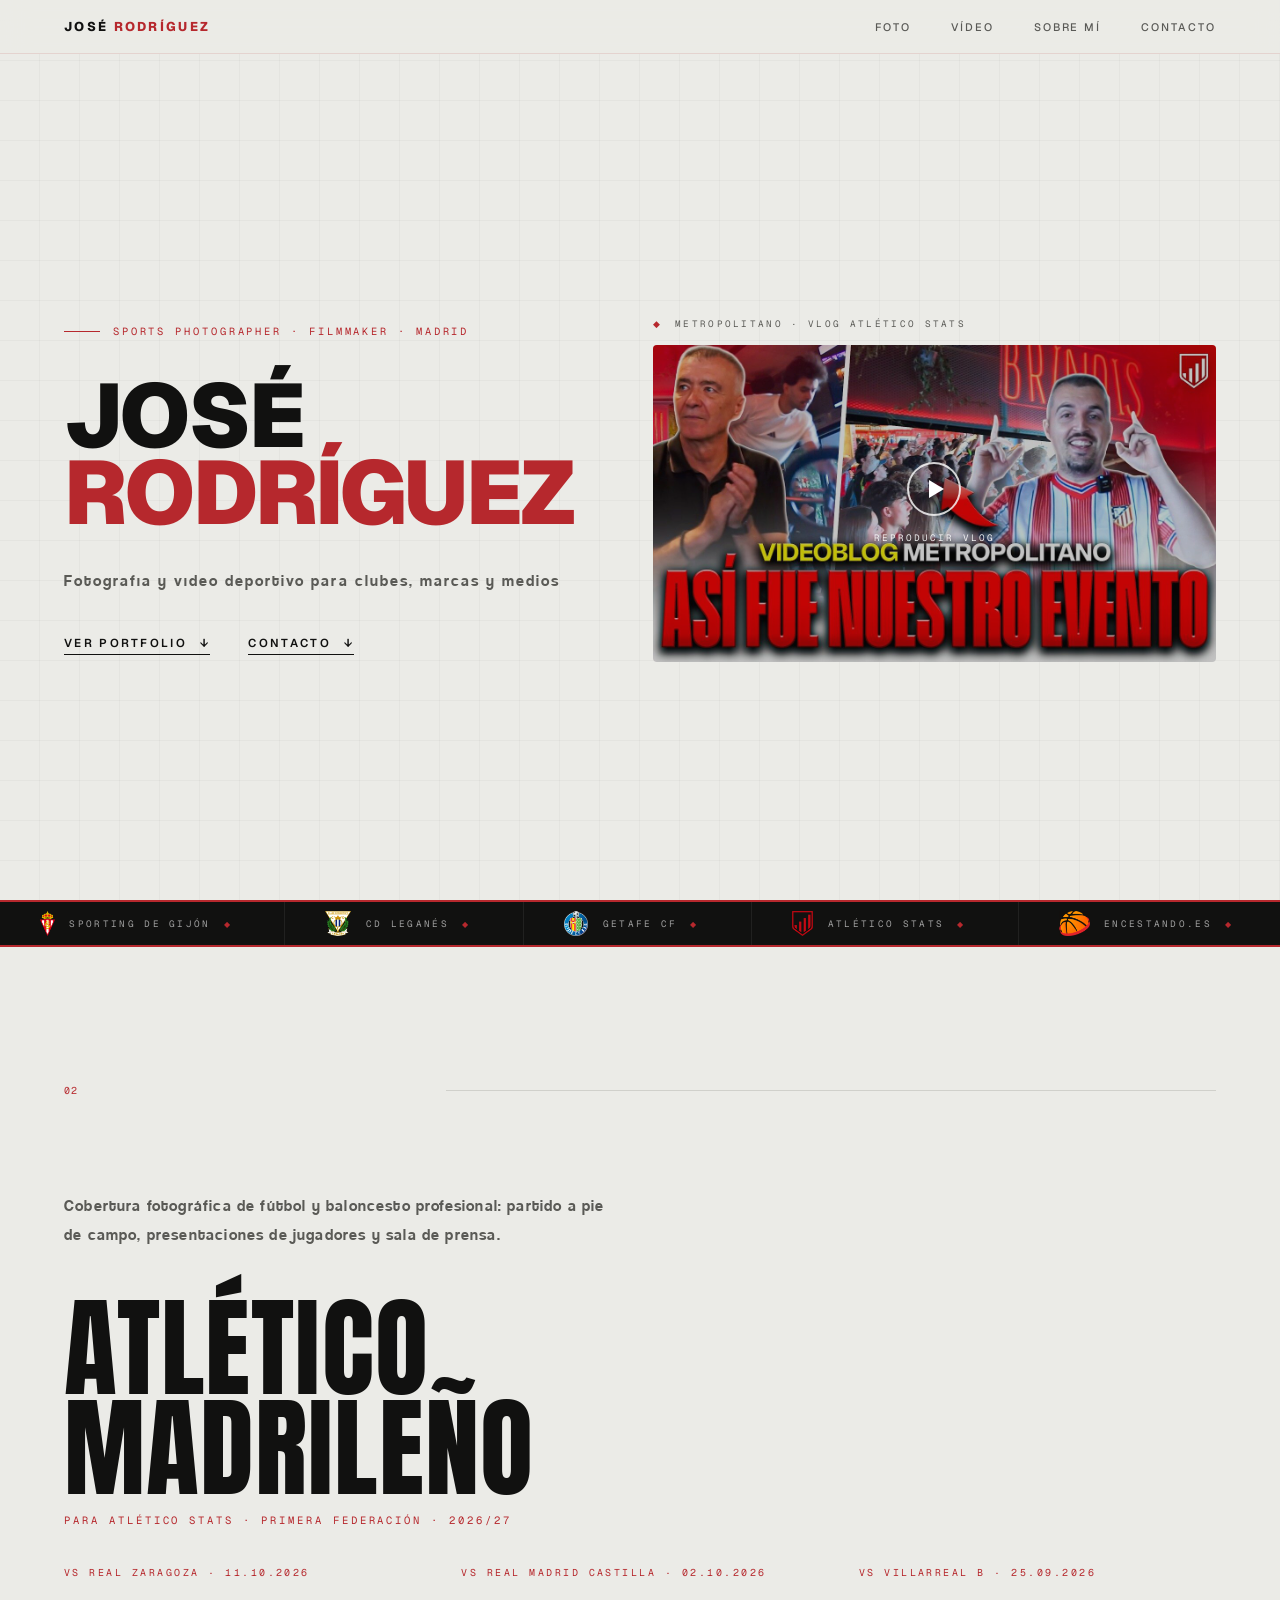
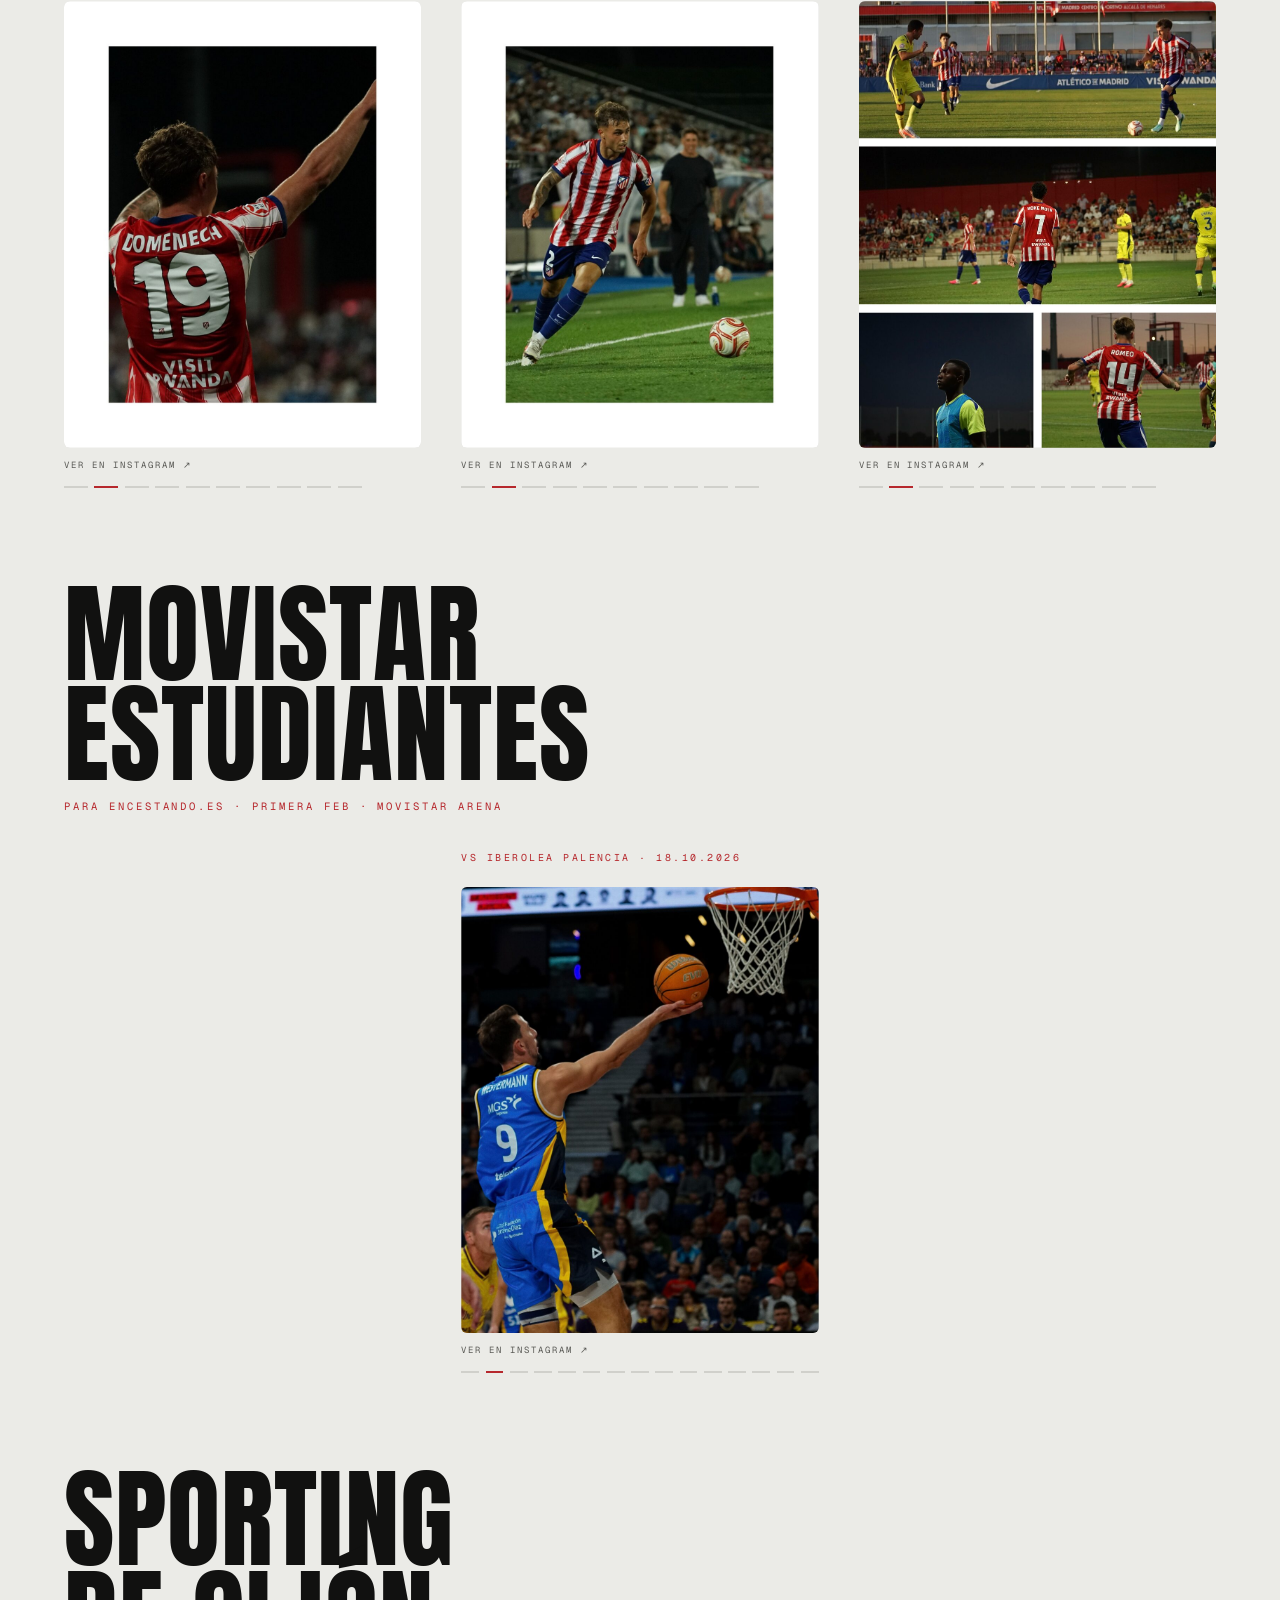
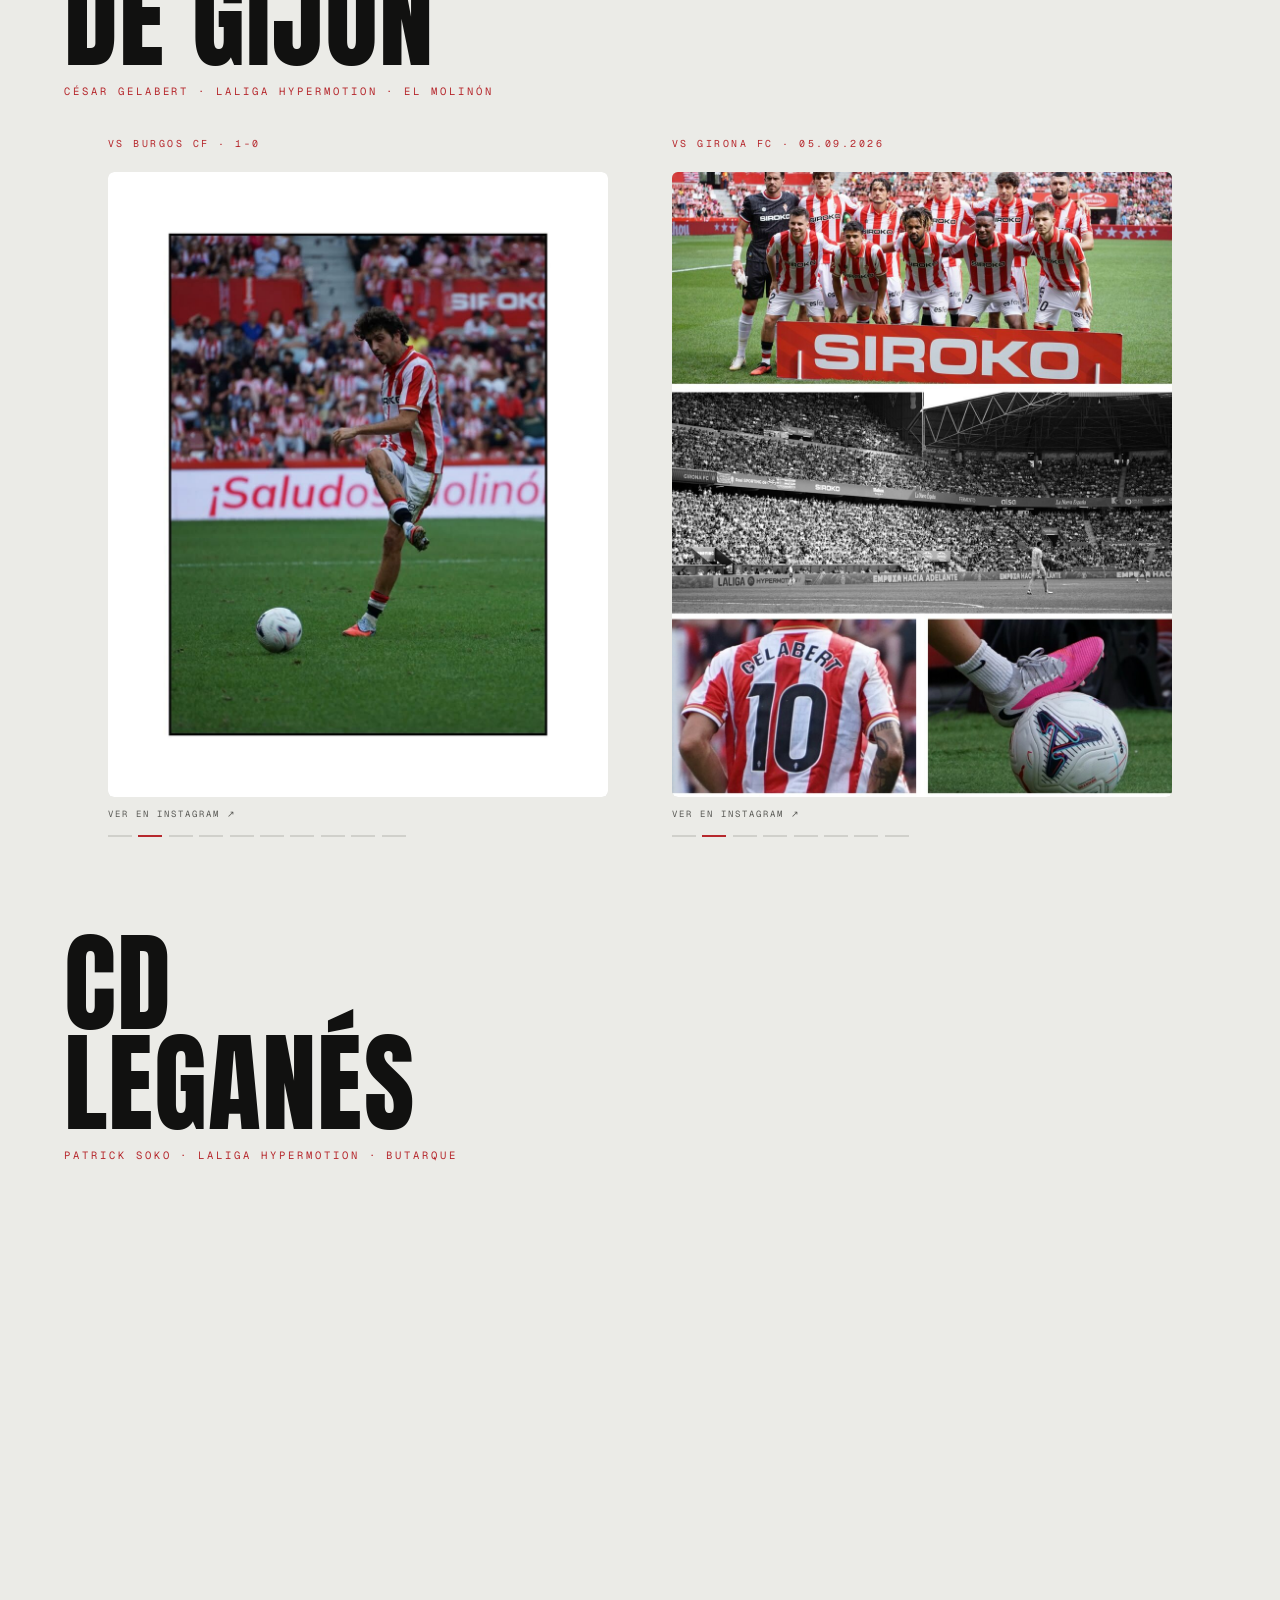
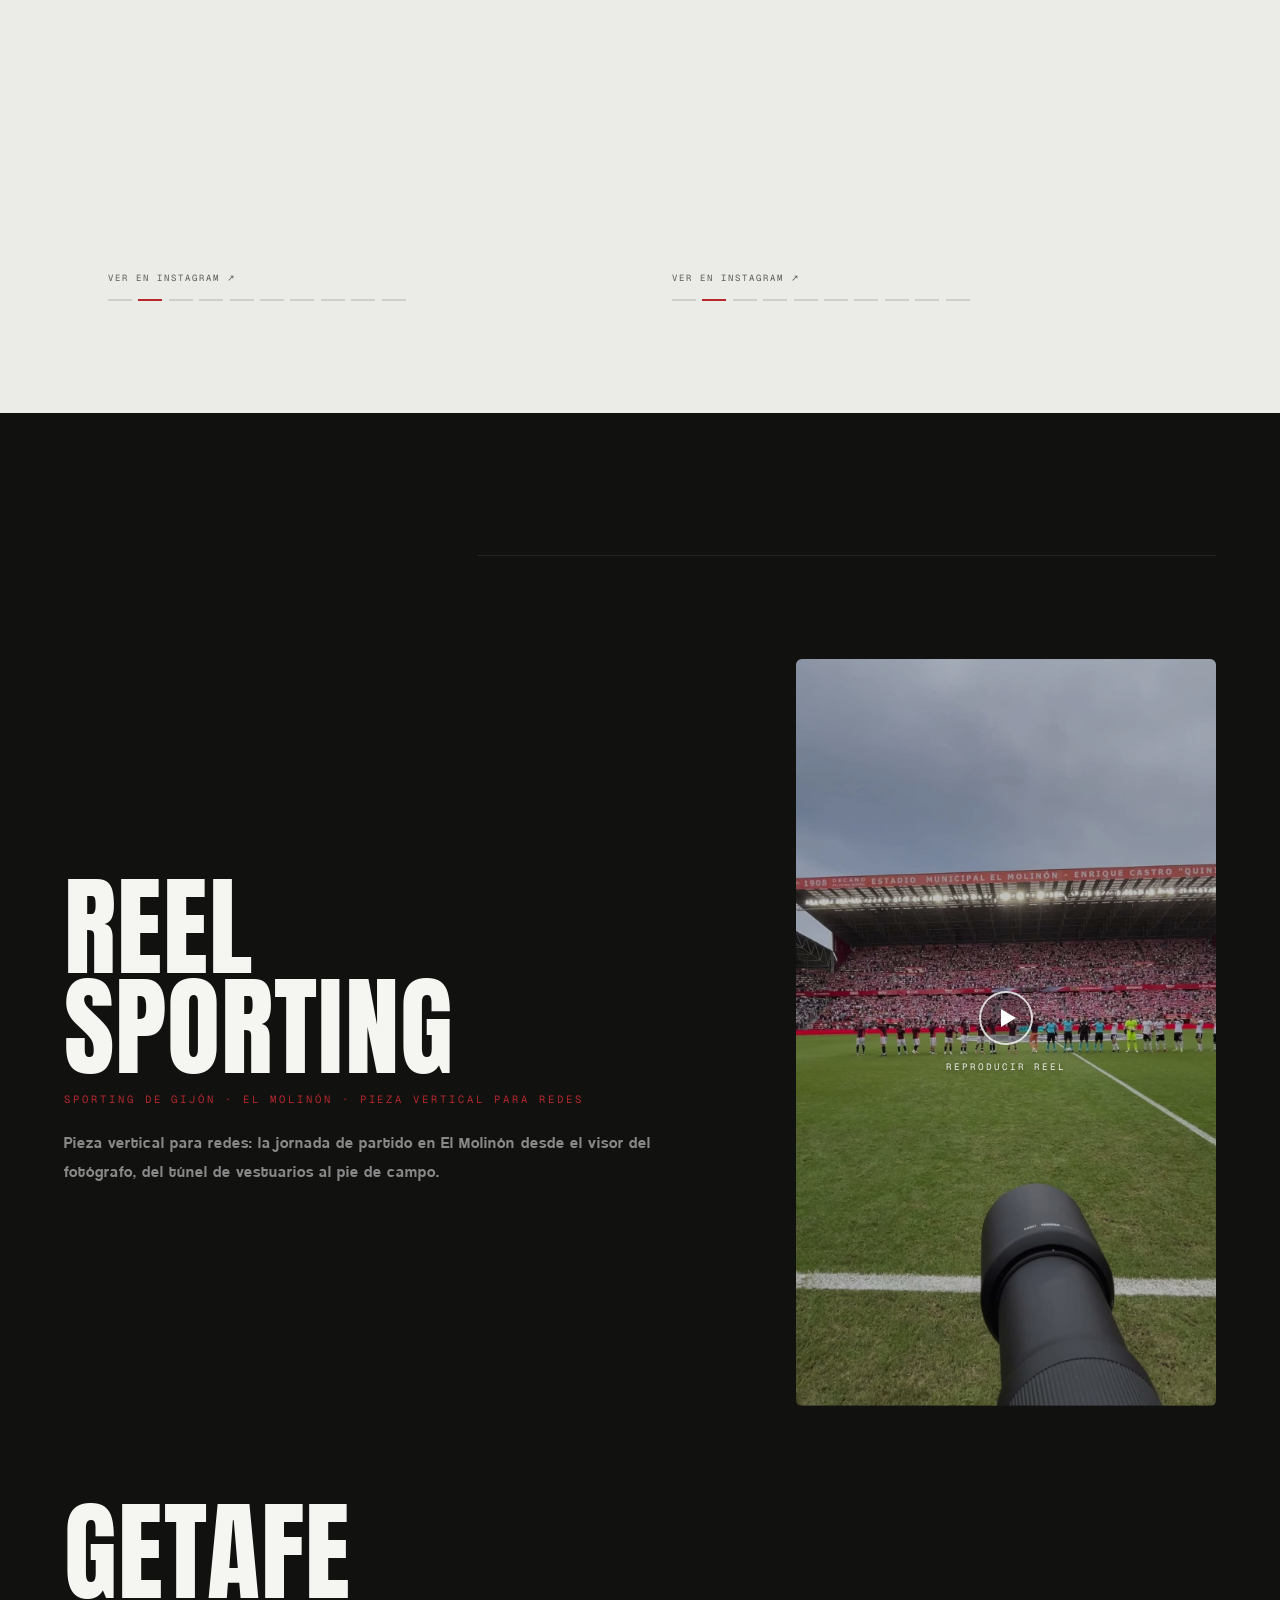
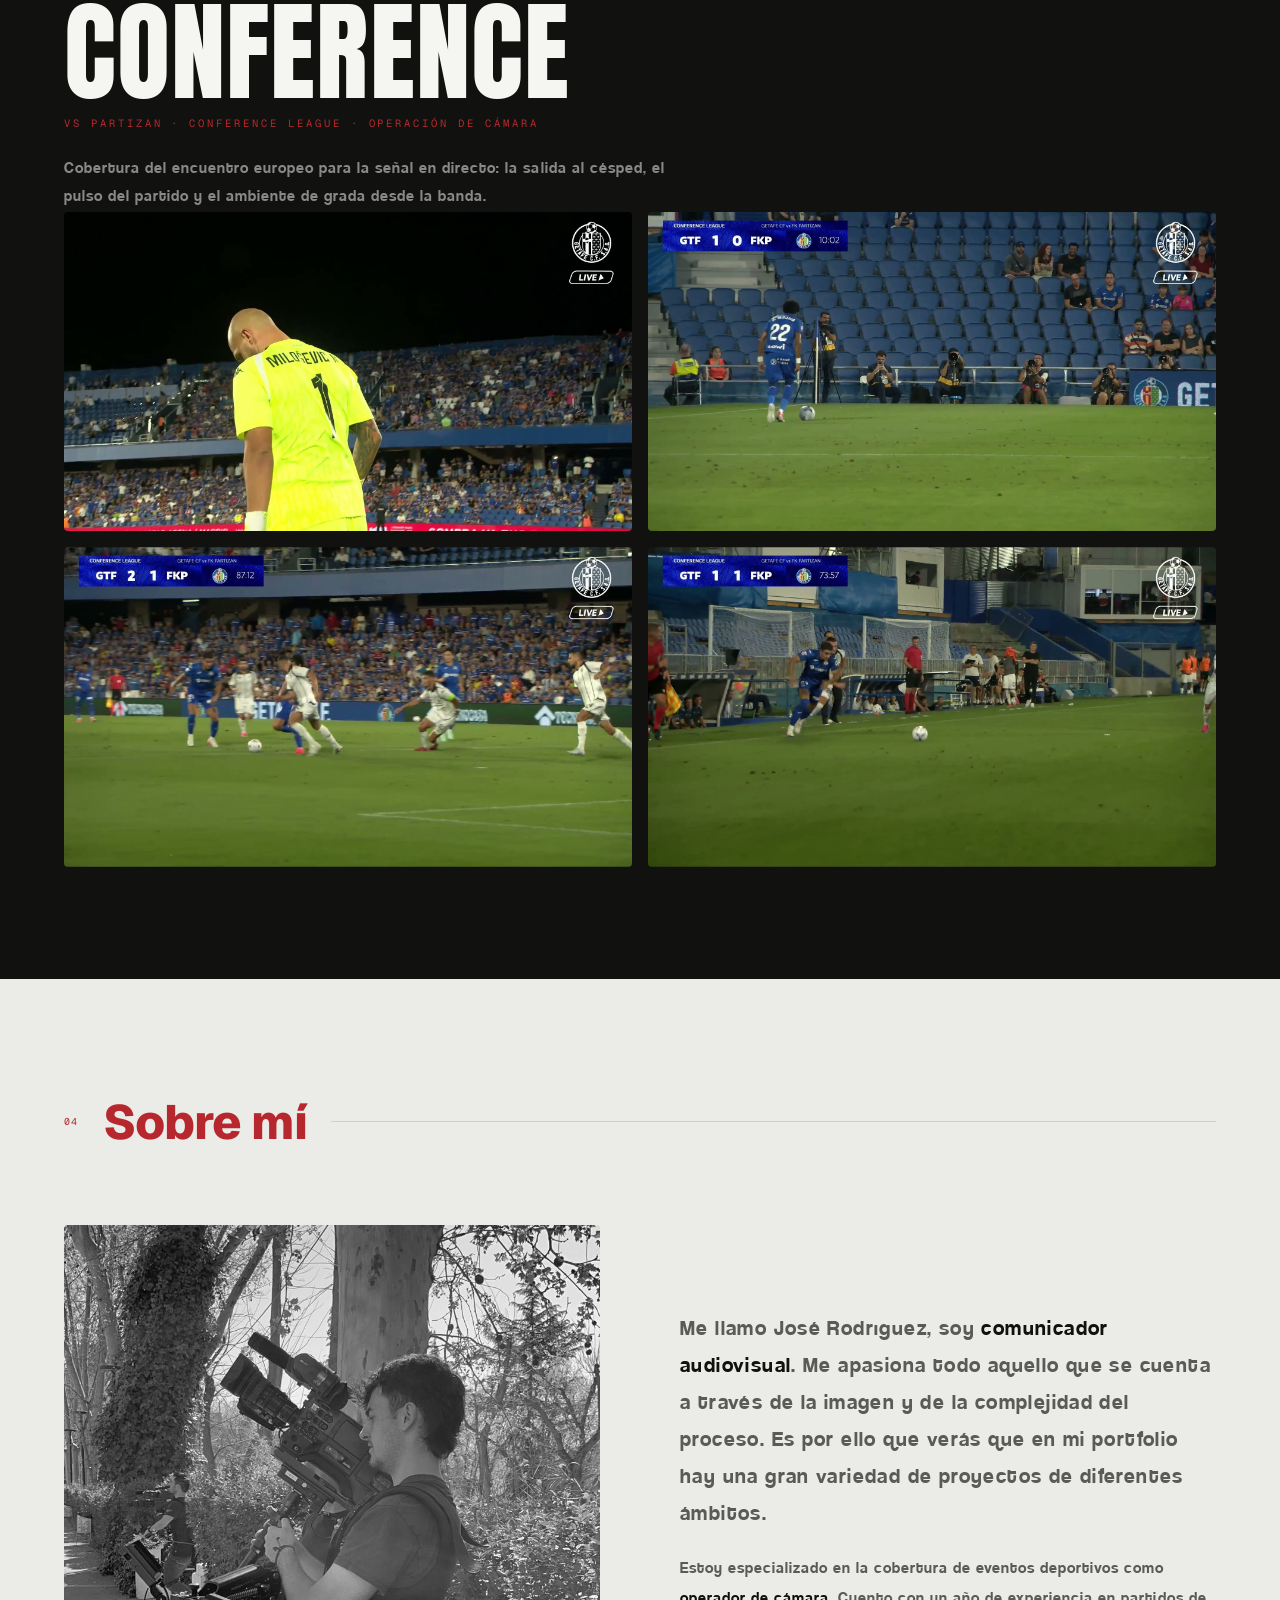
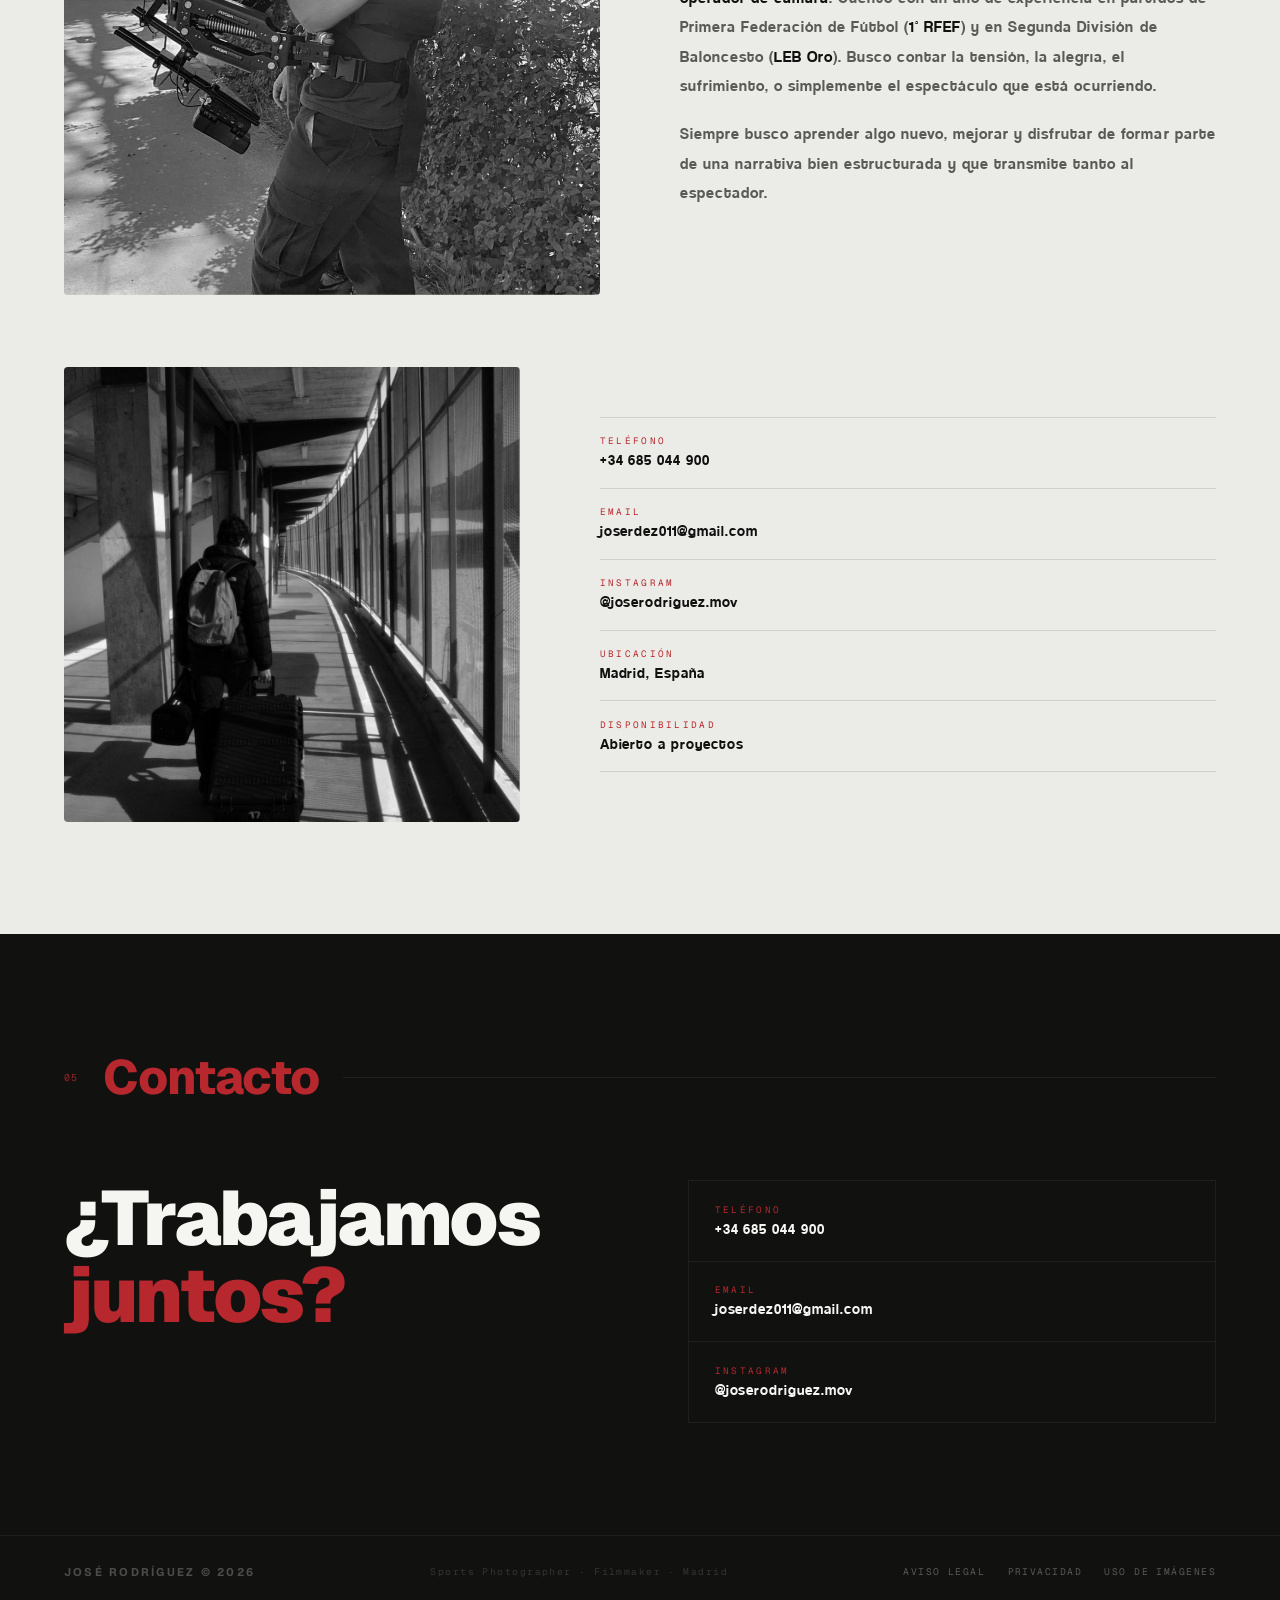
==== commit f34228db: "Cambios del 27/10: Sports Photographer, botón de contacto en portada, cinta de clientes con logos y " ====
--- a/index.html
+++ b/index.html
@@ -3,8 +3,8 @@
 <head>
   <meta charset="UTF-8">
   <meta name="viewport" content="width=device-width, initial-scale=1.0">
-  <title>José Rodríguez — Steadicam Operator & Filmmaker</title>
-  <meta name="description" content="Steadicam Operator & Filmmaker. Fotógrafo deportivo, colaborador en Atlético Stats y Encestando.es. Madrid.">
+  <title>José Rodríguez — Sports Photographer & Filmmaker</title>
+  <meta name="description" content="Sports Photographer & Filmmaker. Fotografía y vídeo deportivo para clubes, marcas y medios. Madrid.">
 
   <!-- Tipografías: Geist para textos técnicos/números y Coolvetica para un impacto brutalista.
        Autoalojadas en resources/fonts/ para no enviar la IP del visitante a Google ni a
@@ -200,6 +200,7 @@
     }
     .hero-cta:hover { color: var(--red); border-color: var(--red); }
     .hero-cta::after { content: '↓'; }
+    .hero-ctas { display: flex; flex-wrap: wrap; gap: 1rem 2.4rem; }
 
     /* Escaparate: proyecto destacado directamente en portada */
     /* La columna de texto conserva el ritmo vertical que antes daba el gap del
@@ -334,7 +335,9 @@
     .film-ticker-track {
       display: flex;
       gap: 0;
-      animation: ticker-move 28s linear infinite;
+      /* Cada mitad lleva la lista dos veces (~2550px) para no dejar hueco en pantallas
+         anchas; 48s mantiene la velocidad que tenía con la lista de antes. */
+      animation: ticker-move 48s linear infinite;
       will-change: transform; /* Optimización de renderizado por GPU */
     }
     .film-ticker-track:hover { animation-play-state: paused; }
@@ -356,9 +359,11 @@
       font-size: 0.58rem;
       letter-spacing: 0.25em;
       text-transform: uppercase;
-      color: rgba(255,255,255,0.28);
+      color: rgba(255,255,255,0.6);
     }
     .ticker-seg .red { color: var(--red); margin: 0 0.8rem; font-size: 0.5rem; }
+    /* Escudo o logo del cliente, en miniatura delante de su nombre. */
+    .ticker-seg img { height: 1.6rem; width: auto; margin-right: 0.9rem; }
 
     /* ─── MAQUETACIÓN DE SECCIONES (Shells) ──────────────────── */
     section.s { padding: 7rem 4rem; }
@@ -533,13 +538,6 @@
     .s:not(.s--dark) .vfeat-desc  { color: var(--mid); }
 
     /* ─── SECCIÓN: PORTFOLIO FOTO ────────────────────────────── */
-    /* Rejilla 2×2 de celdas iguales. Antes era un masonry de 3 columnas, pero con
-       grupos de 4 fotos dejaba una suelta en la última fila y las columnas
-       descuadradas; con celdas 16:9 uniformes los dos reportajes se leen parejos. */
-    .photo-grid { display: grid; grid-template-columns: repeat(2, 1fr); gap: 1rem; }
-    .photo-grid .ph { margin-bottom: 0; }   /* el hueco lo pone el gap, no el margen */
-    .photo-grid .ph-inner { position: relative; aspect-ratio: 16/9; }
-    .photo-grid .ph img { position: absolute; inset: 0; width: 100%; height: 100%; object-fit: cover; }
     /* Dos carruseles de post por club, lado a lado; ancho acotado para que el
        4:5 no se dispare en alto. */
     .post-pair { display: grid; grid-template-columns: repeat(2, minmax(0, 500px)); gap: 4rem; justify-content: center; }
@@ -559,43 +557,6 @@
       color: var(--red);
       margin: 3.5rem 0 1.4rem;
     }
-    .ph {
-      position: relative;
-      overflow: hidden;
-      background: var(--pale);
-      cursor: pointer;
-      border-radius: 4px;
-      break-inside: avoid;    /* no parte una foto entre dos columnas */
-      margin-bottom: 1rem;    /* separación vertical entre fotos apiladas */
-    }
-    .ph-inner { display: block; }
-    .ph img { display: block; width: 100%; height: auto; transition: transform 0.5s ease; }
-    .ph:hover img { transform: scale(1.04); }
-
-    /* Overlay cinematográfico interactivo (Caption en hover) */
-    .ph-overlay {
-      position: absolute;
-      inset: 0;
-      background: rgba(17,17,16,0);
-      display: flex;
-      align-items: flex-end;
-      padding: 1.2rem;
-      transition: background 0.3s;
-      pointer-events: none;
-    }
-    .ph:hover .ph-overlay { background: rgba(17,17,16,0.55); }
-    .ph-caption {
-      font-family: var(--fh);
-      font-size: 0.75rem;
-      font-weight: 600;
-      letter-spacing: 0.12em;
-      text-transform: uppercase;
-      color: #fff;
-      opacity: 0;
-      transform: translateY(8px);
-      transition: opacity 0.3s, transform 0.3s;
-    }
-    .ph:hover .ph-caption { opacity: 1; transform: translateY(0); }
 
     /* ─── SECCIÓN: SOBRE MÍ (Image-led, ref. Diego Simón) ────── */
     /* Fila principal: foto grande a la izquierda + texto a la derecha */
@@ -675,80 +636,6 @@
     }
     .i-val a { color: var(--dark); text-decoration: none; transition: color 0.2s; }
     .i-val a:hover { color: var(--red); }
-
-    /* ─── SECCIÓN: EXPERIENCIA / TIMELINE ────────────────────── */
-    .timeline { display: flex; flex-direction: column; }
-    .tl-item {
-      display: grid;
-      grid-template-columns: 180px 1px 1fr;
-      gap: 0 3.5rem;
-      padding: 3.5rem 0;
-      border-bottom: 1px solid rgba(255,255,255,0.06);
-      /* Preparación para transiciones mediante IntersectionObserver */
-      opacity: 0;
-      transform: translateY(18px);
-      transition: opacity 0.55s ease, transform 0.55s ease;
-    }
-    .tl-item:last-child { border-bottom: none; }
-    .tl-item.visible { opacity: 1; transform: translateY(0); }
-
-    .tl-date {
-      font-family: var(--fm);
-      font-size: 0.65rem;
-      letter-spacing: 0.15em;
-      color: rgba(255,255,255,0.3);
-      text-align: right;
-      padding-top: 0.25rem;
-    }
-    /* Eje de la línea temporal */
-    .tl-spine { background: rgba(255,255,255,0.1); position: relative; }
-    .tl-spine::before {
-      content: '';
-      position: absolute;
-      top: 0.3rem;
-      left: 50%;
-      transform: translateX(-50%);
-      width: 8px;
-      height: 8px;
-      border-radius: 50%;
-      background: var(--red);
-      box-shadow: 0 0 0 3px rgba(182,40,45,0.2);
-    }
-    .tl-body { padding-top: 0; }
-    .tl-co {
-      font-family: var(--fm);
-      font-size: 0.62rem;
-      letter-spacing: 0.22em;
-      text-transform: uppercase;
-      color: var(--red);
-      margin-bottom: 0.5rem;
-    }
-    .tl-role {
-      font-family: var(--fh);
-      font-size: clamp(1.2rem, 2.5vw, 1.75rem);
-      font-weight: 700;
-      color: var(--white);
-      line-height: 1.2;
-      margin-bottom: 1rem;
-    }
-    .tl-desc {
-      font-family: var(--fb);
-      font-size: 0.95rem;
-      letter-spacing: 0.06em;
-      line-height: 1.75;
-      color: rgba(255,255,255,0.42);
-    }
-    .tl-badge {
-      display: inline-block;
-      margin-top: 1.1rem;
-      padding: 0.28rem 0.8rem;
-      border: 1px solid rgba(182,40,45,0.45);
-      font-family: var(--fm);
-      font-size: 0.58rem;
-      letter-spacing: 0.18em;
-      text-transform: uppercase;
-      color: var(--red);
-    }
 
     /* ─── SECCIÓN: CONTACTO ──────────────────────────────────── */
     .contact-grid { display: grid; grid-template-columns: 1fr 1fr; gap: 6rem; align-items: start; }
@@ -761,15 +648,6 @@
       color: var(--white);
     }
     .contact-headline em { color: var(--red); font-style: normal; }
-    .contact-sub {
-      font-family: var(--fb);
-      font-size: 1rem;
-      letter-spacing: 0.07em;
-      line-height: 1.7;
-      color: rgba(255,255,255,0.38);
-      margin-top: 1.8rem;
-      max-width: 400px;
-    }
     .contact-links { display: flex; flex-direction: column; gap: 0; }
     .c-link {
       display: flex;
@@ -826,23 +704,6 @@
       text-decoration: none; transition: color 0.25s ease;
     }
     .foot-legal a:hover { color: var(--red); }
-
-    /* ─── INTERFAZ LIGHTBOX (Modal nativo para fotos) ─────────── */
-    #lb { display: none; position: fixed; inset: 0; background: rgba(10,10,10,0.94); z-index: 2000; align-items: center; justify-content: center; cursor: pointer; }
-    #lb.open { display: flex; }
-    #lb img { max-width: 90vw; max-height: 90vh; object-fit: contain; }
-    #lb-close {
-      position: absolute;
-      top: 1.5rem;
-      right: 2rem;
-      font-family: var(--fh);
-      font-size: 0.7rem;
-      font-weight: 600;
-      letter-spacing: 0.2em;
-      text-transform: uppercase;
-      color: rgba(255,255,255,0.4);
-      cursor: pointer;
-    }
 
     /* ─── RENDER PERFORMANCE ANIMATIONS ─────────────────────── */
     @keyframes fadeUp {
@@ -877,12 +738,6 @@
 
     /* Barra de progreso de lectura, en el rojo de grabación. */
     .scroll-progress { position: fixed; top: 0; left: 0; right: 0; height: 2px; background: var(--red); transform: scaleX(0); transform-origin: left; z-index: 3000; pointer-events: none; }
-
-    /* Visor: entra con fundido y la foto se asienta. */
-    @keyframes lbFade { from { opacity: 0; } }
-    @keyframes lbZoom { from { opacity: 0; transform: scale(0.96); } }
-    #lb.open { animation: lbFade 0.3s ease; }
-    #lb.open img { animation: lbZoom 0.45s var(--ease-out); }
 
     /* ─── RESPONSIVE DESIGN (Media Queries) ──────────────────── */
 
@@ -937,17 +792,12 @@
       .vfeat-stage { margin: 2rem auto 3rem; }
       .reel-split { grid-template-columns: 1fr; gap: 0; }
       .reel-split .vfeat-stage { margin: 2rem auto 3rem; }
-      .tl-item { grid-template-columns: 1fr; gap: 0.8rem; padding: 2.5rem 0; }
-      .tl-spine { display: none; }
-      .tl-date { text-align: left; padding-top: 0; margin-bottom: 0.5rem; }
-
     }
 
     @media (max-width: 600px) {
       h1.hero-name { font-size: clamp(2.9rem, 15vw, 4.5rem); }
-      /* "PRETEMPORADA" no cabía a 320px con el mínimo de 3rem y se cortaba. */
+      /* "ESTUDIANTES" no cabía a 320px con el mínimo de 3rem y se cortaba. */
       .vfeat-title { font-size: clamp(2.4rem, 14vw, 3rem); }
-      .photo-grid { grid-template-columns: 1fr; }
       .post-pair { grid-template-columns: 1fr; gap: 0; }
       .loop-grid { grid-template-columns: 1fr; }
       .s-head { flex-direction: column; align-items: flex-start; gap: 0.8rem; margin-bottom: 3rem; }
@@ -976,7 +826,6 @@
     <li><a href="#photo">Foto</a></li>
     <li><a href="#video">Vídeo</a></li>
     <li><a href="#about">Sobre mí</a></li>
-    <li><a href="#experience">Experiencia</a></li>
     <li><a href="#contact">Contacto</a></li>
   </ul>
 </nav>
@@ -986,17 +835,20 @@
      ════════════════════════════════════════════════════════════ -->
 <header class="hero" id="hero">
   <div class="hero-main">
-    <div class="hero-eyebrow">Steadicam Operator · Filmmaker · Madrid</div>
+    <div class="hero-eyebrow">Sports Photographer · Filmmaker · Madrid</div>
     <h1 class="hero-name">
       JOSÉ
       <span class="r">RODRÍGUEZ</span>
     </h1>
 
     <div class="hero-desc">
-      <p>Fotógrafo deportivo, colaborador en <strong>Atlético Stats</strong> &amp; <strong>Encestando.es</strong></p>
-    </div>
-
-    <a class="hero-cta" href="#video">Ver portfolio</a>
+      <p>Fotografía y vídeo deportivo para clubes, marcas y medios</p>
+    </div>
+
+    <div class="hero-ctas">
+      <a class="hero-cta" href="#video">Ver portfolio</a>
+      <a class="hero-cta" href="#contact">Contacto</a>
+    </div>
   </div>
 
   <!-- ESCAPARATE: vlog de Atlético Stats en el Metropolitano. Miniatura
@@ -1015,22 +867,31 @@
   </div>
 </header>
 
-<!-- Marquee de tecnología/servicios oculto para lectores de pantalla por redundancia -->
+<!-- Clientes y marcas con los que ha colaborado José. Oculto para lectores de pantalla:
+     los mismos nombres ya aparecen en el portfolio. -->
 <div class="film-ticker" aria-hidden="true">
   <div class="film-ticker-track" id="ticker">
-    <div class="ticker-seg"><span>Steadicam Operator</span><span class="red">◆</span></div>
-    <div class="ticker-seg"><span>Camera Op — 1ª RFEF</span><span class="red">◆</span></div>
-    <div class="ticker-seg"><span>Eventos Deportivos</span><span class="red">◆</span></div>
-    <div class="ticker-seg"><span>Iluminación & Plató</span><span class="red">◆</span></div>
-    <div class="ticker-seg"><span>Filmmaker</span><span class="red">◆</span></div>
-    <div class="ticker-seg"><span>Madrid, España</span><span class="red">◆</span></div>
+    <div class="ticker-seg"><img src="resources/logos/sporting.png" alt=""><span>Sporting de Gijón</span><span class="red">◆</span></div>
+    <div class="ticker-seg"><img src="resources/logos/leganes.png" alt=""><span>CD Leganés</span><span class="red">◆</span></div>
+    <div class="ticker-seg"><img src="resources/logos/getafe.png" alt=""><span>Getafe CF</span><span class="red">◆</span></div>
+    <div class="ticker-seg"><img src="resources/logos/atletico-stats.png" alt=""><span>Atlético Stats</span><span class="red">◆</span></div>
+    <div class="ticker-seg"><img src="resources/logos/encestando.png" alt=""><span>Encestando.es</span><span class="red">◆</span></div>
+    <div class="ticker-seg"><img src="resources/logos/sporting.png" alt=""><span>Sporting de Gijón</span><span class="red">◆</span></div>
+    <div class="ticker-seg"><img src="resources/logos/leganes.png" alt=""><span>CD Leganés</span><span class="red">◆</span></div>
+    <div class="ticker-seg"><img src="resources/logos/getafe.png" alt=""><span>Getafe CF</span><span class="red">◆</span></div>
+    <div class="ticker-seg"><img src="resources/logos/atletico-stats.png" alt=""><span>Atlético Stats</span><span class="red">◆</span></div>
+    <div class="ticker-seg"><img src="resources/logos/encestando.png" alt=""><span>Encestando.es</span><span class="red">◆</span></div>
     <!-- Duplicación del track idéntica para asegurar el loop infinito sin saltos visuales -->
-    <div class="ticker-seg"><span>Steadicam Operator</span><span class="red">◆</span></div>
-    <div class="ticker-seg"><span>Camera Op — 1ª RFEF</span><span class="red">◆</span></div>
-    <div class="ticker-seg"><span>Eventos Deportivos</span><span class="red">◆</span></div>
-    <div class="ticker-seg"><span>Iluminación & Plató</span><span class="red">◆</span></div>
-    <div class="ticker-seg"><span>Filmmaker</span><span class="red">◆</span></div>
-    <div class="ticker-seg"><span>Madrid, España</span><span class="red">◆</span></div>
+    <div class="ticker-seg"><img src="resources/logos/sporting.png" alt=""><span>Sporting de Gijón</span><span class="red">◆</span></div>
+    <div class="ticker-seg"><img src="resources/logos/leganes.png" alt=""><span>CD Leganés</span><span class="red">◆</span></div>
+    <div class="ticker-seg"><img src="resources/logos/getafe.png" alt=""><span>Getafe CF</span><span class="red">◆</span></div>
+    <div class="ticker-seg"><img src="resources/logos/atletico-stats.png" alt=""><span>Atlético Stats</span><span class="red">◆</span></div>
+    <div class="ticker-seg"><img src="resources/logos/encestando.png" alt=""><span>Encestando.es</span><span class="red">◆</span></div>
+    <div class="ticker-seg"><img src="resources/logos/sporting.png" alt=""><span>Sporting de Gijón</span><span class="red">◆</span></div>
+    <div class="ticker-seg"><img src="resources/logos/leganes.png" alt=""><span>CD Leganés</span><span class="red">◆</span></div>
+    <div class="ticker-seg"><img src="resources/logos/getafe.png" alt=""><span>Getafe CF</span><span class="red">◆</span></div>
+    <div class="ticker-seg"><img src="resources/logos/atletico-stats.png" alt=""><span>Atlético Stats</span><span class="red">◆</span></div>
+    <div class="ticker-seg"><img src="resources/logos/encestando.png" alt=""><span>Encestando.es</span><span class="red">◆</span></div>
   </div>
 </div>
 
@@ -1362,76 +1223,6 @@
     </div>
   </div>
 
-  <!-- ── PRETEMPORADA 2026/27 ───────────────────────────────────────────────
-       Sólo presentaciones y fichajes: José retiró las fotos del partido.
-       ─────────────────────────────────────────────────────────────────────── -->
-  <div class="vfeat" style="margin-top: 6rem;">
-    <h3 class="vfeat-title">Pretemporada<br>2026/27<span>Presentaciones y fichajes · CD Leganés &amp; Getafe CF</span></h3>
-    <p class="vfeat-desc">El arranque de temporada desde dentro del club: la presentación de un fichaje ante la prensa y la afición y las firmas de contrato en las oficinas.</p>
-  </div>
-
-  <p class="pf-cat">CD Leganés</p>
-  <div class="photo-grid">
-    <div class="ph" onclick="openLb(this)">
-      <div class="ph-inner">
-        <img src="resources/fotografias/pret-leganes-01.jpg" alt="Presentación de Soko junto al director deportivo del CD Leganés" loading="lazy">
-      </div>
-      <div class="ph-overlay"><span class="ph-caption">Presentación</span></div>
-    </div>
-
-    <div class="ph" onclick="openLb(this)">
-      <div class="ph-inner">
-        <img src="resources/fotografias/pret-leganes-02.jpg" alt="Sala de prensa del CD Leganés durante la presentación" loading="lazy">
-      </div>
-      <div class="ph-overlay"><span class="ph-caption">Sala de prensa</span></div>
-    </div>
-
-    <div class="ph" onclick="openLb(this)">
-      <div class="ph-inner">
-        <img src="resources/fotografias/pret-leganes-03.jpg" alt="Soko posando con la equipación del CD Leganés sobre el césped" loading="lazy">
-      </div>
-      <div class="ph-overlay"><span class="ph-caption">Posado en Butarque</span></div>
-    </div>
-
-    <div class="ph" onclick="openLb(this)">
-      <div class="ph-inner">
-        <img src="resources/fotografias/pret-leganes-04.jpg" alt="Soko con la afición del CD Leganés en la grada" loading="lazy">
-      </div>
-      <div class="ph-overlay"><span class="ph-caption">Con la afición</span></div>
-    </div>
-  </div>
-
-  <p class="pf-cat">Getafe CF</p>
-  <div class="photo-grid">
-    <div class="ph" onclick="openLb(this)">
-      <div class="ph-inner">
-        <img src="resources/fotografias/pret-getafe-01.jpg" alt="Firma de contrato en las oficinas del Getafe CF" loading="lazy">
-      </div>
-      <div class="ph-overlay"><span class="ph-caption">Firma de contrato</span></div>
-    </div>
-
-    <div class="ph" onclick="openLb(this)">
-      <div class="ph-inner">
-        <img src="resources/fotografias/pret-getafe-02.jpg" alt="Firma de contrato bajo el escudo del Getafe CF" loading="lazy">
-      </div>
-      <div class="ph-overlay"><span class="ph-caption">Firma de contrato</span></div>
-    </div>
-
-    <div class="ph" onclick="openLb(this)">
-      <div class="ph-inner">
-        <img src="resources/fotografias/pret-getafe-03.jpg" alt="Posado con la camiseta del Getafe CF tras la firma" loading="lazy">
-      </div>
-      <div class="ph-overlay"><span class="ph-caption">Posado con la camiseta</span></div>
-    </div>
-
-    <div class="ph" onclick="openLb(this)">
-      <div class="ph-inner">
-        <img src="resources/fotografias/pret-getafe-04.jpg" alt="Posado en el campo de la ciudad deportiva del Getafe CF" loading="lazy">
-      </div>
-      <div class="ph-overlay"><span class="ph-caption">Ciudad deportiva</span></div>
-    </div>
-  </div>
-
 </section>
 
 <!-- ════════════════════════════════════════════════════════════
@@ -1545,75 +1336,17 @@
 </section>
 
 <!-- ════════════════════════════════════════════════════════════
-     05 · EXPERIENCIA — Timeline
-     ════════════════════════════════════════════════════════════ -->
-<section class="s s--dark" id="experience">
-  <div class="s-head">
-    <span class="s-num">05</span>
-    <h2 class="s-title">Experiencia</h2>
-    <div class="s-rule"></div>
-  </div>
-  <div class="timeline">
-
-    <div class="tl-item">
-      <div class="tl-date">2026 — Presente</div>
-      <div class="tl-spine"></div>
-      <div class="tl-body">
-        <div class="tl-co">Freelance</div>
-        <div class="tl-role">Fotógrafo en 2ª División</div>
-        <div class="tl-desc">Fotógrafo deportivo en 2ª División española para César Gelabert (Sporting de Gijón) y para Patrick Soko (CD Leganés).</div>
-        <span class="tl-badge">Actualidad</span>
-      </div>
-    </div>
-
-    <div class="tl-item">
-      <div class="tl-date">2025 — Presente</div>
-      <div class="tl-spine"></div>
-      <div class="tl-body">
-        <div class="tl-co">PEVYPE</div>
-        <div class="tl-role">Operador de Cámara en Deportes</div>
-        <div class="tl-desc">Operador de cámara en eventos deportivos de alto nivel. Retransmisión de partidos de baloncesto (LEB Oro) y fútbol (1ª RFEF), cubriendo competiciones de máxima exigencia técnica y narrativa visual en directo.</div>
-        <span class="tl-badge">Actualidad</span>
-      </div>
-    </div>
-
-    <div class="tl-item">
-      <div class="tl-date">2024 — 2025</div>
-      <div class="tl-spine"></div>
-      <div class="tl-body">
-        <div class="tl-co">Escuela CEV</div>
-        <div class="tl-role">Técnico Departamento de Logística</div>
-        <div class="tl-desc">Gestión y administración del material audiovisual del departamento. Control de inventario, mantenimiento de equipos y coordinación en la preparación de rodajes y proyectos de producción internos.</div>
-      </div>
-    </div>
-
-    <div class="tl-item">
-      <div class="tl-date">2024</div>
-      <div class="tl-spine"></div>
-      <div class="tl-body">
-        <div class="tl-co">7yACCIÓN</div>
-        <div class="tl-role">Técnico de Iluminación & Cámara</div>
-        <div class="tl-desc">Prácticas profesionales en entorno de producción real. Montaje de sets de rodaje y operación de cámara en plató. Trabajo en iluminación para producciones audiovisuales con equipo técnico especializado.</div>
-        <span class="tl-badge">Prácticas</span>
-      </div>
-    </div>
-
-  </div>
-</section>
-
-<!-- ════════════════════════════════════════════════════════════
-     06 · CONTACTO
+     05 · CONTACTO
      ════════════════════════════════════════════════════════════ -->
 <section class="s s--dark" id="contact">
   <div class="s-head">
-    <span class="s-num">06</span>
+    <span class="s-num">05</span>
     <h2 class="s-title">Contacto</h2>
     <div class="s-rule"></div>
   </div>
   <div class="contact-grid">
     <div>
       <h3 class="contact-headline">¿Trabajamos<br><em>juntos?</em></h3>
-      <p class="contact-sub">Disponible para proyectos de cine, publicidad, eventos deportivos y cualquier producción que necesite un ojo preciso detrás de la cámara.</p>
     </div>
     <div class="contact-links">
       <a class="c-link" href="tel:+34685044900">
@@ -1634,19 +1367,13 @@
 
 <footer>
   <div class="foot-name">José Rodríguez © 2026</div>
-  <div class="foot-copy">Steadicam Operator · Filmmaker · Madrid</div>
+  <div class="foot-copy">Sports Photographer · Filmmaker · Madrid</div>
   <div class="foot-legal">
     <a href="legal.html">Aviso legal</a>
     <a href="legal.html#privacidad">Privacidad</a>
     <a href="legal.html#imagenes">Uso de imágenes</a>
   </div>
 </footer>
-
-<!-- Elemento accesible por teclado para cerrar modales -->
-<div id="lb" role="dialog" aria-modal="true" aria-label="Imagen ampliada" onclick="closeLb(event)">
-  <div id="lb-close" onclick="closeLb(null)" aria-label="Cerrar">✕ Cerrar</div>
-  <img id="lb-img" src="" alt="">
-</div>
 
 <script>
   /* ── INTERRUPTOR DE MENÚ MOBILE ───────────────────────────── */
@@ -1725,28 +1452,6 @@
     container.innerHTML = `<iframe src="https://www.youtube-nocookie.com/embed/${id}?autoplay=1" title="YouTube" allow="autoplay; encrypted-media; picture-in-picture; fullscreen" allowfullscreen></iframe>`;
   }
 
-  /* ── LIGHTBOX INTERACTIVO (Gestión de estados) ─────────────── */
-  function openLb(el) {
-    var img = el.querySelector('img');
-    if (!img) return;
-    document.getElementById('lb-img').src = img.src;
-    document.getElementById('lb-img').alt = img.alt;
-    document.getElementById('lb').classList.add('open');
-    document.body.style.overflow = 'hidden';
-  }
-
-  function closeLb(e) {
-    // Evita cierres accidentales al pinchar fuera de la zona de control
-    if (e && e.target !== document.getElementById('lb') && e.target !== document.getElementById('lb-close')) return;
-    document.getElementById('lb').classList.remove('open');
-    document.body.style.overflow = '';
-  }
-
-  // Accesibilidad por teclado (Cierre nativo con tecla ESC)
-  document.addEventListener('keydown', function(e) {
-    if (e.key === 'Escape') closeLb(null);
-  });
-
   /* ── SCROLL REVEAL (IntersectionObserver API) ──────────────── */
   var io = new IntersectionObserver(function(entries) {
     entries.forEach(function(entry) {
@@ -1760,20 +1465,20 @@
   /* Cada pieza recibe su efecto; las hermanas del mismo tipo entran escalonadas. */
   [
     ['.s-title, .vfeat-title, .contact-headline', 'reveal-mask'],
-    ['.s-num, .pf-intro, .vfeat-desc, .pf-cat, .hc-hint, .hc-dots, .about-lead, .about-body, .info-row, .contact-sub, .c-link', 'reveal'],
-    ['.post-pair .hc-stage, .photo-grid .ph-inner, .loop-vid, .vfeat-stage .vid-frame, .about-photo', 'reveal-media'],
+    ['.s-num, .pf-intro, .vfeat-desc, .pf-cat, .hc-hint, .hc-dots, .about-lead, .about-body, .info-row, .c-link', 'reveal'],
+    ['.post-pair .hc-stage, .loop-vid, .vfeat-stage .vid-frame, .about-photo', 'reveal-media'],
     ['.s-head', 'reveal-line']
   ].forEach(function(fx) {
     document.querySelectorAll(fx[0]).forEach(function(el) {
       var hermanas = Array.prototype.filter.call(el.parentElement.children, function(c) { return c.matches(fx[0]); });
-      var grupo = el.closest('.post-pair, .photo-grid, .loop-grid');
-      var i = grupo ? Array.prototype.indexOf.call(grupo.children, el.closest('.post-pair > *, .photo-grid > *, .loop-grid > *')) : hermanas.indexOf(el);
+      var grupo = el.closest('.post-pair, .loop-grid');
+      var i = grupo ? Array.prototype.indexOf.call(grupo.children, el.closest('.post-pair > *, .loop-grid > *')) : hermanas.indexOf(el);
       el.style.setProperty('--d', Math.min(i, 5) * 0.09 + 's');
       el.classList.add(fx[1]);
     });
   });
 
-  document.querySelectorAll('.tl-item, .reveal, .reveal-mask, .reveal-media, .reveal-line').forEach(function(el) {
+  document.querySelectorAll('.reveal, .reveal-mask, .reveal-media, .reveal-line').forEach(function(el) {
     io.observe(el);
   });
 
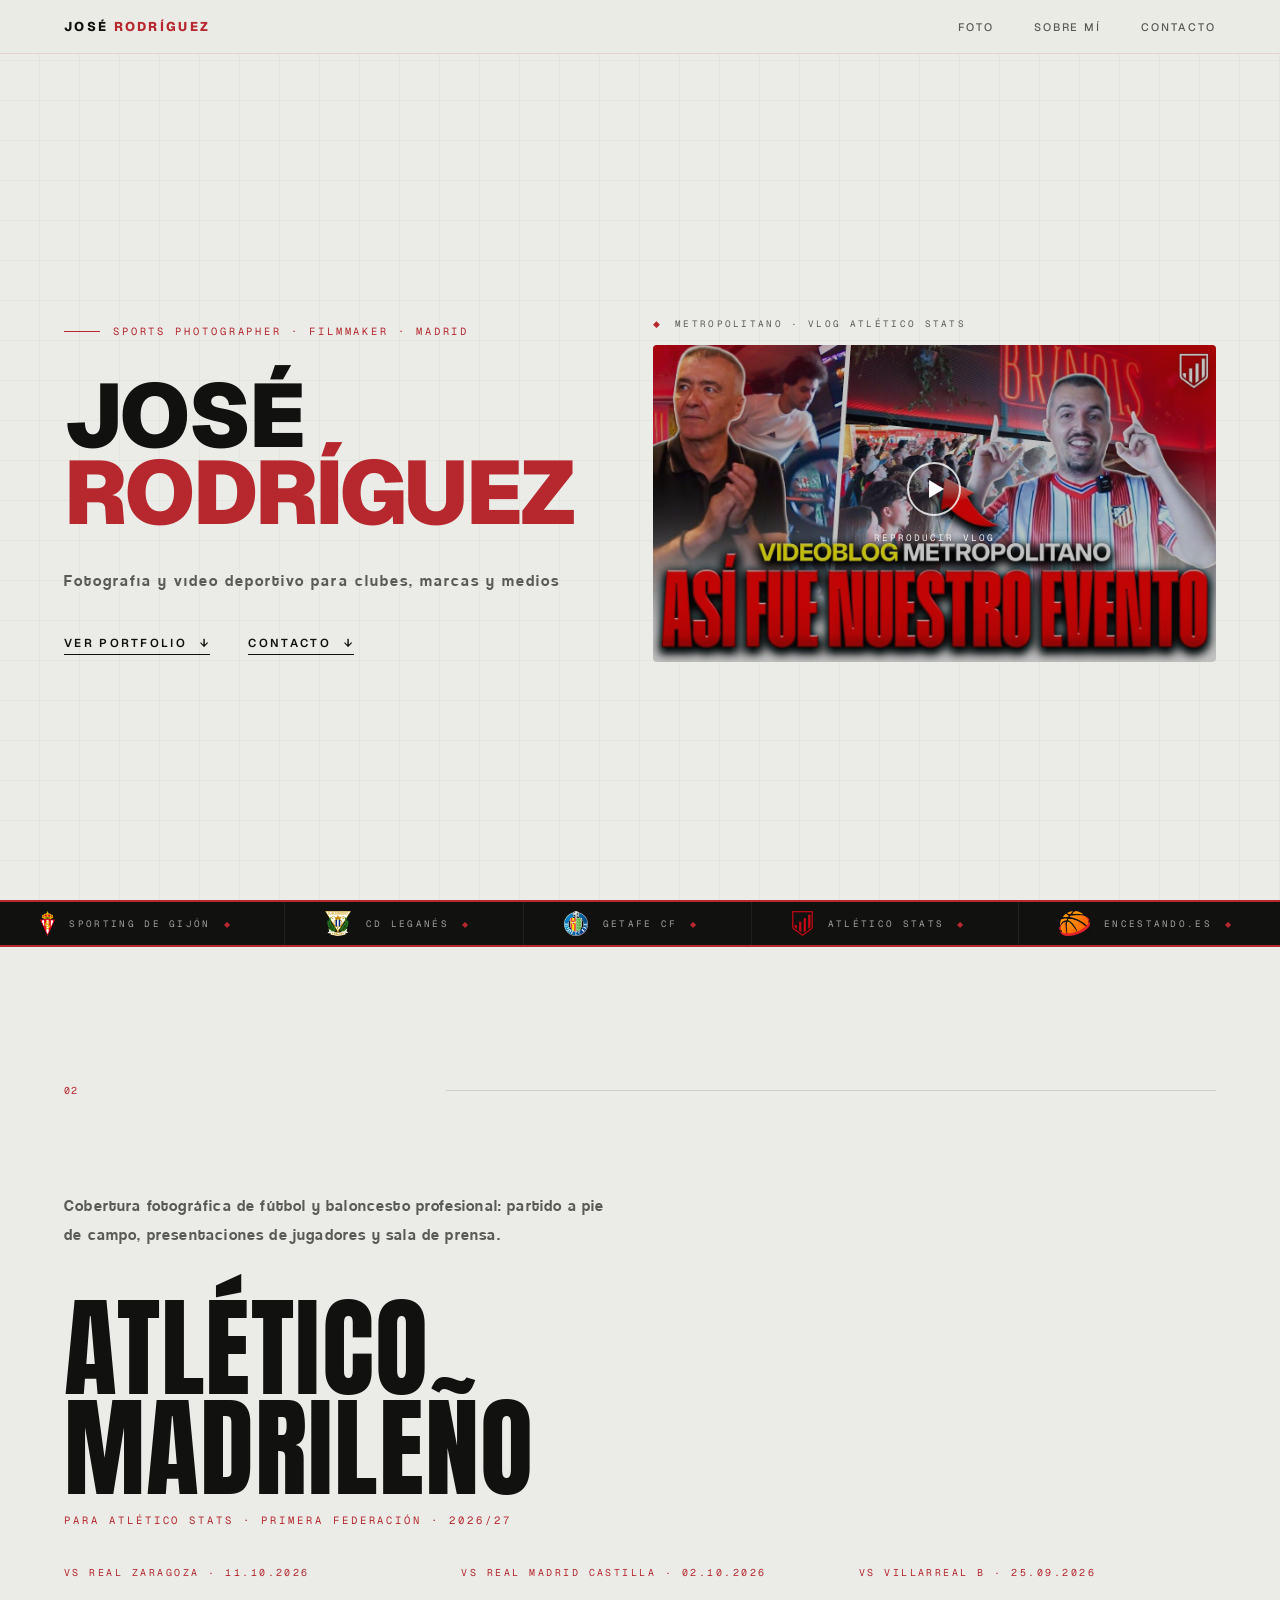
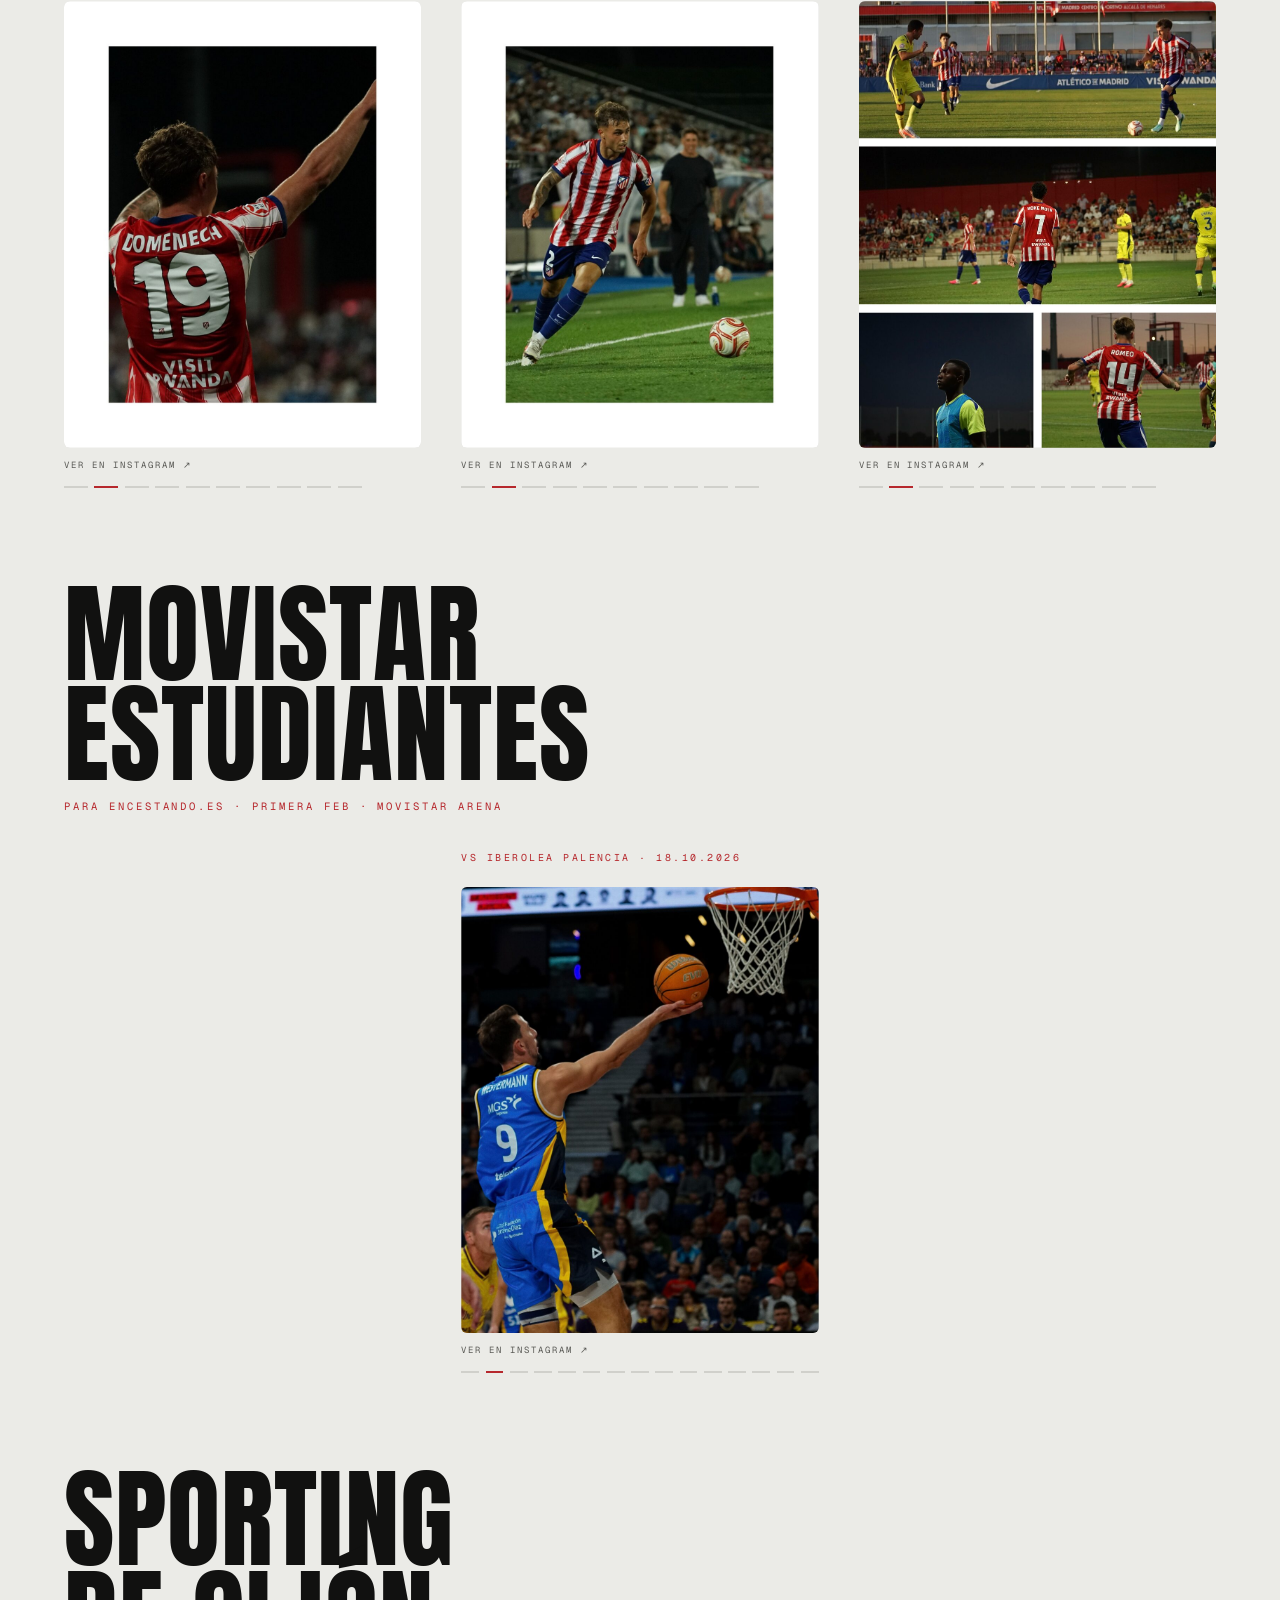
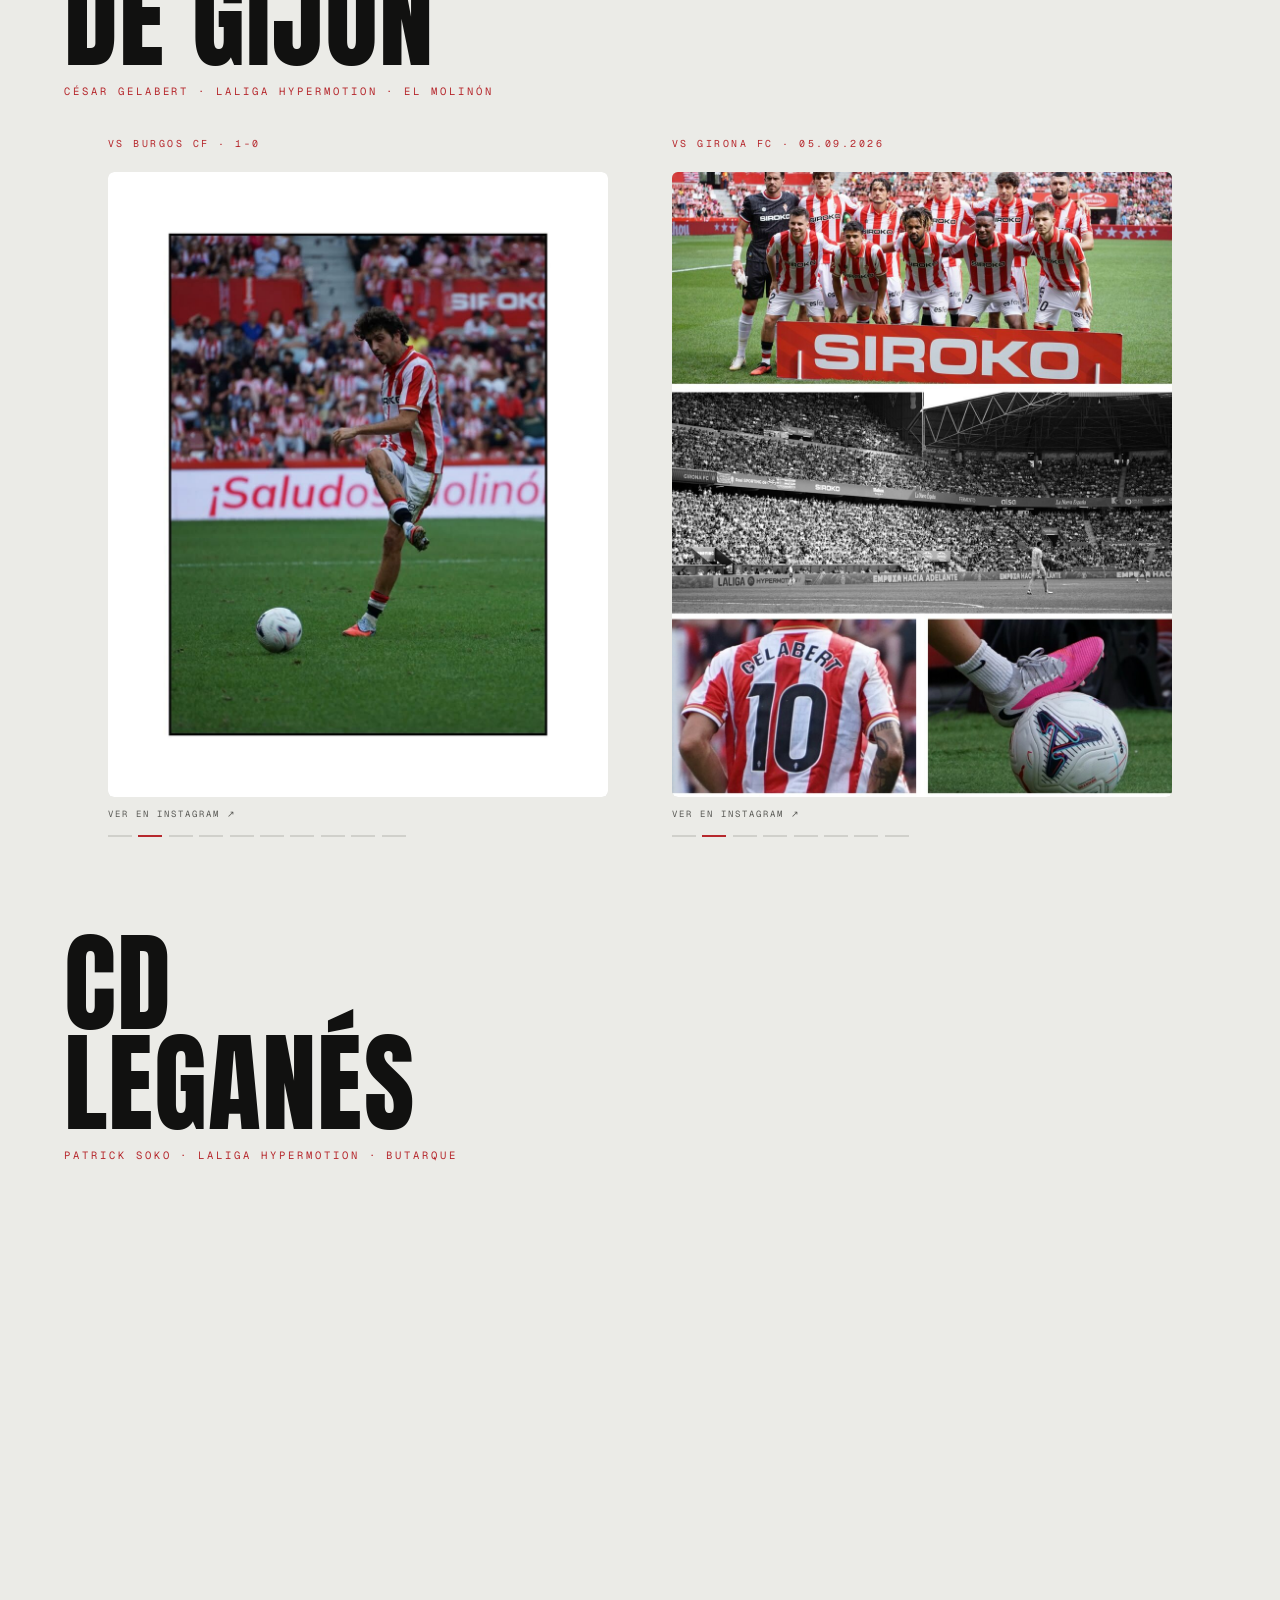
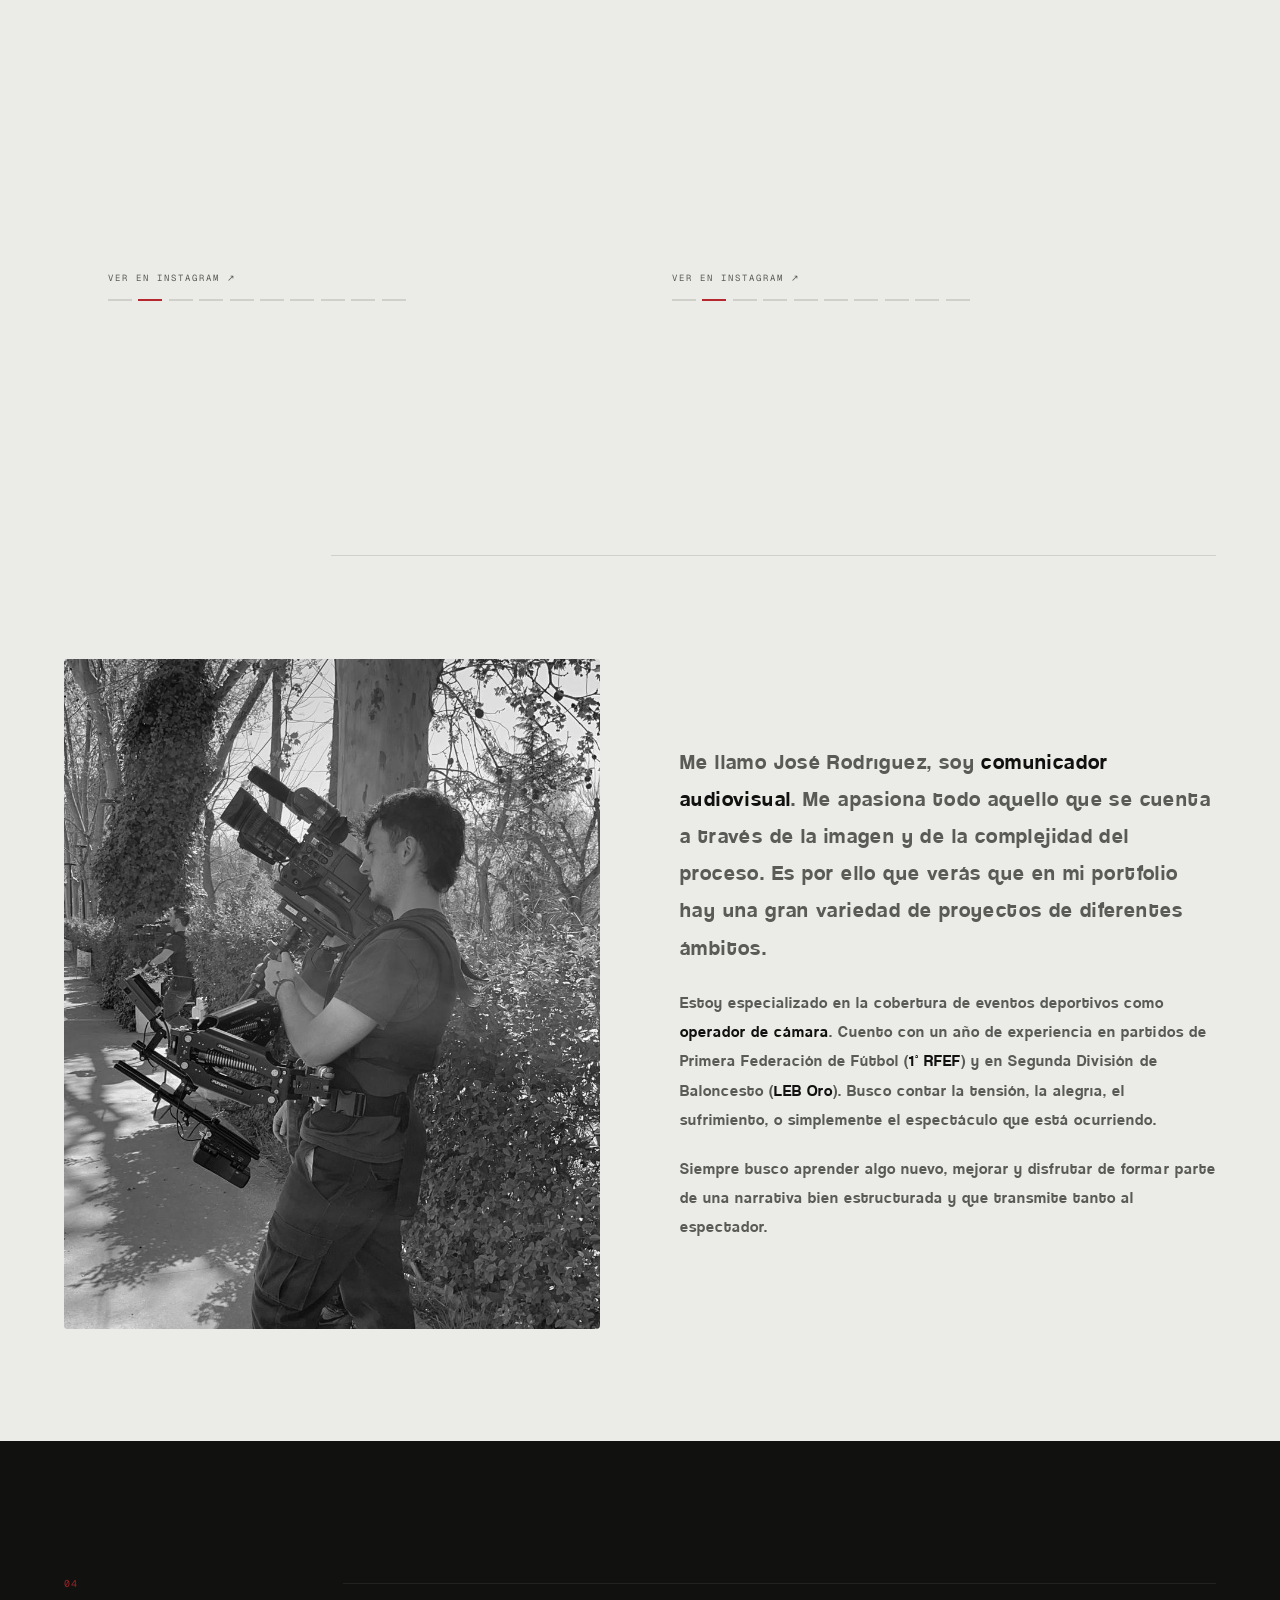
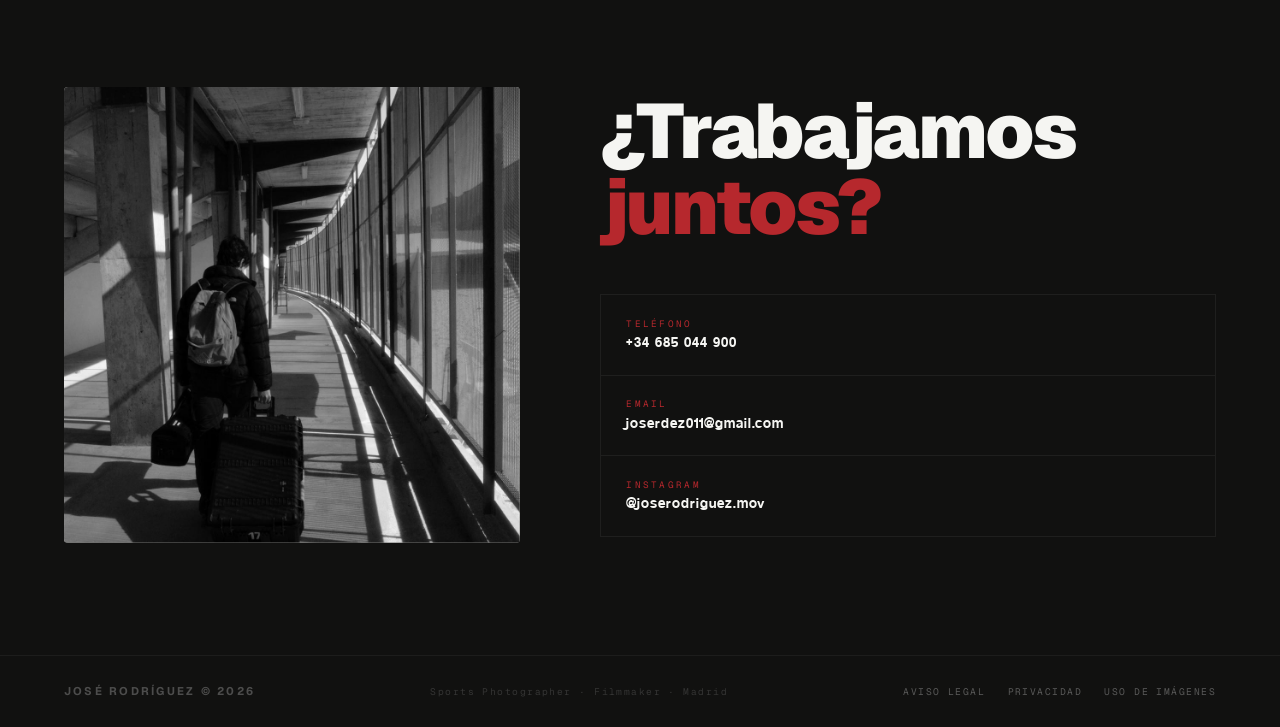
==== commit 83054d31: "Quita la sección de vídeo y pasa la foto en ruta a Contacto para no repetir los datos de contacto en" ====
--- a/index.html
+++ b/index.html
@@ -401,7 +401,7 @@
     .s--red .s-title { color: var(--bg); }
     .s--red .s-rule { background: rgba(235,235,231,0.2); }
 
-    /* ─── SECCIÓN: PORTFOLIO VÍDEO (Estilo escaparate Zara) ───── */
+    /* ─── INTRO DE SECCIÓN ───────────────────────────────────── */
     .pf-intro {
       font-family: var(--fb);
       font-size: 1.05rem;
@@ -411,9 +411,8 @@
       margin-bottom: 3rem;
     }
     .s .pf-intro { color: var(--mid); }
-    .s--dark .pf-intro { color: rgba(255,255,255,0.5); }
-
-    /* ─── BLOQUE EDITORIAL DE VÍDEO (titular condensado + vídeo a sangre, ref. Zara) ─ */
+
+    /* ─── TITULAR EDITORIAL DE CADA CLUB (condensado, ref. Zara) ─ */
     .vfeat { max-width: 1100px; }
     .vfeat-title {
       font-family: var(--fd);
@@ -433,57 +432,15 @@
       color: var(--red);
       margin-top: 1.1rem;
     }
-    .vfeat-desc {
-      font-family: var(--fb);
-      font-size: 1.05rem;
-      letter-spacing: 0.06em;
-      line-height: 1.7;
-      color: rgba(255,255,255,0.5);
-      max-width: 620px;
-      margin-top: 1.6rem;
-    }
-    /* Escenario del vídeo destacado: contenido y centrado (no a sangre) y con un
-       ancho máximo para no sobredimensionarlo ni perder nitidez al ampliar el póster. */
-    /* width definido (no max-width): con max-width + margin:auto el ancho del bloque es
-       "indefinido" para resolver el width:100% de la miniatura y ésta no llenaba.
-       min(100%,1300px) da un ancho definido y centrado. */
-    .vfeat-stage { margin: 3rem auto 5rem; width: min(100%, 1300px); }
-    .vfeat-stage .vid-frame { border-radius: 6px; }
-    /* El Reel del Sporting está grabado en vertical (1080×1920), así que su
-       escenario se estrecha en lugar de estirarse a los 1300px del resto. */
-    .vfeat-stage--vert { width: min(100%, 420px); }
-    .reel-split { display: grid; grid-template-columns: 1fr 420px; gap: 4rem; align-items: center; }
-    .reel-split .vfeat-stage { margin: 0; }
-
-    /* Rejilla 2×2 de clips en bucle simultáneo (mudos). El fondo rayado marca
-       el hueco mientras no haya vídeo; al cargar, el <video> lo cubre. */
-    .loop-grid { display: grid; grid-template-columns: 1fr 1fr; gap: 1rem; }
-    .loop-grid .loop-vid {
-      display: block;
-      width: 100%;
-      aspect-ratio: 16/9;
-      object-fit: cover;
-      border-radius: 4px;
-      background: repeating-linear-gradient(45deg, #1a1a18, #1a1a18 12px, #141413 12px, #141413 24px);
-    }
-
-    .vid-wrap { display: flex; flex-direction: column; }
-    /* width:100% explícito: el marco es un flex item en columna cuyos hijos van en
-       posición absoluta; sin width no se estira y colapsaba el vídeo destacado. */
     /* La miniatura (img 16:9) se muestra como bloque a ancho completo y su altura natural
        define el alto del marco: técnica simple e infalible (la misma del grid masonry),
        sin object-fit/aspect-ratio/padding que en el destacado ancho no llenaban. */
     .vid-frame { position: relative; width: 100%; background-color: var(--dark); overflow: hidden; cursor: pointer; border-radius: 4px; }
     .vid-frame img.vid-thumb { display: block; width: 100%; height: auto; transition: transform 0.3s ease; }
     .vid-frame:hover img.vid-thumb { transform: scale(1.03); }
-    /* Al reproducir, el <iframe>/<video> sustituye a la miniatura; el marco ya no
+    /* Al reproducir, el <iframe> sustituye a la miniatura; el marco ya no
        tiene contenido que le dé altura, así que la fija el aspect-ratio. */
-    .vid-frame iframe, .vid-frame video { display: block; width: 100%; aspect-ratio: 16/9; border: none; background: #000; }
-    .vid-frame video { object-fit: cover; }
-    /* El Reel es vertical: sin esto heredaba el 16:9 de arriba y al darle al play
-       se encajaba en una caja horizontal, recortado por el object-fit. */
-    .vfeat-stage--vert .vid-frame iframe,
-    .vfeat-stage--vert .vid-frame video { aspect-ratio: 9/16; object-fit: contain; }
+    .vid-frame iframe { display: block; width: 100%; aspect-ratio: 16/9; border: none; background: #000; }
 
     .vid-placeholder {
       position: absolute;
@@ -527,15 +484,7 @@
       color: rgba(255,255,255,0.9);
       text-shadow: 0 2px 4px rgba(0,0,0,0.4);
     }
-    .vid-title { font-family: var(--fh); font-size: 1rem; font-weight: 700; color: var(--white); margin-top: 0.9rem; }
-    .vid-meta { font-family: var(--fb); font-size: 0.85rem; letter-spacing: 0.07em; color: rgba(255,255,255,0.45); margin-top: 0.2rem; }
-    /* En secciones claras los textos de vídeo se oscurecen */
-    .s:not(.s--dark) .vid-title { color: var(--dark); }
-    .s:not(.s--dark) .vid-meta { color: var(--mid); }
-    /* Ídem para el bloque editorial: .vfeat nació en la sección oscura de vídeo,
-       pero el portfolio de foto (fondo claro) lo reutiliza para sus titulares. */
     .s:not(.s--dark) .vfeat-title { color: var(--dark); }
-    .s:not(.s--dark) .vfeat-desc  { color: var(--mid); }
 
     /* ─── SECCIÓN: PORTFOLIO FOTO ────────────────────────────── */
     /* Dos carruseles de post por club, lado a lado; ancho acotado para que el
@@ -565,14 +514,6 @@
       grid-template-columns: 1fr 1fr;
       gap: 5rem;
       align-items: center;
-      margin-bottom: 4.5rem;
-    }
-    /* Fila secundaria: imagen + datos de contacto */
-    .about-meta {
-      display: grid;
-      grid-template-columns: 0.85fr 1.15fr;
-      gap: 5rem;
-      align-items: center;
     }
     /* Foto editorial en B/N que recupera el color al pasar el cursor */
     .about-photo {
@@ -611,34 +552,10 @@
     .about-body + .about-body { margin-top: 1.2rem; }
     .about-body strong { color: var(--dark); font-weight: 400; }
 
-    /* Tabla metadatos personales */
-    .about-info { display: flex; flex-direction: column; }
-    .info-row {
-      display: flex;
-      flex-direction: column;
-      padding: 1.1rem 0;
-      border-bottom: 1px solid var(--pale);
-    }
-    .info-row:first-child { border-top: 1px solid var(--pale); }
-    .i-label {
-      font-family: var(--fm);
-      font-size: 0.58rem;
-      letter-spacing: 0.25em;
-      text-transform: uppercase;
-      color: var(--red);
-      margin-bottom: 0.3rem;
-    }
-    .i-val {
-      font-family: var(--fb);
-      font-size: 1rem;
-      letter-spacing: 0.06em;
-      color: var(--dark);
-    }
-    .i-val a { color: var(--dark); text-decoration: none; transition: color 0.2s; }
-    .i-val a:hover { color: var(--red); }
-
     /* ─── SECCIÓN: CONTACTO ──────────────────────────────────── */
-    .contact-grid { display: grid; grid-template-columns: 1fr 1fr; gap: 6rem; align-items: start; }
+    /* La foto "en ruta" que antes iba en Sobre mí con una tabla de datos (repetía estos
+       mismos enlaces) acompaña ahora al contacto. */
+    .contact-grid { display: grid; grid-template-columns: 0.85fr 1.15fr; gap: 5rem; align-items: center; }
     .contact-headline {
       font-family: var(--fh);
       font-size: clamp(2.5rem, 6vw, 5rem);
@@ -648,7 +565,7 @@
       color: var(--white);
     }
     .contact-headline em { color: var(--red); font-style: normal; }
-    .contact-links { display: flex; flex-direction: column; gap: 0; }
+    .contact-links { display: flex; flex-direction: column; gap: 0; margin-top: 3rem; }
     .c-link {
       display: flex;
       flex-direction: column;
@@ -788,10 +705,8 @@
       .hero, section.s, footer { padding-left: 1.5rem; padding-right: 1.5rem; }
       section.s { padding-top: 5rem; padding-bottom: 5rem; }
 
-      .about-grid, .about-meta, .contact-grid { grid-template-columns: 1fr; gap: 3rem; }
-      .vfeat-stage { margin: 2rem auto 3rem; }
-      .reel-split { grid-template-columns: 1fr; gap: 0; }
-      .reel-split .vfeat-stage { margin: 2rem auto 3rem; }
+      .about-grid, .contact-grid { grid-template-columns: 1fr; gap: 3rem; }
+      .contact-grid .about-photo { order: 1; }   /* en móvil, los enlaces antes que la foto */
     }
 
     @media (max-width: 600px) {
@@ -799,7 +714,6 @@
       /* "ESTUDIANTES" no cabía a 320px con el mínimo de 3rem y se cortaba. */
       .vfeat-title { font-size: clamp(2.4rem, 14vw, 3rem); }
       .post-pair { grid-template-columns: 1fr; gap: 0; }
-      .loop-grid { grid-template-columns: 1fr; }
       .s-head { flex-direction: column; align-items: flex-start; gap: 0.8rem; margin-bottom: 3rem; }
       .s-rule { width: 100%; height: 1px; flex: none; }
       footer { flex-direction: column; align-items: flex-start; gap: 1rem; }
@@ -824,7 +738,6 @@
 
   <ul class="nav-links">
     <li><a href="#photo">Foto</a></li>
-    <li><a href="#video">Vídeo</a></li>
     <li><a href="#about">Sobre mí</a></li>
     <li><a href="#contact">Contacto</a></li>
   </ul>
@@ -846,7 +759,7 @@
     </div>
 
     <div class="hero-ctas">
-      <a class="hero-cta" href="#video">Ver portfolio</a>
+      <a class="hero-cta" href="#photo">Ver portfolio</a>
       <a class="hero-cta" href="#contact">Contacto</a>
     </div>
   </div>
@@ -896,8 +809,7 @@
 </div>
 
 <!-- ════════════════════════════════════════════════════════════
-     02 · PORTFOLIO FOTO — Cobertura deportiva + lightbox
-     José subió la foto por delante del vídeo (portada → foto → vídeo).
+     02 · PORTFOLIO FOTO — Cobertura deportiva por club
      ════════════════════════════════════════════════════════════ -->
 <section class="s" id="photo">
   <div class="s-head">
@@ -1226,66 +1138,11 @@
 </section>
 
 <!-- ════════════════════════════════════════════════════════════
-     03 · PORTFOLIO VÍDEO — Destacado grande + rejilla (estilo Zara)
-     ════════════════════════════════════════════════════════════ -->
-<section class="s s--dark" id="video">
-  <div class="s-head">
-    <span class="s-num">03</span>
-    <h2 class="s-title">Portfolio Vídeo</h2>
-    <div class="s-rule"></div>
-  </div>
-
-  <!-- ════════ BLOQUE PROYECTO: REEL SPORTING ════════════════════════════════
-       Pieza principal del portfolio de vídeo por indicación de José. Está grabada
-       en vertical (formato Reel), así que usa .vfeat-stage--vert en lugar del
-       escenario ancho de 1300px que comparten el resto de bloques 16:9. Va en
-       dos columnas (texto a la izquierda, vídeo a la derecha) para no ocupar
-       una pantalla entera de alto.
-       ─────────────────────────────────────────────────────────────────────── -->
-  <div class="reel-split">
-  <div class="vfeat">
-    <h3 class="vfeat-title">Reel<br>Sporting<span>Sporting de Gijón · El Molinón · Pieza vertical para redes</span></h3>
-    <p class="vfeat-desc">Pieza vertical para redes: la jornada de partido en El Molinón desde el visor del fotógrafo, del túnel de vestuarios al pie de campo.</p>
-  </div>
-
-  <div class="vfeat-stage vfeat-stage--vert">
-    <div class="vid-wrap">
-      <div class="vid-frame" onclick="loadLocalVideo(this, 'resources/videos/reel-sporting.mp4')">
-        <img src="resources/fotografias/reel-sporting.jpg" alt="Reel del Sporting de Gijón" class="vid-thumb" loading="lazy">
-        <div class="vid-placeholder">
-          <div class="vid-play"></div>
-          <span class="vid-hint">Reproducir reel</span>
-        </div>
-      </div>
-    </div>
-  </div>
-  </div>
-
-  <!-- ════════ BLOQUE PROYECTO: GETAFE — CONFERENCE ═══════════════════════════
-       Sustituye al antiguo bloque Getafe — Valladolid (pretemporada). Los cuatro
-       clips que envió José son equivalentes entre sí (11 s, 1080p50), así que el
-       bloque va directo a la rejilla 2×2 muda, sin clip destacado.
-       ─────────────────────────────────────────────────────────────────────── -->
-  <div class="vfeat" style="margin-top: 6rem;">
-    <h3 class="vfeat-title">Getafe<br>Conference<span>vs Partizan · Conference League · Operación de cámara</span></h3>
-    <p class="vfeat-desc">Cobertura del encuentro europeo para la señal en directo: la salida al césped, el pulso del partido y el ambiente de grada desde la banda.</p>
-  </div>
-
-  <div class="loop-grid">
-    <video class="loop-vid" src="resources/videos/getafe-conf-01.mp4" poster="resources/fotografias/getafe-conf-01.jpg" autoplay muted loop playsinline preload="metadata"></video>
-    <video class="loop-vid" src="resources/videos/getafe-conf-02.mp4" poster="resources/fotografias/getafe-conf-02.jpg" autoplay muted loop playsinline preload="metadata"></video>
-    <video class="loop-vid" src="resources/videos/getafe-conf-03.mp4" poster="resources/fotografias/getafe-conf-03.jpg" autoplay muted loop playsinline preload="metadata"></video>
-    <video class="loop-vid" src="resources/videos/getafe-conf-04.mp4" poster="resources/fotografias/getafe-conf-04.jpg" autoplay muted loop playsinline preload="metadata"></video>
-  </div>
-
-</section>
-
-<!-- ════════════════════════════════════════════════════════════
-     04 · SOBRE MÍ — Image-led con foto de portada (estilo Diego Simón)
+     03 · SOBRE MÍ — Image-led con foto de portada (estilo Diego Simón)
      ════════════════════════════════════════════════════════════ -->
 <section class="s" id="about">
   <div class="s-head">
-    <span class="s-num">04</span>
+    <span class="s-num">03</span>
     <h2 class="s-title">Sobre mí</h2>
     <div class="s-rule"></div>
   </div>
@@ -1302,65 +1159,37 @@
       <p class="about-body">Siempre busco aprender algo nuevo, mejorar y disfrutar de formar parte de una narrativa bien estructurada y que transmite tanto al espectador.</p>
     </div>
   </div>
-
-  <!-- Fila secundaria: segunda imagen + datos de contacto. Sustituye la ruta de la foto. -->
-  <div class="about-meta">
-    <div class="about-photo about-photo--sq">
-      <!-- Imagen de carácter más personal/autoral: encuadre cinematográfico de
-           tránsito (andén con equipo), en clave con la estética del portfolio. -->
-      <img src="resources/fotografias/sobre-mi-02.jpg" alt="José Rodríguez — en ruta de rodaje">
-    </div>
-    <div class="about-info">
-        <div class="info-row">
-          <span class="i-label">Teléfono</span>
-          <span class="i-val"><a href="tel:+34685044900">+34 685 044 900</a></span>
-        </div>
-        <div class="info-row">
-          <span class="i-label">Email</span>
-          <span class="i-val"><a href="mailto:joserdez011@gmail.com">joserdez011@gmail.com</a></span>
-        </div>
-        <div class="info-row">
-          <span class="i-label">Instagram</span>
-          <span class="i-val"><a href="https://instagram.com/joserodriguez.mov" target="_blank" rel="noopener">@joserodriguez.mov</a></span>
-        </div>
-        <div class="info-row">
-          <span class="i-label">Ubicación</span>
-          <span class="i-val">Madrid, España</span>
-        </div>
-        <div class="info-row">
-          <span class="i-label">Disponibilidad</span>
-          <span class="i-val">Abierto a proyectos</span>
-        </div>
-      </div>
-  </div>
 </section>
 
 <!-- ════════════════════════════════════════════════════════════
-     05 · CONTACTO
+     04 · CONTACTO
      ════════════════════════════════════════════════════════════ -->
 <section class="s s--dark" id="contact">
   <div class="s-head">
-    <span class="s-num">05</span>
+    <span class="s-num">04</span>
     <h2 class="s-title">Contacto</h2>
     <div class="s-rule"></div>
   </div>
   <div class="contact-grid">
+    <div class="about-photo about-photo--sq">
+      <img src="resources/fotografias/sobre-mi-02.jpg" alt="José Rodríguez — en ruta de rodaje" loading="lazy">
+    </div>
     <div>
       <h3 class="contact-headline">¿Trabajamos<br><em>juntos?</em></h3>
-    </div>
-    <div class="contact-links">
-      <a class="c-link" href="tel:+34685044900">
-        <div class="c-lbl">Teléfono</div>
-        <div class="c-val">+34 685 044 900</div>
-      </a>
-      <a class="c-link" href="mailto:joserdez011@gmail.com">
-        <div class="c-lbl">Email</div>
-        <div class="c-val">joserdez011@gmail.com</div>
-      </a>
-      <a class="c-link" href="https://instagram.com/joserodriguez.mov" target="_blank" rel="noopener">
-        <div class="c-lbl">Instagram</div>
-        <div class="c-val">@joserodriguez.mov</div>
-      </a>
+      <div class="contact-links">
+        <a class="c-link" href="tel:+34685044900">
+          <div class="c-lbl">Teléfono</div>
+          <div class="c-val">+34 685 044 900</div>
+        </a>
+        <a class="c-link" href="mailto:joserdez011@gmail.com">
+          <div class="c-lbl">Email</div>
+          <div class="c-val">joserdez011@gmail.com</div>
+        </a>
+        <a class="c-link" href="https://instagram.com/joserodriguez.mov" target="_blank" rel="noopener">
+          <div class="c-lbl">Instagram</div>
+          <div class="c-val">@joserodriguez.mov</div>
+        </a>
+      </div>
     </div>
   </div>
 </section>
@@ -1442,11 +1271,6 @@
     arrancar();
   });
 
-  /* ── LAZY VIDEO LOADER (archivo local mp4) ──────────────────── */
-  function loadLocalVideo(container, src) {
-    container.innerHTML = `<video src="${src}" controls autoplay playsinline></video>`;
-  }
-
   /* ── LAZY YOUTUBE LOADER (sin cookies, sólo al pulsar) ───────── */
   function loadYouTube(container, id) {
     container.innerHTML = `<iframe src="https://www.youtube-nocookie.com/embed/${id}?autoplay=1" title="YouTube" allow="autoplay; encrypted-media; picture-in-picture; fullscreen" allowfullscreen></iframe>`;
@@ -1465,14 +1289,14 @@
   /* Cada pieza recibe su efecto; las hermanas del mismo tipo entran escalonadas. */
   [
     ['.s-title, .vfeat-title, .contact-headline', 'reveal-mask'],
-    ['.s-num, .pf-intro, .vfeat-desc, .pf-cat, .hc-hint, .hc-dots, .about-lead, .about-body, .info-row, .c-link', 'reveal'],
-    ['.post-pair .hc-stage, .loop-vid, .vfeat-stage .vid-frame, .about-photo', 'reveal-media'],
+    ['.s-num, .pf-intro, .pf-cat, .hc-hint, .hc-dots, .about-lead, .about-body, .c-link', 'reveal'],
+    ['.post-pair .hc-stage, .about-photo', 'reveal-media'],
     ['.s-head', 'reveal-line']
   ].forEach(function(fx) {
     document.querySelectorAll(fx[0]).forEach(function(el) {
       var hermanas = Array.prototype.filter.call(el.parentElement.children, function(c) { return c.matches(fx[0]); });
-      var grupo = el.closest('.post-pair, .loop-grid');
-      var i = grupo ? Array.prototype.indexOf.call(grupo.children, el.closest('.post-pair > *, .loop-grid > *')) : hermanas.indexOf(el);
+      var grupo = el.closest('.post-pair');
+      var i = grupo ? Array.prototype.indexOf.call(grupo.children, el.closest('.post-pair > *')) : hermanas.indexOf(el);
       el.style.setProperty('--d', Math.min(i, 5) * 0.09 + 's');
       el.classList.add(fx[1]);
     });
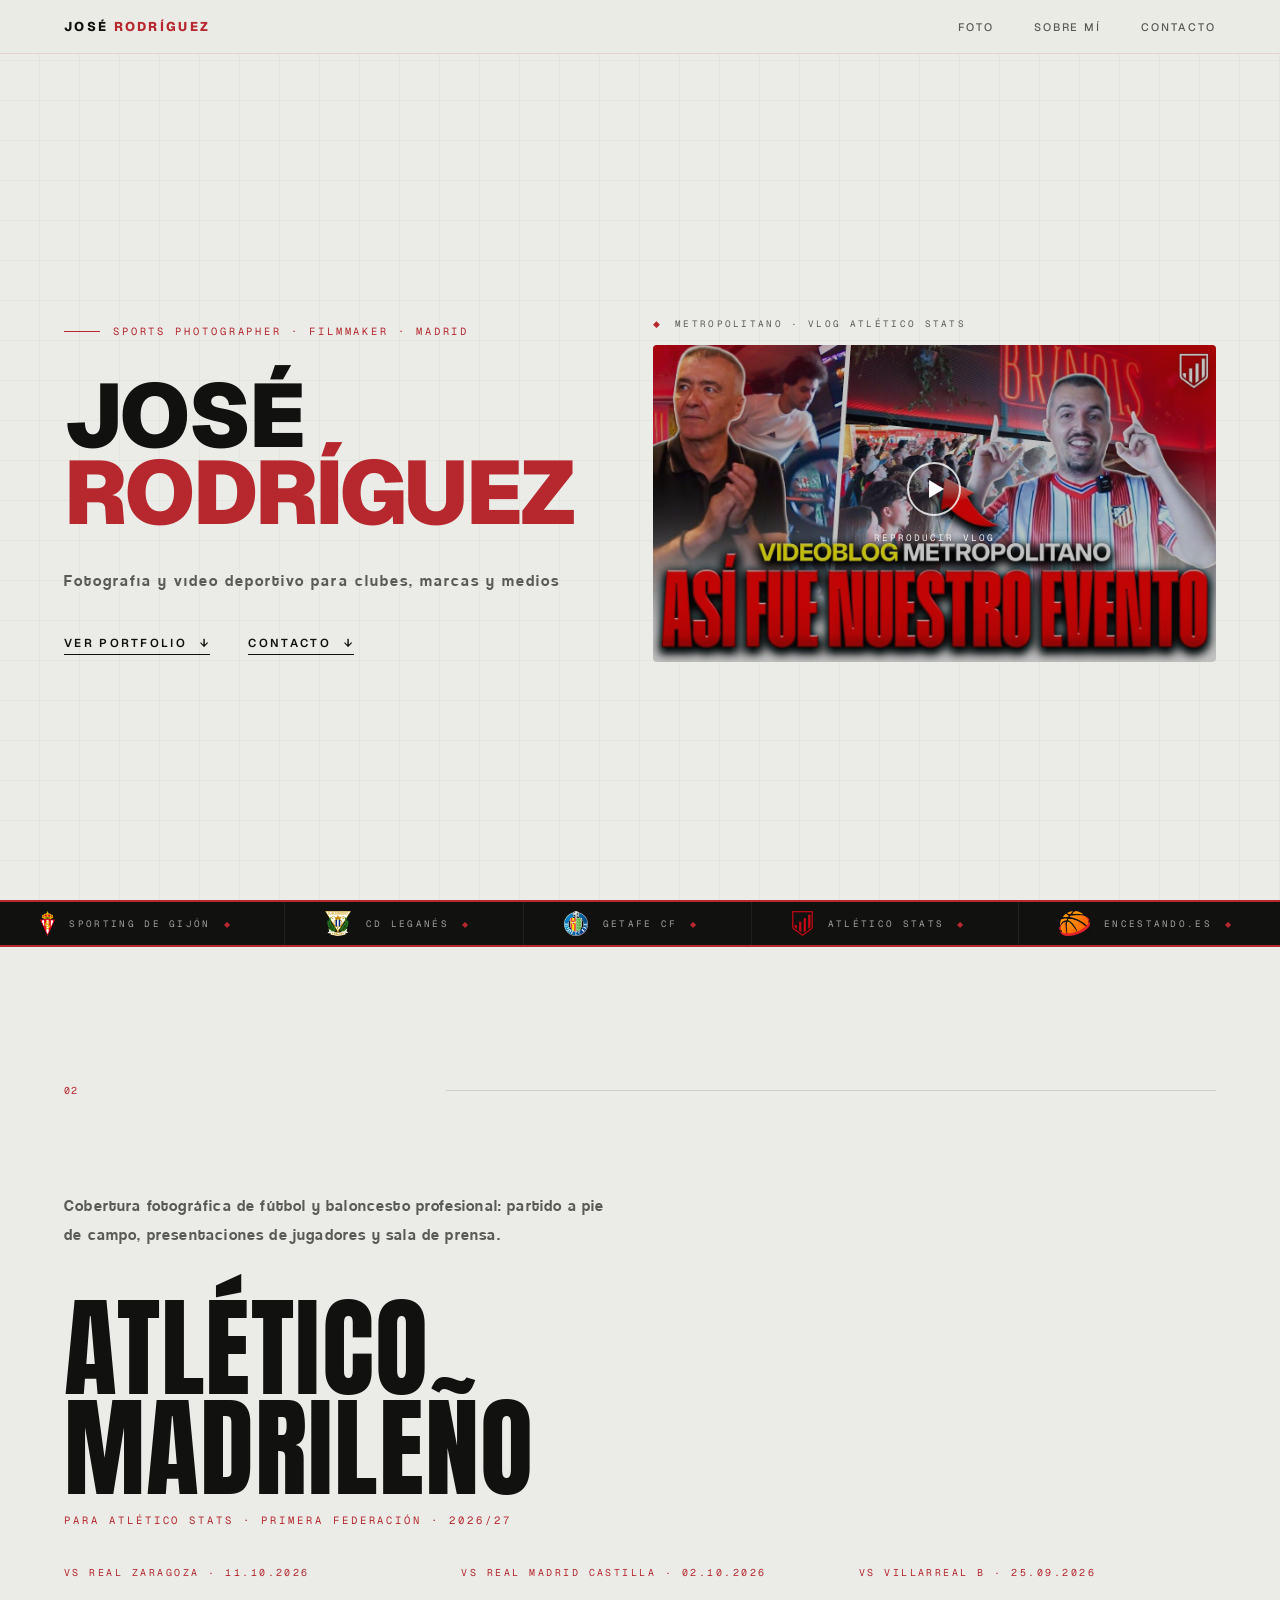
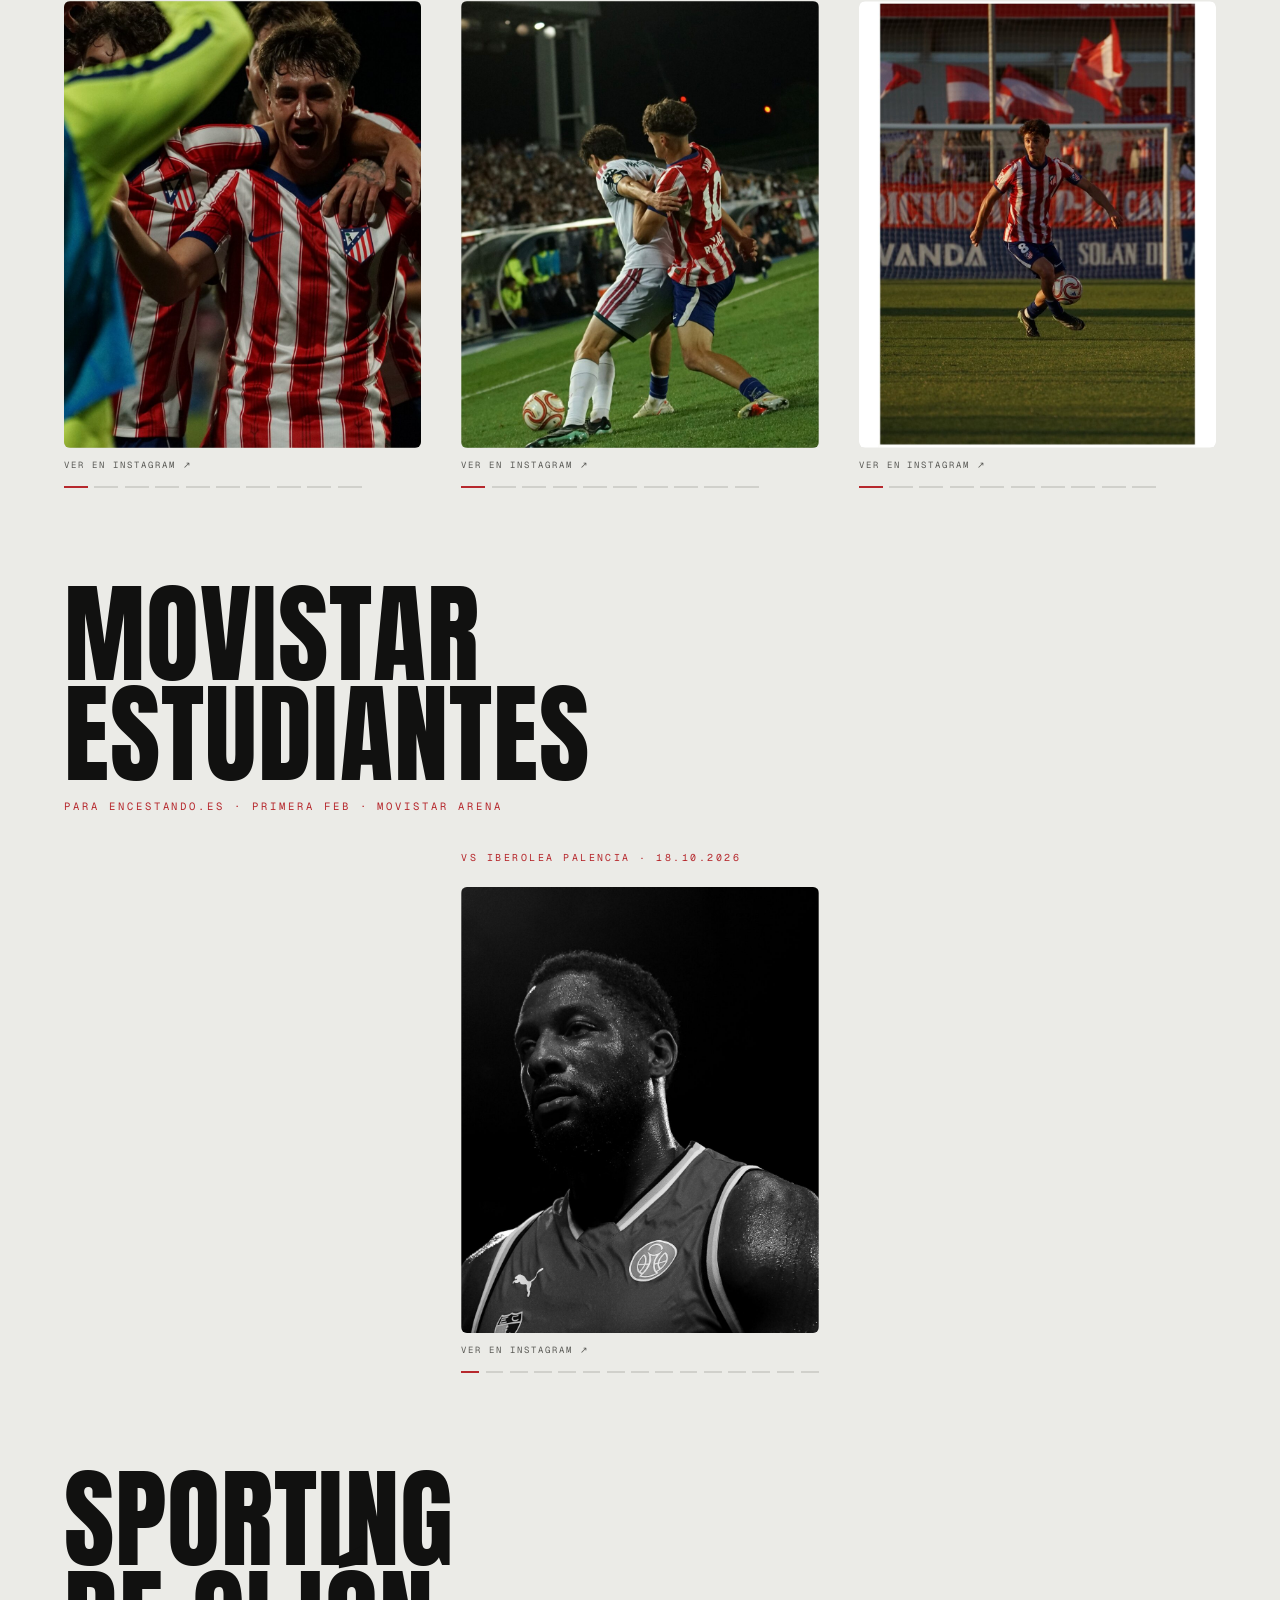
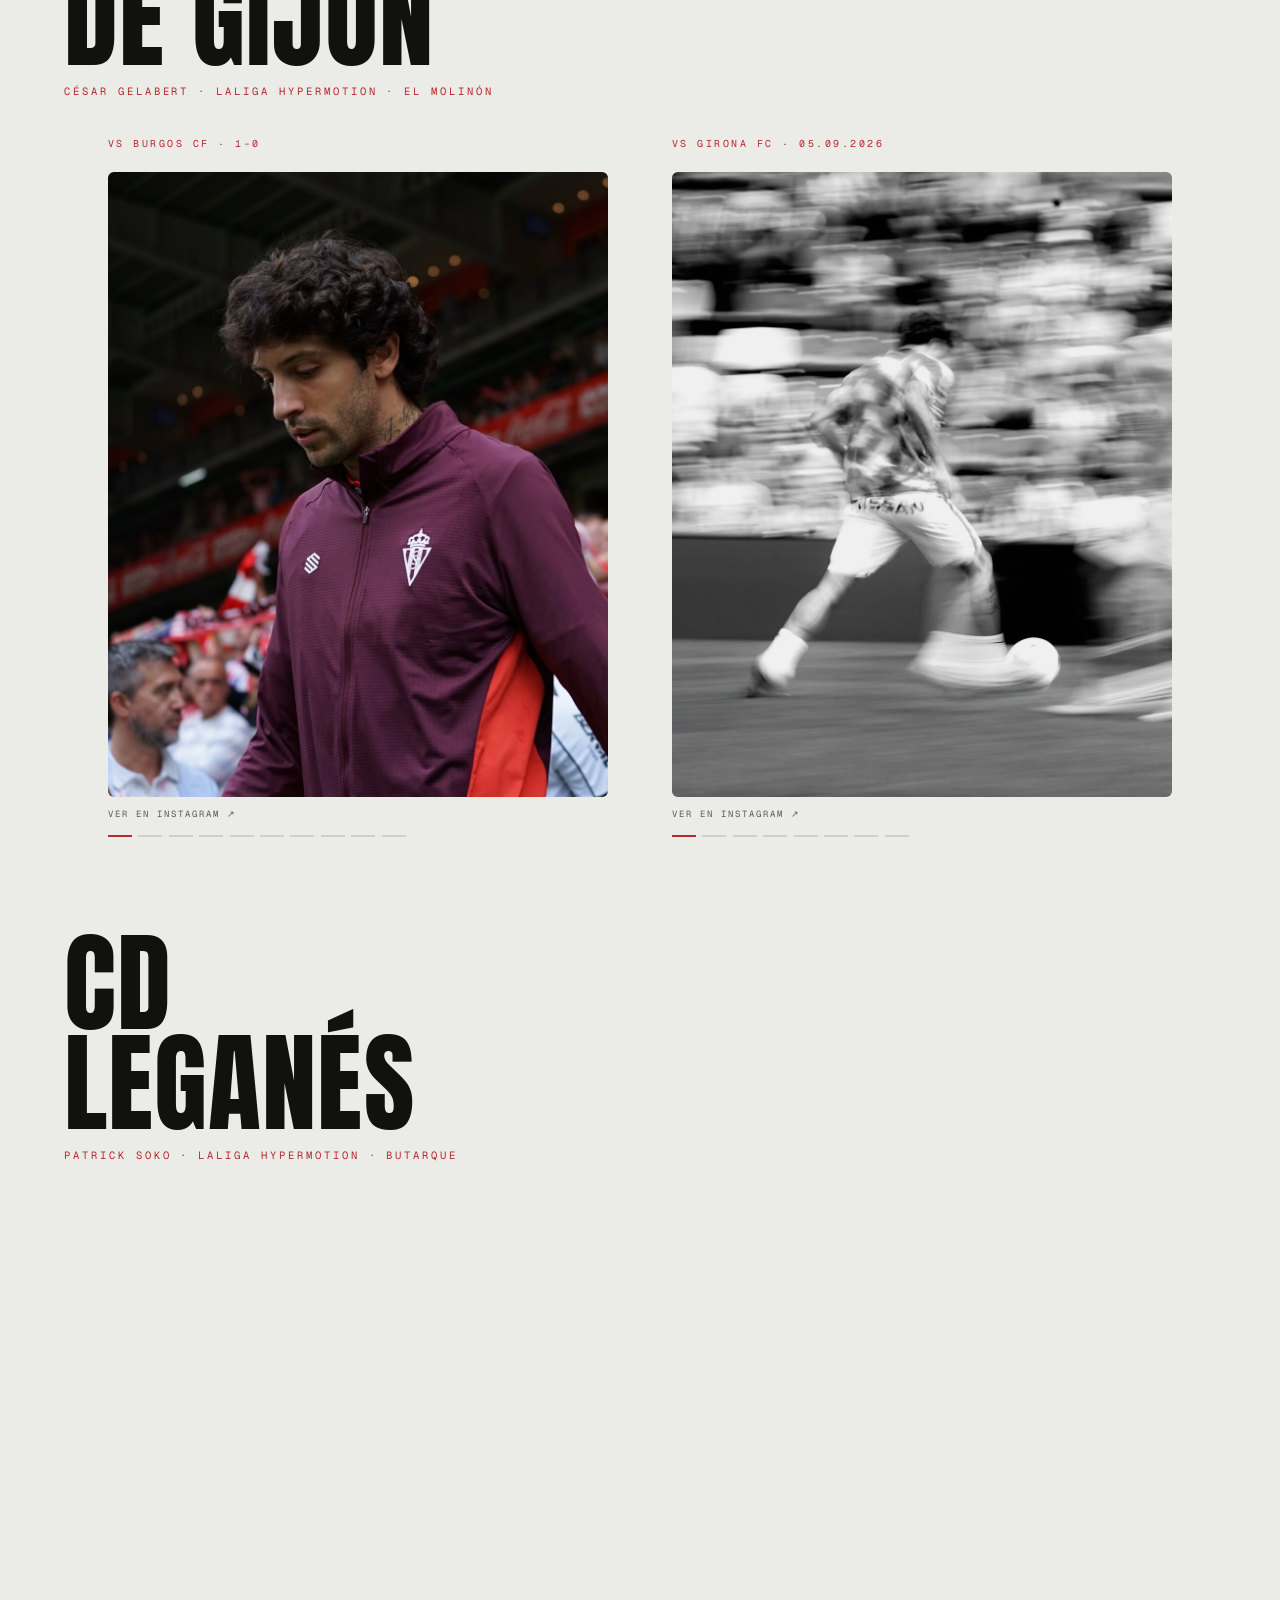
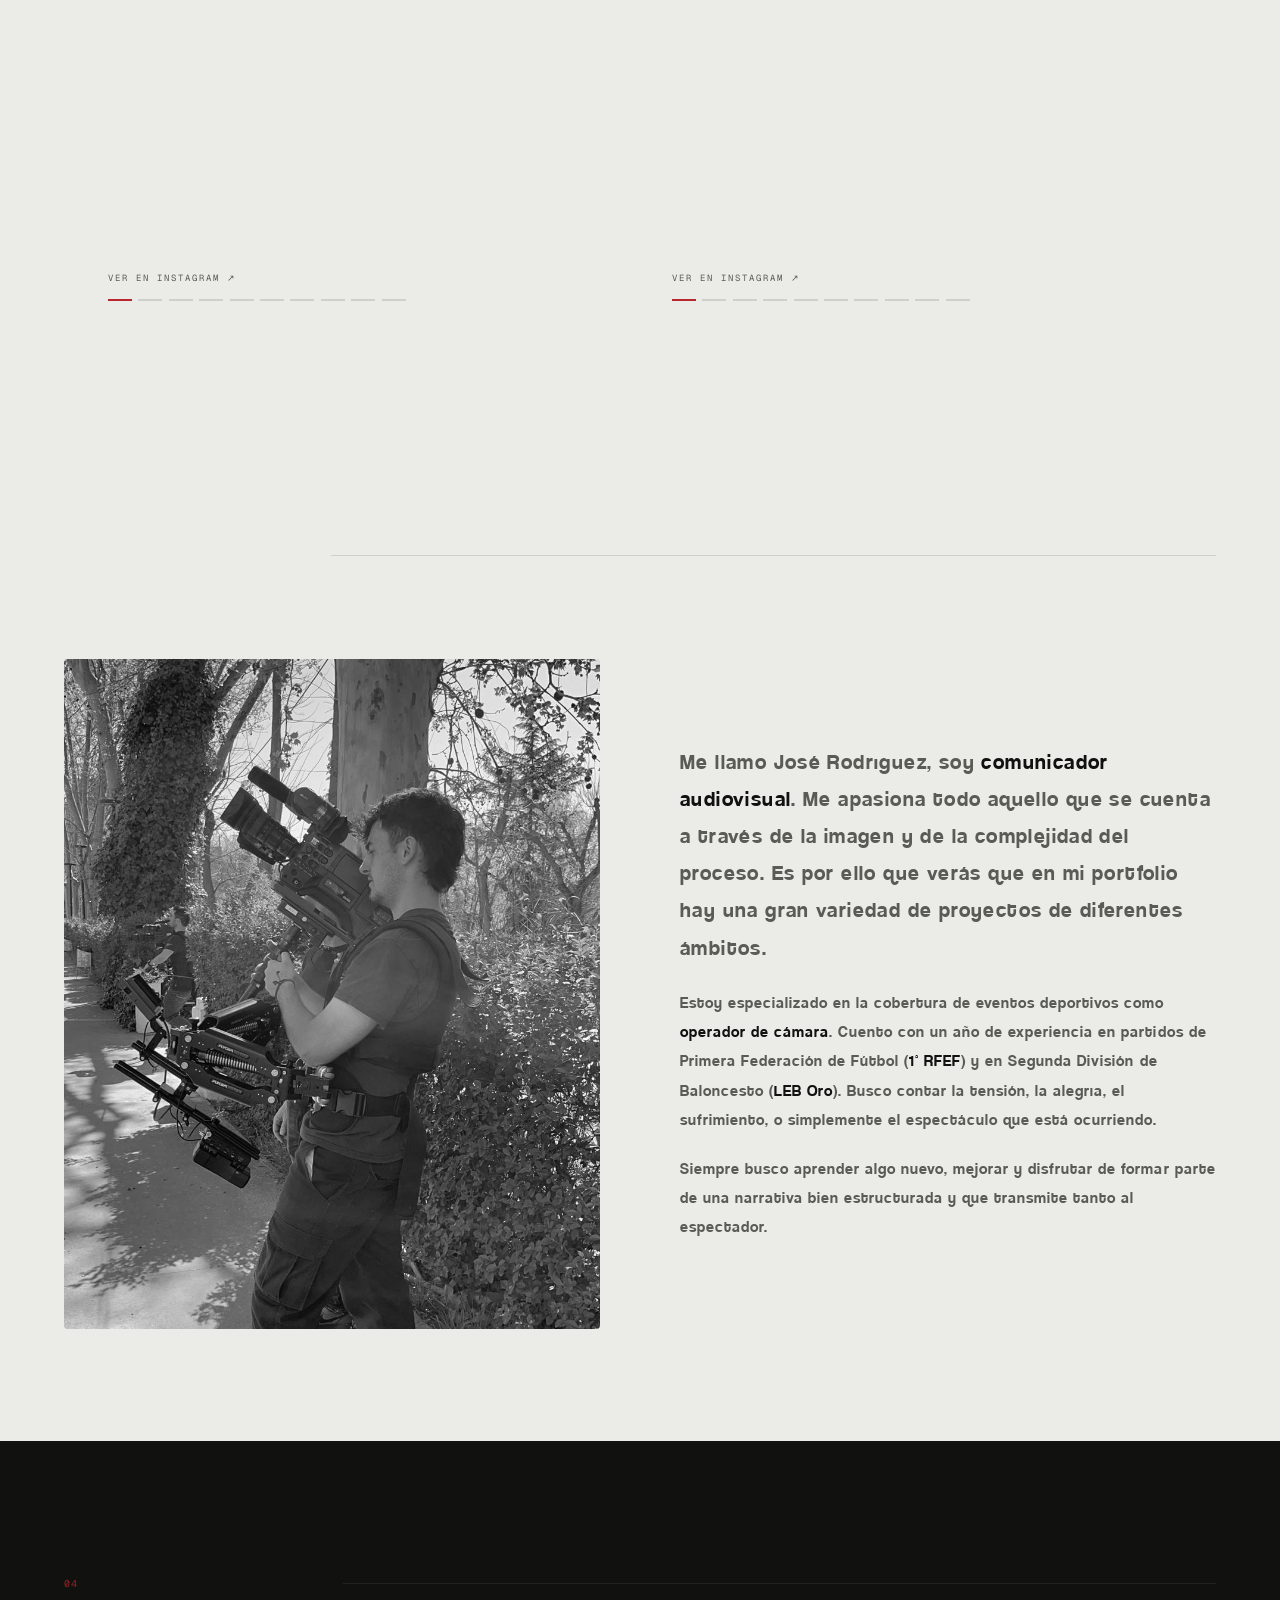
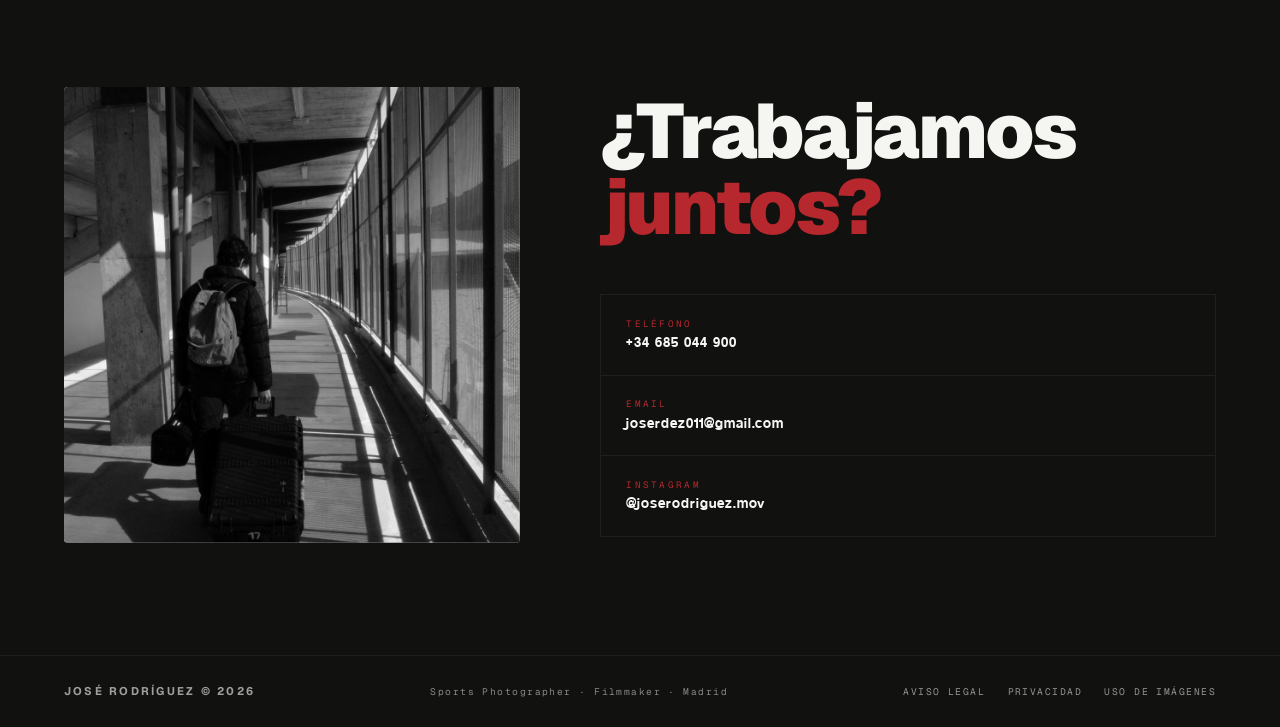
==== commit 75c6f2fd: "Sube el contraste del pie de página, que apenas se leía sobre el negro" ====
--- a/index.html
+++ b/index.html
@@ -612,12 +612,12 @@
       flex-wrap: wrap;
       gap: 1rem 2rem;
     }
-    .foot-name { font-family: var(--fh); font-size: 0.7rem; font-weight: 700; letter-spacing: 0.2em; text-transform: uppercase; color: rgba(255,255,255,0.25); }
-    .foot-copy { font-family: var(--fm); font-size: 0.6rem; letter-spacing: 0.15em; color: rgba(255,255,255,0.15); }
+    .foot-name { font-family: var(--fh); font-size: 0.7rem; font-weight: 700; letter-spacing: 0.2em; text-transform: uppercase; color: rgba(255,255,255,0.6); }
+    .foot-copy { font-family: var(--fm); font-size: 0.6rem; letter-spacing: 0.15em; color: rgba(255,255,255,0.5); }
     .foot-legal { display: flex; gap: 1.4rem; flex-wrap: wrap; }
     .foot-legal a {
       font-family: var(--fm); font-size: 0.6rem; letter-spacing: 0.15em;
-      text-transform: uppercase; color: rgba(255,255,255,0.3);
+      text-transform: uppercase; color: rgba(255,255,255,0.55);
       text-decoration: none; transition: color 0.25s ease;
     }
     .foot-legal a:hover { color: var(--red); }
